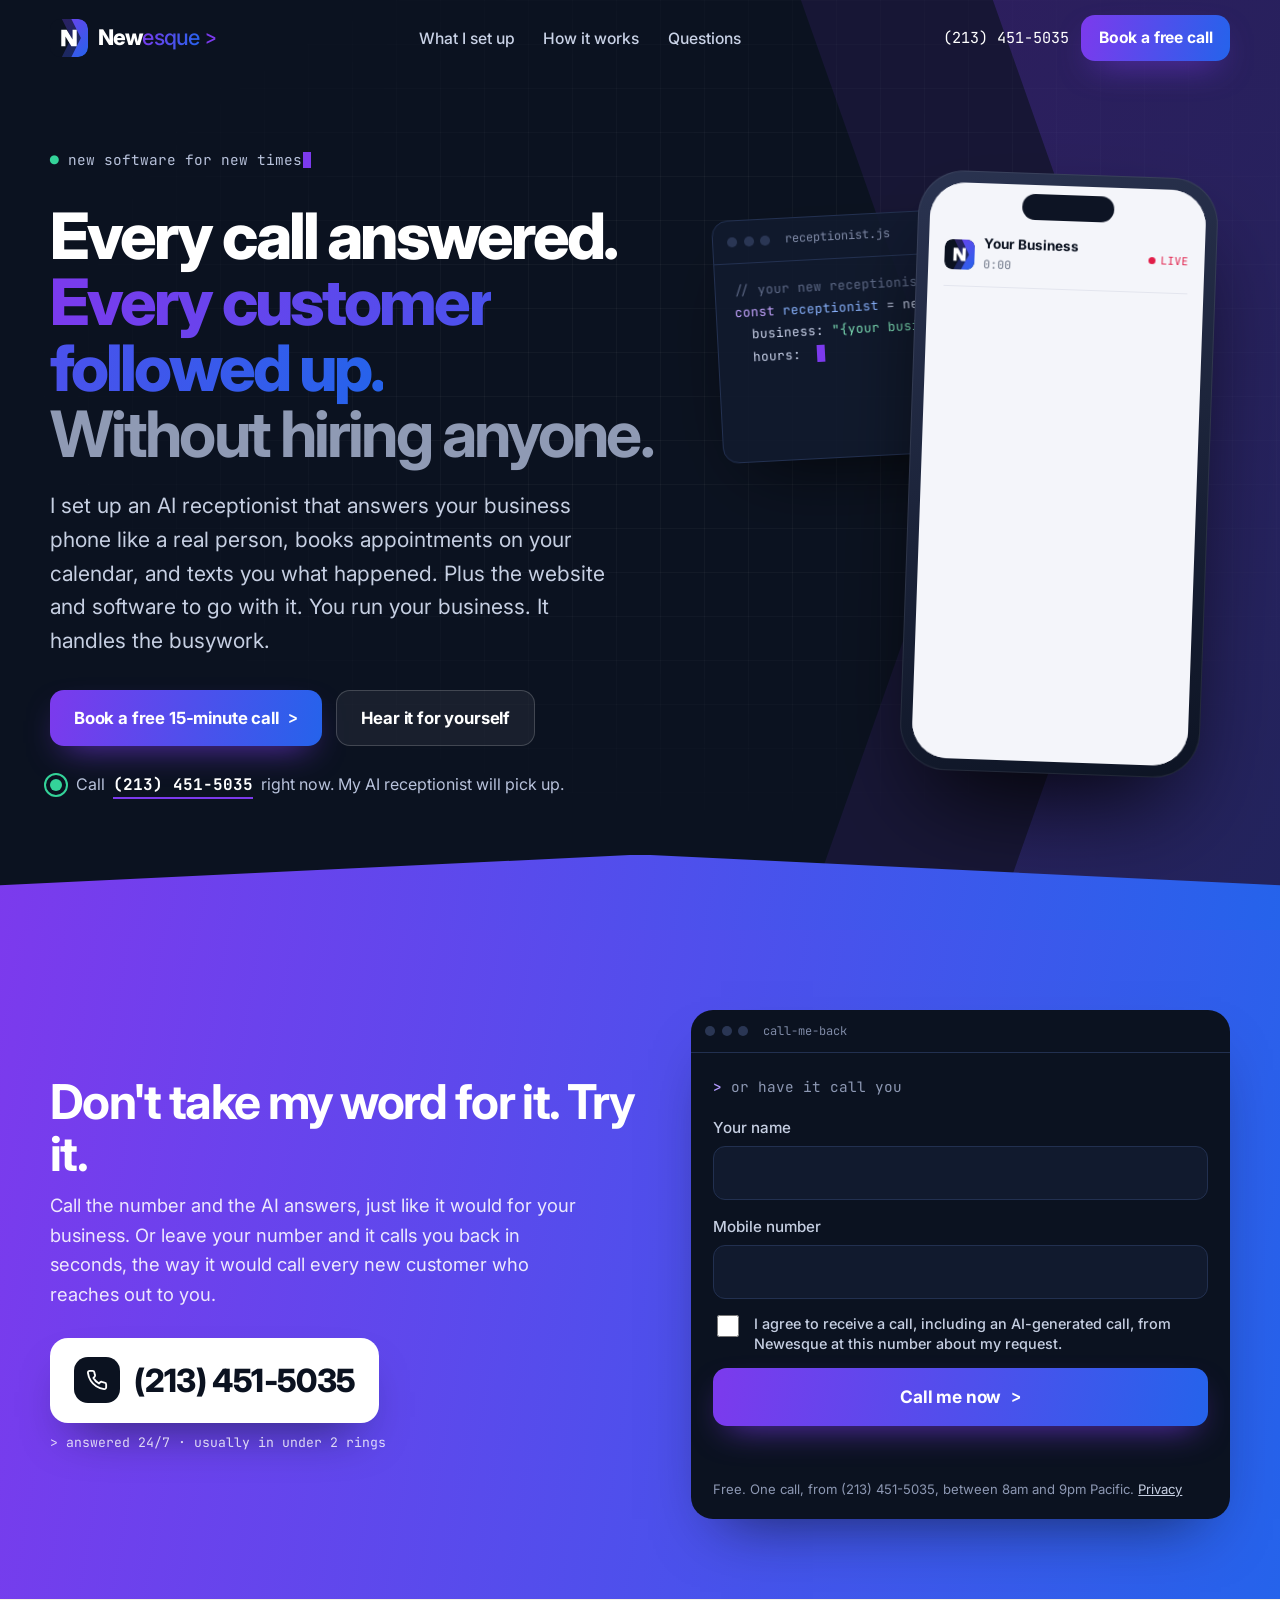
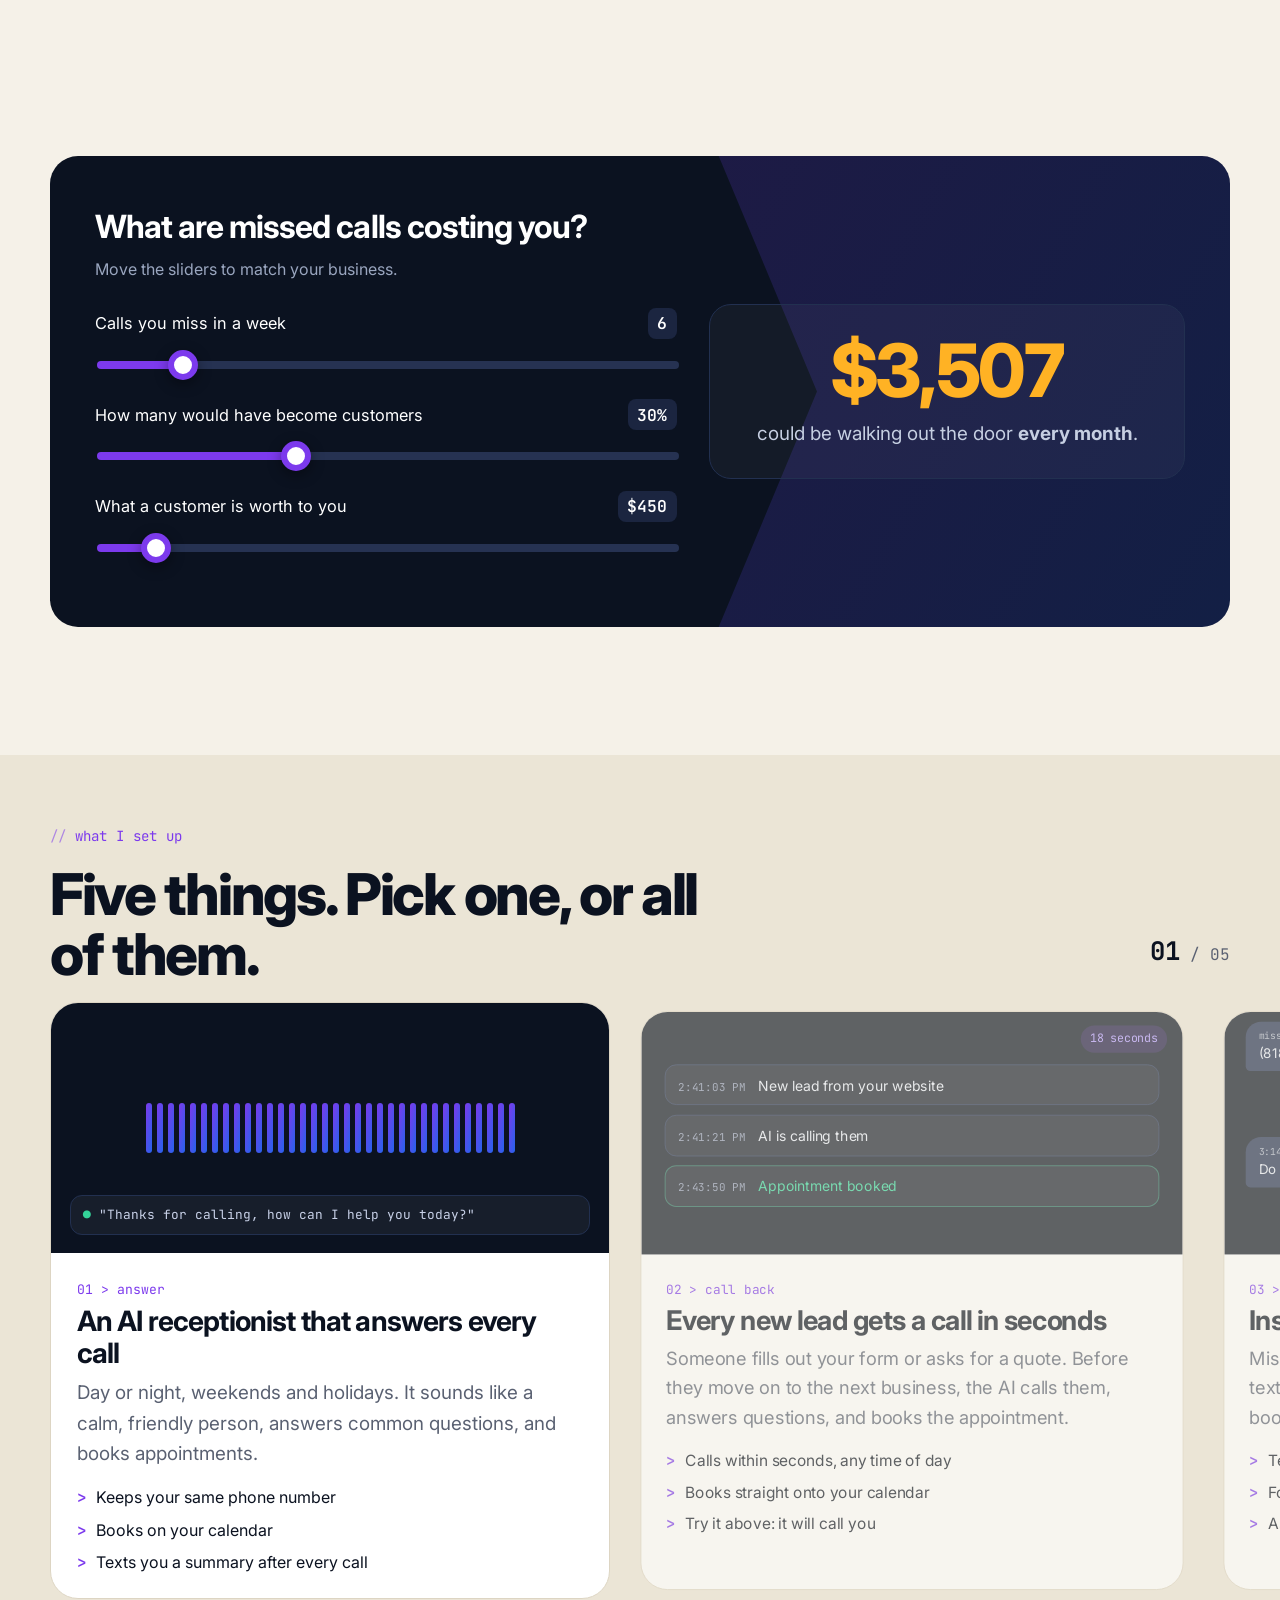
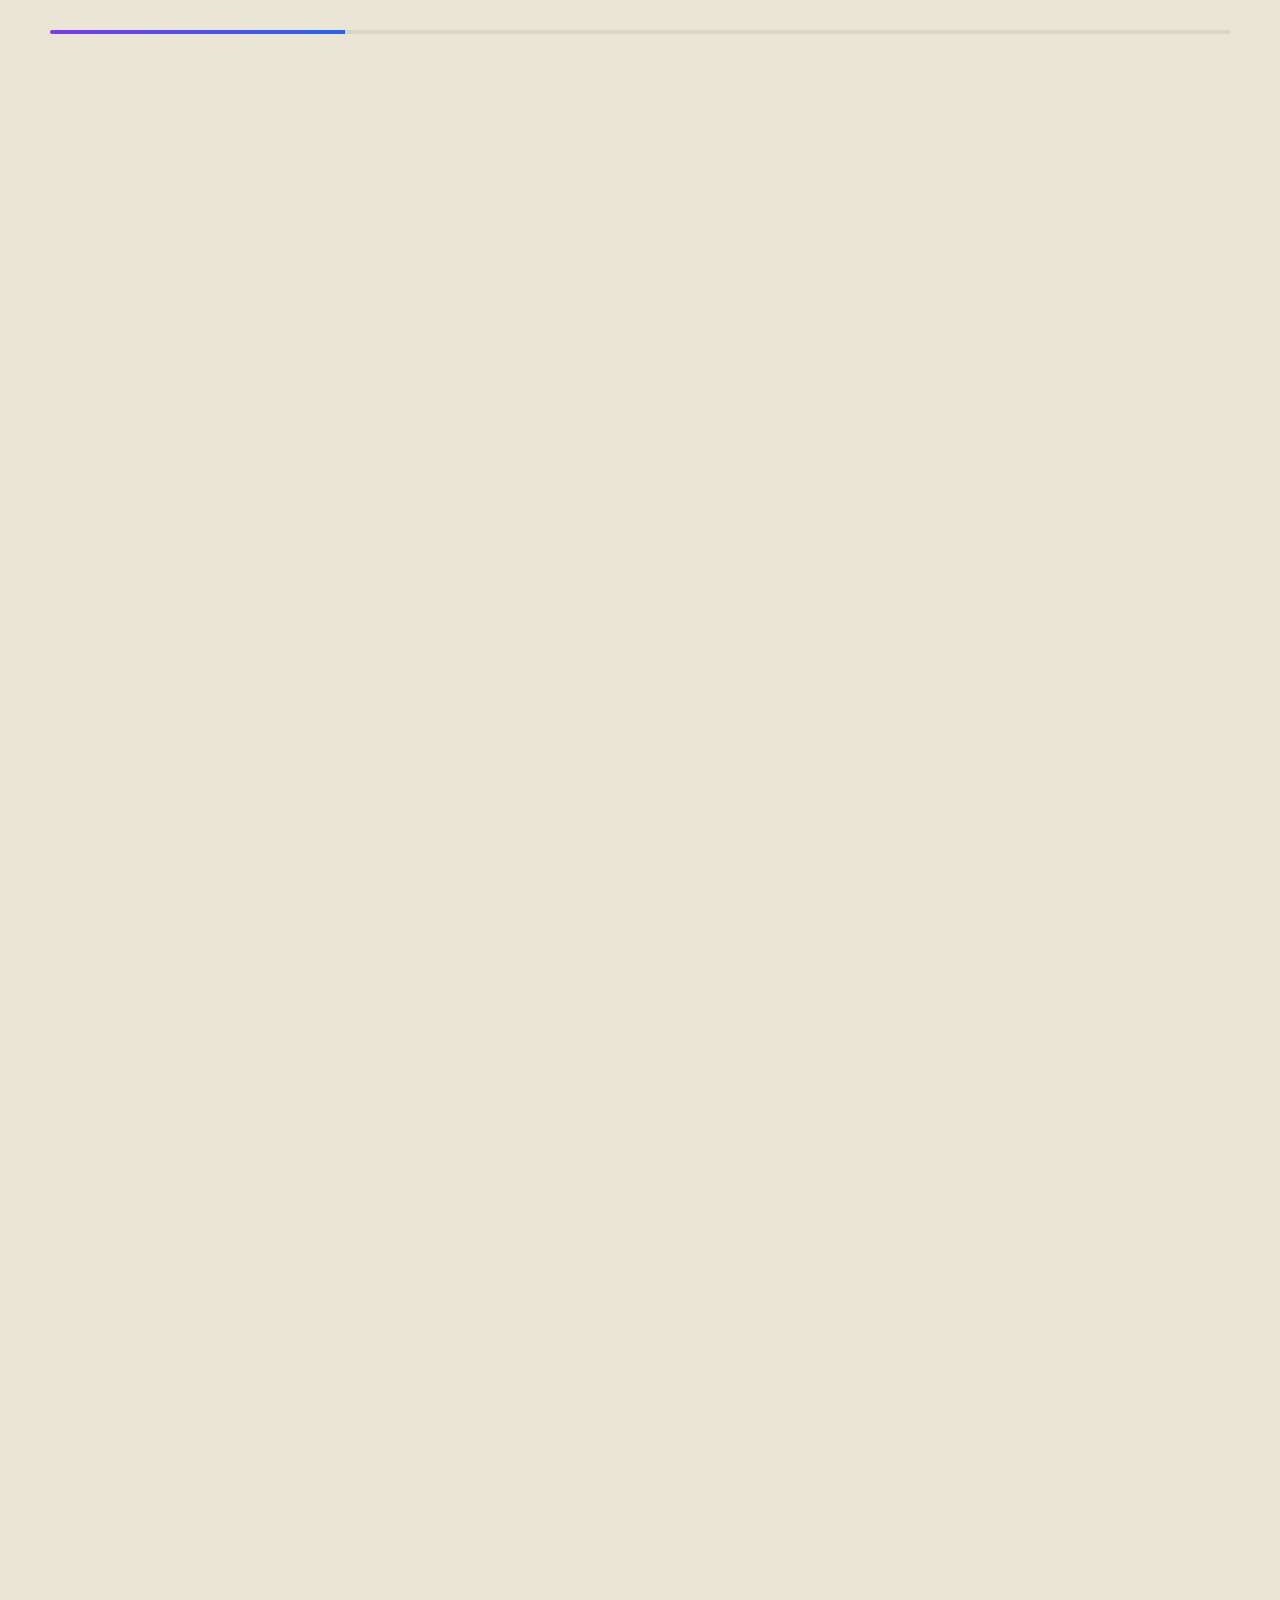
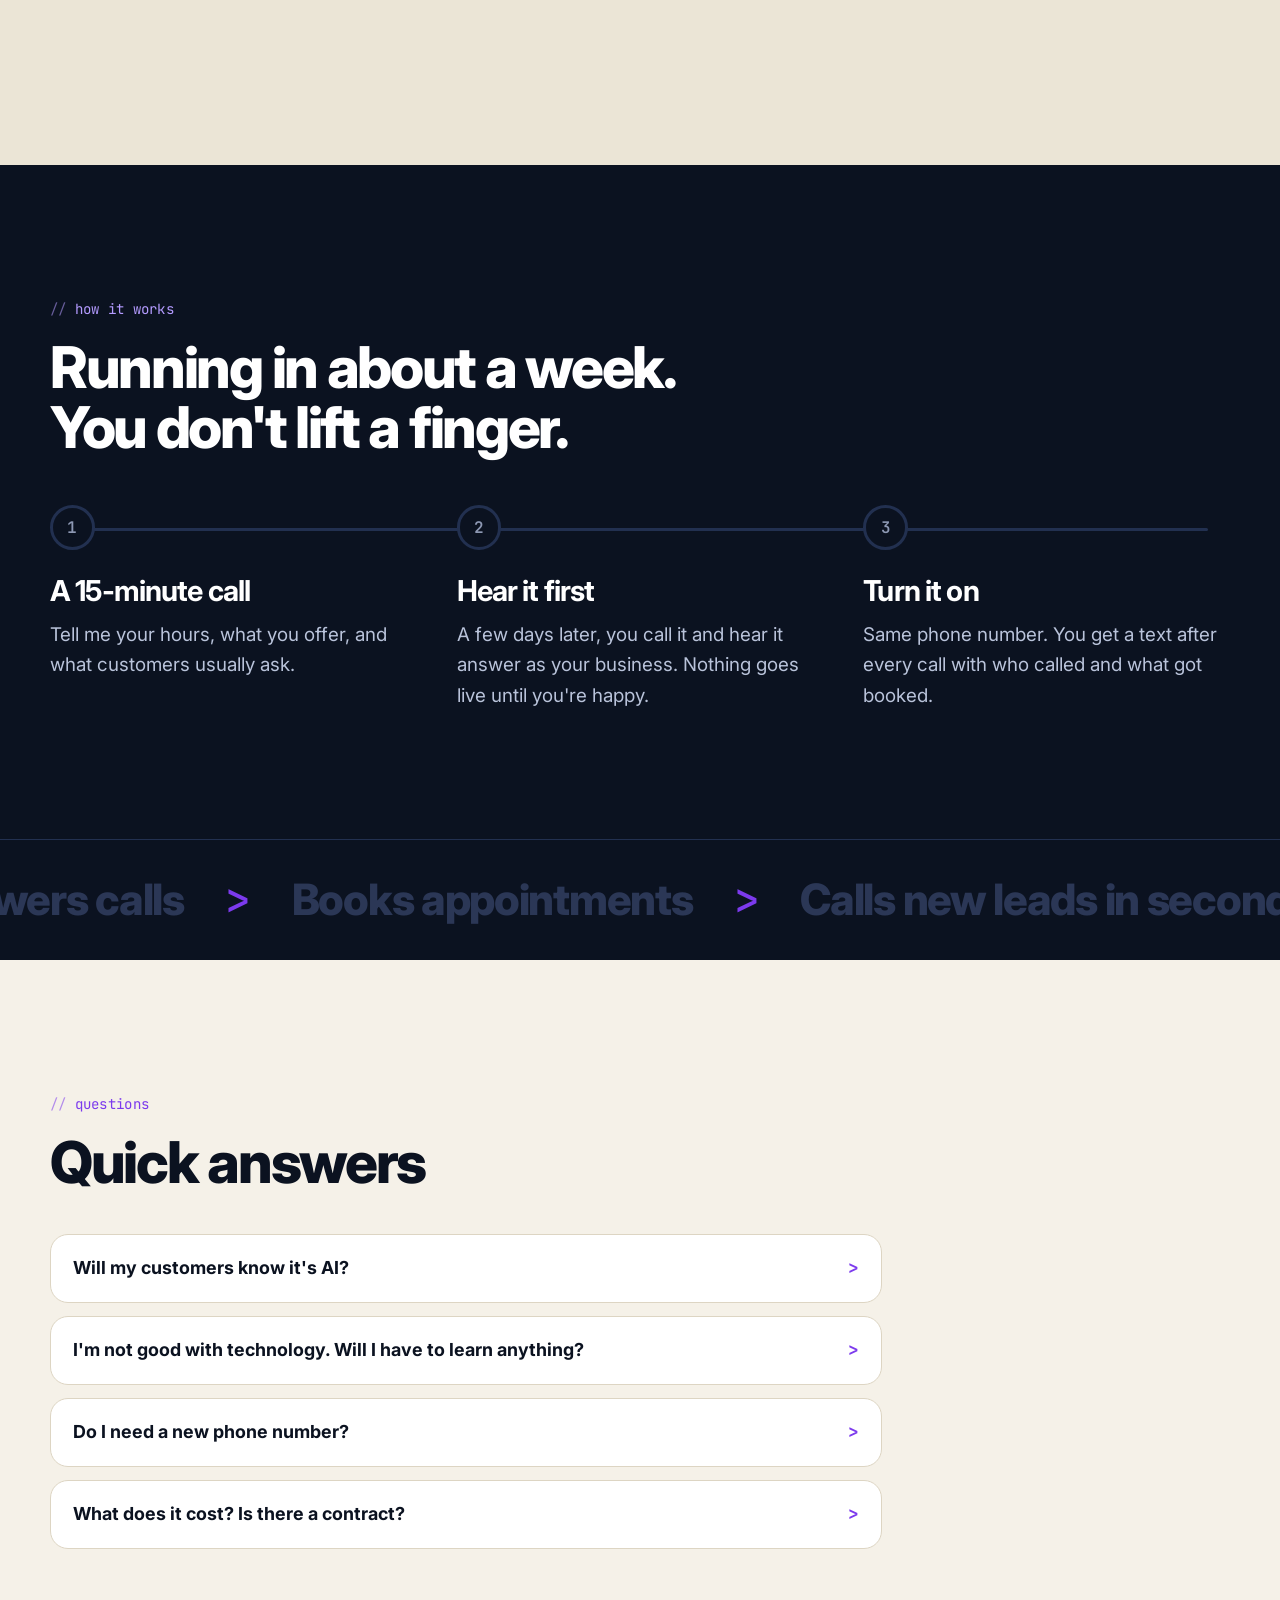
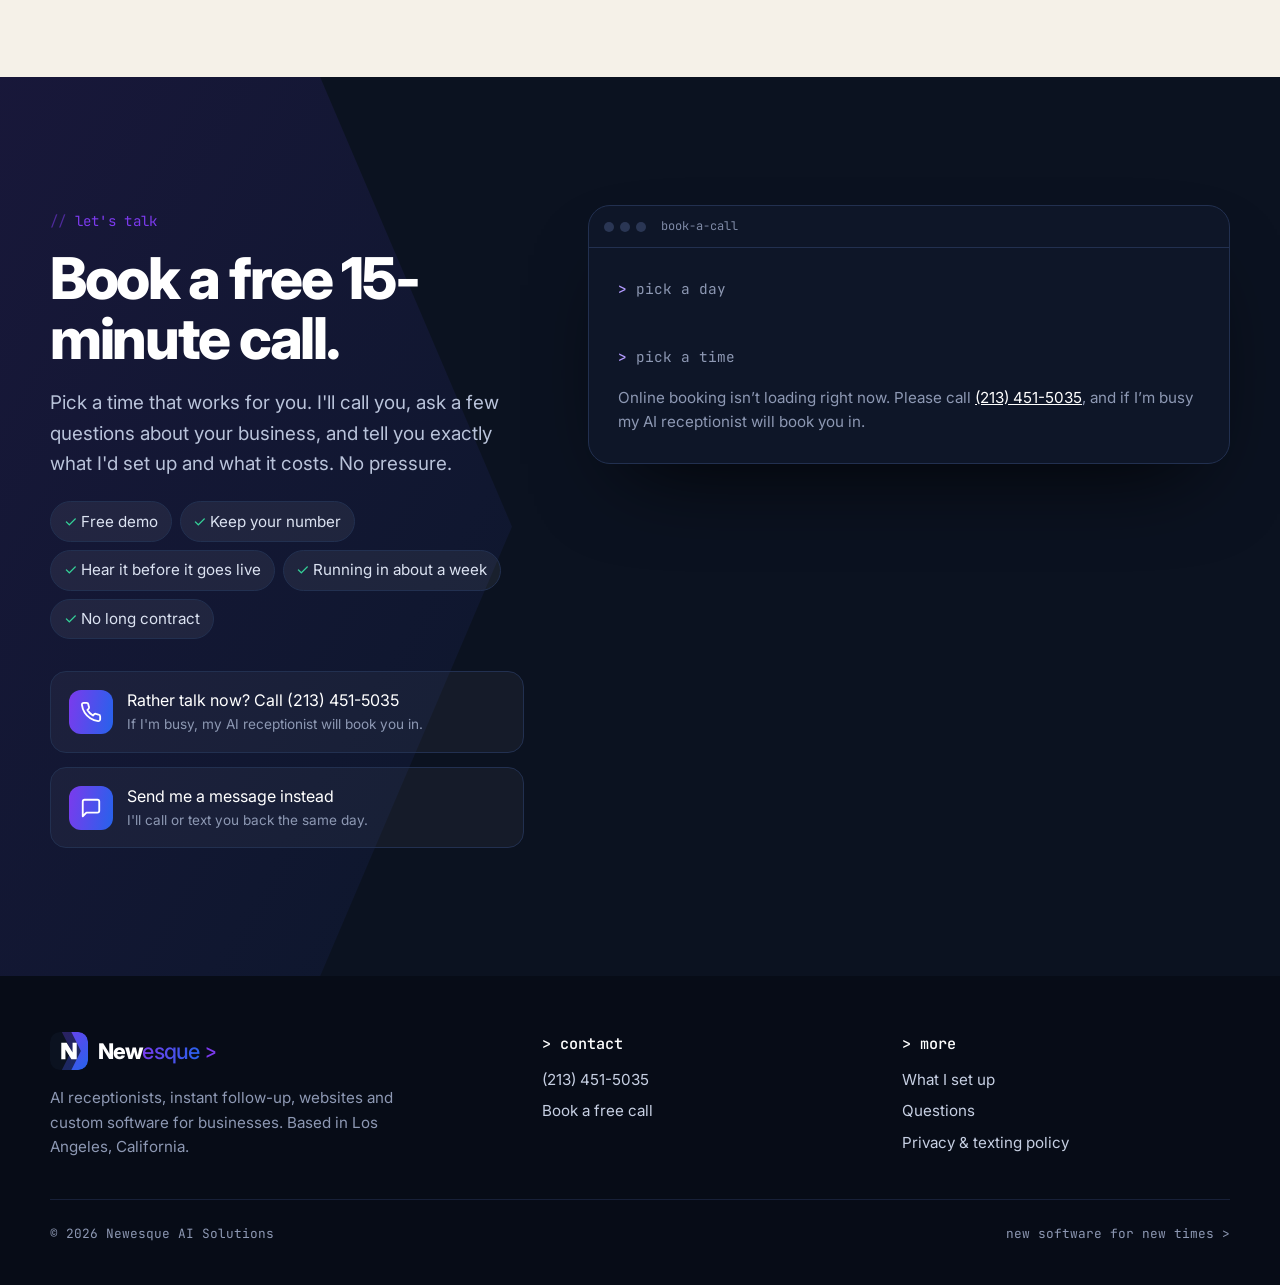
==== index.html @ f4b742c9 "Have it call you: AI calls visitors back in seconds; fifth service card Co-Authored-By: Claude Opus " ====
<!doctype html>
<html lang="en">
<head>
<meta charset="utf-8">
<meta name="viewport" content="width=device-width, initial-scale=1, viewport-fit=cover">
<title>Newesque — Every call answered, every customer followed up</title>
<meta name="description" content="Newesque sets up AI receptionists, instant follow-up texts, websites and custom software for businesses. Every call answered, every customer followed up. Call (213) 451-5035 to hear it.">
<meta name="theme-color" content="#0b1220">
<meta property="og:title" content="Newesque — Every call answered. Every customer followed up.">
<meta property="og:description" content="An AI receptionist that answers your business phone, books appointments on your calendar, and texts you a summary. Call (213) 451-5035 to hear it live.">
<meta property="og:image" content="https://shantk2006.github.io/newesque-site/assets/og.png">
<meta property="og:type" content="website">
<meta name="twitter:card" content="summary_large_image">
<link rel="icon" type="image/svg+xml" href="assets/logo/newesque-icon.svg">
<link rel="icon" type="image/png" sizes="32x32" href="assets/logo/favicon-32.png">
<link rel="apple-touch-icon" href="assets/logo/apple-touch-icon.png">
<link rel="preconnect" href="https://fonts.googleapis.com">
<link rel="preconnect" href="https://fonts.gstatic.com" crossorigin>
<link href="https://fonts.googleapis.com/css2?family=Inter:wght@400;500;600;700;800&family=JetBrains+Mono:wght@400;500;600&display=swap" rel="stylesheet">
<link rel="stylesheet" href="styles.css">
</head>
<body>
<div class="progress" aria-hidden="true"><i></i></div>

<header class="site-header" id="top">
  <nav class="nav wrap" aria-label="Main">
    <a class="brand" href="#top" aria-label="Newesque home">
      <img src="assets/logo/newesque-icon.svg" alt="" width="38" height="38">
      <span class="brand-name">New<span class="es grad-text">esque</span><span class="gt">&gt;</span></span>
    </a>
    <ul class="nav-links">
      <li><a href="#what">What I set up</a></li>
      <li><a href="#how">How it works</a></li>
      <li><a href="#faq">Questions</a></li>
    </ul>
    <div class="nav-cta">
      <a class="nav-phone" href="tel:+12134515035">(213) 451-5035</a>
      <a class="btn btn-primary" href="#book">Book a free call</a>
    </div>
  </nav>
</header>

<main>
<!-- ── Hero ──────────────────────────────────────────────────────────── -->
<section class="hero" aria-labelledby="hero-title">
  <div class="hero-bands" aria-hidden="true"><span></span><span></span></div>
  <div class="wrap hero-grid">
    <div>
      <p class="kicker"><b>●</b> <span class="typed" data-type="new software for new times"></span></p>
      <h1 id="hero-title">Every call answered.<br><span class="grad-text">Every customer followed up.</span><br><span class="soft">Without hiring anyone.</span></h1>
      <p class="lede">I set up an AI receptionist that answers your business phone like a real person, books appointments on your calendar, and texts you what happened. Plus the website and software to go with it. You run your business. It handles the busywork.</p>
      <div class="hero-ctas">
        <a class="btn btn-primary" href="#book">Book a free 15-minute call <span class="chev">&gt;</span></a>
        <a class="btn btn-ghost" href="#try">Hear it for yourself</a>
      </div>
      <p class="try-line"><span class="pulse-dot" aria-hidden="true"></span> Call <a href="tel:+12134515035">(213) 451-5035</a> right now. My AI receptionist will pick up.</p>
    </div>

    <div class="scene" aria-hidden="true">
      <div class="code-win">
        <div class="win-bar"><i></i><i></i><i></i><span>receptionist.js</span></div>
        <pre id="hero-code"></pre>
      </div>
      <div class="phone">
        <div class="screen">
          <div class="notch"></div>
          <div class="notif" id="notif"><img src="assets/logo/newesque-icon.svg" alt=""><div><b>New appointment</b><p>Daniel R. booked tomorrow at 10:30 AM. Confirmation sent.</p></div></div>
          <div class="st ring" data-st="ring">
            <div class="who">Incoming call</div>
            <div class="num">(626) 555-0148</div>
            <div class="avatar"><svg viewBox="0 0 24 24" width="40" height="40" fill="none" stroke="#c9d2e6" stroke-width="1.8" stroke-linecap="round"><circle cx="12" cy="8" r="4"/><path d="M4 21c1.5-4 4.5-6 8-6s6.5 2 8 6"/></svg></div>
            <div class="tag">&gt; answering for {your business}</div>
          </div>
          <div class="st talk off" data-st="talk">
            <div class="talk-head"><img src="assets/logo/newesque-icon.svg" alt=""><div><b>Your Business</b><small id="call-timer">0:00</small></div><span class="live">LIVE</span></div>
            <div class="bubbles" id="bubbles"></div>
          </div>
          <div class="st booked off" data-st="booked">
            <div class="ok-card">
              <div class="ok-badge"><svg viewBox="0 0 24 24" fill="none" stroke-width="3" stroke-linecap="round" stroke-linejoin="round"><path d="M5 12.5l4.5 4.5L19 7.5"/></svg></div>
              <h4>Appointment booked</h4>
              <p>Added to your calendar. Text confirmation sent to the customer.</p>
              <div class="ok-row"><span>Customer</span><span>Daniel R.</span></div>
              <div class="ok-row"><span>Reason</span><span>New customer</span></div>
              <div class="ok-row"><span>When</span><span>Tomorrow, 10:30 AM</span></div>
            </div>
          </div>
        </div>
      </div>
    </div>
  </div>
  <div class="edge paper-c" aria-hidden="true" style="background:linear-gradient(100deg,#7c3aed,#2563eb)"></div>
</section>

<!-- ── Try it: call it, or have it call you ──────────────────────────── -->
<section class="try" id="try" aria-labelledby="try-title">
  <div class="wrap">
    <div class="rv">
      <h2 id="try-title">Don't take my word for it. Try it.</h2>
      <p>Call the number and the AI answers, just like it would for your business. Or leave your number and it calls you back in seconds, the way it would call every new customer who reaches out to you.</p>
      <div class="call-big">
        <a class="call-num" href="tel:+12134515035"><span class="ph"><svg viewBox="0 0 24 24" fill="none" stroke="currentColor" stroke-width="2" stroke-linecap="round" stroke-linejoin="round"><path d="M22 16.9v3a2 2 0 0 1-2.2 2 19.8 19.8 0 0 1-8.6-3.1 19.5 19.5 0 0 1-6-6A19.8 19.8 0 0 1 2.1 4.2 2 2 0 0 1 4.1 2h3a2 2 0 0 1 2 1.7c.1.9.4 1.8.7 2.7a2 2 0 0 1-.5 2.1L8.1 9.8a16 16 0 0 0 6 6l1.3-1.3a2 2 0 0 1 2.1-.4c.9.3 1.8.6 2.7.7a2 2 0 0 1 1.8 2z"/></svg></span>(213) 451-5035</a>
        <small>&gt; answered 24/7 · usually in under 2 rings</small>
      </div>
    </div>

    <div class="callme rv right" style="--d:.15s">
      <div class="win-bar"><i></i><i></i><i></i><span>call-me-back</span></div>
      <form class="form callme-form" id="callme-form" novalidate>
        <p class="prompt"><b>&gt;</b> or have it call you</p>
        <label>Your name<input name="name" autocomplete="given-name" required></label>
        <label>Mobile number<input name="phone" type="tel" inputmode="tel" autocomplete="tel" required></label>
        <label class="check consent"><input type="checkbox" name="consent"> <span>I agree to receive a call, including an AI-generated call, from Newesque at this number about my request.</span></label>
        <div class="hp" aria-hidden="true"><label>Leave this empty<input name="company_website" tabindex="-1" autocomplete="off"></label></div>
        <button class="btn btn-primary" type="submit" id="callme-btn">Call me now <span class="chev">&gt;</span></button>
        <p class="form-msg" id="callme-msg" role="status"></p>
        <p class="fine">Free. One call, from (213) 451-5035, between 8am and 9pm Pacific. <a href="privacy.html">Privacy</a></p>
      </form>
      <div class="calling" id="calling" hidden aria-live="polite">
        <div class="ring-ico" aria-hidden="true"><svg viewBox="0 0 24 24" fill="none" stroke="currentColor" stroke-width="2" stroke-linecap="round" stroke-linejoin="round"><path d="M22 16.9v3a2 2 0 0 1-2.2 2 19.8 19.8 0 0 1-8.6-3.1 19.5 19.5 0 0 1-6-6A19.8 19.8 0 0 1 2.1 4.2 2 2 0 0 1 4.1 2h3a2 2 0 0 1 2 1.7c.1.9.4 1.8.7 2.7a2 2 0 0 1-.5 2.1L8.1 9.8a16 16 0 0 0 6 6l1.3-1.3a2 2 0 0 1 2.1-.4c.9.3 1.8.6 2.7.7a2 2 0 0 1 1.8 2z"/></svg></div>
        <h3 id="calling-title">Calling you now…</h3>
        <p id="calling-text">Pick up when (213) 451-5035 rings.</p>
        <div class="clock mono"><span id="calling-clock">0:00</span><small>since you pressed the button</small></div>
      </div>
    </div>
  </div>
</section>

<!-- ── Calculator ────────────────────────────────────────────────────── -->
<section class="sec paper" style="padding-top:clamp(3rem,6vw,5rem)" aria-labelledby="calc-title">
  <div class="wrap">
    <div class="calc rv zoom" id="calc">
      <div>
        <h3 id="calc-title">What are missed calls costing you?</h3>
        <p class="sub">Move the sliders to match your business.</p>
        <div class="field"><div class="field-top"><label for="c-calls">Calls you miss in a week</label><output id="o-calls">6</output></div><input id="c-calls" type="range" min="1" max="40" value="6"></div>
        <div class="field"><div class="field-top"><label for="c-rate">How many would have become customers</label><output id="o-rate">30%</output></div><input id="c-rate" type="range" min="5" max="80" step="5" value="30"></div>
        <div class="field"><div class="field-top"><label for="c-job">What a customer is worth to you</label><output id="o-job">$450</output></div><input id="c-job" type="range" min="50" max="5000" step="50" value="450"></div>
      </div>
      <div class="result" aria-live="polite">
        <div class="big" id="o-total">$3,510</div>
        <p>could be walking out the door <b>every month</b>.</p>
      </div>
    </div>
  </div>
</section>

<!-- ── What I set up: slides sideways as you scroll ─────────────────── -->
<section class="hs" id="what" aria-labelledby="what-title">
  <div class="hs-pin">
    <div class="wrap hs-head">
      <div>
        <span class="label">what I set up</span>
        <h2 class="h2" id="what-title">Five things. Pick one, or all of them.</h2>
      </div>
      <div class="hs-count mono" aria-hidden="true"><b id="hs-n">01</b> / 05</div>
    </div>
    <div class="hs-track" id="hs-track">
      <article class="svc">
        <div class="svc-vis"><div class="v-wave" id="wave"></div><div class="v-cap"><b>●</b> "Thanks for calling, how can I help you today?"</div></div>
        <div class="svc-body">
          <span class="svc-num">01 &gt; answer</span>
          <h3>An AI receptionist that answers every call</h3>
          <p>Day or night, weekends and holidays. It sounds like a calm, friendly person, answers common questions, and books appointments.</p>
          <ul><li>Keeps your same phone number</li><li>Books on your calendar</li><li>Texts you a summary after every call</li></ul>
        </div>
      </article>
      <article class="svc">
        <div class="svc-vis"><div class="v-lead">
          <div class="lr"><span class="t">2:41:03 PM</span><span class="d">New lead from your website</span></div>
          <div class="lr"><span class="t">2:41:21 PM</span><span class="d">AI is calling them</span></div>
          <div class="lr ok"><span class="t">2:43:50 PM</span><span class="d">Appointment booked</span></div>
          <div class="lead-clock mono">18 seconds</div>
        </div></div>
        <div class="svc-body">
          <span class="svc-num">02 &gt; call back</span>
          <h3>Every new lead gets a call in seconds</h3>
          <p>Someone fills out your form or asks for a quote. Before they move on to the next business, the AI calls them, answers questions, and books the appointment.</p>
          <ul><li>Calls within seconds, any time of day</li><li>Books straight onto your calendar</li><li>Try it above: it will call you</li></ul>
        </div>
      </article>
      <article class="svc">
        <div class="svc-vis"><div class="v-sms">
          <div class="sms in-msg"><span class="t">missed call · 3:12 PM</span>(818) 555-0172 called while you were busy</div>
          <div class="sms out"><span class="t">auto-text · 3:12 PM</span>Hi! Sorry we missed your call. How can we help?</div>
          <div class="sms in-msg"><span class="t">3:14 PM</span>Do you have anything open on Friday?</div>
          <div class="sms out"><span class="t">3:14 PM</span>Yes! 9:00 AM or 1:00 PM. Which works best?</div>
        </div></div>
        <div class="svc-body">
          <span class="svc-num">03 &gt; follow up</span>
          <h3>Instant texts so no customer goes cold</h3>
          <p>Missed a call or got a website inquiry? They get a friendly text within a minute, then gentle follow-ups until they book.</p>
          <ul><li>Texts back missed calls in seconds</li><li>Follows up on quotes and questions</li><li>Asks happy customers for reviews</li></ul>
        </div>
      </article>
      <article class="svc">
        <div class="svc-vis"><div class="v-build">
<pre>&lt;header&gt;
  &lt;nav /&gt;
<span class="hl">  &lt;h1&gt;Your Business&lt;/h1&gt;</span>
  &lt;p&gt;Open 7 days&lt;/p&gt;
  &lt;Button&gt;Book now&lt;/Button&gt;
&lt;/header&gt;
&lt;Reviews stars={5} /&gt;</pre>
          <div class="mini-site"><div class="ms nav"></div><div class="ms h"></div><div class="ms p"></div><div class="ms p2"></div><div class="ms btn-m"></div><div class="ms img"></div></div>
        </div></div>
        <div class="svc-body">
          <span class="svc-num">04 &gt; get found</span>
          <h3>A website that brings in customers</h3>
          <p>Fast and clean, built to get people calling and booking, with your services, your reviews, and a big "call now" button.</p>
          <ul><li>Looks great on phones</li><li>Shows up on Google in your area</li><li>Bookings go straight to your calendar</li></ul>
        </div>
      </article>
      <article class="svc">
        <div class="svc-vis"><div class="v-flow" id="flow">
          <svg viewBox="0 0 400 250" preserveAspectRatio="none" aria-hidden="true">
            <path class="wire" id="w1" d="M70 60 C 140 60, 150 125, 200 125"/>
            <path class="wire" id="w2" d="M70 190 C 140 190, 150 125, 200 125"/>
            <path class="wire" id="w3" d="M200 125 C 250 125, 260 60, 330 60"/>
            <path class="wire" id="w4" d="M200 125 C 250 125, 260 190, 330 190"/>
            <circle class="pkt" r="5"><animateMotion dur="2.6s" repeatCount="indefinite"><mpath href="#w1"/></animateMotion></circle>
            <circle class="pkt" r="5"><animateMotion dur="2.6s" begin="1.3s" repeatCount="indefinite"><mpath href="#w2"/></animateMotion></circle>
            <circle class="pkt" r="5"><animateMotion dur="2.6s" begin=".6s" repeatCount="indefinite"><mpath href="#w3"/></animateMotion></circle>
            <circle class="pkt" r="5"><animateMotion dur="2.6s" begin="1.9s" repeatCount="indefinite"><mpath href="#w4"/></animateMotion></circle>
          </svg>
          <span class="node" style="left:17.5%;top:24%">Quotes</span>
          <span class="node" style="left:17.5%;top:76%">Spreadsheet</span>
          <span class="node hub" style="left:50%;top:50%">your system</span>
          <span class="node" style="left:82.5%;top:24%">Invoices</span>
          <span class="node" style="left:82.5%;top:76%">Schedule</span>
        </div></div>
        <div class="svc-body">
          <span class="svc-num">05 &gt; automate</span>
          <h3>Custom software for the busywork</h3>
          <p>If you do the same thing by hand every day, I can probably make it happen on its own. Quotes, scheduling, invoices and spreadsheets, all talking to each other.</p>
          <ul><li>Built around how you already work</li><li>Connects the tools you already use</li><li>Saves hours every week</li></ul>
        </div>
      </article>
    </div>
    <div class="wrap"><div class="hs-bar" aria-hidden="true"><i id="hs-bar"></i></div></div>
  </div>
</section>

<!-- ── How it works: three steps, drawn in as you scroll ─────────────── -->
<section class="sec dark" id="how" aria-labelledby="how-title">
  <div class="wrap">
    <span class="label rv">how it works</span>
    <h2 class="h2 rv" id="how-title">Running in about a week. You don't lift a finger.</h2>
    <div class="steps3" id="steps3">
      <div class="steps3-line" aria-hidden="true"><i id="steps3-fill"></i></div>
      <div class="s3"><span class="s3-dot">1</span><h3>A 15-minute call</h3><p>Tell me your hours, what you offer, and what customers usually ask.</p></div>
      <div class="s3"><span class="s3-dot">2</span><h3>Hear it first</h3><p>A few days later, you call it and hear it answer as your business. Nothing goes live until you're happy.</p></div>
      <div class="s3"><span class="s3-dot">3</span><h3>Turn it on</h3><p>Same phone number. You get a text after every call with who called and what got booked.</p></div>
    </div>
  </div>
</section>

<!-- ── Scroll-speed marquee ──────────────────────────────────────────── -->
<div class="vmarquee" aria-hidden="true"><div class="vm-track" id="vm"><span>Answers calls</span><span>Books appointments</span><span>Calls new leads in seconds</span><span>Texts back missed calls</span><span>Follows up</span><span>Builds websites</span><span>Automates busywork</span><span>Answers calls</span><span>Books appointments</span><span>Calls new leads in seconds</span><span>Texts back missed calls</span><span>Follows up</span><span>Builds websites</span><span>Automates busywork</span></div></div>

<!-- ── FAQ ───────────────────────────────────────────────────────────── -->
<section class="sec paper" id="faq" aria-labelledby="faq-title">
  <div class="wrap">
    <span class="label rv">questions</span>
    <h2 class="h2 rv" id="faq-title">Quick answers</h2>
    <div class="faq">
      <details class="rv"><summary>Will my customers know it's AI?</summary><p>That's up to you. It can introduce itself as your AI assistant, or simply answer as your front desk. Either way it sounds calm and natural. Call (213) 451-5035 and judge for yourself.</p></details>
      <details class="rv"><summary>I'm not good with technology. Will I have to learn anything?</summary><p>No. I set everything up and look after it. You get a text after each call. If you can read a text message, you're all set.</p></details>
      <details class="rv"><summary>Do I need a new phone number?</summary><p>No. You keep your number. Calls you don't answer go to the receptionist instead of voicemail.</p></details>
      <details class="rv"><summary>What does it cost? Is there a contract?</summary><p>The demo is free. I'll set one up that answers as your business so you can hear it first. If you want to keep it, you'll get a clear price before you commit to anything. No long-term contract.</p></details>
    </div>
  </div>
</section>

<!-- ── Book ──────────────────────────────────────────────────────────── -->
<section class="sec book" id="book" aria-labelledby="book-title">
  <div class="wrap book-grid">
    <div class="book-side">
      <span class="label rv">let's talk</span>
      <h2 class="h2 rv" id="book-title">Book a free 15-minute call.</h2>
      <p class="rv">Pick a time that works for you. I'll call you, ask a few questions about your business, and tell you exactly what I'd set up and what it costs. No pressure.</p>
      <ul class="promise-chips rv"><li>Free demo</li><li>Keep your number</li><li>Hear it before it goes live</li><li>Running in about a week</li><li>No long contract</li></ul>
      <div class="alt">
        <a class="rv" href="tel:+12134515035"><span class="ai"><svg viewBox="0 0 24 24" fill="none" stroke-width="2" stroke-linecap="round" stroke-linejoin="round"><path d="M22 16.9v3a2 2 0 0 1-2.2 2 19.8 19.8 0 0 1-8.6-3.1 19.5 19.5 0 0 1-6-6A19.8 19.8 0 0 1 2.1 4.2 2 2 0 0 1 4.1 2h3a2 2 0 0 1 2 1.7c.1.9.4 1.8.7 2.7a2 2 0 0 1-.5 2.1L8.1 9.8a16 16 0 0 0 6 6l1.3-1.3a2 2 0 0 1 2.1-.4c.9.3 1.8.6 2.7.7a2 2 0 0 1 1.8 2z"/></svg></span><span>Rather talk now? Call (213) 451-5035<small>If I'm busy, my AI receptionist will book you in.</small></span></a>
        <button class="rv" type="button" id="show-msg"><span class="ai"><svg viewBox="0 0 24 24" fill="none" stroke-width="2" stroke-linecap="round" stroke-linejoin="round"><path d="M21 15a2 2 0 0 1-2 2H7l-4 4V5a2 2 0 0 1 2-2h14a2 2 0 0 1 2 2z"/></svg></span><span>Send me a message instead<small>I'll call or text you back the same day.</small></span></button>
      </div>
    </div>

    <div class="term rv right">
      <div class="win-bar"><i></i><i></i><i></i><span id="term-title">book-a-call</span></div>
      <div class="term-body" id="term-body">
        <div id="flow-book">
          <p class="prompt"><b>&gt;</b> pick a day</p>
          <div class="days" id="days" role="group" aria-label="Day"></div>
          <p class="prompt" style="margin-top:1.4rem"><b>&gt;</b> pick a time <span id="tz-note"></span></p>
          <div class="times" id="times" role="group" aria-label="Time"><p class="slots-msg">Loading open times…</p></div>
          <form class="form" id="book-form" novalidate hidden>
            <p class="prompt" style="margin:.4rem 0 0"><b>&gt;</b> about you</p>
            <div class="row2">
              <label>Your name<input name="name" autocomplete="name" required></label>
              <label>Business name<input name="business" autocomplete="organization"></label>
            </div>
            <div class="row2">
              <label>Phone number<input name="phone" type="tel" inputmode="tel" autocomplete="tel" required></label>
              <label>Email (optional)<input name="email" type="email" autocomplete="email"></label>
            </div>
            <div><span style="display:block;color:#c6cfe2;font-size:.95rem;margin-bottom:.45rem">What would help most? <span style="color:#8d98b3">(tap any)</span></span>
              <div class="chips" id="topics">
                <button type="button" class="chip" aria-pressed="false">Answering calls</button>
                <button type="button" class="chip" aria-pressed="false">Calling new leads</button>
                <button type="button" class="chip" aria-pressed="false">Following up</button>
                <button type="button" class="chip" aria-pressed="false">A website</button>
                <button type="button" class="chip" aria-pressed="false">Something custom</button>
              </div>
            </div>
            <label class="check"><input type="checkbox" name="okToText" checked> Text me a confirmation and a reminder</label>
            <div class="hp" aria-hidden="true"><label>Leave this empty<input name="company_website" tabindex="-1" autocomplete="off"></label></div>
            <button class="btn btn-primary" type="submit" id="book-btn">Book my call <span class="chev">&gt;</span></button>
            <p class="form-msg" id="book-msg" role="status"></p>
          </form>
        </div>
        <form class="form" id="msg-form" novalidate hidden>
          <p class="prompt" style="margin:0"><b>&gt;</b> send a message</p>
          <div class="row2">
            <label>Your name<input name="name" autocomplete="name" required></label>
            <label>Business name<input name="business" autocomplete="organization"></label>
          </div>
          <div class="row2">
            <label>Phone number<input name="phone" type="tel" inputmode="tel" autocomplete="tel" required></label>
            <label>Email (optional)<input name="email" type="email" autocomplete="email"></label>
          </div>
          <label>How can I help?<textarea name="message" placeholder="e.g. I miss a lot of calls when I'm busy"></textarea></label>
          <div class="hp" aria-hidden="true"><label>Leave this empty<input name="company_website" tabindex="-1" autocomplete="off"></label></div>
          <button class="btn btn-primary" type="submit">Send message <span class="chev">&gt;</span></button>
          <button class="btn btn-ghost" type="button" id="back-to-book">Back to booking</button>
          <p class="form-msg" id="msg-msg" role="status"></p>
        </form>
        <div class="done-screen" id="done" hidden>
          <div class="ok-badge" style="background:rgba(52,211,153,.14)"><svg viewBox="0 0 24 24" fill="none" stroke-width="3" stroke-linecap="round" stroke-linejoin="round"><path d="M5 12.5l4.5 4.5L19 7.5"/></svg></div>
          <h3 id="done-title">You're booked.</h3>
          <p id="done-text">I'll call you then.</p>
          <pre id="done-log"></pre>
        </div>
      </div>
    </div>
  </div>
</section>
</main>

<footer class="foot">
  <div class="wrap">
    <div class="foot-grid">
      <div>
        <a class="brand" href="#top" style="color:#fff"><img src="assets/logo/newesque-icon.svg" alt="" width="38" height="38"><span class="brand-name">New<span class="es grad-text">esque</span><span class="gt">&gt;</span></span></a>
        <p style="margin:1rem 0 0;max-width:24rem">AI receptionists, instant follow-up, websites and custom software for businesses. Based in Los Angeles, California.</p>
      </div>
      <div><h4>&gt; contact</h4><ul><li><a href="tel:+12134515035">(213) 451-5035</a></li><li><a href="#book">Book a free call</a></li></ul></div>
      <div><h4>&gt; more</h4><ul><li><a href="#what">What I set up</a></li><li><a href="#faq">Questions</a></li><li><a href="privacy.html">Privacy &amp; texting policy</a></li></ul></div>
    </div>
    <div class="foot-bottom"><span>© <span id="yr"></span> Newesque AI Solutions</span><span>new software for new times &gt;</span></div>
  </div>
</footer>

<div class="mobile-bar" id="mobile-bar">
  <a class="btn btn-dark" href="tel:+12134515035">Call now</a>
  <a class="btn btn-primary" href="#book">Book a call</a>
</div>

<script src="main.js" defer></script>
</body>
</html>
---- styles.css ----
/* ─────────────────────────────────────────────────────────────────────────
   Newesque — site styles
   Palette: ink (dark), paper (warm off-white), violet → blue (brand),
   amber (missed / waiting), mint (done / booked).
   ───────────────────────────────────────────────────────────────────────── */
:root {
  --ink: #0b1220;
  --ink-2: #111a2e;
  --ink-3: #1b2540;
  --line-dark: #223050;
  --paper: #f5f1e8;
  --paper-2: #ebe5d6;
  --line-paper: #ddd5c3;
  --text: #0b1220;
  --muted: #5a6172;
  --muted-dark: #9aa6bf;
  --violet: #7c3aed;
  --blue: #2563eb;
  --amber: #ffb224;
  --mint: #34d399;
  --grad: linear-gradient(100deg, var(--violet), var(--blue));
  --mono: "JetBrains Mono", ui-monospace, Menlo, monospace;
  --sans: Inter, -apple-system, "Segoe UI", Roboto, Arial, sans-serif;
  --r: 22px;
  --wrap: min(1180px, 100% - 2.5rem);
  --ease: cubic-bezier(.16, 1, .3, 1);
}

* { box-sizing: border-box; }
html { scroll-behavior: smooth; -webkit-text-size-adjust: 100%; }
body {
  margin: 0;
  font-family: var(--sans);
  font-size: clamp(1.06rem, .98rem + .3vw, 1.18rem);
  line-height: 1.6;
  color: var(--text);
  background: var(--paper);
  -webkit-font-smoothing: antialiased;
  text-rendering: optimizeLegibility;
  overflow-x: hidden;
}
img { max-width: 100%; display: block; }
a { color: inherit; }
button { font: inherit; }
:focus-visible { outline: 3px solid var(--violet); outline-offset: 3px; border-radius: 6px; }
.wrap { width: var(--wrap); margin-inline: auto; }
.sr-only { position: absolute; width: 1px; height: 1px; overflow: hidden; clip: rect(0 0 0 0); white-space: nowrap; }
.mono { font-family: var(--mono); }
.grad-text { background: var(--grad); -webkit-background-clip: text; background-clip: text; color: transparent; }

/* ── Scroll progress: a ">" that rides along the top ─────────────────── */
.progress { position: fixed; inset: 0 0 auto 0; height: 3px; z-index: 60; pointer-events: none; }
.progress i { display: block; height: 100%; width: 100%; background: var(--grad); transform-origin: 0 50%; transform: scaleX(0); }

/* ── Buttons ─────────────────────────────────────────────────────────── */
.btn {
  display: inline-flex; align-items: center; justify-content: center; gap: .6rem;
  min-height: 56px; padding: 0 1.5rem; border-radius: 14px; border: 0; cursor: pointer;
  font-weight: 700; font-size: 1.05rem; text-decoration: none; letter-spacing: -.01em;
  transition: transform .25s var(--ease), box-shadow .25s var(--ease), background .25s;
}
.btn:hover { transform: translateY(-2px); }
.btn:active { transform: translateY(0); }
.btn-primary { background: var(--grad); color: #fff; box-shadow: 0 14px 34px -14px rgba(124, 58, 237, .8); }
.btn-primary:hover { box-shadow: 0 18px 40px -14px rgba(124, 58, 237, .95); }
.btn-ghost { background: rgba(255, 255, 255, .06); color: #fff; border: 1px solid rgba(255, 255, 255, .18); }
.btn-ghost:hover { background: rgba(255, 255, 255, .12); }
.btn-dark { background: var(--ink); color: #fff; }
.btn .chev { font-family: var(--mono); transition: transform .25s var(--ease); }
.btn:hover .chev { transform: translateX(4px); }

/* ── Header ──────────────────────────────────────────────────────────── */
.site-header {
  position: fixed; inset: 0 0 auto 0; z-index: 50;
  transition: background .3s, backdrop-filter .3s, border-color .3s, transform .35s var(--ease);
  border-bottom: 1px solid transparent;
}
.site-header.scrolled { background: rgba(11, 18, 32, .82); backdrop-filter: blur(14px); -webkit-backdrop-filter: blur(14px); border-color: rgba(255,255,255,.07); }
.site-header.hide { transform: translateY(-100%); }
.nav { display: flex; align-items: center; justify-content: space-between; gap: 1rem; height: 76px; }
.brand { display: flex; align-items: center; gap: .65rem; text-decoration: none; color: #fff; }
.brand img { width: 38px; height: 38px; border-radius: 10px; }
.brand-name { font-size: 1.35rem; font-weight: 800; letter-spacing: -.045em; line-height: 1; }
.brand-name .es { font-weight: 500; letter-spacing: -.035em; }
.brand-name .gt { font-family: var(--mono); font-weight: 500; color: var(--violet); margin-left: .28em; font-size: .92em; }
.nav-links { display: none; gap: 1.8rem; list-style: none; margin: 0; padding: 0; }
.nav-links a { color: #c9d2e6; text-decoration: none; font-size: .98rem; font-weight: 500; }
.nav-links a:hover { color: #fff; }
.nav-cta { display: flex; align-items: center; gap: .75rem; }
.nav-phone { display: none; color: #fff; text-decoration: none; font-family: var(--mono); font-size: .95rem; }
.nav .btn { min-height: 46px; padding: 0 1.1rem; font-size: .98rem; }
@media (min-width: 980px) { .nav-links { display: flex; } .nav-phone { display: inline; } }

/* ── Hero ────────────────────────────────────────────────────────────── */
.hero {
  position: relative; background: var(--ink); color: #fff; overflow: hidden;
  padding: calc(76px + clamp(2rem, 4.5vw, 3.6rem)) 0 clamp(5rem, 9vw, 8rem);
}
.hero::before { /* faint grid like an editor background */
  content: ""; position: absolute; inset: 0;
  background-image: linear-gradient(rgba(255,255,255,.035) 1px, transparent 1px), linear-gradient(90deg, rgba(255,255,255,.035) 1px, transparent 1px);
  background-size: 44px 44px;
  mask-image: radial-gradient(ellipse 80% 70% at 60% 40%, #000 30%, transparent 75%);
}
.hero-bands { position: absolute; inset: 0; pointer-events: none; }
.hero-bands span {
  position: absolute; top: -10%; bottom: -10%; right: -30%; width: 70%;
  clip-path: polygon(0 0, 100% 0, 100% 100%, 0 100%, 22% 50%);
  transform: translateX(var(--x, 30%)); transition: transform 1.6s var(--ease);
}
.hero-bands span:nth-child(1) { background: rgba(124, 58, 237, .10); --x: 40%; }
.hero-bands span:nth-child(2) { background: linear-gradient(120deg, rgba(124, 58, 237, .22), rgba(37, 99, 235, .22)); right: -45%; --x: 50%; }
.hero.in .hero-bands span:nth-child(1) { --x: 0%; }
.hero.in .hero-bands span:nth-child(2) { --x: 0%; transition-delay: .15s; }
.hero-grid { position: relative; display: grid; gap: clamp(3rem, 6vw, 4rem); align-items: center; }
@media (min-width: 980px) { .hero-grid { grid-template-columns: 1.08fr .92fr; } }
.kicker { font-family: var(--mono); font-size: .9rem; color: #b8c2db; display: inline-flex; align-items: center; gap: .55rem; }
.kicker b { color: var(--mint); font-weight: 500; }
.typed::after { content: ""; display: inline-block; width: .55em; height: 1.05em; vertical-align: -.18em; margin-left: .1em; background: var(--violet); animation: blink 1.1s steps(1) infinite; }
.typed.done::after { opacity: 0; animation: none; }
@keyframes blink { 50% { opacity: 0; } }
.hero h1 {
  font-size: clamp(2.4rem, 1.5rem + 3.3vw, 4rem); line-height: 1.03; letter-spacing: -.045em;
  margin: 1.1rem 0 1.4rem; font-weight: 800;
}
.hero h1 .soft { color: #8f9ab4; font-weight: 700; }
.hero .lede { font-size: clamp(1.12rem, 1rem + .45vw, 1.32rem); color: #c6cfe2; max-width: 36rem; margin: 0 0 2rem; }
.hero-ctas { display: flex; flex-wrap: wrap; gap: .9rem; }
.try-line { margin-top: 1.6rem; display: flex; align-items: baseline; flex-wrap: wrap; gap: .25rem .5rem; color: #b8c2db; font-size: 1rem; }
.try-line .pulse-dot { align-self: center; margin-right: .35rem; }
.pulse-dot { width: 12px; height: 12px; border-radius: 50%; background: var(--mint); position: relative; flex: none; }
.pulse-dot::after { content: ""; position: absolute; inset: -6px; border-radius: 50%; border: 2px solid var(--mint); animation: ping 1.8s var(--ease) infinite; }
@keyframes ping { from { transform: scale(.5); opacity: 1; } to { transform: scale(1.6); opacity: 0; } }
.try-line a { white-space: nowrap; color: #fff; font-weight: 700; font-family: var(--mono); text-decoration: none; border-bottom: 2px solid var(--violet); }

/* Hero scene: code window behind a phone */
.scene { position: relative; min-height: 600px; display: grid; place-items: center; }
.code-win {
  position: absolute; left: 0; top: 6%; width: min(92%, 430px);
  background: rgba(17, 26, 46, .88); border: 1px solid var(--line-dark); border-radius: 16px;
  box-shadow: 0 30px 80px -30px rgba(0,0,0,.8); overflow: hidden; transform: rotate(-3deg);
}
.win-bar { display: flex; align-items: center; gap: .4rem; padding: .7rem .9rem; border-bottom: 1px solid var(--line-dark); font-family: var(--mono); font-size: .75rem; color: #7f8aa6; }
.win-bar i { width: 10px; height: 10px; border-radius: 50%; background: #2a3654; display: inline-block; }
.win-bar span { margin-left: .5rem; }
.code-win pre { margin: 0; padding: 1rem 1.1rem 1.2rem; font-family: var(--mono); font-size: .8rem; line-height: 1.75; color: #c8d1e8; white-space: pre-wrap; min-height: 15.5em; }
.tk-k { color: #c4a5ff; } .tk-s { color: #7ee2b8; } .tk-c { color: #5f6b88; } .tk-f { color: #8ab4ff; } .tk-n { color: #ffcf7a; }
.phone {
  position: relative; width: 300px; height: 600px; border-radius: 46px; padding: 12px;
  background: linear-gradient(160deg, #2a3350, #0d1424); box-shadow: 0 50px 100px -30px rgba(0,0,0,.9), inset 0 0 0 1px rgba(255,255,255,.08);
  margin-left: auto; margin-right: 4%; transform: rotate(2deg);
}
@media (max-width: 979px) { .scene { min-height: 0; } .phone { width: 270px; height: 540px; margin: 6rem auto 0; transform: none; } .code-win { top: 0; left: 50%; transform: translateX(-50%) rotate(-2deg); } }
.screen { position: relative; height: 100%; border-radius: 36px; background: #f7f7fb; overflow: hidden; color: var(--ink); font-size: .9rem; }
.notch { position: absolute; top: 9px; left: 50%; transform: translateX(-50%); width: 92px; height: 26px; background: #0d1424; border-radius: 20px; z-index: 5; }
.st { position: absolute; inset: 0; padding: 52px 16px 16px; display: flex; flex-direction: column; transition: opacity .5s var(--ease), transform .5s var(--ease); }
.st.off { opacity: 0; transform: translateY(12px); pointer-events: none; }
.ring { align-items: center; text-align: center; background: linear-gradient(180deg, #1c2340, #0b1220); color: #fff; }
.ring .who { margin-top: 3.2rem; font-size: .8rem; color: #9aa6bf; }
.ring .num { font-size: 1.55rem; font-weight: 700; letter-spacing: -.02em; margin-top: .3rem; }
.ring .avatar { width: 92px; height: 92px; border-radius: 50%; background: #2c3757; display: grid; place-items: center; margin: 2.2rem auto 0; position: relative; font-size: 2.2rem; }
.ring .avatar::before, .ring .avatar::after { content: ""; position: absolute; inset: 0; border-radius: 50%; border: 2px solid rgba(124, 58, 237, .7); animation: ping 1.6s var(--ease) infinite; }
.ring .avatar::after { animation-delay: .5s; }
.ring .tag { margin-top: auto; margin-bottom: 1.4rem; font-family: var(--mono); font-size: .74rem; background: rgba(52, 211, 153, .14); color: var(--mint); padding: .45rem .7rem; border-radius: 99px; }
.talk { background: #f4f5fa; }
.talk-head { display: flex; align-items: center; gap: .55rem; padding-bottom: .7rem; border-bottom: 1px solid #e3e5ee; }
.talk-head img { width: 30px; height: 30px; border-radius: 8px; }
.talk-head b { display: block; font-size: .85rem; line-height: 1.2; }
.talk-head small { color: #6b7385; font-size: .72rem; font-family: var(--mono); }
.live { margin-left: auto; font-family: var(--mono); font-size: .68rem; color: #e11d48; display: flex; align-items: center; gap: .3rem; }
.live::before { content: ""; width: 7px; height: 7px; border-radius: 50%; background: #e11d48; animation: blink 1s steps(1) infinite; }
.bubbles { display: flex; flex-direction: column; gap: .5rem; padding-top: .8rem; overflow: hidden; }
.bub { max-width: 86%; padding: .55rem .75rem; border-radius: 16px; font-size: .82rem; line-height: 1.38; opacity: 0; transform: translateY(8px); transition: all .45s var(--ease); }
.bub.show { opacity: 1; transform: none; }
.bub.c { align-self: flex-end; background: #e4e7f1; border-bottom-right-radius: 5px; }
.bub.a { align-self: flex-start; background: var(--ink); color: #fff; border-bottom-left-radius: 5px; }
.bub.a::before { content: "AI receptionist"; display: block; font-family: var(--mono); font-size: .6rem; color: #b49bff; margin-bottom: .15rem; }
.booked { background: #f4f5fa; justify-content: center; }
.ok-card { background: #fff; border-radius: 22px; padding: 1.3rem; box-shadow: 0 18px 40px -20px rgba(11,18,32,.35); text-align: left; }
.ok-badge { width: 52px; height: 52px; border-radius: 16px; background: rgba(52, 211, 153, .16); display: grid; place-items: center; margin-bottom: .9rem; }
.ok-badge svg { width: 28px; height: 28px; stroke: #059669; stroke-dasharray: 40; stroke-dashoffset: 40; transition: stroke-dashoffset .7s .2s var(--ease); }
.booked:not(.off) .ok-badge svg { stroke-dashoffset: 0; }
.ok-card h4 { margin: 0 0 .2rem; font-size: 1.15rem; letter-spacing: -.02em; }
.ok-card p { margin: 0; color: #5a6172; font-size: .85rem; }
.ok-row { display: flex; justify-content: space-between; border-top: 1px dashed #e3e5ee; margin-top: .8rem; padding-top: .7rem; font-size: .8rem; }
.ok-row span:first-child { color: #6b7385; }
.ok-row span:last-child { font-weight: 600; }
.notif {
  position: absolute; left: 12px; right: 12px; top: 46px; z-index: 6; background: rgba(255,255,255,.92); backdrop-filter: blur(10px);
  border-radius: 18px; padding: .7rem .8rem; display: flex; gap: .6rem; align-items: flex-start; box-shadow: 0 12px 30px -12px rgba(11,18,32,.45);
  transform: translateY(calc(-100% - 70px)); opacity: 0; transition: transform .6s var(--ease), opacity .3s;
}
.notif.show { transform: none; opacity: 1; }
.notif img { width: 30px; height: 30px; border-radius: 8px; flex: none; }
.notif b { font-size: .78rem; display: block; }
.notif p { margin: .1rem 0 0; font-size: .76rem; color: #374151; line-height: 1.35; }

/* ── Section scaffolding ─────────────────────────────────────────────── */
section { position: relative; }
.sec { padding: clamp(5rem, 10vw, 8.5rem) 0; }
.dark { background: var(--ink); color: #fff; }
.paper { background: var(--paper); }
.paper-2 { background: var(--paper-2); }
.label { font-family: var(--mono); font-size: .88rem; color: var(--violet); letter-spacing: .02em; display: inline-flex; gap: .5rem; align-items: center; }
.dark .label { color: #b49bff; }
.label::before { content: "//"; opacity: .55; }
.h2 { font-size: clamp(2.1rem, 1.4rem + 3vw, 3.6rem); line-height: 1.04; letter-spacing: -.04em; font-weight: 800; margin: .9rem 0 1.2rem; max-width: 18ch; }
.lead { font-size: clamp(1.12rem, 1rem + .4vw, 1.3rem); color: var(--muted); max-width: 40rem; margin: 0; }
.dark .lead { color: #b9c3da; }
/* Chevron edge between sections, echoing the logo */
.edge { position: absolute; left: 0; right: 0; height: clamp(40px, 6vw, 80px); bottom: -1px; z-index: 2; pointer-events: none; }
.edge.paper-c { background: var(--paper); clip-path: polygon(0 100%, 0 40%, 50% 0, 100% 40%, 100% 100%); }
.edge.ink-c { background: var(--ink); clip-path: polygon(0 100%, 0 40%, 50% 0, 100% 40%, 100% 100%); }
.edge.paper2-c { background: var(--paper-2); clip-path: polygon(0 100%, 0 40%, 50% 0, 100% 40%, 100% 100%); }

/* ── Reveal on scroll ────────────────────────────────────────────────── */
.rv { opacity: 0; transform: translateY(28px); transition: opacity .9s var(--ease), transform .9s var(--ease); transition-delay: var(--d, 0s); }
.rv.left { transform: translateX(-36px); }
.rv.right { transform: translateX(36px); }
.rv.zoom { transform: scale(.94); }
.rv.in { opacity: 1; transform: none; }

/* ── Try-it band ─────────────────────────────────────────────────────── */
.try { background: var(--grad); color: #fff; padding: clamp(3.2rem, 7vw, 5rem) 0; overflow: hidden; }
.try .wrap { display: grid; gap: 2rem; align-items: center; }
@media (min-width: 900px) { .try .wrap { grid-template-columns: 1.1fr 1fr; gap: 3rem; } }
.try h2 { font-size: clamp(1.9rem, 1.3rem + 2.6vw, 3rem); line-height: 1.08; letter-spacing: -.035em; margin: 0 0 .7rem; }
.try p { margin: 0; color: rgba(255,255,255,.88); font-size: 1.15rem; max-width: 34rem; }
.call-big { display: flex; flex-direction: column; gap: .6rem; align-items: flex-start; margin-top: 1.8rem; }

.call-num {
  display: inline-flex; align-items: center; gap: .9rem; background: #fff; color: var(--ink); text-decoration: none;
  padding: 1.05rem 1.5rem; border-radius: 18px; font-weight: 800; font-size: clamp(1.4rem, 1.1rem + 1.4vw, 2rem); letter-spacing: -.02em;
  box-shadow: 0 24px 50px -24px rgba(11,18,32,.75); transition: transform .25s var(--ease);
}
.call-num:hover { transform: translateY(-3px) rotate(-.5deg); }
.call-num .ph { width: 46px; height: 46px; border-radius: 14px; background: var(--ink); color: #fff; display: grid; place-items: center; }
.call-num .ph svg { width: 22px; height: 22px; animation: wiggle 2.4s ease-in-out infinite; }
@keyframes wiggle { 0%, 70%, 100% { transform: rotate(0); } 75% { transform: rotate(-14deg); } 80% { transform: rotate(12deg); } 85% { transform: rotate(-10deg); } 90% { transform: rotate(8deg); } }
.call-big small { font-family: var(--mono); font-size: .82rem; color: rgba(255,255,255,.8); }

/* ── Problem + calculator ────────────────────────────────────────────── */
.split { display: grid; gap: clamp(2.5rem, 5vw, 4.5rem); align-items: center; }
@media (min-width: 980px) { .split { grid-template-columns: 1fr 1fr; } }
.miss {
  background: #fff; color: var(--ink); border-radius: 14px; padding: .6rem .85rem; font-size: .86rem; display: flex; gap: .55rem; align-items: center;
  box-shadow: 0 14px 30px -16px rgba(11,18,32,.6); opacity: 0; transform: translateX(30px); transition: all .6s var(--ease);
}
.miss .x { width: 26px; height: 26px; border-radius: 8px; background: rgba(255,178,36,.2); color: #b45309; display: grid; place-items: center; font-weight: 800; font-family: var(--mono); font-size: .8rem; }
.miss small { color: #6b7385; font-family: var(--mono); font-size: .72rem; display: block; }
.in .miss { opacity: 1; transform: none; }
.in .miss:nth-child(1) { transition-delay: .3s; } .in .miss:nth-child(2) { transition-delay: .9s; } .in .miss:nth-child(3) { transition-delay: 1.5s; }
.problem-points { list-style: none; padding: 0; margin: 1.8rem 0 0; display: grid; gap: 1rem; }
.problem-points li { display: grid; grid-template-columns: auto 1fr; gap: .9rem; align-items: start; }
.problem-points .n { font-family: var(--mono); font-size: .85rem; color: var(--violet); padding-top: .2rem; }
.calc { margin-top: clamp(3.5rem, 7vw, 5rem); background: var(--ink); color: #fff; border-radius: 28px; padding: clamp(1.6rem, 4vw, 2.8rem); display: grid; gap: 2rem; position: relative; overflow: hidden; }
@media (min-width: 900px) { .calc { grid-template-columns: 1.1fr .9fr; align-items: center; } }
.calc::before { content: ""; position: absolute; right: -10%; top: -40%; width: 60%; height: 180%; background: linear-gradient(120deg, rgba(124,58,237,.18), rgba(37,99,235,.18)); clip-path: polygon(0 0, 100% 0, 100% 100%, 0 100%, 25% 50%); }
.calc h3 { margin: 0 0 .3rem; font-size: clamp(1.45rem, 1.1rem + 1.3vw, 2rem); letter-spacing: -.03em; }
.calc .sub { color: #9aa6bf; margin: 0 0 1.6rem; font-size: 1rem; }
.field { margin-bottom: 1.35rem; position: relative; z-index: 1; }
.field-top { display: flex; justify-content: space-between; align-items: baseline; gap: 1rem; margin-bottom: .55rem; font-size: 1.02rem; }
.field-top output { font-family: var(--mono); font-weight: 600; color: #fff; background: var(--ink-3); padding: .15rem .6rem; border-radius: 8px; }
input[type=range] { -webkit-appearance: none; appearance: none; width: 100%; height: 8px; border-radius: 99px; background: linear-gradient(90deg, var(--violet) var(--p, 50%), #263252 var(--p, 50%)); outline: none; }
input[type=range]::-webkit-slider-thumb { -webkit-appearance: none; width: 30px; height: 30px; border-radius: 50%; background: #fff; border: 6px solid var(--violet); cursor: pointer; box-shadow: 0 4px 14px rgba(0,0,0,.4); }
input[type=range]::-moz-range-thumb { width: 22px; height: 22px; border-radius: 50%; background: #fff; border: 6px solid var(--violet); cursor: pointer; }
.result { position: relative; z-index: 1; text-align: center; background: rgba(255,255,255,.04); border: 1px solid var(--line-dark); border-radius: 22px; padding: 1.8rem 1.2rem; }
.result .big { font-size: clamp(2.8rem, 2rem + 4vw, 4.6rem); font-weight: 800; letter-spacing: -.05em; line-height: 1; color: var(--amber); font-variant-numeric: tabular-nums; }
.result p { margin: .7rem 0 0; color: #c6cfe2; }
.result small { display: block; margin-top: 1rem; color: #7f8aa6; font-size: .82rem; }

/* ── Services ────────────────────────────────────────────────────────── */
.services { display: grid; gap: 1.4rem; margin-top: 3rem; }
@media (min-width: 900px) { .services { grid-template-columns: 1fr 1fr; } }
.svc { background: #fff; border: 1px solid var(--line-paper); border-radius: 28px; overflow: hidden; display: flex; flex-direction: column; transition: transform .35s var(--ease), box-shadow .35s var(--ease); }
.svc:hover { transform: translateY(-4px); box-shadow: 0 30px 60px -36px rgba(11,18,32,.45); }
.svc-vis { position: relative; height: 250px; background: var(--ink); overflow: hidden; }
.svc-body { padding: 1.6rem 1.6rem 1.4rem; display: flex; flex-direction: column; flex: 1; }
.svc-num { font-family: var(--mono); color: var(--violet); font-size: .82rem; }
.svc h3 { margin: .35rem 0 .55rem; font-size: clamp(1.4rem, 1.15rem + .9vw, 1.75rem); letter-spacing: -.03em; line-height: 1.15; }
.svc p { margin: 0; color: var(--muted); }
.svc ul { margin: 1rem 0 0; padding: 0; list-style: none; display: grid; gap: .45rem; }
.svc li { display: flex; gap: .6rem; align-items: baseline; font-size: 1rem; }
.svc li::before { content: ">"; font-family: var(--mono); color: var(--violet); font-weight: 600; }
/* Service visual 1: waveform + caption */
.v-wave { display: flex; align-items: center; justify-content: center; gap: 5px; height: 100%; }
.v-wave i { width: 6px; border-radius: 6px; background: var(--grad); height: 20%; animation: wave 1.2s ease-in-out infinite; animation-delay: calc(var(--i) * -.09s); }
@keyframes wave { 0%, 100% { height: 14%; } 50% { height: var(--h, 60%); } }
.v-cap { position: absolute; left: 1.2rem; right: 1.2rem; bottom: 1.1rem; font-family: var(--mono); font-size: .8rem; color: #c8d1e8; background: rgba(255,255,255,.05); border: 1px solid var(--line-dark); border-radius: 12px; padding: .55rem .75rem; }
.v-cap b { color: var(--mint); font-weight: 500; }
/* Service visual 2: texts appearing */
.v-sms { padding: 1.4rem; display: flex; flex-direction: column; gap: .55rem; height: 100%; justify-content: center; }
.sms { max-width: 78%; padding: .55rem .8rem; border-radius: 16px; font-size: .86rem; line-height: 1.35; opacity: 0; transform: translateY(10px) scale(.98); transition: all .5s var(--ease); }
.sms.out { align-self: flex-end; background: var(--blue); color: #fff; border-bottom-right-radius: 5px; }
.sms.in-msg { align-self: flex-start; background: #233050; color: #e7ecf7; border-bottom-left-radius: 5px; }
.sms .t { display: block; font-family: var(--mono); font-size: .62rem; opacity: .7; margin-bottom: .1rem; }
.svc.in .sms { opacity: 1; transform: none; }
.svc.in .sms:nth-child(2) { transition-delay: .6s; } .svc.in .sms:nth-child(3) { transition-delay: 1.2s; } .svc.in .sms:nth-child(4) { transition-delay: 1.8s; }
/* Service visual 3: code becomes a website */
.v-build { display: grid; grid-template-columns: 1fr 1fr; height: 100%; }
.v-build pre { margin: 0; padding: 1.1rem; font-family: var(--mono); font-size: .68rem; line-height: 1.7; color: #8ea0c6; border-right: 1px solid var(--line-dark); overflow: hidden; }
.v-build pre .hl { color: #fff; background: rgba(124,58,237,.35); border-radius: 3px; }
.mini-site { padding: 1rem; display: flex; flex-direction: column; gap: .5rem; }
.ms { border-radius: 6px; background: #233050; transform-origin: left; transform: scaleX(0); transition: transform .7s var(--ease); }
.svc.in .ms { transform: scaleX(1); }
.ms.nav { height: 10px; width: 100%; } .ms.h { height: 22px; width: 80%; background: #e7ecf7; } .ms.p { height: 8px; width: 92%; } .ms.p2 { height: 8px; width: 70%; }
.ms.btn-m { height: 22px; width: 46%; background: var(--grad); } .ms.img { height: 54px; width: 100%; background: linear-gradient(120deg, #2a3a63, #1b2540); }
.svc.in .ms:nth-child(2) { transition-delay: .25s; } .svc.in .ms:nth-child(3) { transition-delay: .45s; } .svc.in .ms:nth-child(4) { transition-delay: .6s; } .svc.in .ms:nth-child(5) { transition-delay: .8s; } .svc.in .ms:nth-child(6) { transition-delay: 1s; }
/* Service visual 4: connected tools */
.v-flow { position: relative; height: 100%; }
.v-flow svg { position: absolute; inset: 0; width: 100%; height: 100%; }
.v-flow .wire { stroke: #2b3a62; stroke-width: 2; fill: none; }
.v-flow .pkt { fill: var(--mint); filter: drop-shadow(0 0 6px var(--mint)); }
.node { position: absolute; transform: translate(-50%, -50%); background: #18233d; border: 1px solid #2b3a62; color: #e7ecf7; font-size: .76rem; padding: .45rem .7rem; border-radius: 10px; font-family: var(--mono); white-space: nowrap; }
.node.hub { background: var(--grad); border: 0; color: #fff; font-weight: 600; }

/* ── FAQ ─────────────────────────────────────────────────────────────── */
.faq { margin-top: 2.6rem; display: grid; gap: .8rem; max-width: 52rem; }
.faq details { background: #fff; border: 1px solid var(--line-paper); border-radius: 18px; transition: border-color .3s; }
.faq details[open] { border-color: var(--violet); }
.faq summary { cursor: pointer; list-style: none; padding: 1.2rem 1.4rem; font-weight: 700; font-size: 1.12rem; display: flex; justify-content: space-between; gap: 1rem; align-items: center; min-height: 56px; }
.faq summary::-webkit-details-marker { display: none; }
.faq summary::after { content: ">"; font-family: var(--mono); color: var(--violet); transition: transform .3s var(--ease); flex: none; }
.faq details[open] summary::after { transform: rotate(90deg); }
.faq details p { margin: 0; padding: 0 1.4rem 1.3rem; color: var(--muted); }

/* ── Book ────────────────────────────────────────────────────────────── */
.book { background: var(--ink); color: #fff; overflow: hidden; }
.book::before { content: ""; position: absolute; left: -20%; top: 0; bottom: 0; width: 60%; background: linear-gradient(120deg, rgba(124,58,237,.14), rgba(37,99,235,.06)); clip-path: polygon(0 0, 75% 0, 100% 50%, 75% 100%, 0 100%); }
.book-grid { position: relative; display: grid; gap: 2.5rem; align-items: start; }
@media (min-width: 1000px) { .book-grid { grid-template-columns: .85fr 1.15fr; gap: 4rem; } }
.book-side p { color: #b9c3da; }
.book-side .alt { margin-top: 2rem; display: grid; gap: .9rem; }
.alt a, .alt button { display: flex; gap: .9rem; align-items: center; text-decoration: none; color: #fff; background: rgba(255,255,255,.04); border: 1px solid var(--line-dark); padding: 1rem 1.1rem; border-radius: 16px; text-align: left; cursor: pointer; width: 100%; font-size: 1rem; }
.alt a:hover, .alt button:hover { border-color: #3b4a73; background: rgba(255,255,255,.07); }
.alt .ai { width: 44px; height: 44px; border-radius: 12px; background: var(--grad); display: grid; place-items: center; flex: none; }
.alt .ai svg { width: 22px; height: 22px; stroke: #fff; }
.alt small { display: block; color: #8d98b3; font-size: .85rem; }
.term {
  background: #0e1628; border: 1px solid var(--line-dark); border-radius: 22px; overflow: hidden;
  box-shadow: 0 40px 90px -40px rgba(0,0,0,.9);
}
.term-body { padding: clamp(1.2rem, 3vw, 1.8rem); }
.term .prompt, .callme .prompt { font-family: var(--mono); color: #8d98b3; font-size: .9rem; margin: 0 0 1rem; }
.term .prompt b, .callme .prompt b { color: #b49bff; font-weight: 500; }
.days { display: flex; gap: .55rem; overflow-x: auto; padding-bottom: .4rem; scrollbar-width: thin; }
.day { flex: none; min-width: 84px; min-height: 76px; border-radius: 14px; border: 1px solid var(--line-dark); background: var(--ink-2); color: #fff; cursor: pointer; display: flex; flex-direction: column; align-items: center; justify-content: center; gap: .1rem; transition: all .2s; }
.day small { font-family: var(--mono); color: #8d98b3; font-size: .72rem; text-transform: uppercase; }
.day b { font-size: 1.35rem; letter-spacing: -.02em; }
.day[aria-pressed=true] { border-color: var(--violet); background: rgba(124,58,237,.18); }
.day:disabled { opacity: .35; cursor: not-allowed; }
.times { display: grid; grid-template-columns: repeat(auto-fill, minmax(104px, 1fr)); gap: .55rem; margin-top: 1.1rem; min-height: 3rem; }
.time { min-height: 52px; border-radius: 12px; border: 1px solid var(--line-dark); background: transparent; color: #fff; font-family: var(--mono); font-size: .95rem; cursor: pointer; transition: all .2s; }
.time:hover { border-color: #4b5b88; }
.time[aria-pressed=true] { background: var(--grad); border-color: transparent; }
.slots-msg { color: #8d98b3; font-size: .95rem; margin-top: 1rem; }
.form { margin-top: 1.5rem; display: grid; gap: .9rem; }
.row2 { display: grid; gap: .9rem; }
@media (min-width: 620px) { .row2 { grid-template-columns: 1fr 1fr; } }
.form label { display: grid; gap: .35rem; font-size: .95rem; color: #c6cfe2; font-weight: 500; }
.form input, .form textarea { width: 100%; min-height: 54px; border-radius: 12px; border: 1px solid var(--line-dark); background: var(--ink-2); color: #fff; padding: .8rem 1rem; font: inherit; font-size: 1.05rem; }
.form textarea { min-height: 110px; resize: vertical; }
.form input:focus, .form textarea:focus { outline: none; border-color: var(--violet); box-shadow: 0 0 0 3px rgba(124,58,237,.25); }
.chips { display: flex; flex-wrap: wrap; gap: .5rem; }
.chip { min-height: 46px; padding: 0 1rem; border-radius: 99px; border: 1px solid var(--line-dark); background: transparent; color: #dbe2f1; cursor: pointer; font-size: .95rem; }
.chip[aria-pressed=true] { background: rgba(124,58,237,.22); border-color: var(--violet); color: #fff; }
.check { display: flex !important; grid-auto-flow: column; align-items: center; gap: .7rem !important; font-size: .95rem; }
.check input { width: 22px; height: 22px; min-height: 0; accent-color: var(--violet); flex: none; }
.hp { position: absolute; left: -9999px; width: 1px; height: 1px; overflow: hidden; }
.form-msg { min-height: 1.5rem; font-size: .95rem; }
.form-msg.err { color: #fda4af; }
.done-screen { text-align: center; padding: 2rem 1rem; }
.done-screen .ok-badge { margin: 0 auto 1.2rem; width: 72px; height: 72px; border-radius: 22px; }
.done-screen .ok-badge svg { width: 38px; height: 38px; stroke: var(--mint); stroke-dashoffset: 0; }
.done-screen h3 { font-size: 1.7rem; margin: 0 0 .5rem; letter-spacing: -.03em; }
.done-screen p { color: #b9c3da; margin: 0; }
.done-screen pre { display: inline-block; text-align: left; margin-top: 1.4rem; font-family: var(--mono); font-size: .85rem; color: #c8d1e8; background: var(--ink-2); border: 1px solid var(--line-dark); border-radius: 12px; padding: .8rem 1rem; }

/* ── Footer ──────────────────────────────────────────────────────────── */
.foot { background: #070c17; color: #8d98b3; padding: 3.5rem 0 2.5rem; font-size: .95rem; }
.foot-grid { display: grid; gap: 2rem; }
@media (min-width: 820px) { .foot-grid { grid-template-columns: 1.4fr 1fr 1fr; } }
.foot a { color: #c6cfe2; text-decoration: none; }
.foot a:hover { color: #fff; }
.foot h4 { color: #fff; margin: 0 0 .7rem; font-size: .95rem; font-family: var(--mono); font-weight: 500; }
.foot ul { list-style: none; margin: 0; padding: 0; display: grid; gap: .45rem; }
.foot-bottom { margin-top: 2.5rem; padding-top: 1.5rem; border-top: 1px solid #172038; display: flex; flex-wrap: wrap; gap: 1rem; justify-content: space-between; font-family: var(--mono); font-size: .8rem; }

/* Sticky mobile call/book bar */
.mobile-bar { position: fixed; left: .75rem; right: .75rem; bottom: .75rem; z-index: 40; display: grid; grid-template-columns: 1fr 1fr; gap: .6rem; transform: translateY(140%); transition: transform .4s var(--ease); }
.mobile-bar.show { transform: none; }
.mobile-bar .btn { min-height: 54px; font-size: 1rem; box-shadow: 0 14px 30px -12px rgba(0,0,0,.6); }
@media (min-width: 980px) { .mobile-bar { display: none; } }

/* Reduced motion: keep it calm */
@media (prefers-reduced-motion: reduce) {
  *, *::before, *::after { animation-duration: .001ms !important; animation-iteration-count: 1 !important; transition-duration: .001ms !important; }
  .rv { opacity: 1; transform: none; }
  .marquee-track { animation: none; }
}

[hidden] { display: none !important; }
.times .slots-msg { grid-column: 1 / -1; margin: 0; }

/* ── Services: horizontal track pinned on desktop, swipe on phones ─── */
.hs { position: relative; background: var(--paper-2); }
.hs-pin { padding: clamp(4rem, 8vw, 6rem) 0 3rem; }
.hs-head { display: flex; justify-content: space-between; align-items: flex-end; gap: 1rem; }
.hs-count { white-space: nowrap; font-size: 1rem; color: var(--muted); padding-bottom: 1.4rem; }
.hs-count b { color: var(--ink); font-size: 1.6rem; }
.hs-track { display: flex; gap: 1.4rem; padding: 1rem max(1.25rem, (100vw - 1180px) / 2) 1.5rem; overflow-x: auto; scroll-snap-type: x mandatory; scrollbar-width: none; }
.hs-track::-webkit-scrollbar { display: none; }
.hs-track .svc { flex: none; width: min(84vw, 480px); scroll-snap-align: center; }
.hs-bar { height: 4px; border-radius: 4px; background: var(--line-paper); overflow: hidden; margin-top: .4rem; }
.hs-bar i { display: block; height: 100%; width: 100%; background: var(--grad); transform-origin: left; transform: scaleX(.25); }
@media (min-width: 980px) {
  .hs { height: 290vh; }
  .hs-pin { position: sticky; top: 0; height: 100vh; display: flex; flex-direction: column; justify-content: center; overflow: hidden; padding: 76px 0 2rem; }
  .hs-track { overflow: visible; scroll-snap-type: none; will-change: transform; padding-top: .5rem; }
  .hs-track .svc { width: min(46vw, 560px); }
  .hs-track .svc.dim { opacity: .62; transform: scale(.97); }
  .hs-track .svc { transition: opacity .5s var(--ease), transform .5s var(--ease), box-shadow .35s; }
  .hs-head .h2 { margin-bottom: .6rem; }
}

/* ── How it works: three steps, line draws across ─────────────────── */
.steps3 { position: relative; display: grid; gap: 2rem; margin-top: 3rem; }
@media (min-width: 900px) { .steps3 { grid-template-columns: repeat(3, 1fr); gap: 2.5rem; } }
.steps3-line { display: none; }
@media (min-width: 900px) { .steps3-line { display: block; position: absolute; left: 1.4rem; right: 1.4rem; top: 1.4rem; height: 3px; background: var(--line-dark); border-radius: 3px; overflow: hidden; } }
.steps3-line i { position: absolute; inset: 0; background: var(--grad); transform-origin: left; transform: scaleX(var(--fill, 0)); }
.s3 { position: relative; opacity: .35; transform: translateY(16px); transition: opacity .6s var(--ease), transform .6s var(--ease); }
.s3.lit { opacity: 1; transform: none; }
.s3-dot { position: relative; z-index: 1; width: 2.8rem; height: 2.8rem; border-radius: 50%; display: grid; place-items: center; font: 600 1rem var(--mono); background: var(--ink); border: 3px solid var(--line-dark); color: #8d98b3; transition: all .5s var(--ease); }
.s3.lit .s3-dot { background: var(--violet); border-color: var(--violet); color: #fff; box-shadow: 0 0 0 7px rgba(124,58,237,.2); }
.s3 h3 { margin: 1.1rem 0 .4rem; font-size: clamp(1.4rem, 1.15rem + .9vw, 1.8rem); letter-spacing: -.03em; }
.s3 p { margin: 0; color: #b9c3da; }

/* ── Marquee whose speed follows your scrolling ────────────────────── */
.vmarquee { background: var(--ink); overflow: hidden; padding: 1.6rem 0; border-top: 1px solid var(--line-dark); }
.vm-track { display: flex; gap: 2.6rem; width: max-content; font-size: clamp(1.6rem, 1.1rem + 2vw, 2.8rem); font-weight: 800; letter-spacing: -.03em; color: #2b3756; will-change: transform; }
.vm-track span { display: inline-flex; gap: 2.6rem; align-items: center; transition: color .3s; }
.vm-track span:hover { color: #fff; }
.vm-track span::after { content: ">"; font-family: var(--mono); font-weight: 500; color: var(--violet); }

/* ── Promise chips beside the booking form ─────────────────────────── */
.promise-chips { list-style: none; padding: 0; margin: 1.4rem 0 0; display: flex; flex-wrap: wrap; gap: .5rem; }
.promise-chips li { font-size: .95rem; padding: .45rem .8rem; border-radius: 99px; background: rgba(255,255,255,.06); border: 1px solid var(--line-dark); color: #dbe2f1; }
.promise-chips li::before { content: "✓ "; color: var(--mint); }

/* Hero parallax hooks */
.code-win, .phone { will-change: transform; }

@media (prefers-reduced-motion: reduce) {
  .hs { height: auto; }
  .hs-pin { position: static; height: auto; padding: 4rem 0; }
  .s3 { opacity: 1; transform: none; }
}

/* ── Have it call you (speed-to-lead demo) ─────────────────────────── */
.callme { background: var(--ink); color: #fff; border-radius: 22px; overflow: hidden; box-shadow: 0 30px 60px -30px rgba(11,18,32,.7); position: relative; }
.callme .form { margin: 0; padding: 1.4rem 1.4rem 1.2rem; }
.callme .prompt { margin: 0 0 .2rem; }
.callme .consent { align-items: flex-start !important; color: #c6cfe2; font-size: .9rem; line-height: 1.4; }
.callme .consent input { margin-top: .1rem; }
.callme .btn { width: 100%; min-height: 58px; font-size: 1.08rem; }
.callme .fine { margin: 0; color: #8d98b3; font-size: .82rem; max-width: none; }
.callme .fine a { color: #c6cfe2; }
.calling { padding: 2.2rem 1.4rem 2rem; text-align: center; display: grid; justify-items: center; gap: .5rem; }
.calling h3 { margin: .6rem 0 0; font-size: 1.5rem; letter-spacing: -.02em; }
.calling p { margin: 0; color: #c6cfe2; font-size: 1.05rem; }
.ring-ico { width: 84px; height: 84px; border-radius: 50%; background: var(--grad); display: grid; place-items: center; position: relative; }
.ring-ico svg { width: 36px; height: 36px; color: #fff; animation: wiggle 1.2s ease-in-out infinite; }
.ring-ico::before, .ring-ico::after { content: ""; position: absolute; inset: 0; border-radius: 50%; border: 2px solid rgba(124,58,237,.7); animation: ping 1.8s var(--ease) infinite; }
.ring-ico::after { animation-delay: .9s; }
.calling.done .ring-ico { background: rgba(52,211,153,.18); }
.calling.done .ring-ico svg, .calling.done .ring-ico::before, .calling.done .ring-ico::after { animation: none; opacity: 1; }
.calling.done .ring-ico::before, .calling.done .ring-ico::after { display: none; }
.calling.done .ring-ico svg { color: var(--mint); }
.calling .clock { margin-top: 1rem; display: grid; gap: .1rem; }
.calling .clock span { font-size: 2.6rem; font-weight: 600; letter-spacing: -.02em; background: var(--grad); -webkit-background-clip: text; background-clip: text; color: transparent; }
.calling .clock small { color: #7f8aa6; font-size: .78rem; }

/* Service card: instant callback timeline */
.v-lead { height: 100%; padding: 1.5rem 1.5rem 1.2rem; display: flex; flex-direction: column; justify-content: center; gap: .6rem; position: relative; }
.v-lead .lr { display: flex; gap: .8rem; align-items: baseline; background: rgba(255,255,255,.05); border: 1px solid var(--line-dark); border-radius: 12px; padding: .55rem .8rem; color: #e7ecf7; font-size: .9rem; opacity: 0; transform: translateX(-14px); transition: all .5s var(--ease); }
.v-lead .lr .t { font-family: var(--mono); font-size: .7rem; color: #8d98b3; flex: none; }
.v-lead .lr.ok { border-color: rgba(52,211,153,.4); }
.v-lead .lr.ok .d { color: var(--mint); }
.v-lead .lead-clock { position: absolute; top: .9rem; right: 1rem; font-size: .75rem; color: #b49bff; background: rgba(124,58,237,.16); padding: .25rem .6rem; border-radius: 99px; opacity: 0; transition: opacity .5s .9s; }
.svc.in .v-lead .lr { opacity: 1; transform: none; }
.svc.in .v-lead .lr:nth-child(2) { transition-delay: .6s; } .svc.in .v-lead .lr:nth-child(3) { transition-delay: 1.3s; }
.svc.in .v-lead .lead-clock { opacity: 1; }
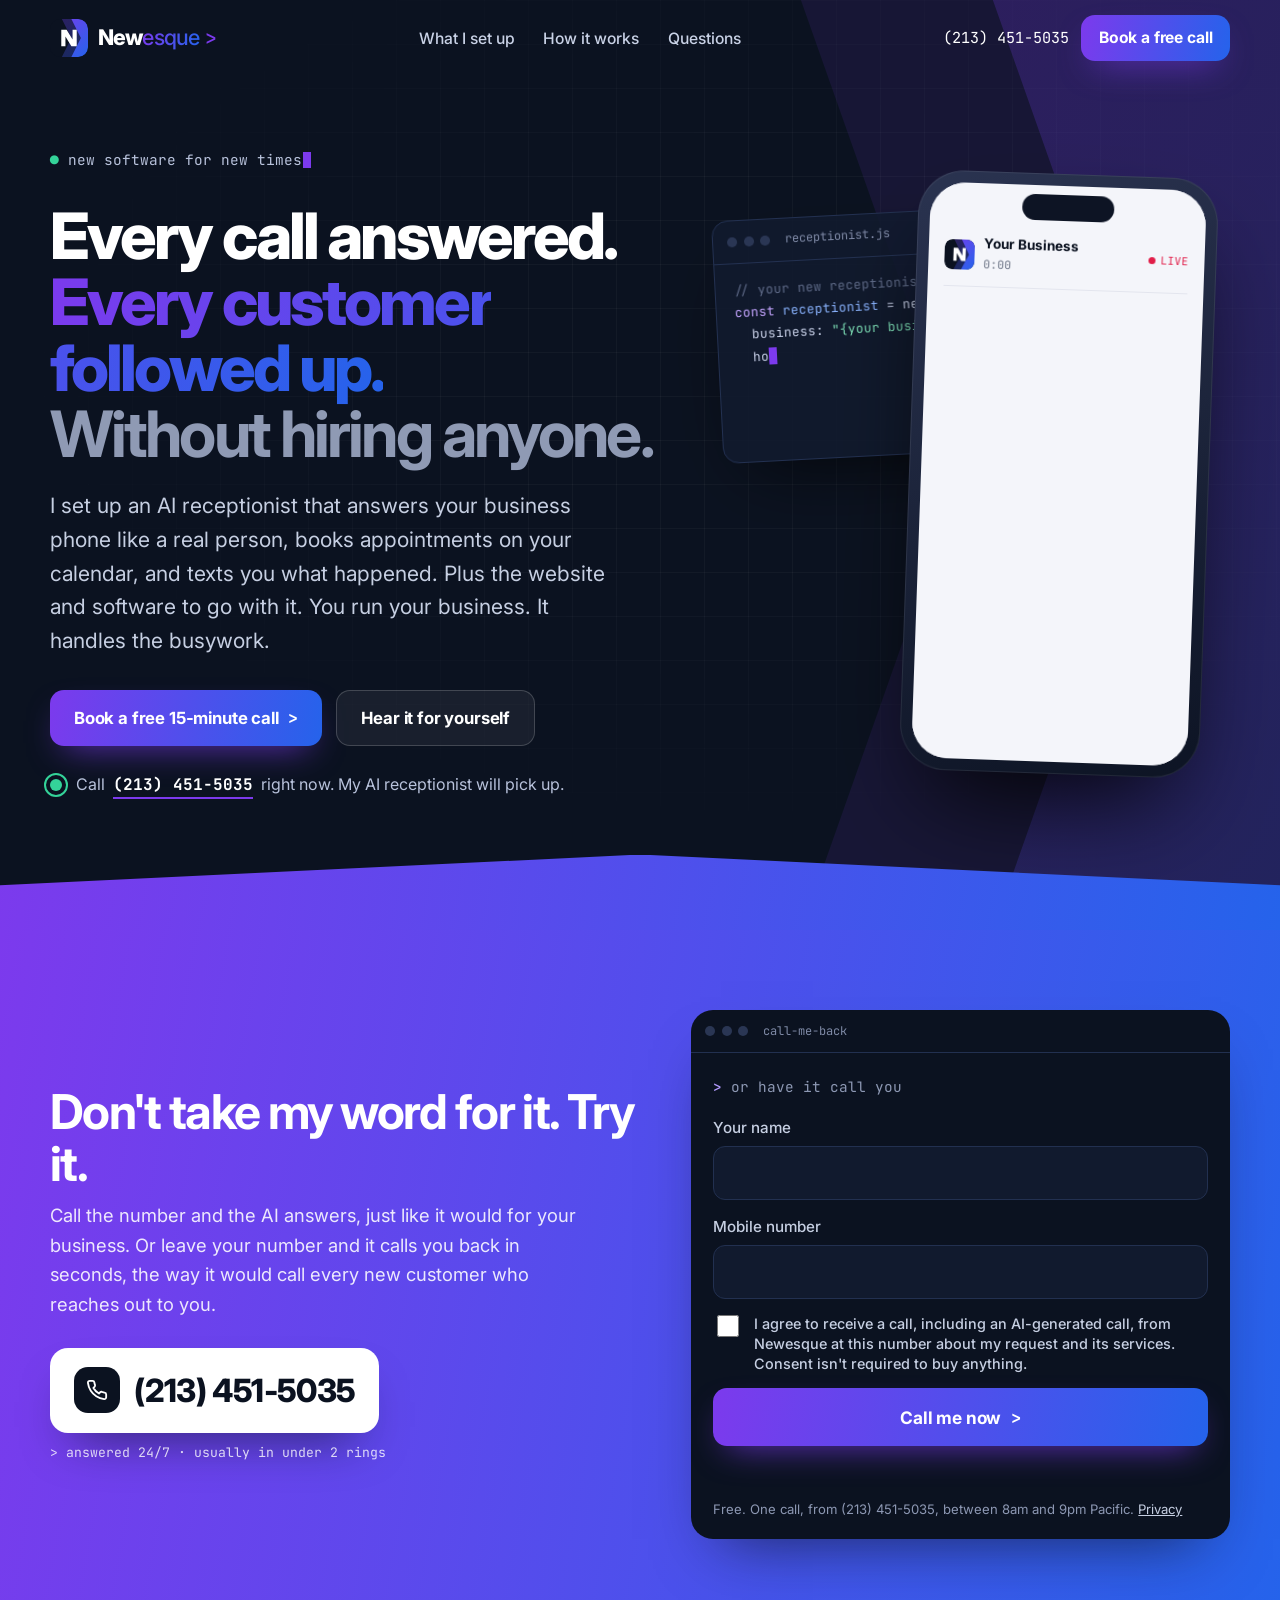
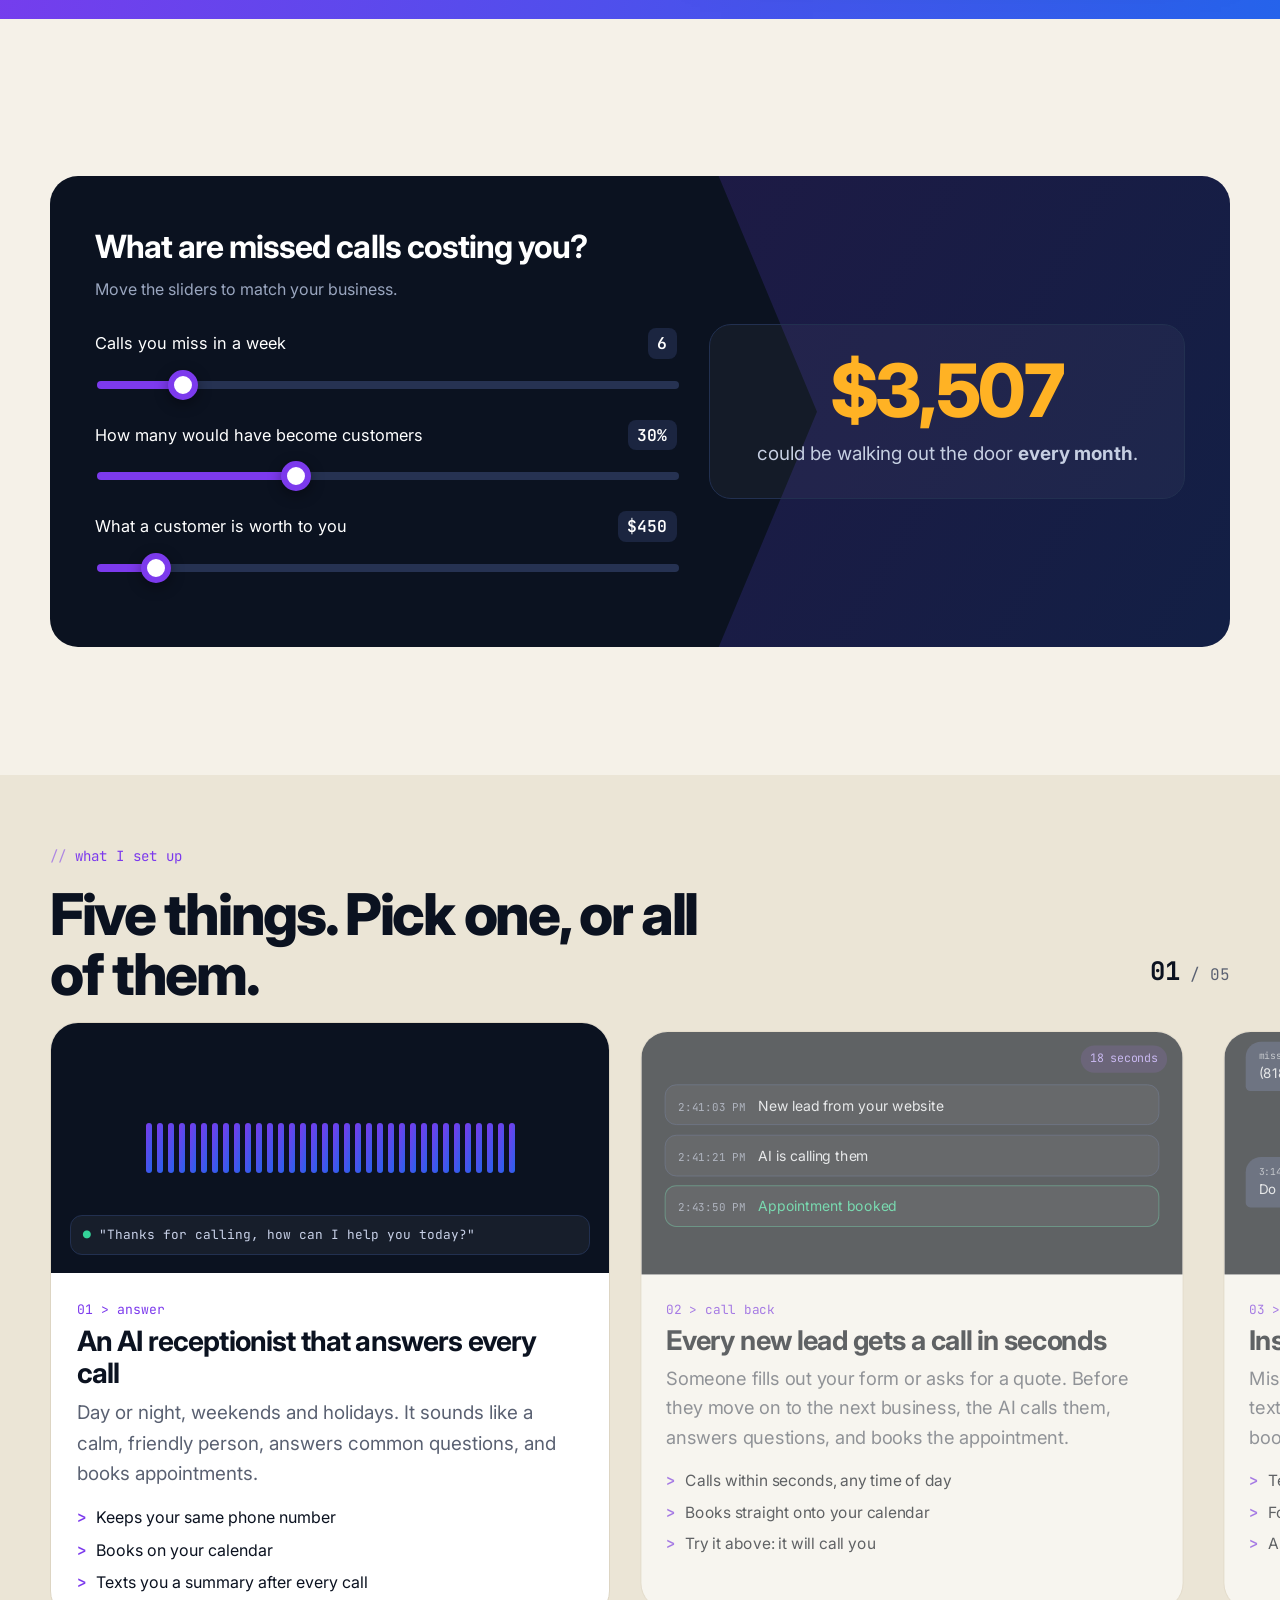
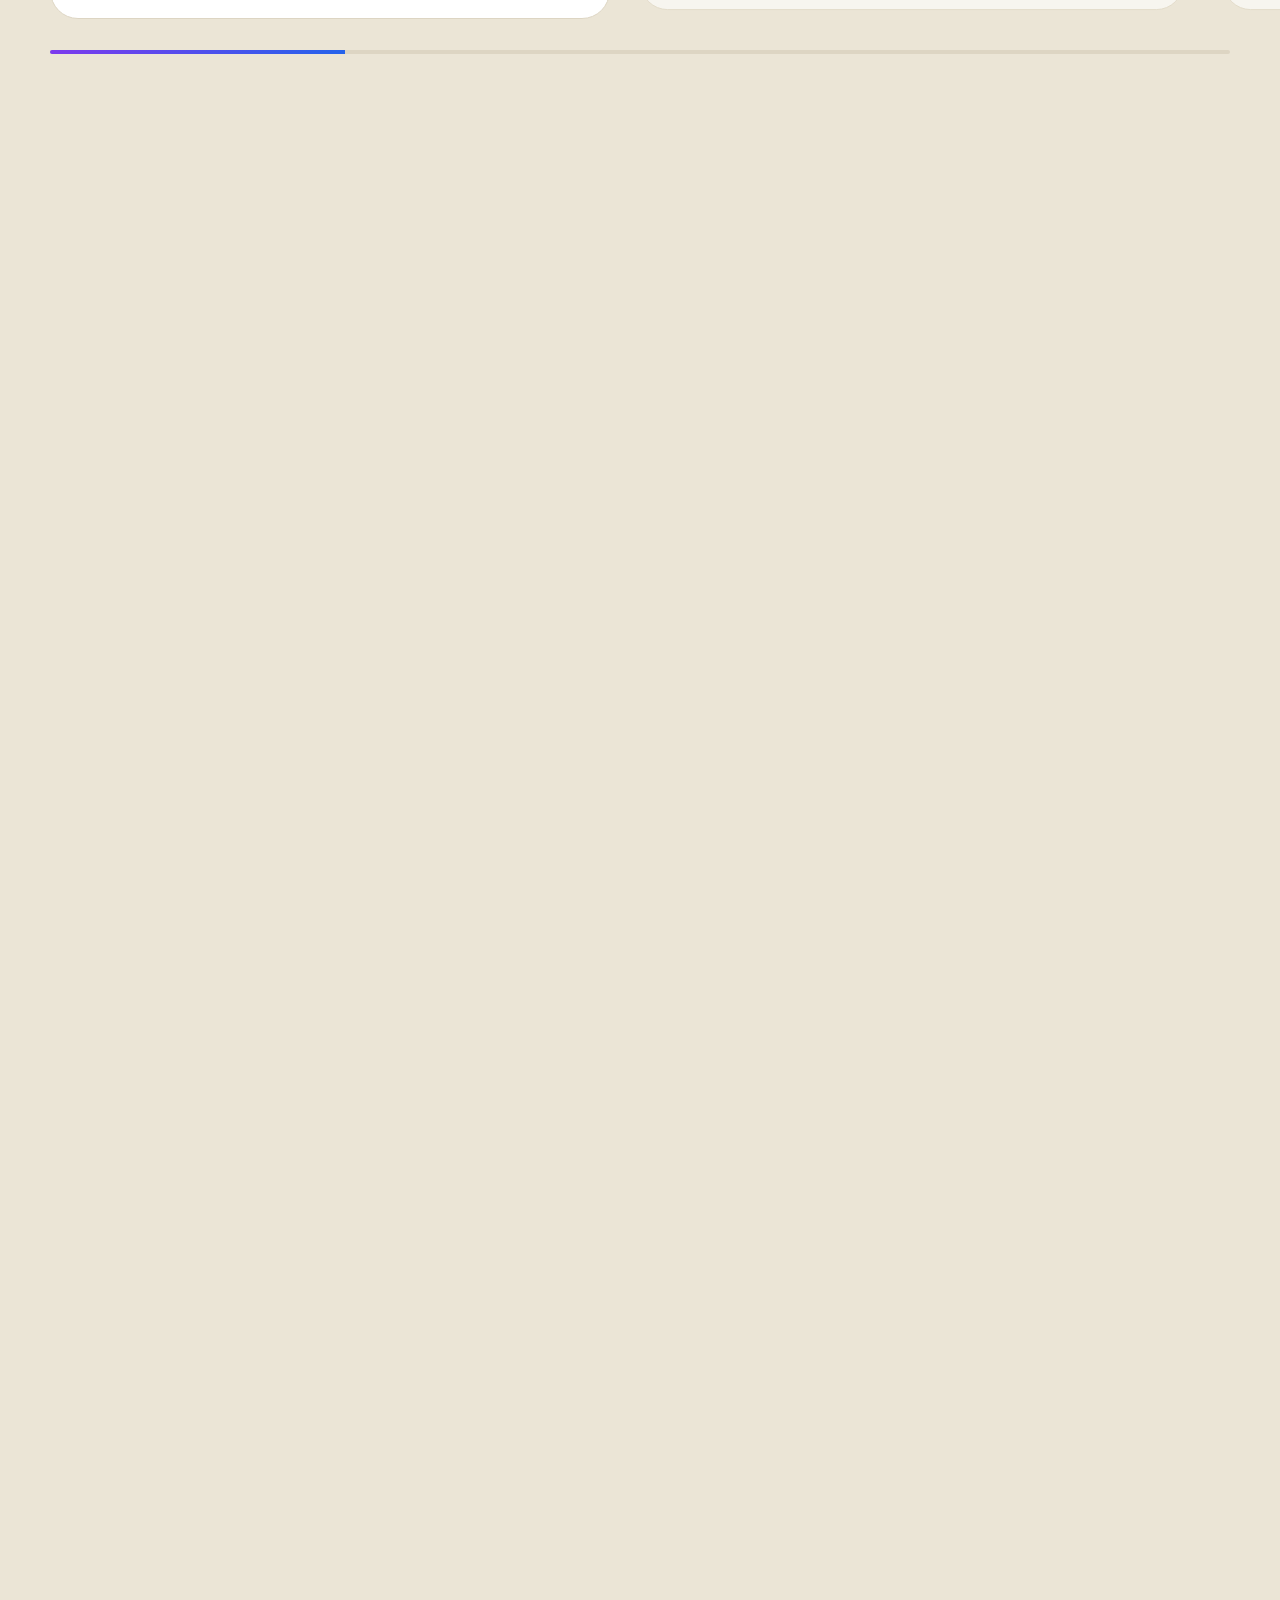
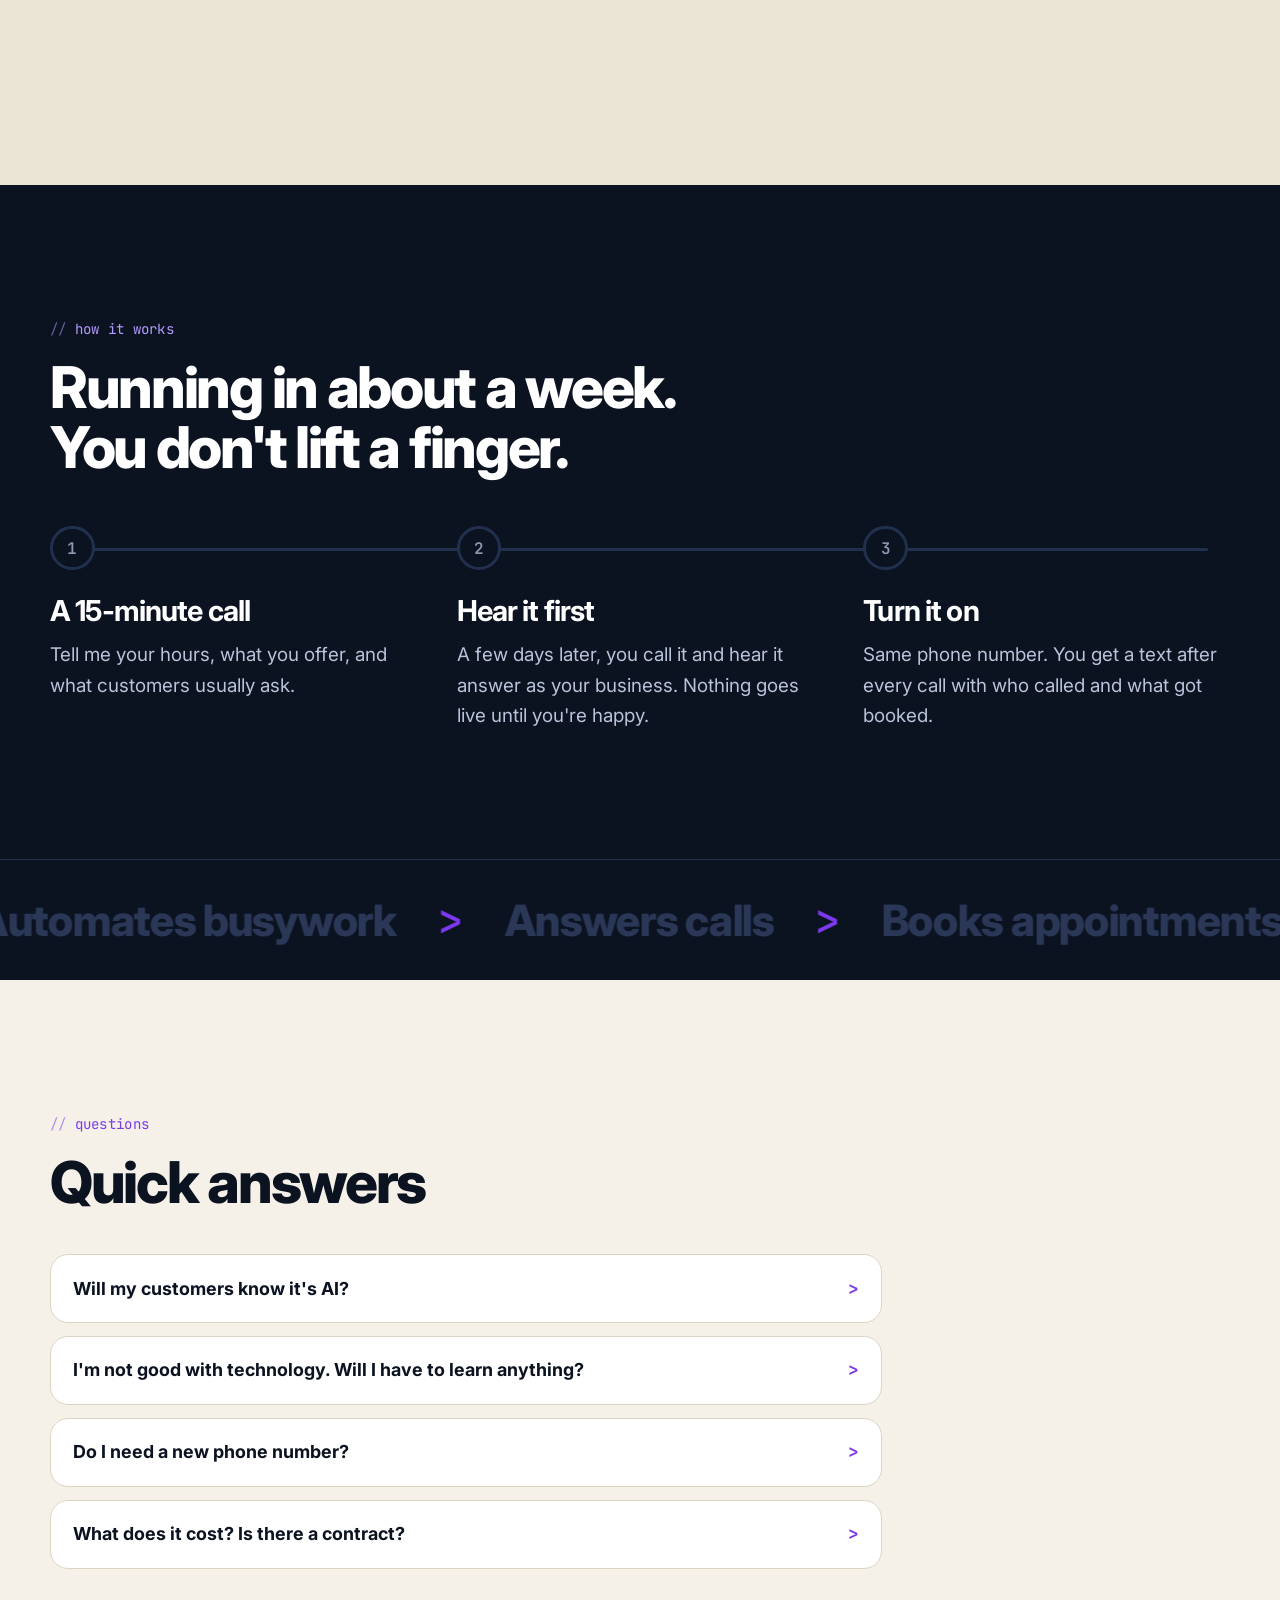
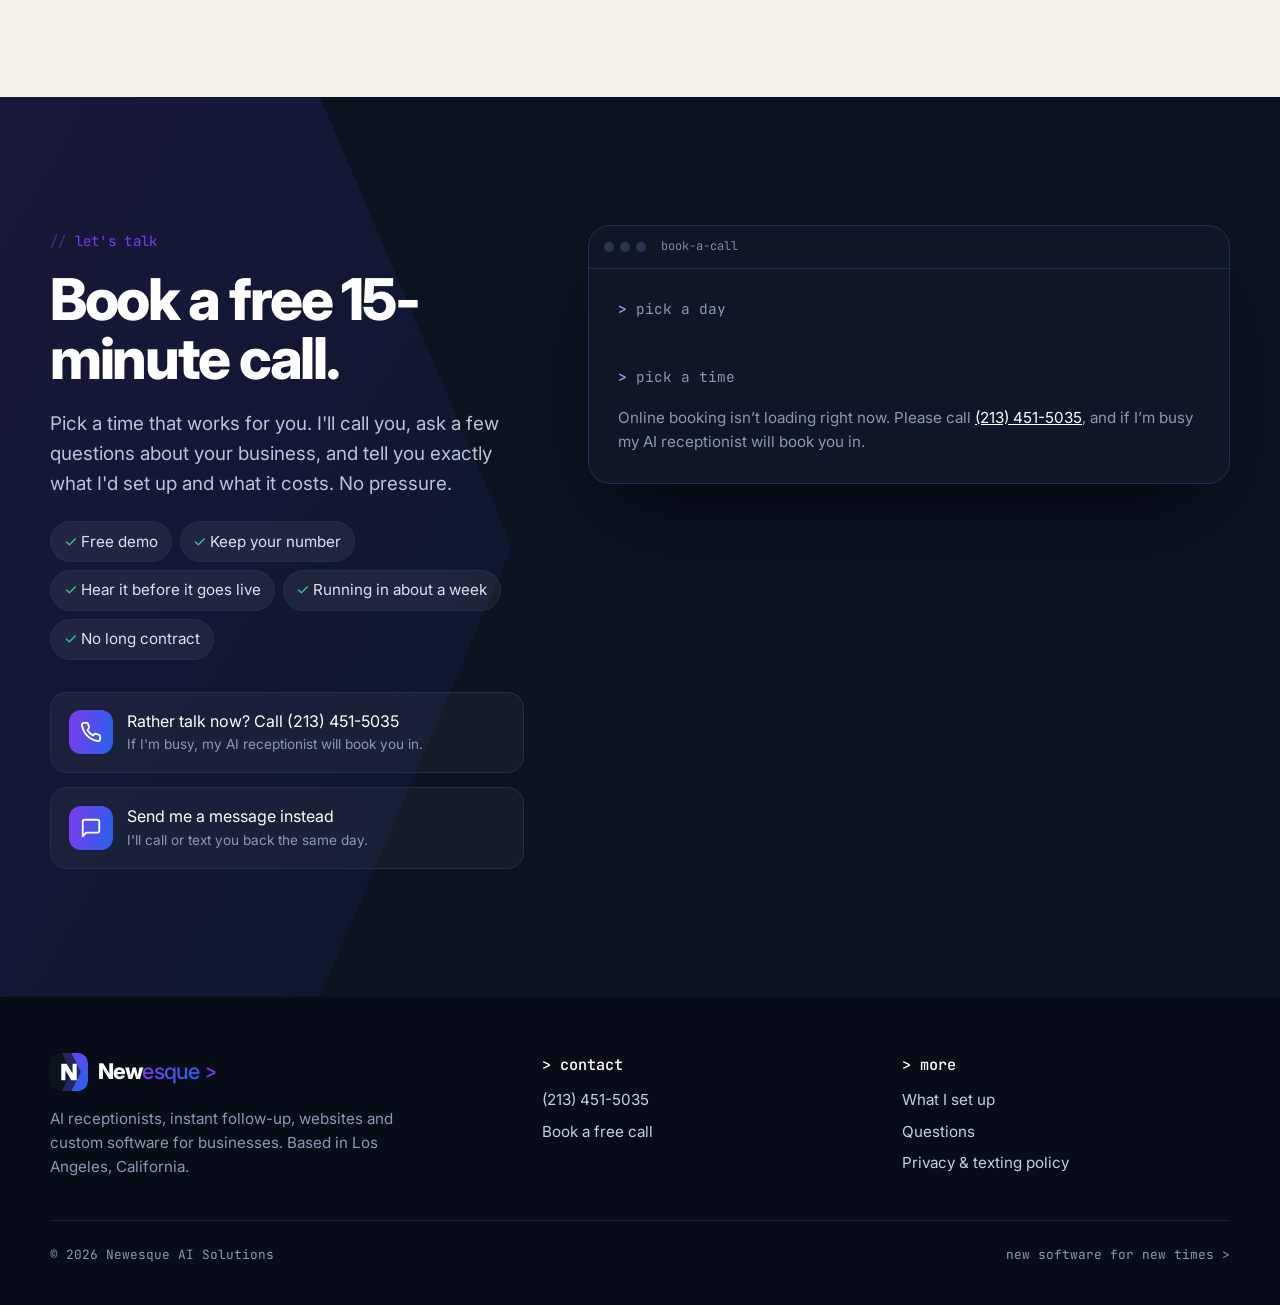
==== commit bf561c92: "Consent text: mention services; not a condition of purchase Co-Authored-By: Claude Opus 5.5 <noreply" ====
--- a/index.html
+++ b/index.html
@@ -110,7 +110,7 @@
         <p class="prompt"><b>&gt;</b> or have it call you</p>
         <label>Your name<input name="name" autocomplete="given-name" required></label>
         <label>Mobile number<input name="phone" type="tel" inputmode="tel" autocomplete="tel" required></label>
-        <label class="check consent"><input type="checkbox" name="consent"> <span>I agree to receive a call, including an AI-generated call, from Newesque at this number about my request.</span></label>
+        <label class="check consent"><input type="checkbox" name="consent"> <span>I agree to receive a call, including an AI-generated call, from Newesque at this number about my request and its services. Consent isn't required to buy anything.</span></label>
         <div class="hp" aria-hidden="true"><label>Leave this empty<input name="company_website" tabindex="-1" autocomplete="off"></label></div>
         <button class="btn btn-primary" type="submit" id="callme-btn">Call me now <span class="chev">&gt;</span></button>
         <p class="form-msg" id="callme-msg" role="status"></p>
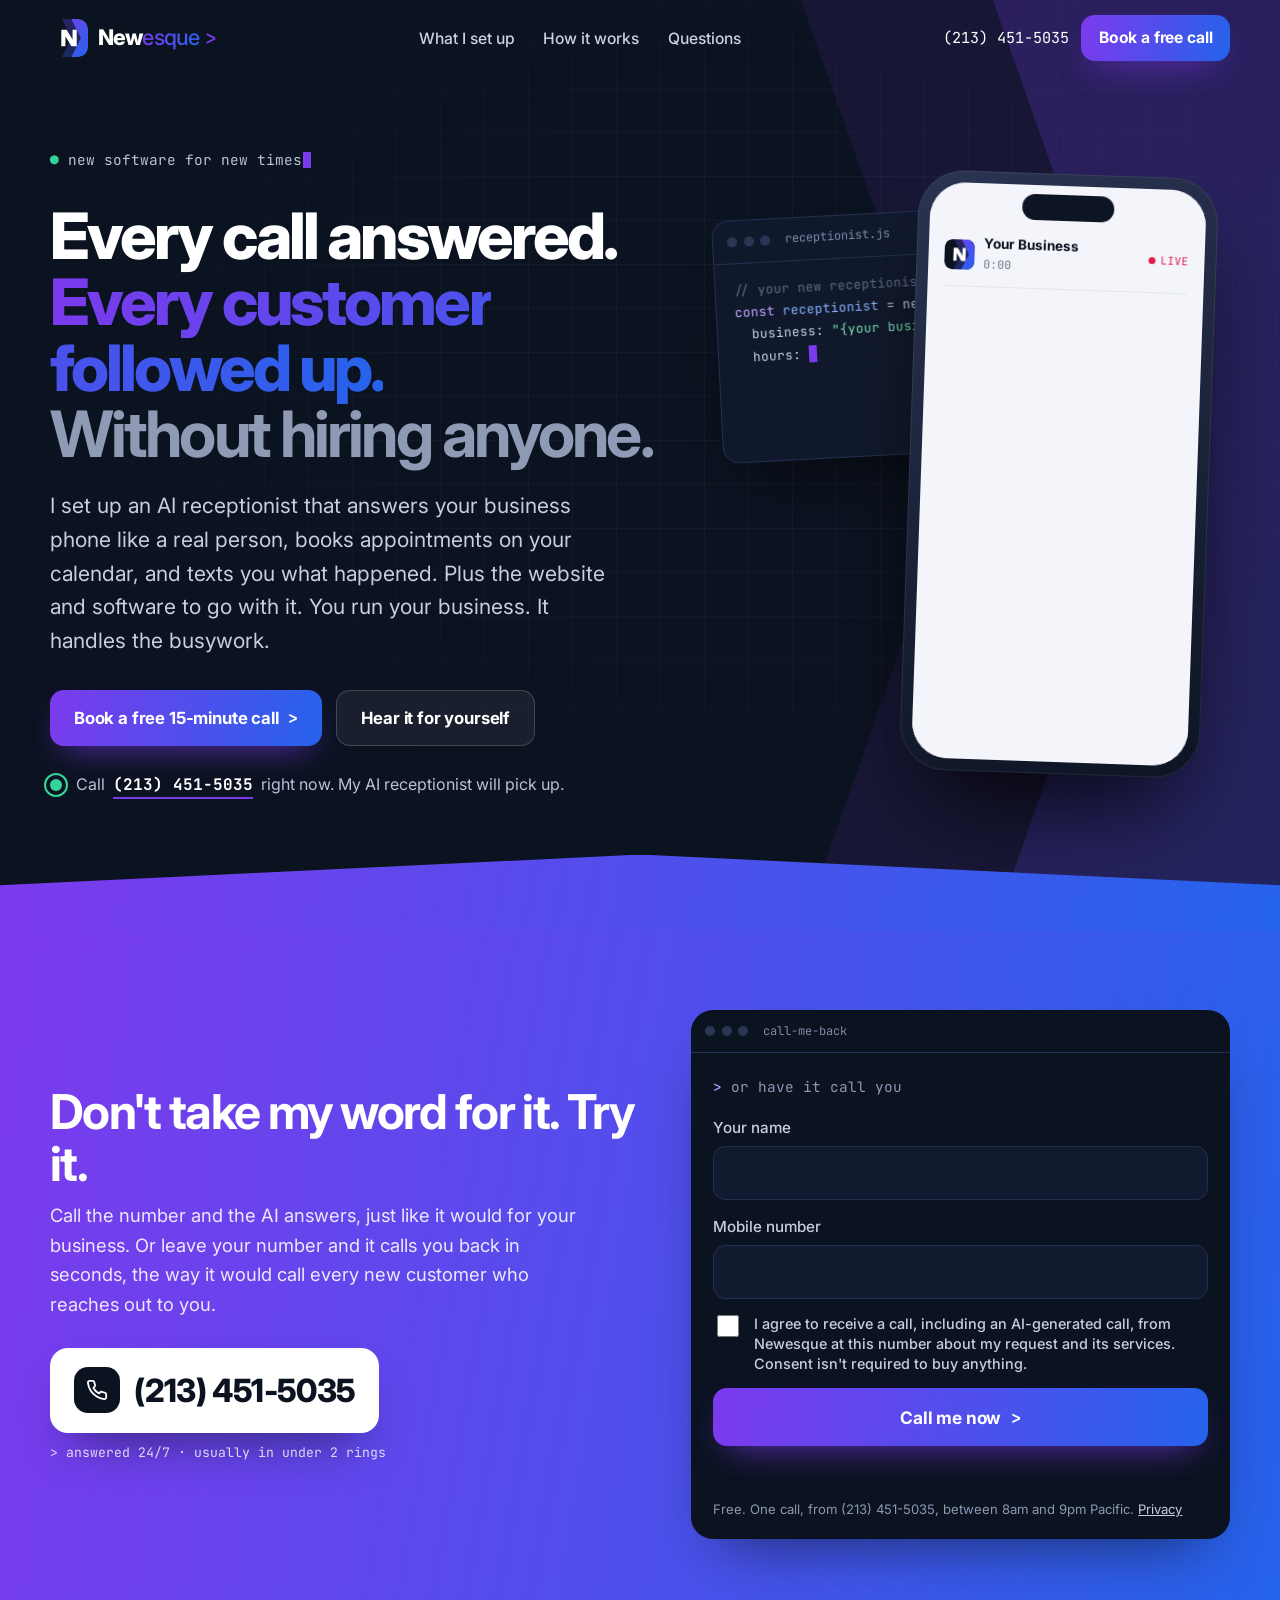
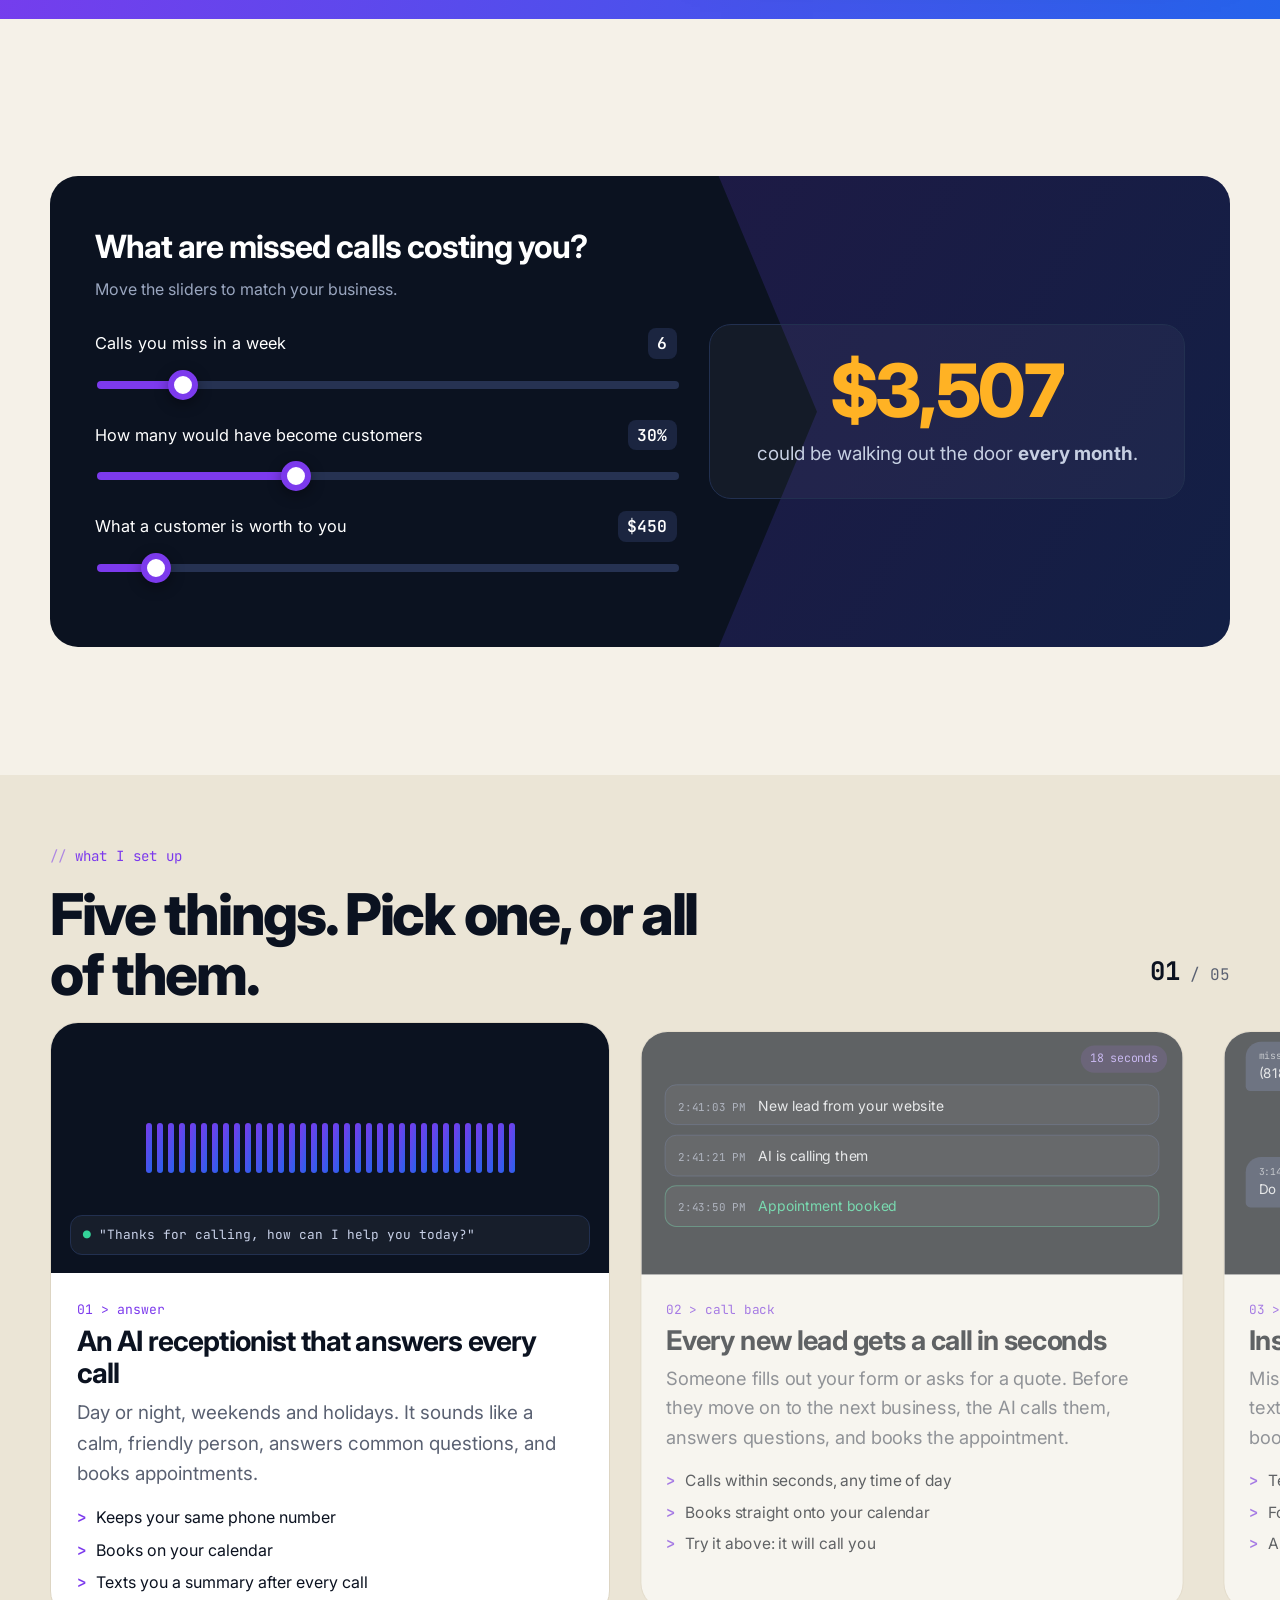
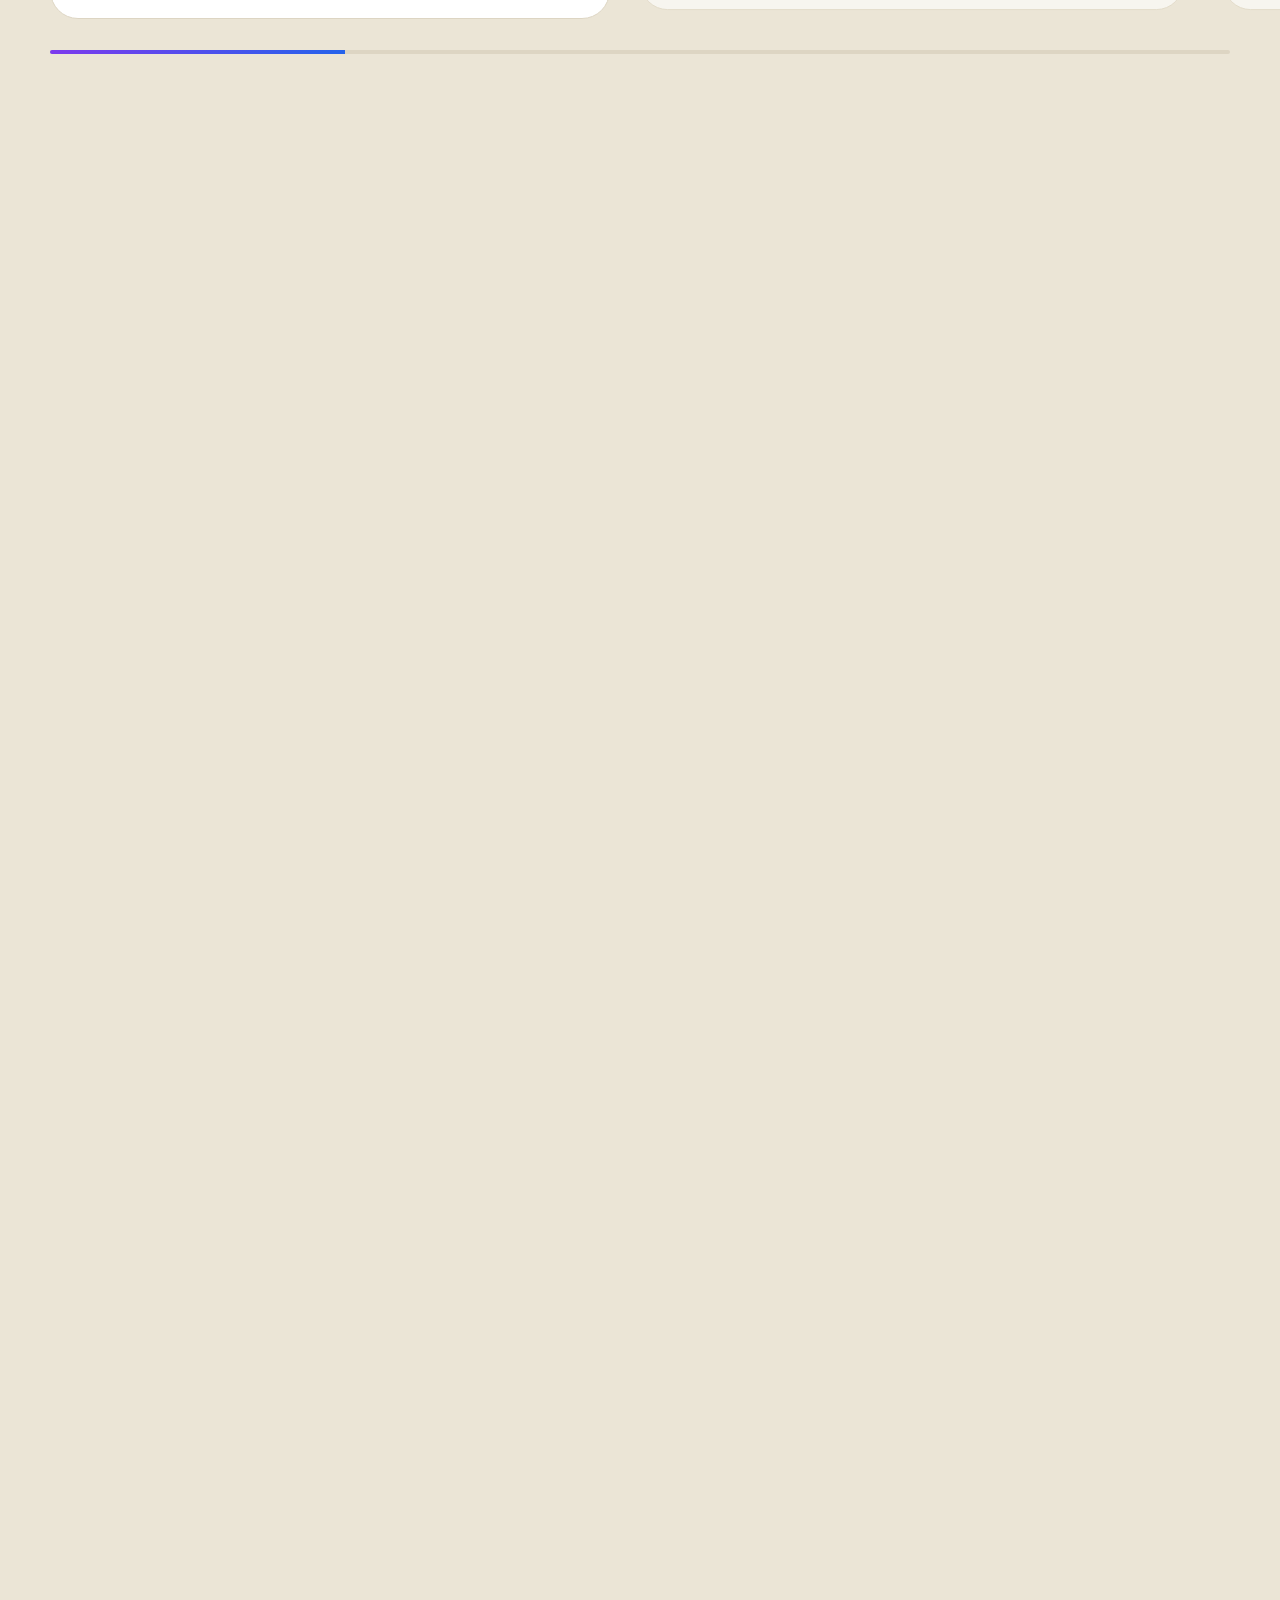
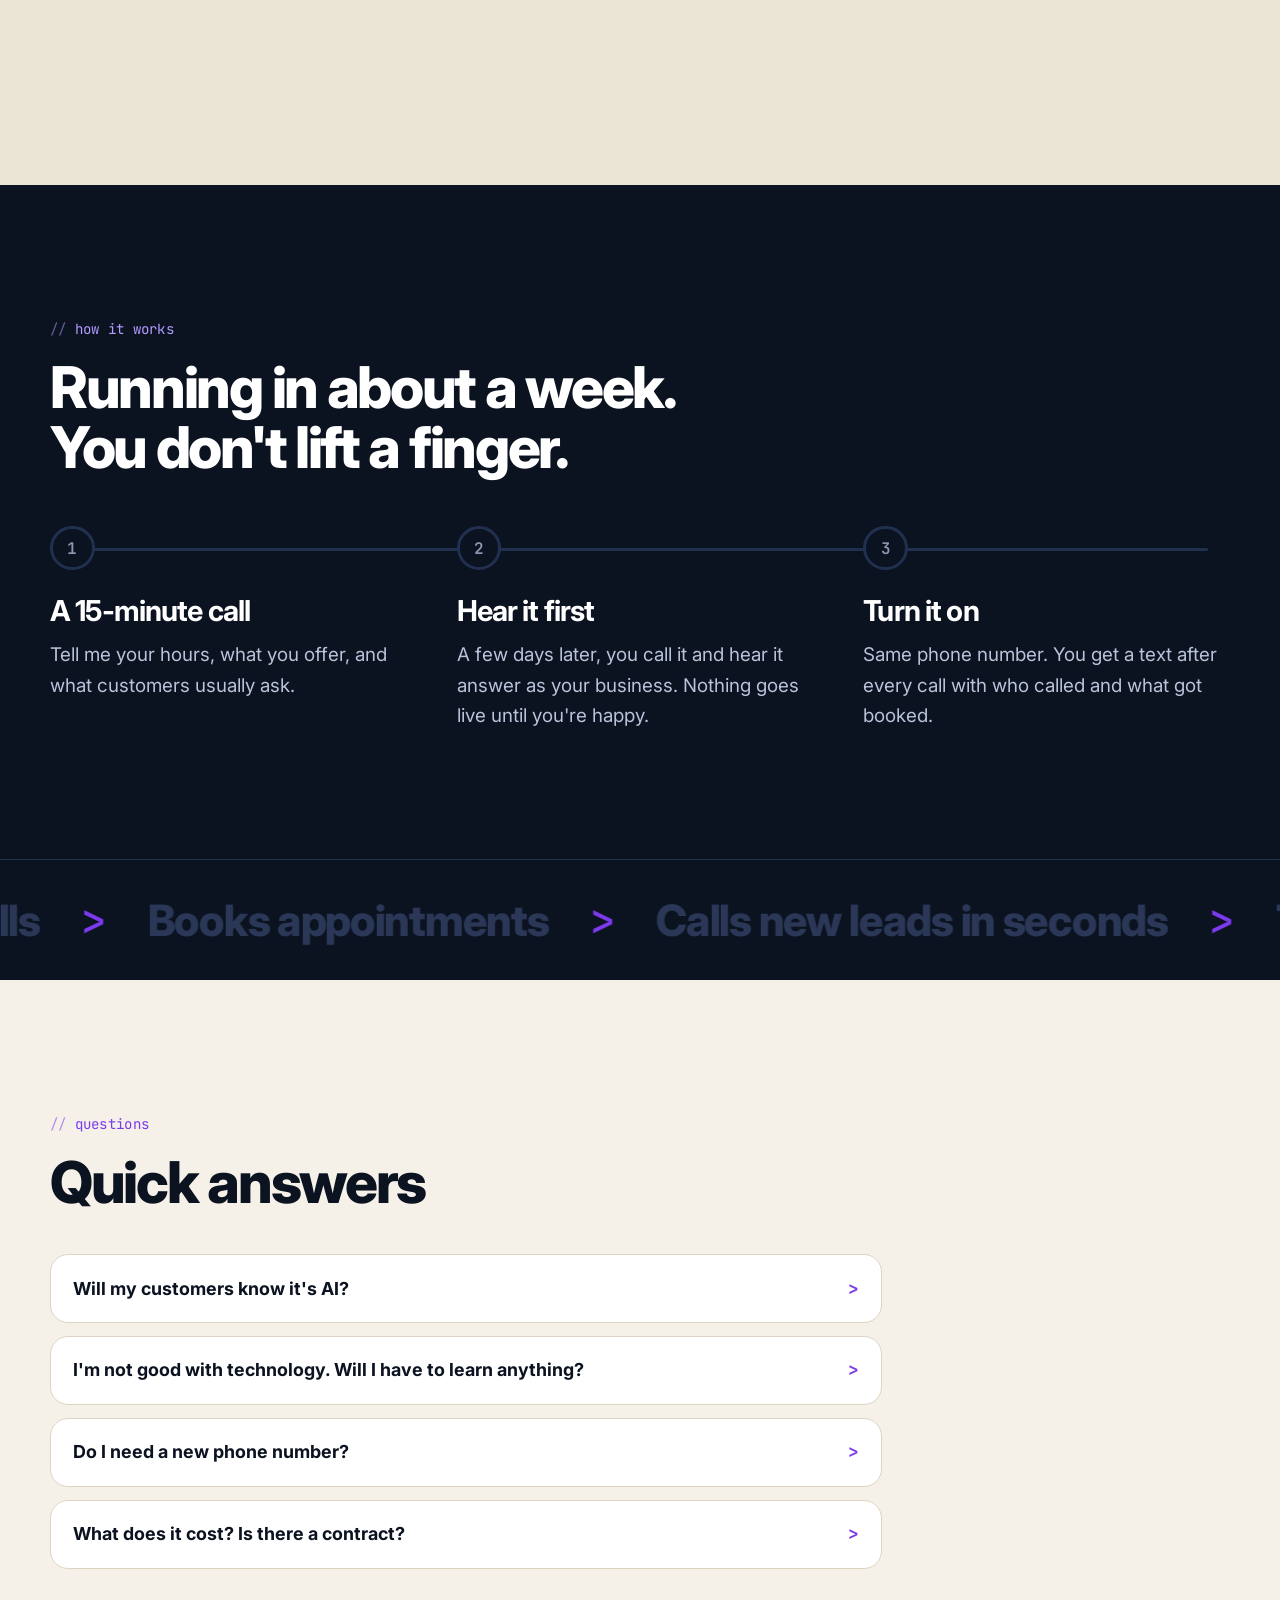
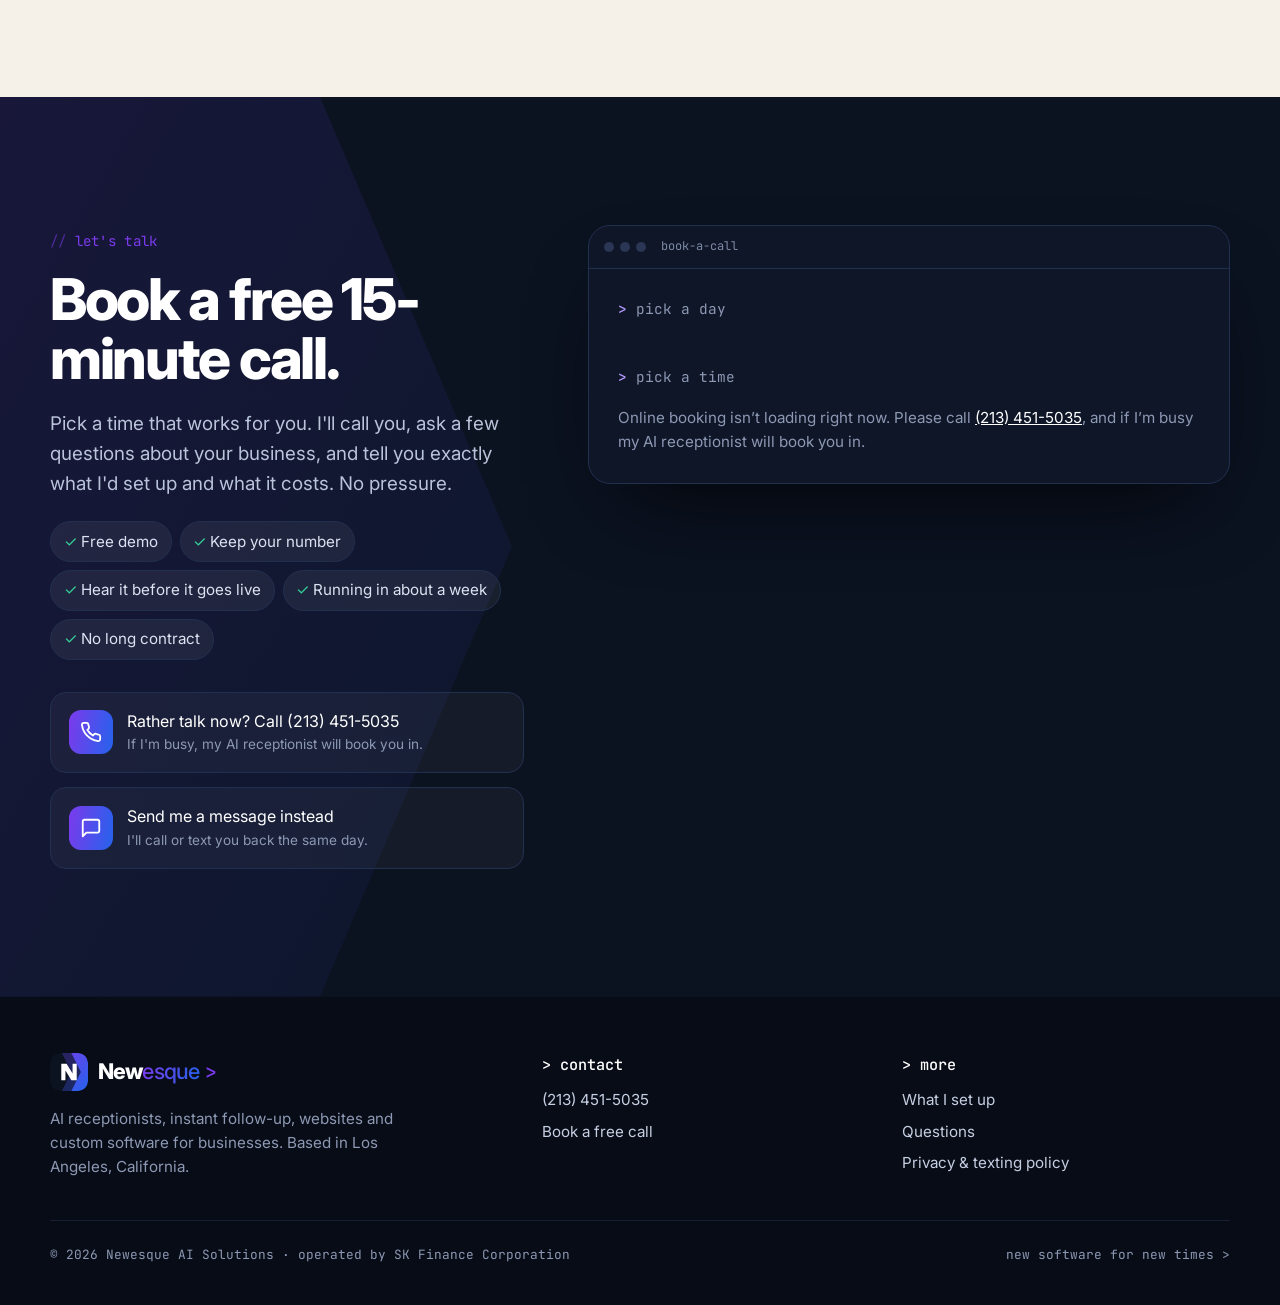
==== commit bc78c5c7: "Footer and privacy: operated by SK Finance Corporation Co-Authored-By: Claude Opus 5.5 <noreply@anth" ====
--- a/index.html
+++ b/index.html
@@ -357,7 +357,7 @@
       <div><h4>&gt; contact</h4><ul><li><a href="tel:+12134515035">(213) 451-5035</a></li><li><a href="#book">Book a free call</a></li></ul></div>
       <div><h4>&gt; more</h4><ul><li><a href="#what">What I set up</a></li><li><a href="#faq">Questions</a></li><li><a href="privacy.html">Privacy &amp; texting policy</a></li></ul></div>
     </div>
-    <div class="foot-bottom"><span>© <span id="yr"></span> Newesque AI Solutions</span><span>new software for new times &gt;</span></div>
+    <div class="foot-bottom"><span>© <span id="yr"></span> Newesque AI Solutions · operated by SK Finance Corporation</span><span>new software for new times &gt;</span></div>
   </div>
 </footer>
 
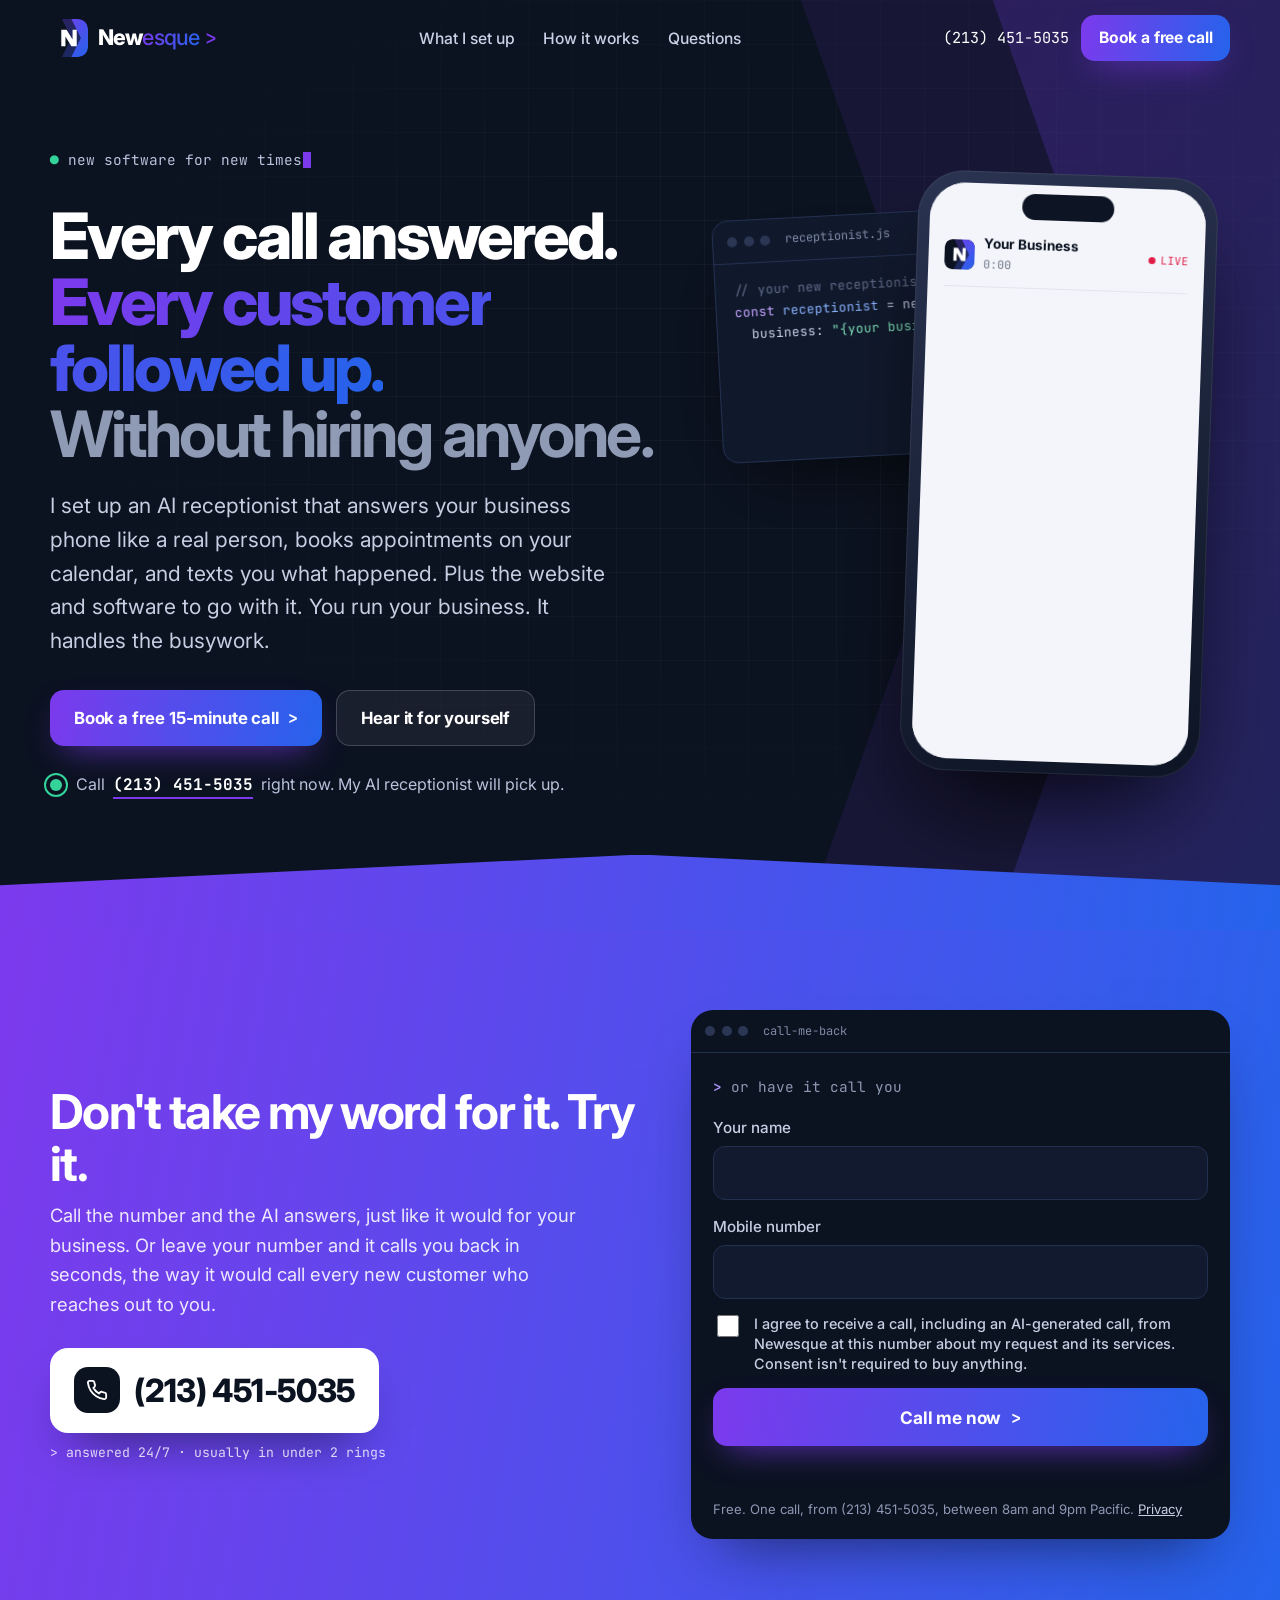
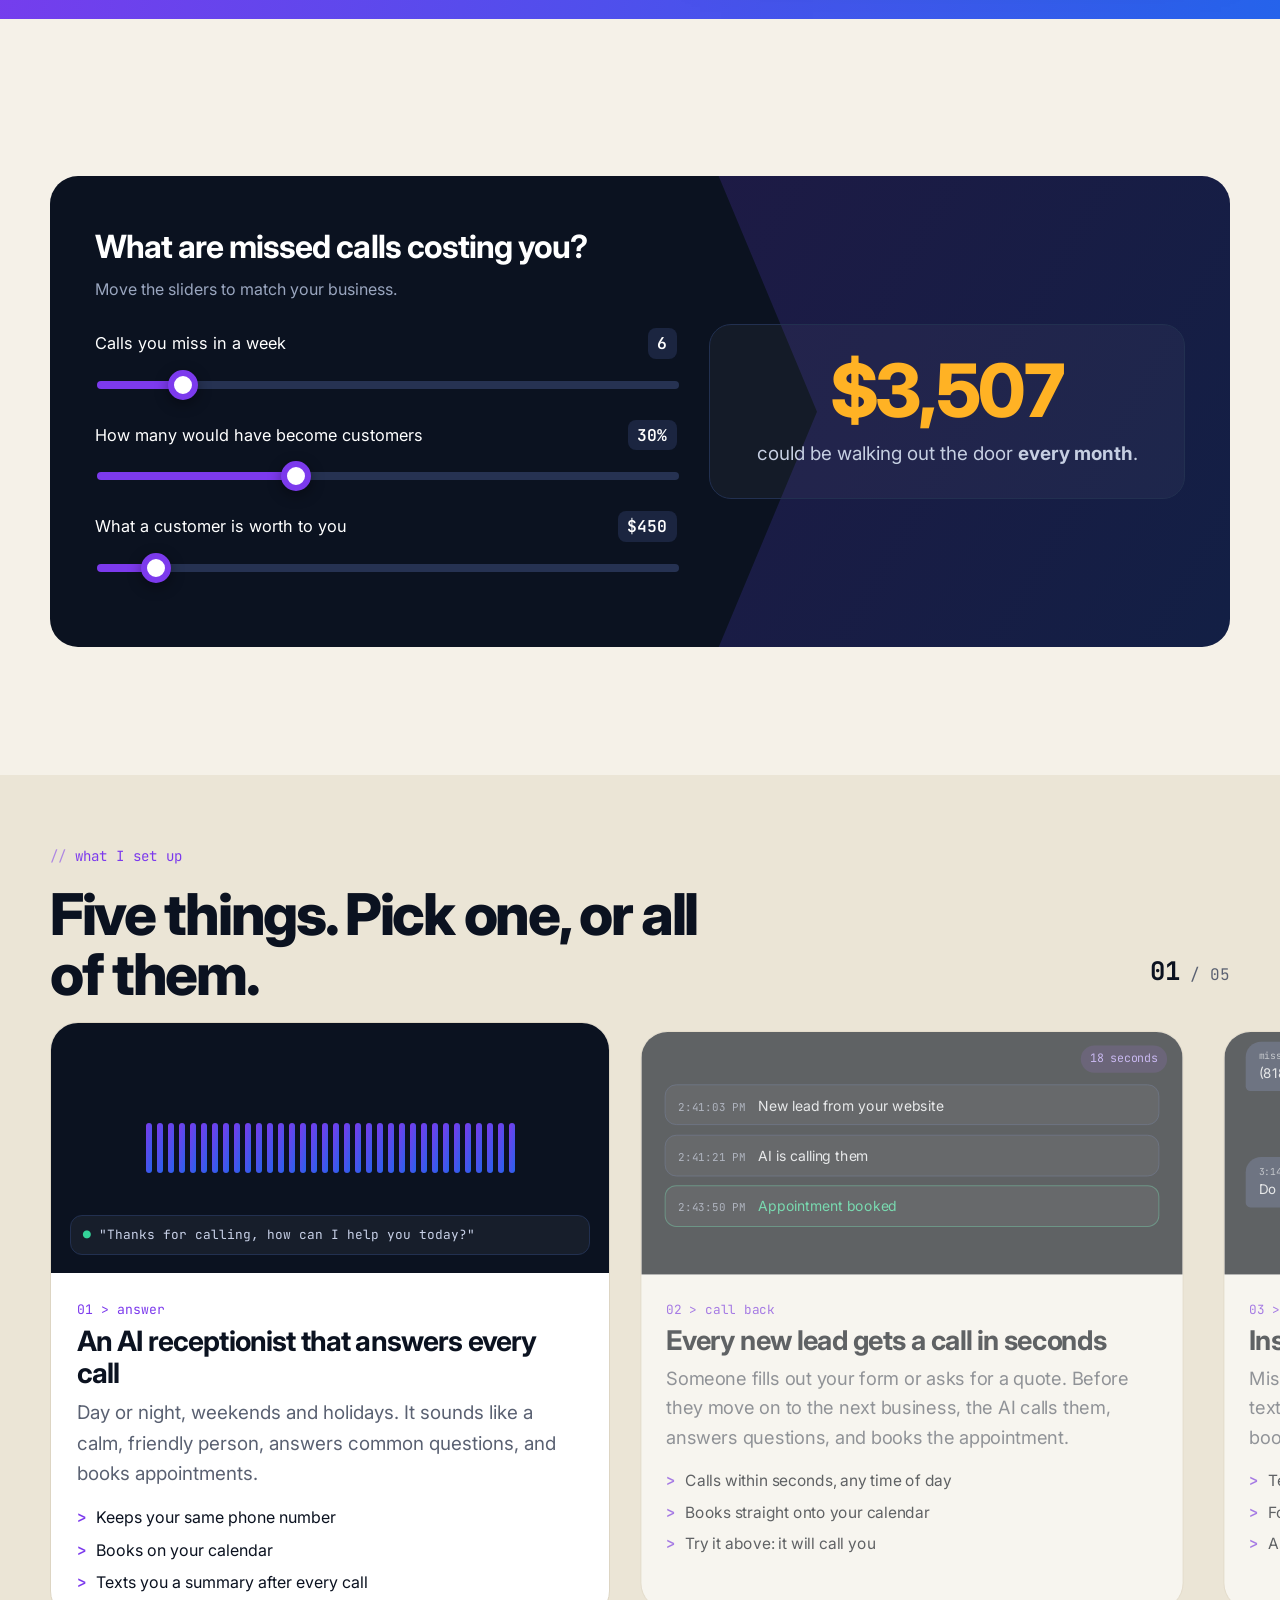
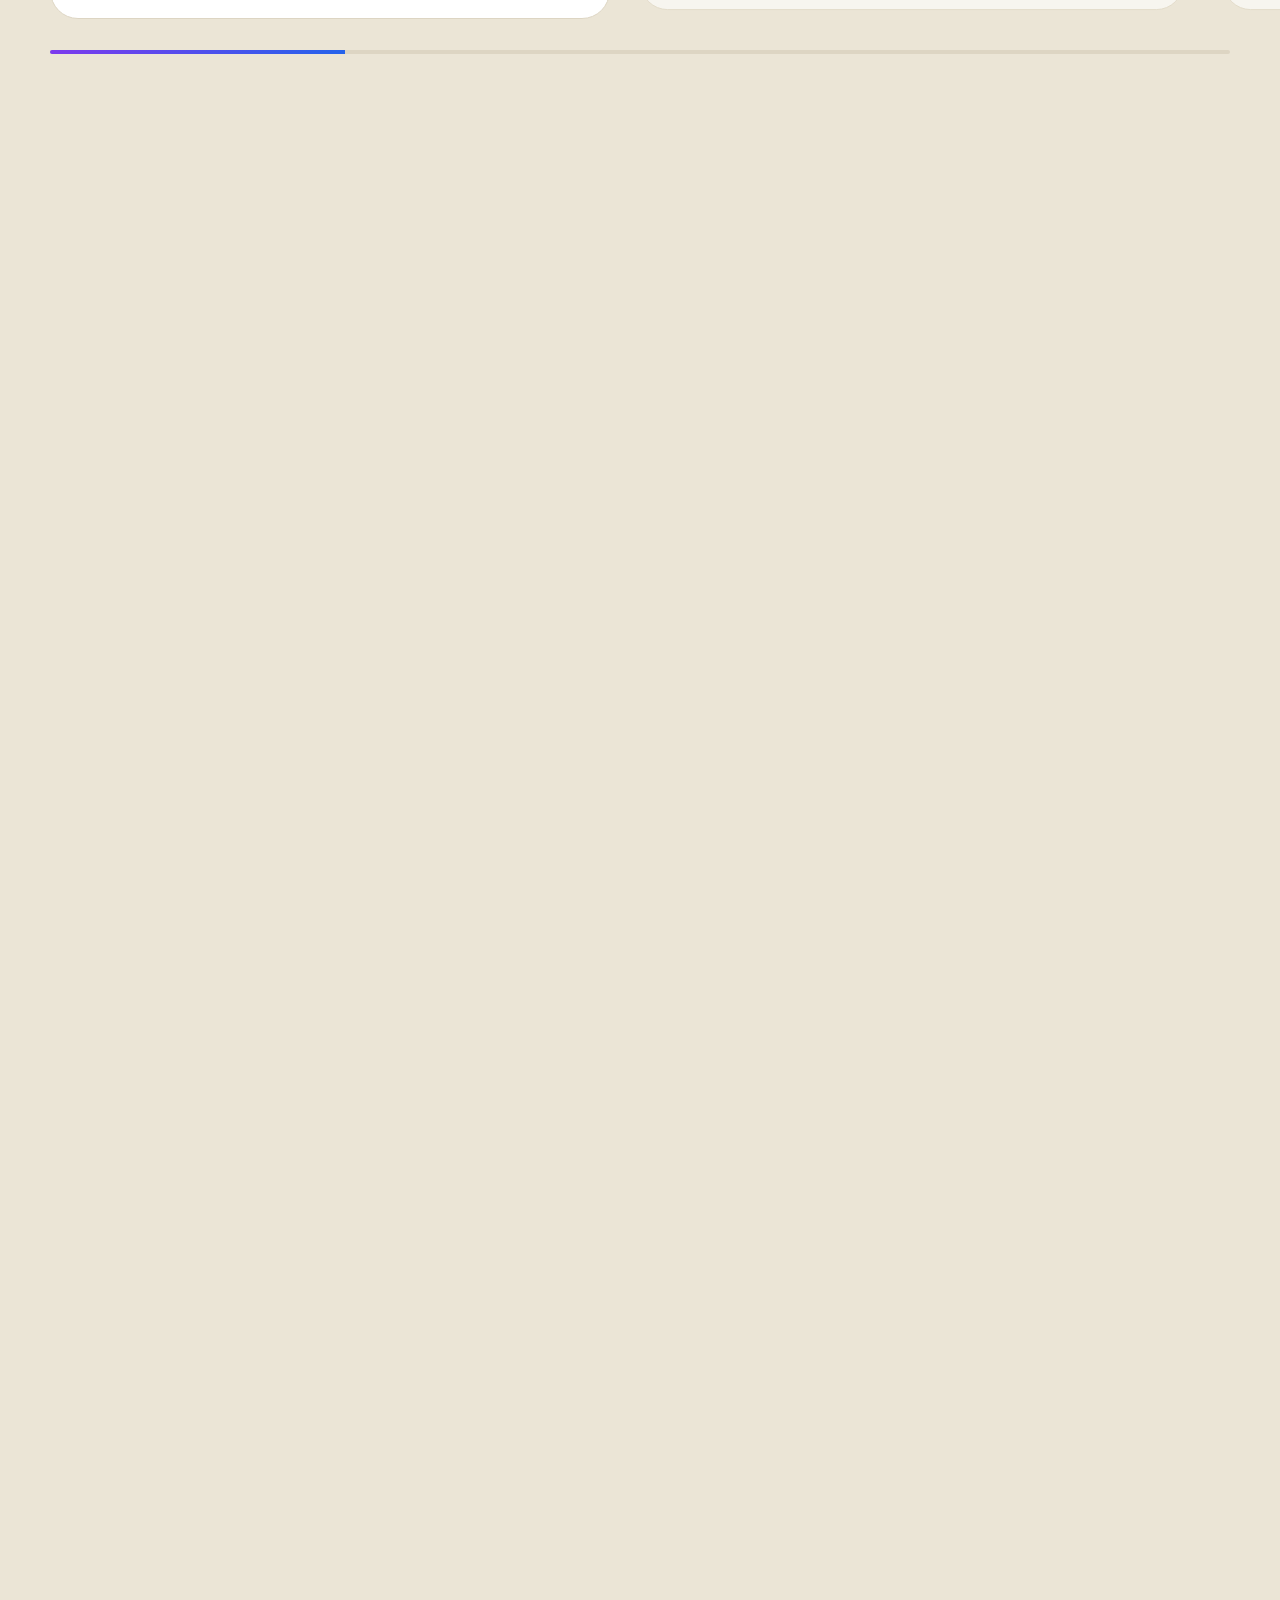
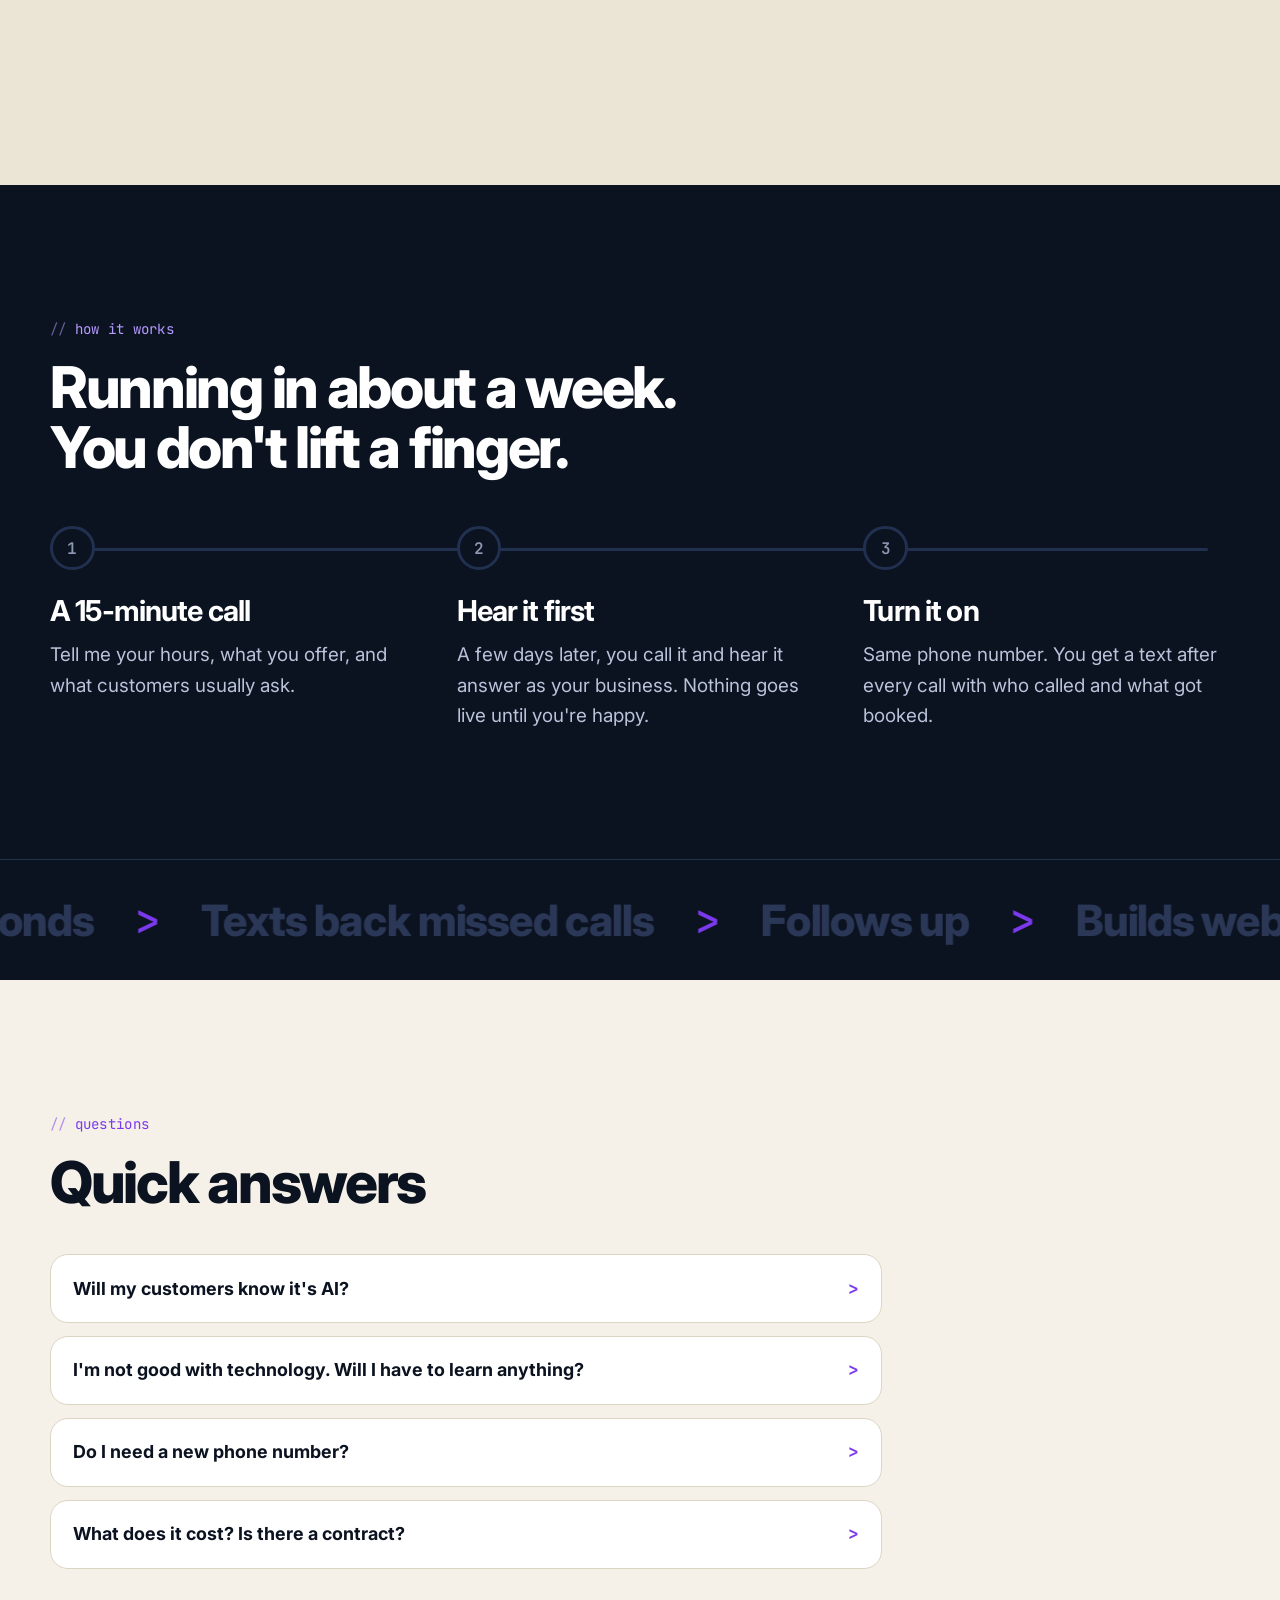
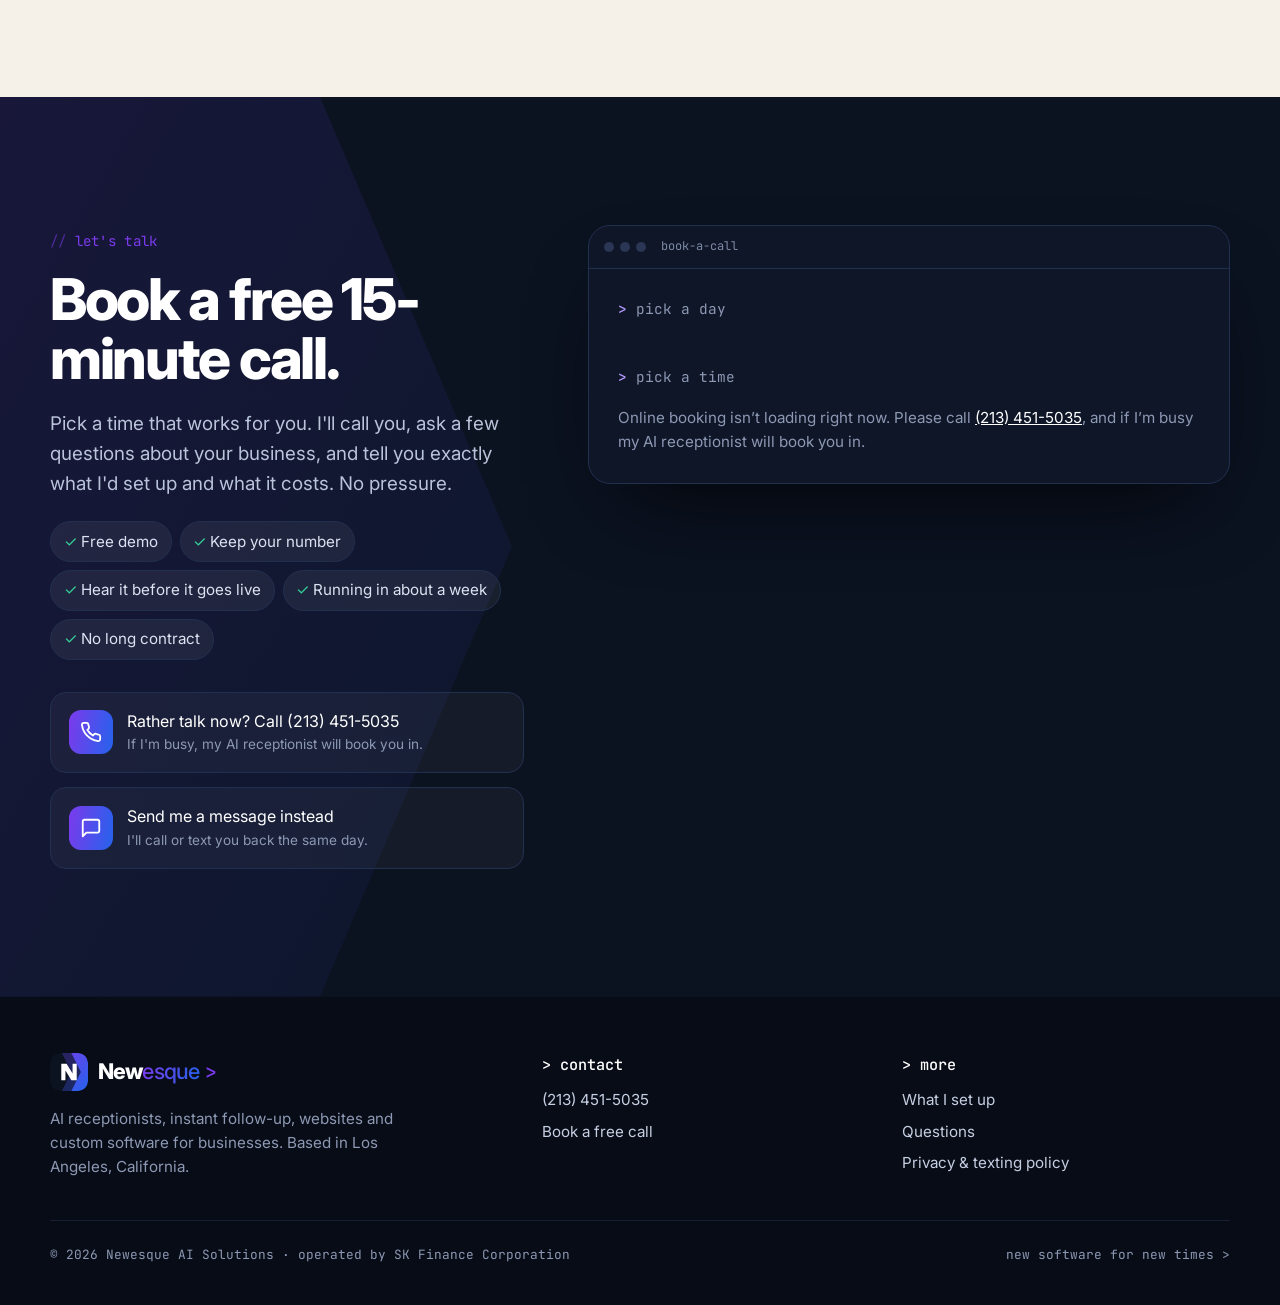
==== commit 694f2c99: "Booking form: text opt-in unticked by default, with rates/STOP/HELP disclosure Co-Authored-By: Claud" ====
--- a/index.html
+++ b/index.html
@@ -313,7 +313,7 @@
                 <button type="button" class="chip" aria-pressed="false">Something custom</button>
               </div>
             </div>
-            <label class="check"><input type="checkbox" name="okToText" checked> Text me a confirmation and a reminder</label>
+            <label class="check"><input type="checkbox" name="okToText"> <span>Text me a confirmation and a reminder about this call. <small style="color:#8d98b3">Msg &amp; data rates may apply. Msg frequency varies (usually 1–4). Reply STOP to opt out, HELP for help. Not required to book. <a href="privacy.html" style="color:#c6cfe2">Privacy</a></small></span></label>
             <div class="hp" aria-hidden="true"><label>Leave this empty<input name="company_website" tabindex="-1" autocomplete="off"></label></div>
             <button class="btn btn-primary" type="submit" id="book-btn">Book my call <span class="chev">&gt;</span></button>
             <p class="form-msg" id="book-msg" role="status"></p>
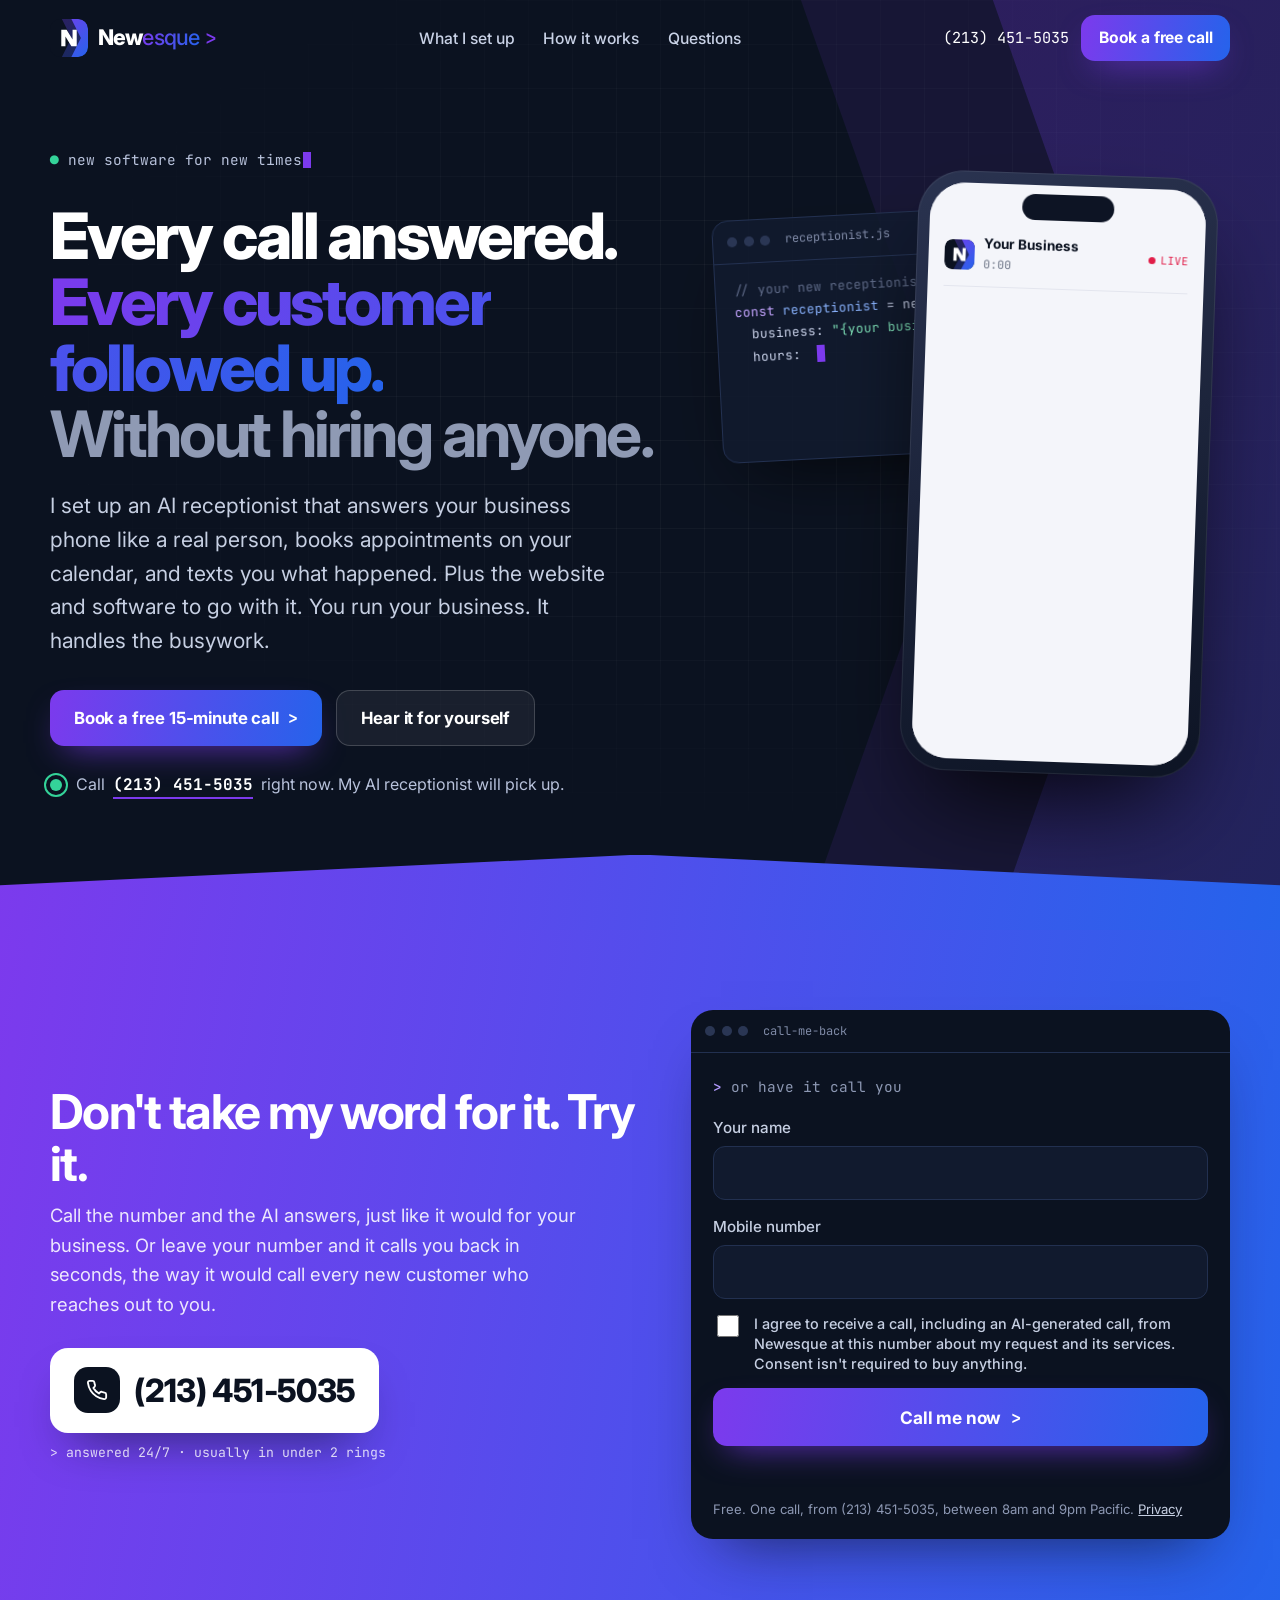
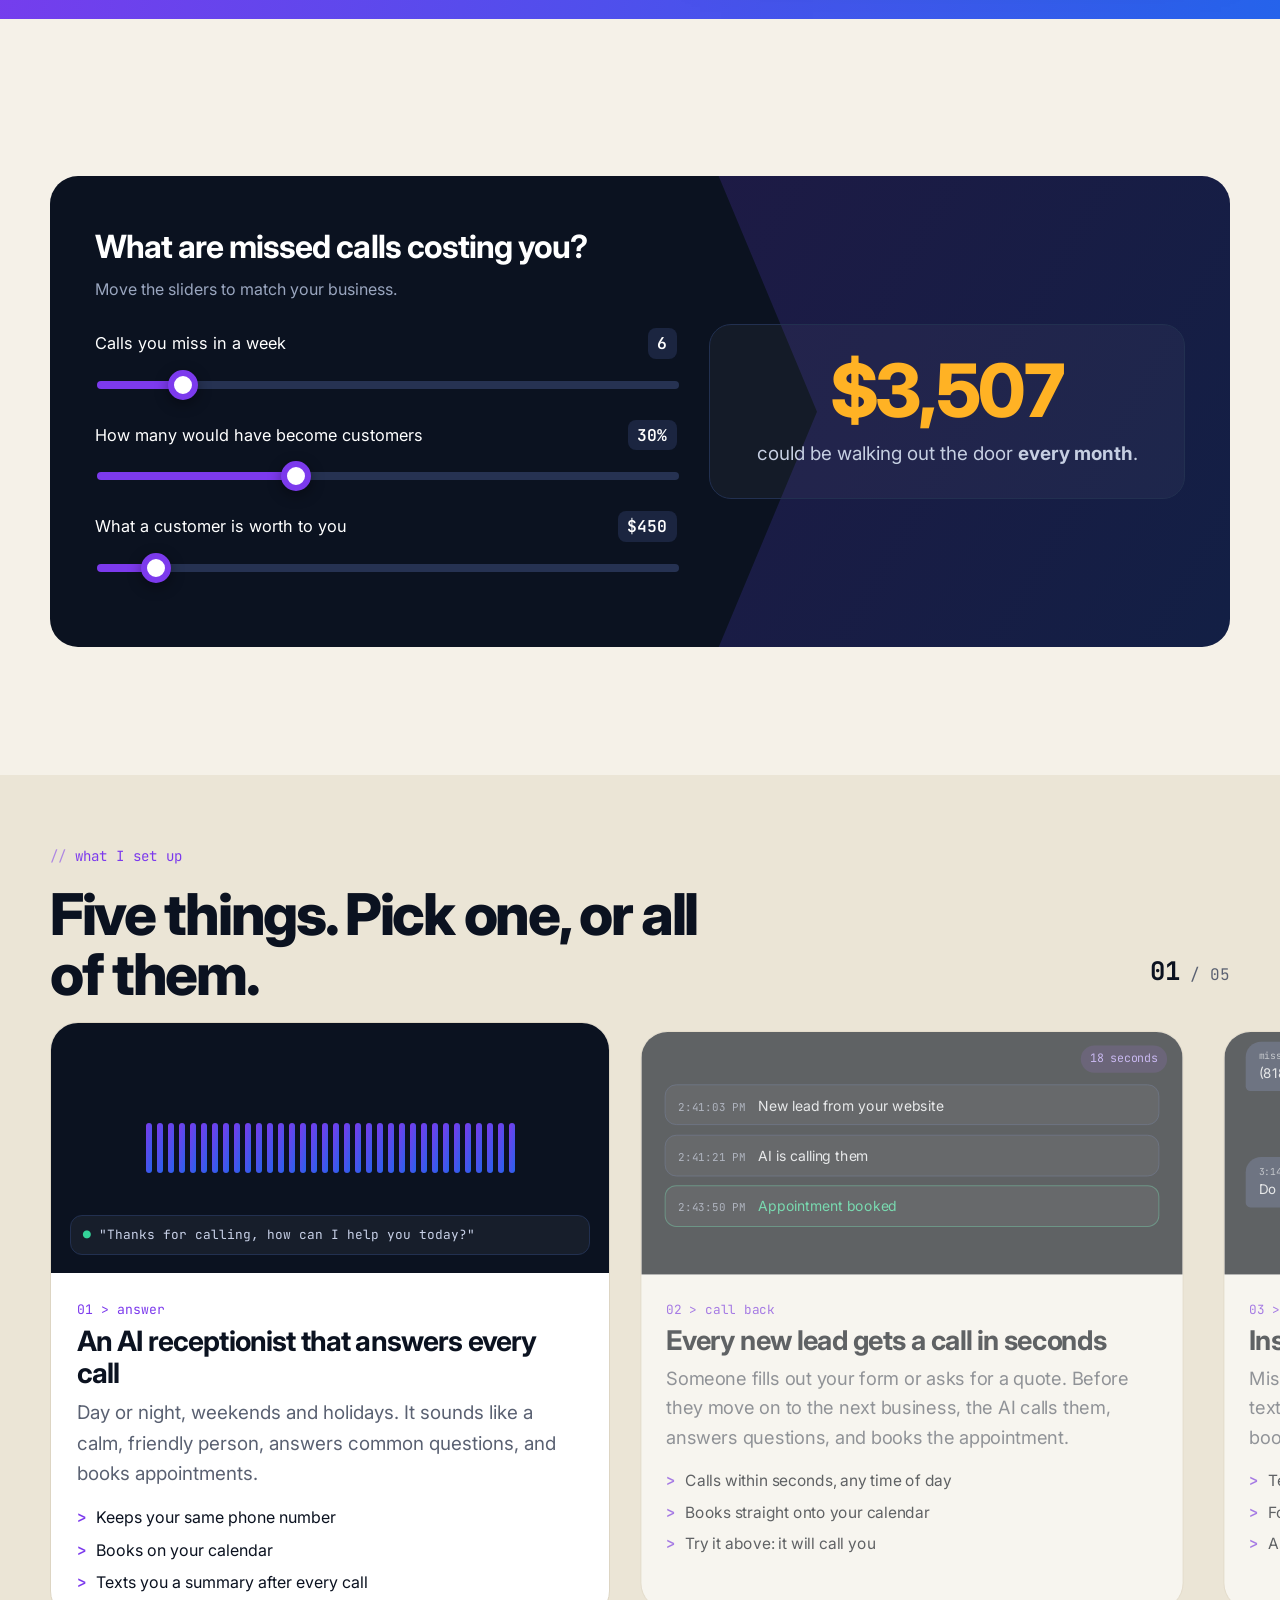
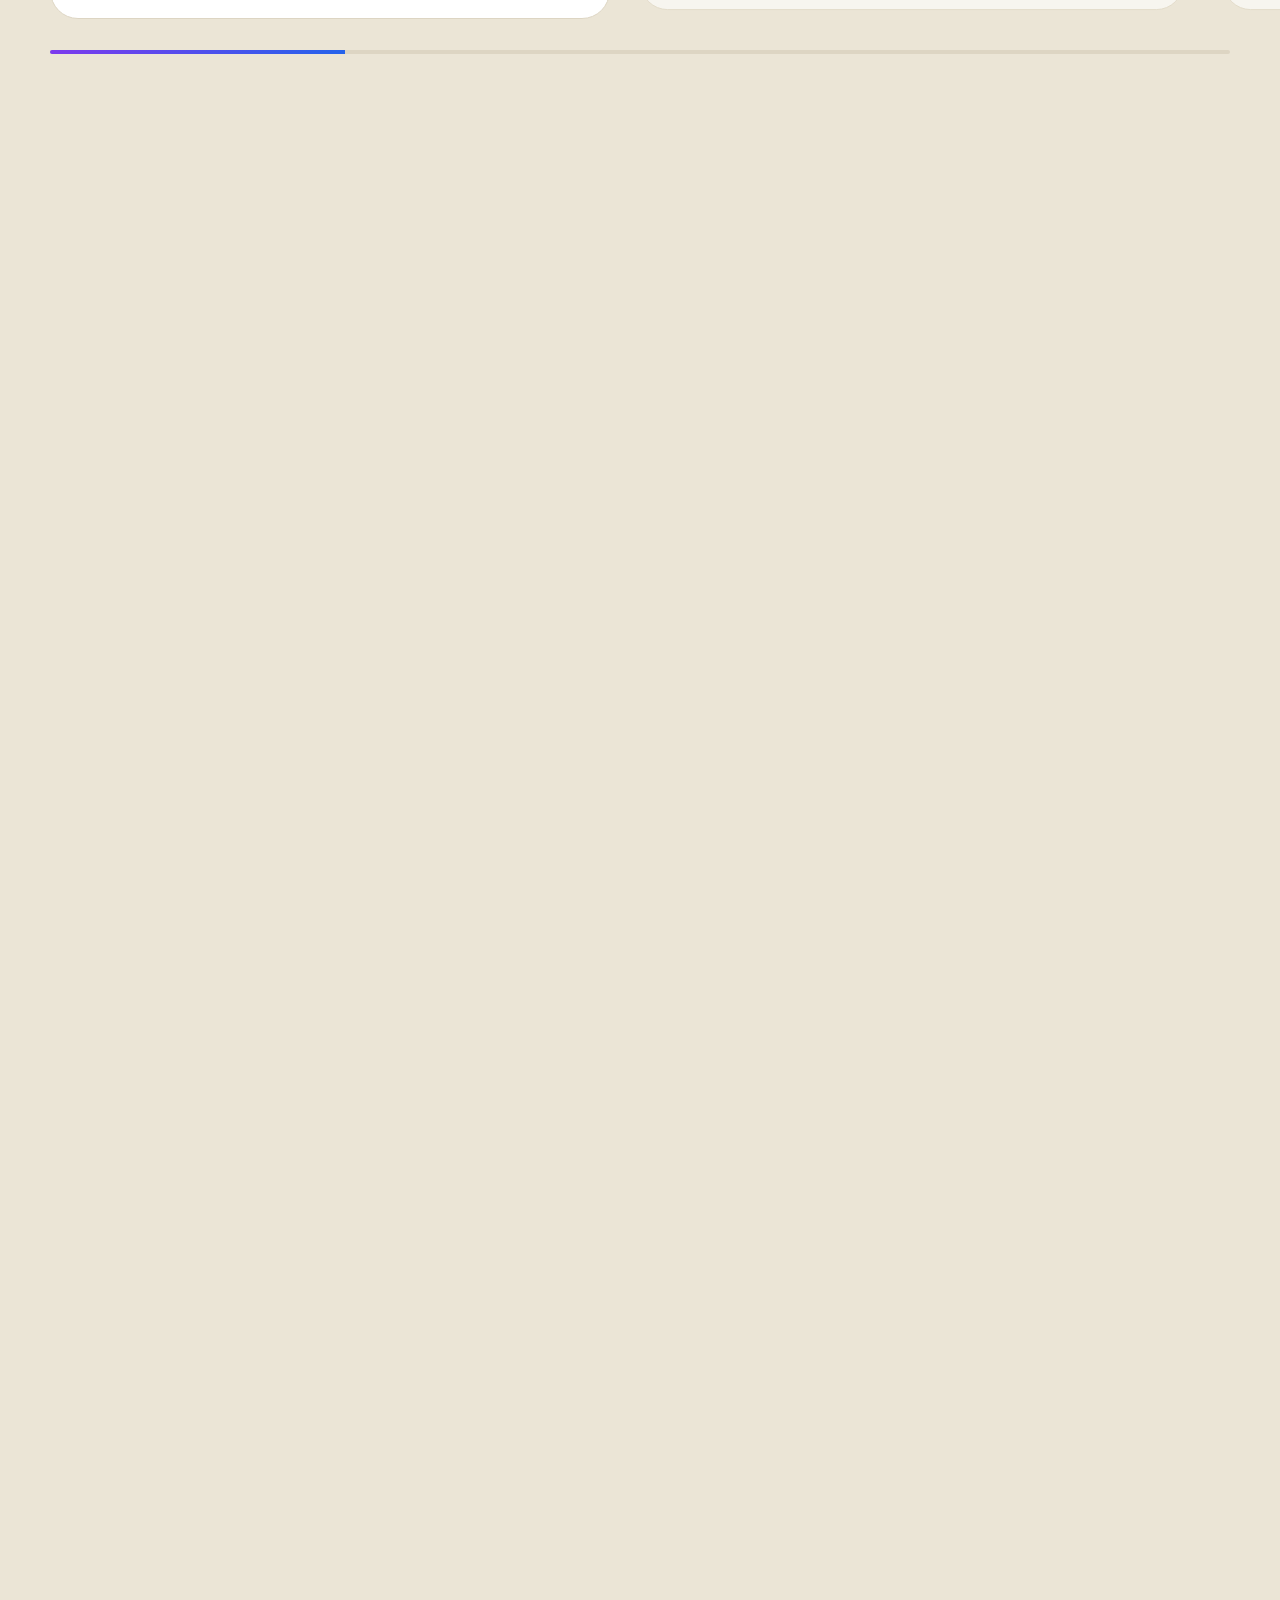
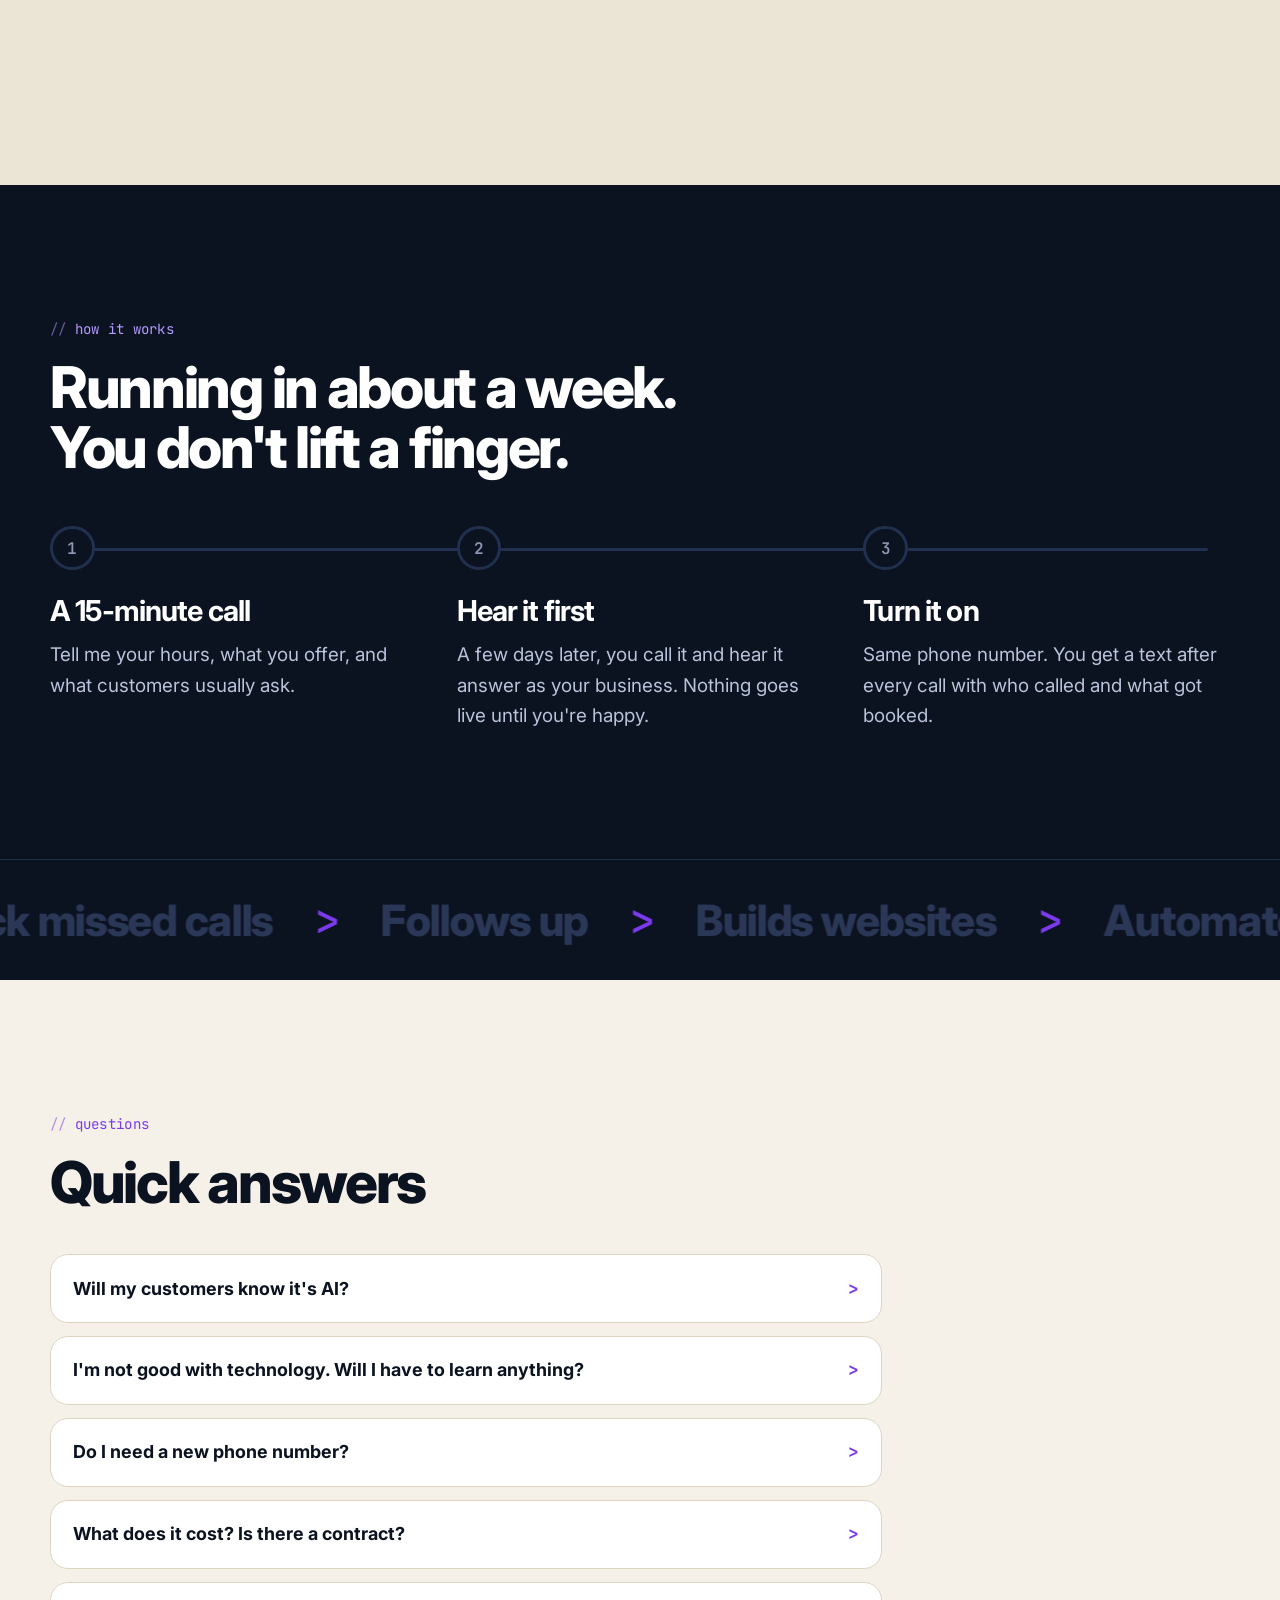
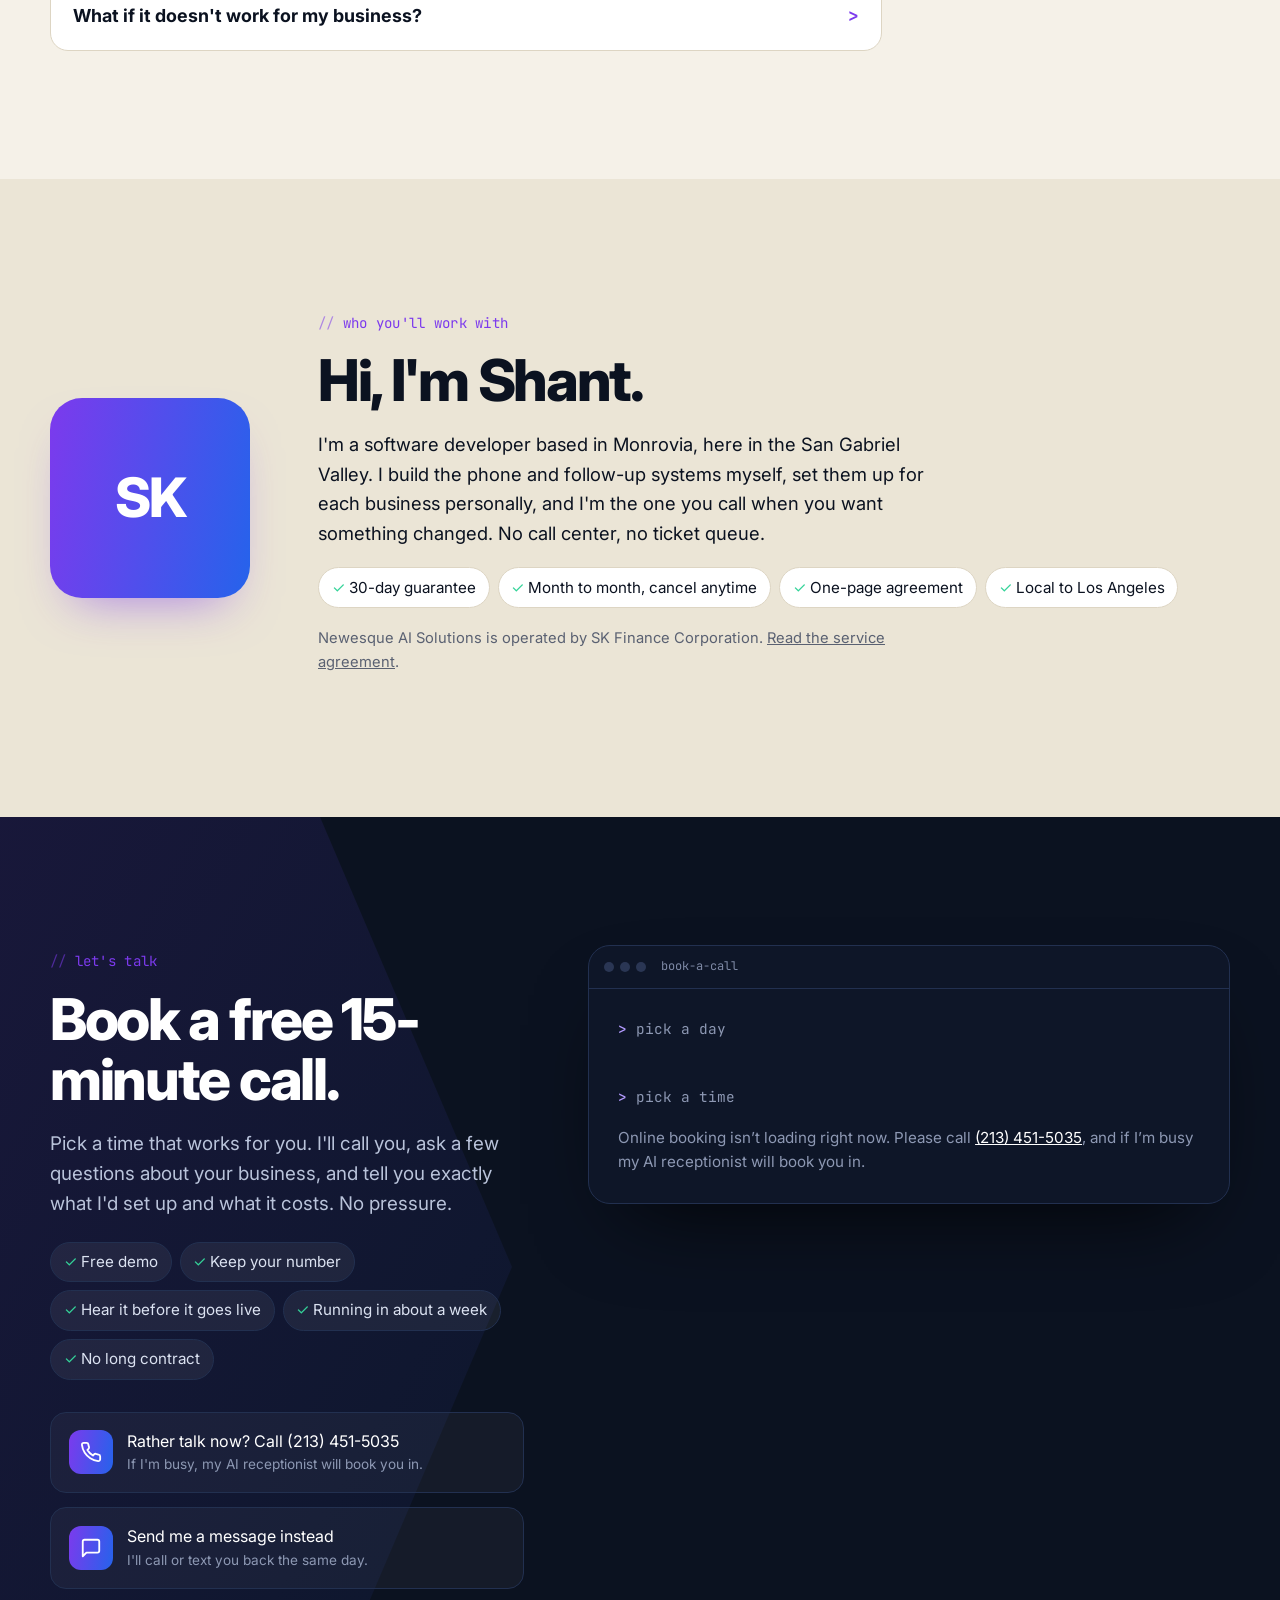
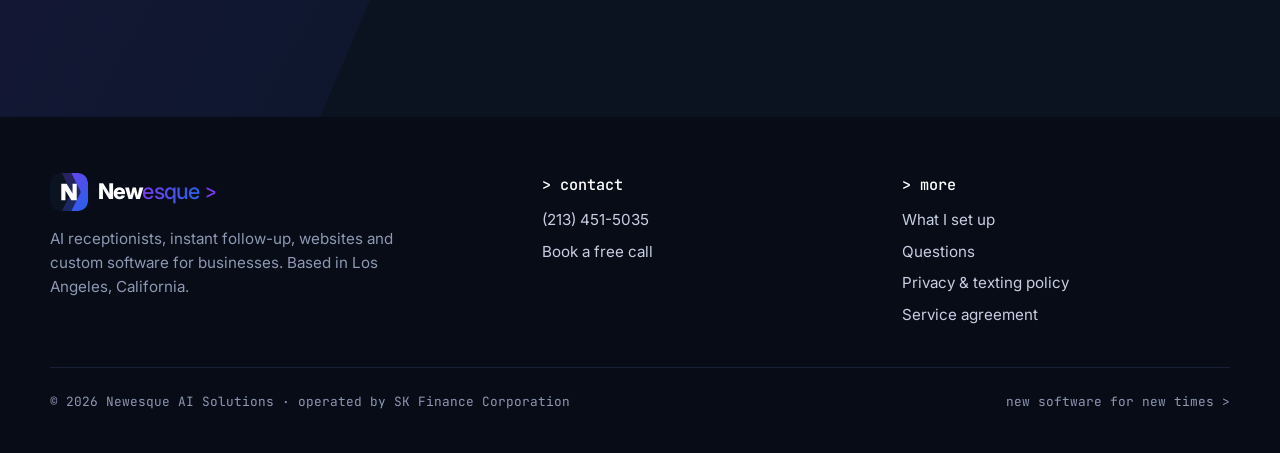
==== commit 80cfbcbc: "Service agreement page, About section, 30-day guarantee FAQ Co-Authored-By: Claude Opus 5.5 <noreply" ====
--- a/index.html
+++ b/index.html
@@ -267,7 +267,22 @@
       <details class="rv"><summary>Will my customers know it's AI?</summary><p>That's up to you. It can introduce itself as your AI assistant, or simply answer as your front desk. Either way it sounds calm and natural. Call (213) 451-5035 and judge for yourself.</p></details>
       <details class="rv"><summary>I'm not good with technology. Will I have to learn anything?</summary><p>No. I set everything up and look after it. You get a text after each call. If you can read a text message, you're all set.</p></details>
       <details class="rv"><summary>Do I need a new phone number?</summary><p>No. You keep your number. Calls you don't answer go to the receptionist instead of voicemail.</p></details>
-      <details class="rv"><summary>What does it cost? Is there a contract?</summary><p>The demo is free. I'll set one up that answers as your business so you can hear it first. If you want to keep it, you'll get a clear price before you commit to anything. No long-term contract.</p></details>
+      <details class="rv"><summary>What does it cost? Is there a contract?</summary><p>The demo is free. I'll set one up that answers as your business so you can hear it first. If you want to keep it, you'll get a clear price before you commit to anything. It's month to month: no long-term contract, cancel anytime.</p></details>
+      <details class="rv"><summary>What if it doesn't work for my business?</summary><p>Every setup comes with a 30-day guarantee. If it isn't answering and booking the way you approved in the first 30 days after it goes live, I fix it within a week. If it still isn't right, I cancel it and refund your full setup fee. The details are in the one-page <a href="agreement.html">service agreement</a>.</p></details>
+    </div>
+  </div>
+</section>
+
+<!-- ── About ─────────────────────────────────────────────────────────── -->
+<section class="sec about" id="about" aria-labelledby="about-title">
+  <div class="wrap about-grid">
+    <div class="about-photo rv left" aria-hidden="true"><span>SK</span></div>
+    <div class="rv">
+      <span class="label">who you'll work with</span>
+      <h2 class="h2" id="about-title">Hi, I'm Shant.</h2>
+      <p>I'm a software developer based in Monrovia, here in the San Gabriel Valley. I build the phone and follow-up systems myself, set them up for each business personally, and I'm the one you call when you want something changed. No call center, no ticket queue.</p>
+      <ul class="promise-chips"><li>30-day guarantee</li><li>Month to month, cancel anytime</li><li>One-page agreement</li><li>Local to Los Angeles</li></ul>
+      <p class="fine-print">Newesque AI Solutions is operated by SK Finance Corporation. <a href="agreement.html">Read the service agreement</a>.</p>
     </div>
   </div>
 </section>
@@ -355,7 +370,7 @@
         <p style="margin:1rem 0 0;max-width:24rem">AI receptionists, instant follow-up, websites and custom software for businesses. Based in Los Angeles, California.</p>
       </div>
       <div><h4>&gt; contact</h4><ul><li><a href="tel:+12134515035">(213) 451-5035</a></li><li><a href="#book">Book a free call</a></li></ul></div>
-      <div><h4>&gt; more</h4><ul><li><a href="#what">What I set up</a></li><li><a href="#faq">Questions</a></li><li><a href="privacy.html">Privacy &amp; texting policy</a></li></ul></div>
+      <div><h4>&gt; more</h4><ul><li><a href="#what">What I set up</a></li><li><a href="#faq">Questions</a></li><li><a href="privacy.html">Privacy &amp; texting policy</a></li><li><a href="agreement.html">Service agreement</a></li></ul></div>
     </div>
     <div class="foot-bottom"><span>© <span id="yr"></span> Newesque AI Solutions · operated by SK Finance Corporation</span><span>new software for new times &gt;</span></div>
   </div>
--- a/styles.css
+++ b/styles.css
@@ -491,3 +491,16 @@
 .svc.in .v-lead .lr { opacity: 1; transform: none; }
 .svc.in .v-lead .lr:nth-child(2) { transition-delay: .6s; } .svc.in .v-lead .lr:nth-child(3) { transition-delay: 1.3s; }
 .svc.in .v-lead .lead-clock { opacity: 1; }
+
+/* ── About ─────────────────────────────────────────────────────────── */
+.about { background: var(--paper-2); }
+.about-grid { display: grid; gap: 2rem; align-items: center; }
+@media (min-width: 860px) { .about-grid { grid-template-columns: 220px 1fr; gap: 3rem; } }
+.about-photo { width: 200px; height: 200px; border-radius: 32px; background: var(--grad); display: grid; place-items: center; box-shadow: 0 24px 50px -24px rgba(124,58,237,.6); overflow: hidden; }
+.about-photo span { color: #fff; font-weight: 800; font-size: 3.4rem; letter-spacing: -.04em; }
+.about-photo img { width: 100%; height: 100%; object-fit: cover; }
+.about p { font-size: 1.15rem; max-width: 40rem; }
+.about .promise-chips { margin: 1.2rem 0; }
+.about .fine-print { font-size: .92rem; color: var(--muted); }
+.about .fine-print a { color: inherit; }
+.about .promise-chips li { background: #fff; border: 1px solid var(--line-paper); color: var(--ink); }
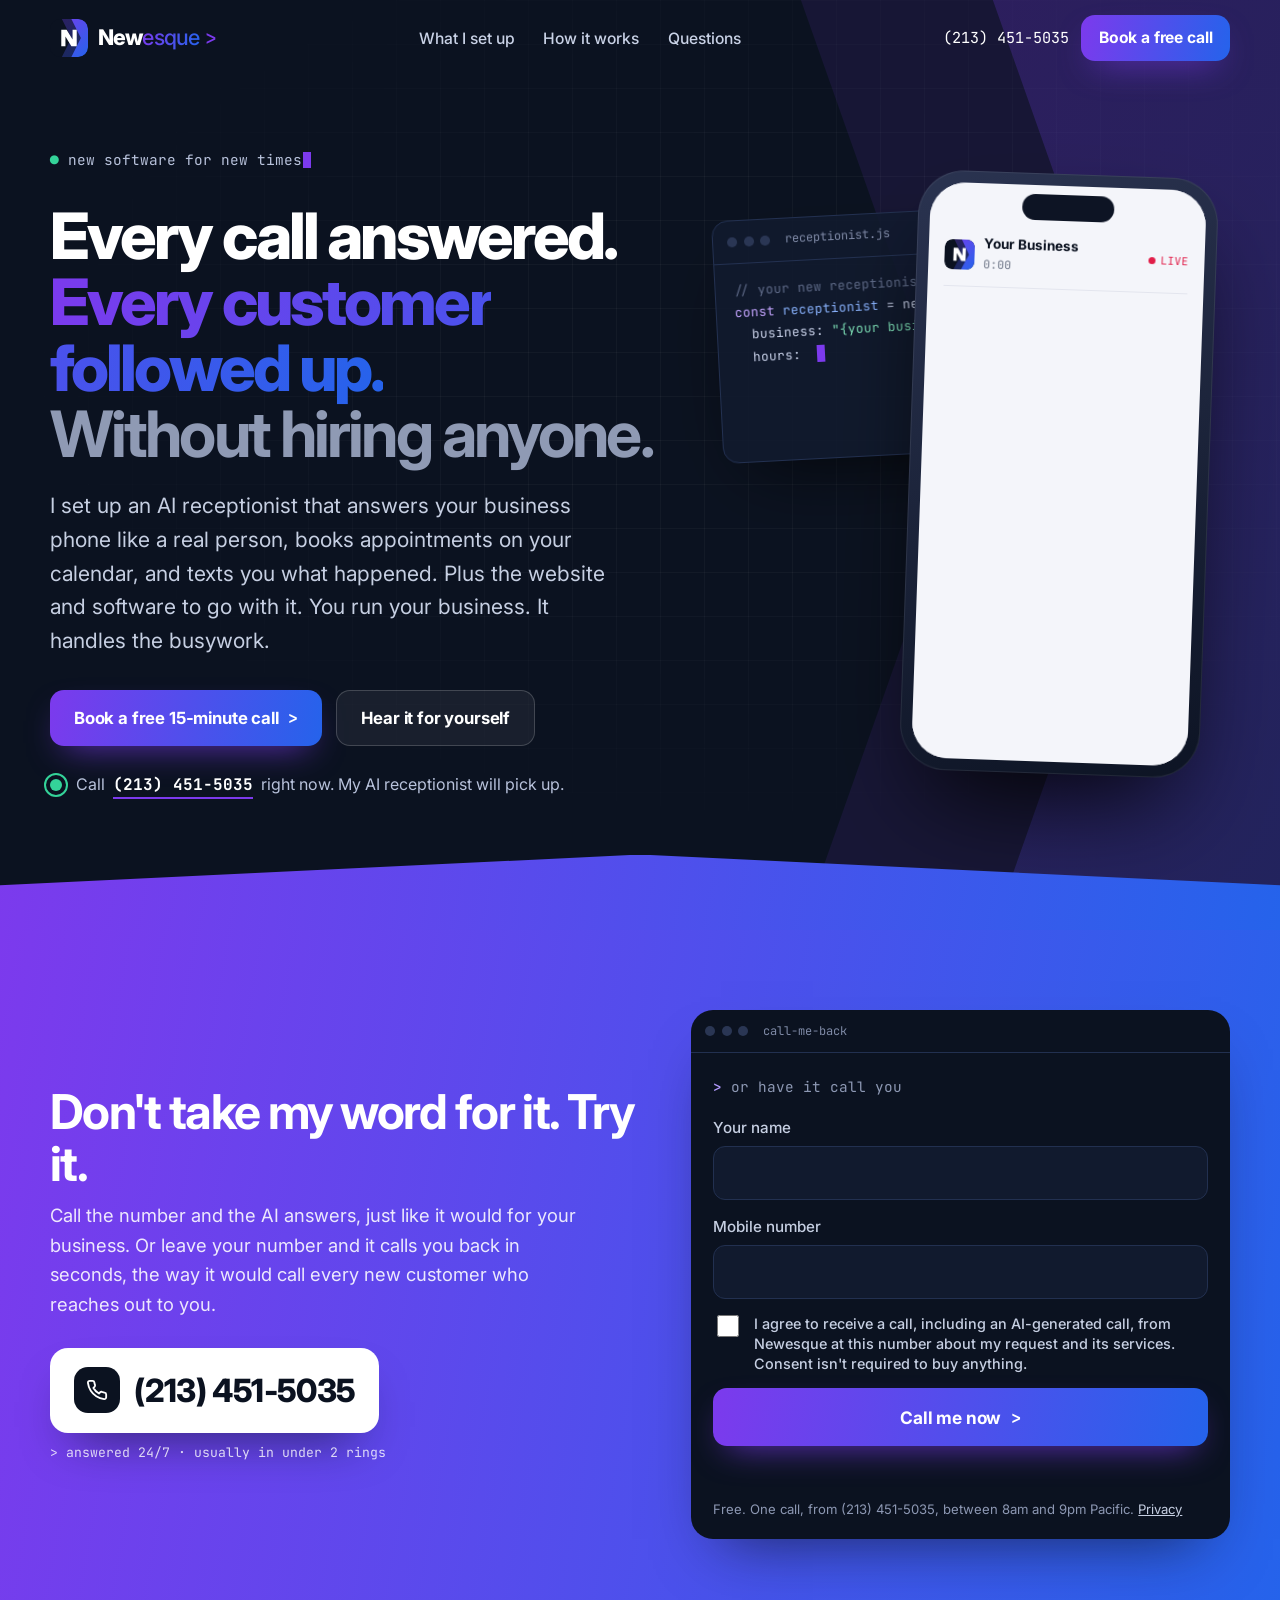
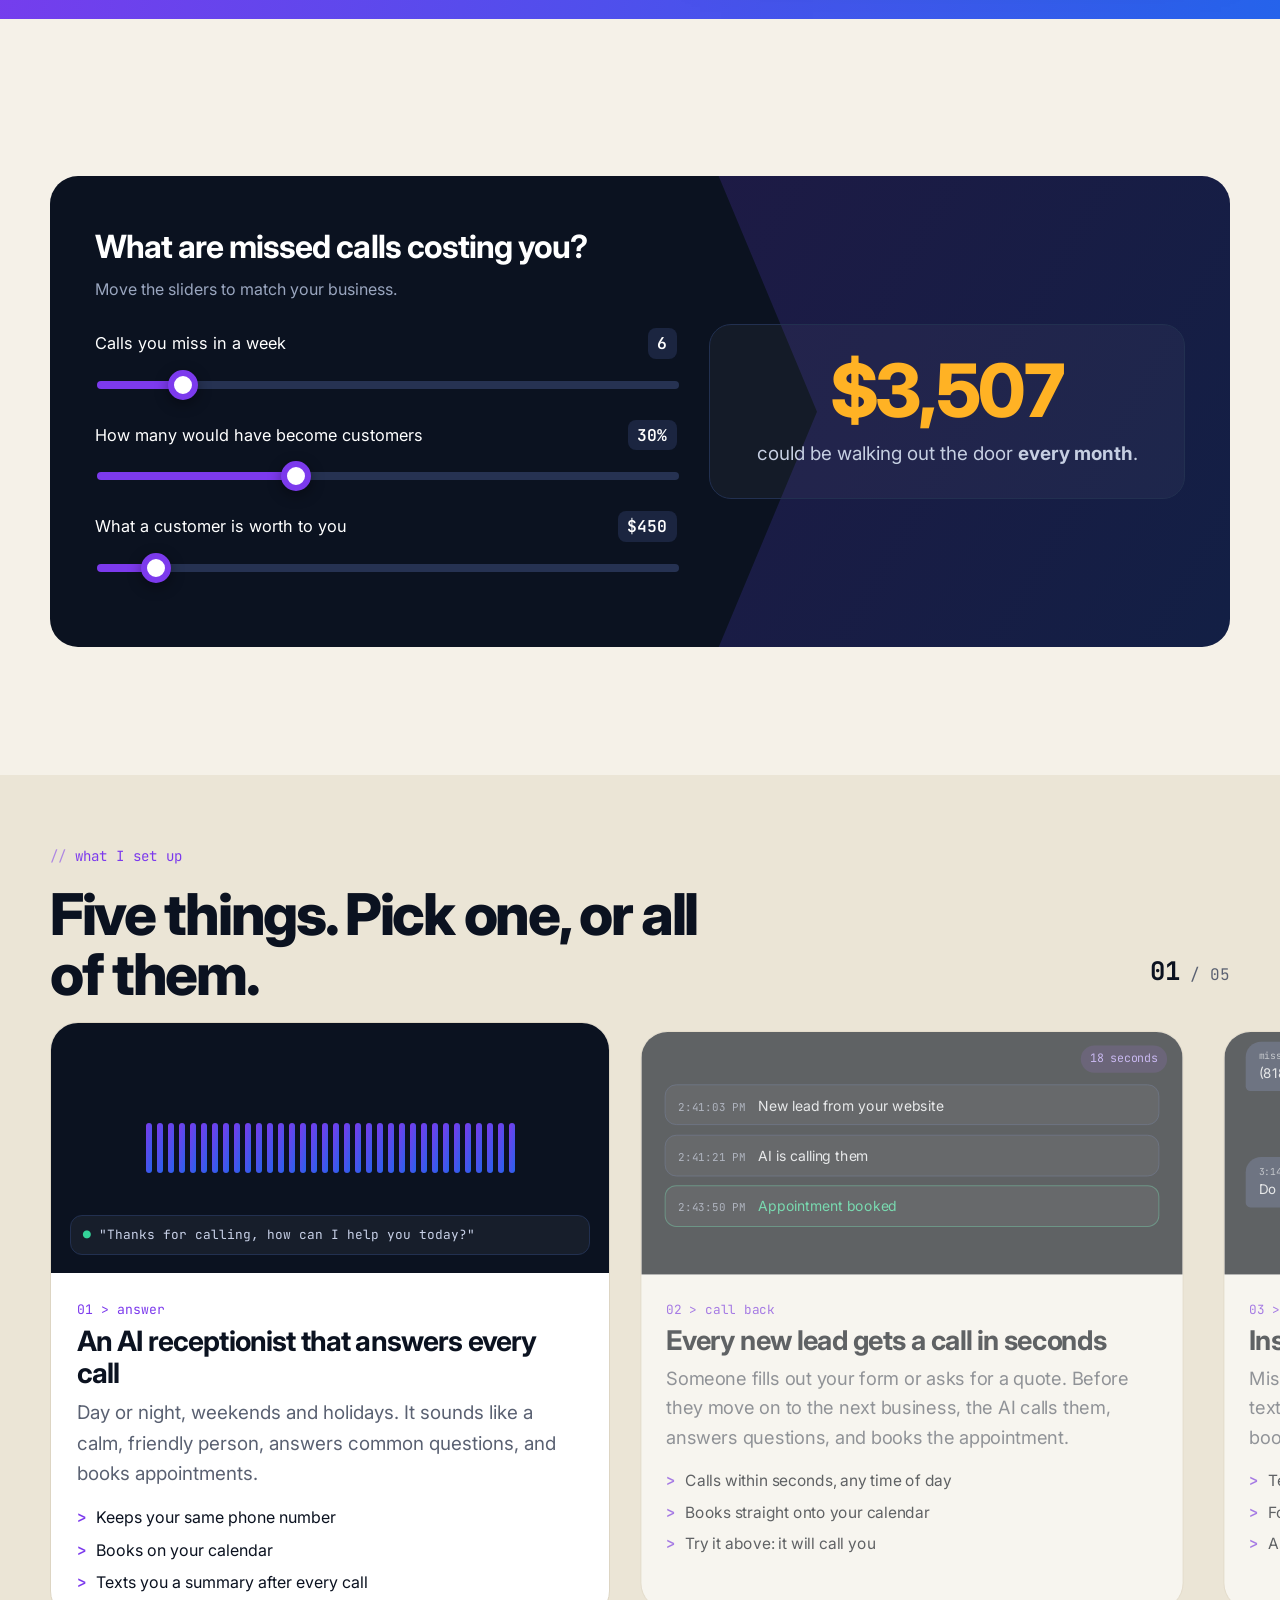
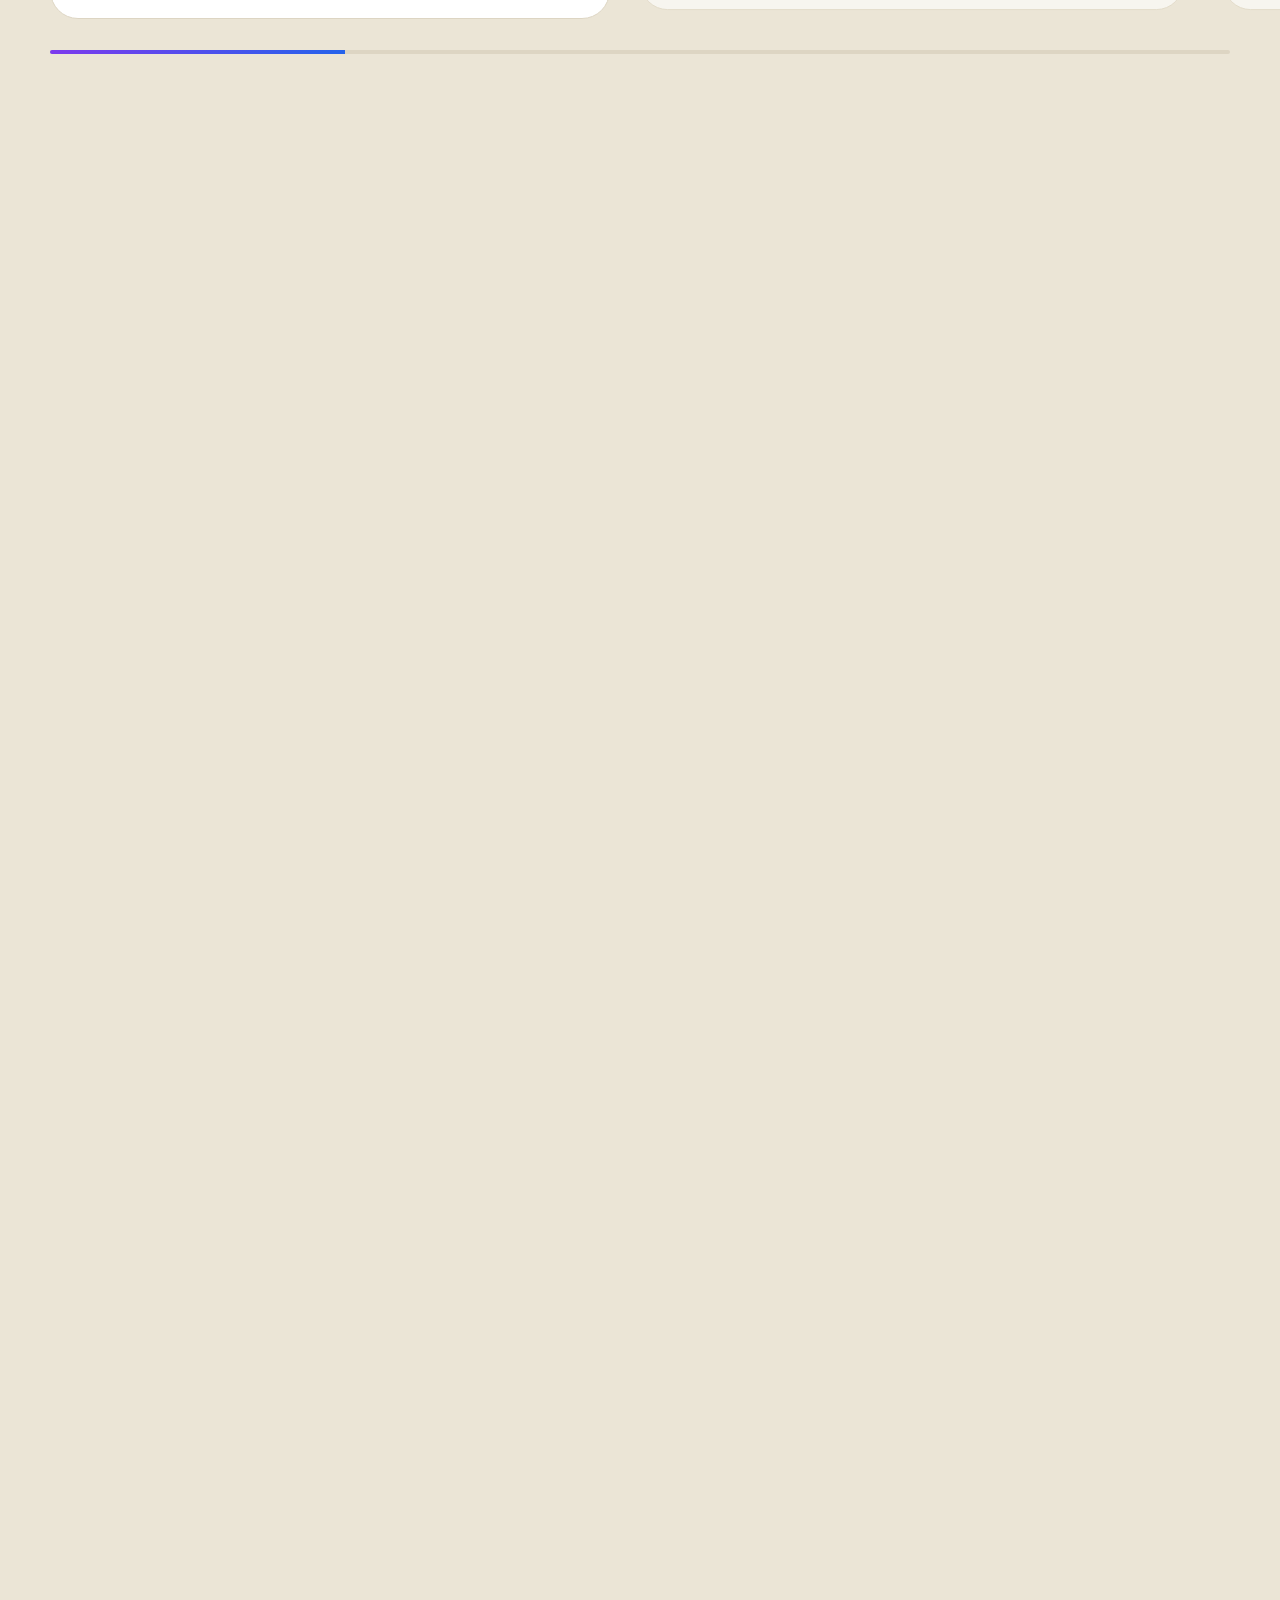
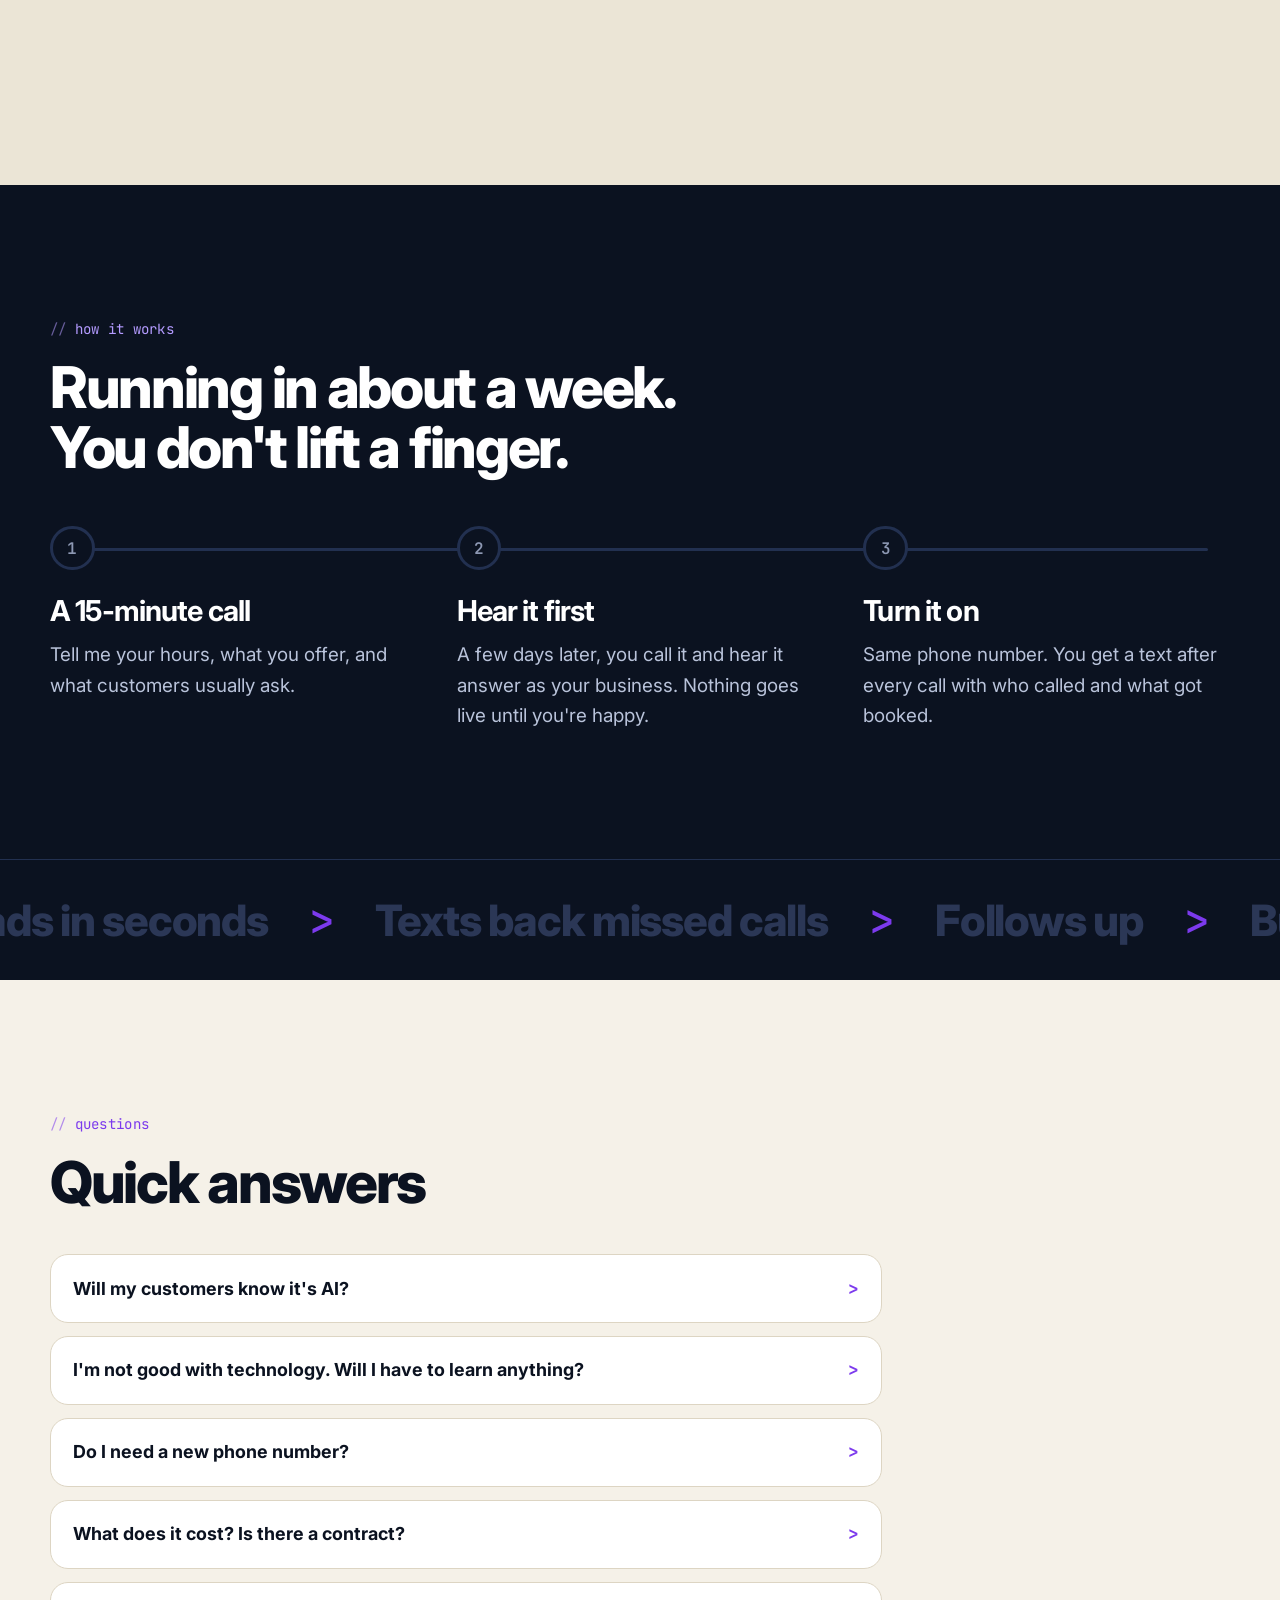
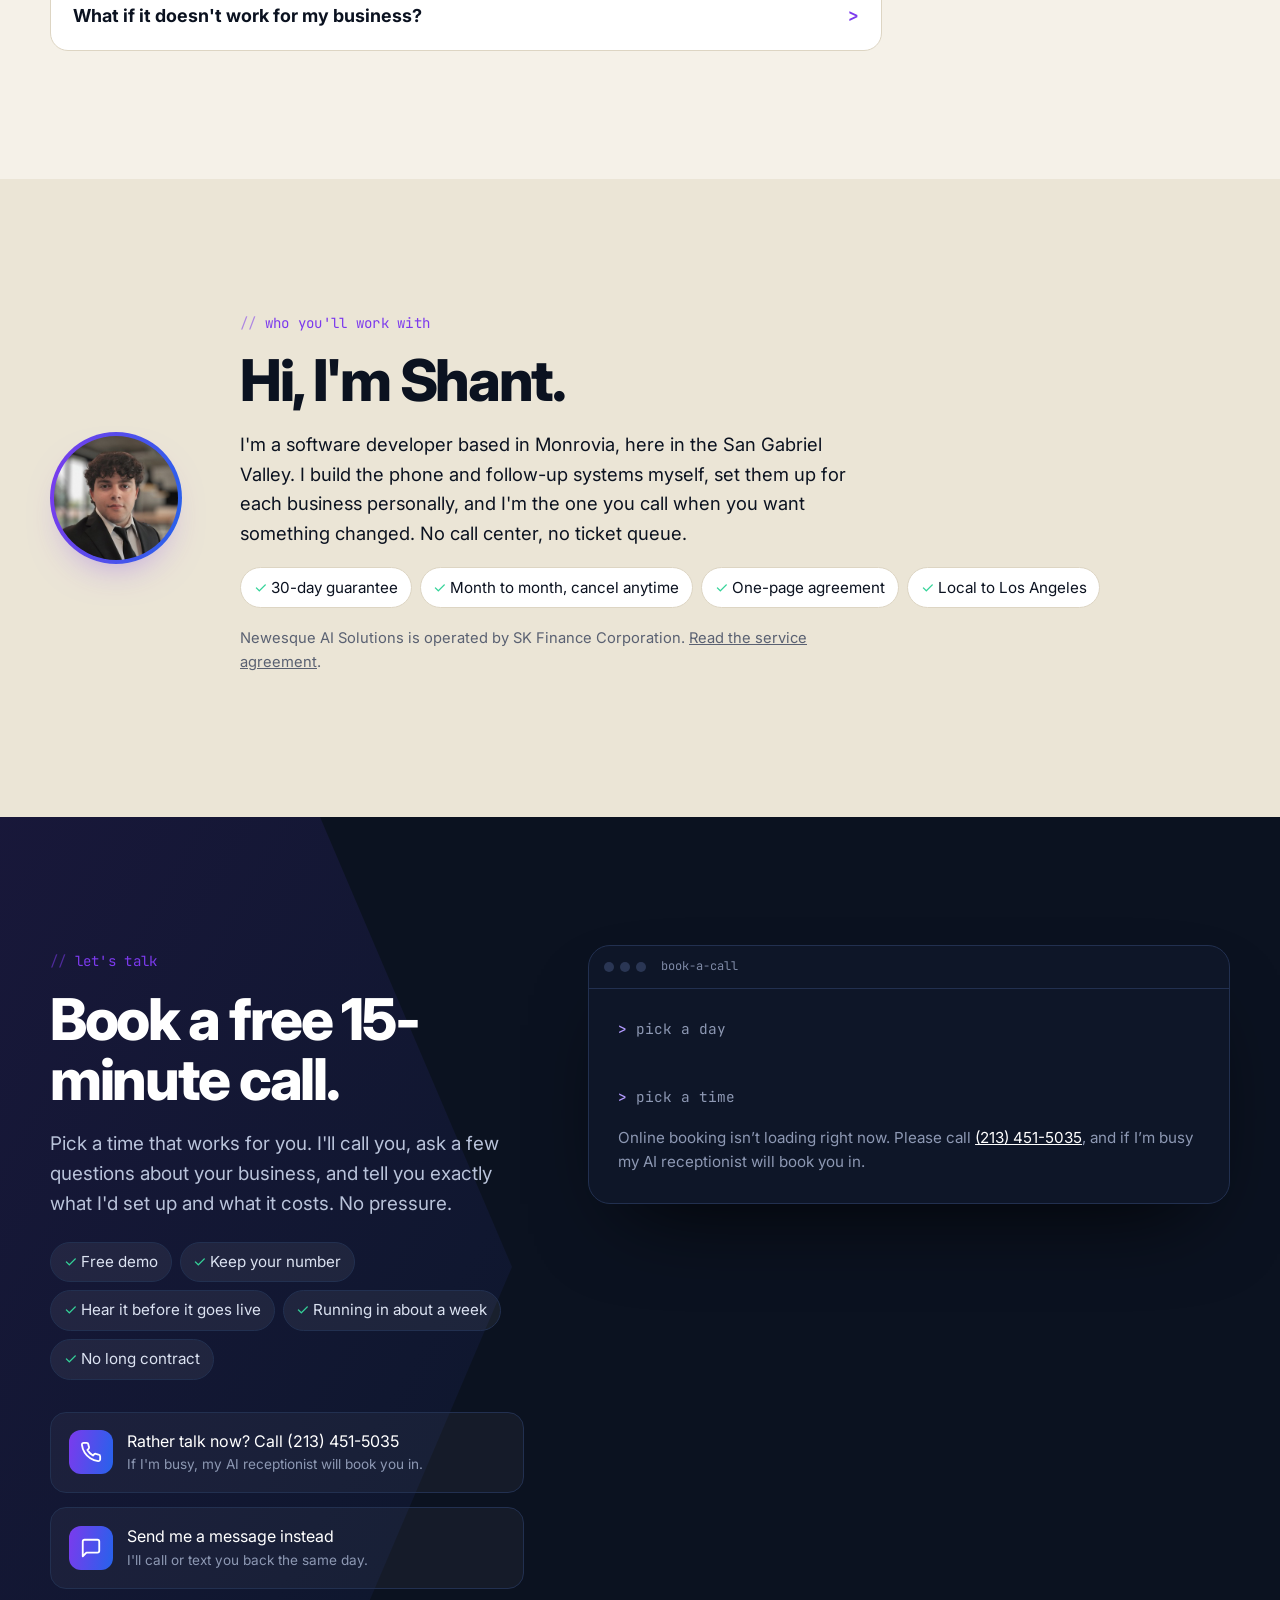
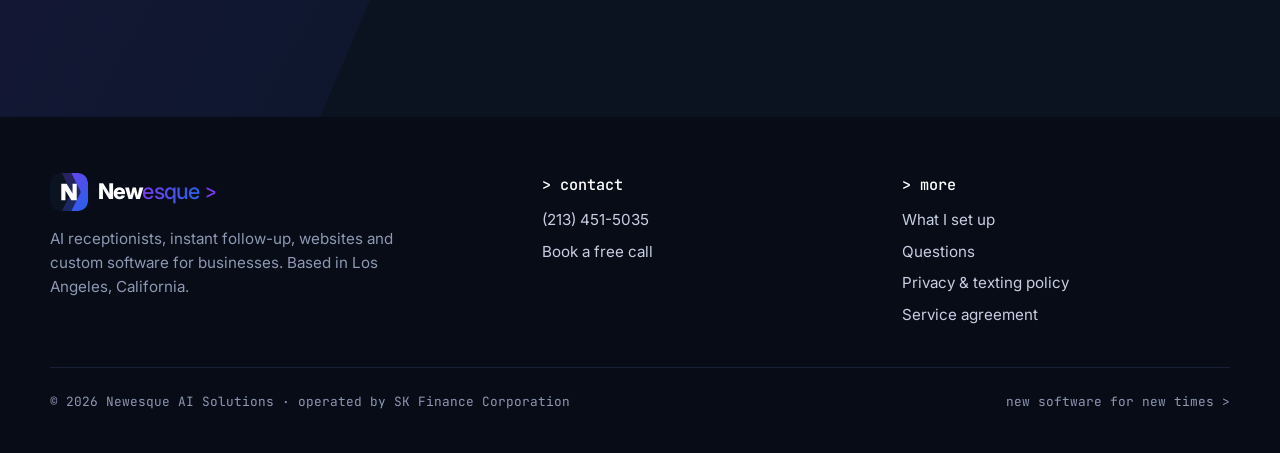
==== commit 00b3b5ea: "About: small round photo of Shant Co-Authored-By: Claude Opus 5.5 <noreply@anthropic.com>" ====
--- a/index.html
+++ b/index.html
@@ -276,7 +276,7 @@
 <!-- ── About ─────────────────────────────────────────────────────────── -->
 <section class="sec about" id="about" aria-labelledby="about-title">
   <div class="wrap about-grid">
-    <div class="about-photo rv left" aria-hidden="true"><span>SK</span></div>
+    <div class="about-photo rv left"><img src="assets/img/shant.jpg" alt="Shant Keshishian" width="132" height="132" loading="lazy"></div>
     <div class="rv">
       <span class="label">who you'll work with</span>
       <h2 class="h2" id="about-title">Hi, I'm Shant.</h2>
--- a/styles.css
+++ b/styles.css
@@ -495,8 +495,9 @@
 /* ── About ─────────────────────────────────────────────────────────── */
 .about { background: var(--paper-2); }
 .about-grid { display: grid; gap: 2rem; align-items: center; }
-@media (min-width: 860px) { .about-grid { grid-template-columns: 220px 1fr; gap: 3rem; } }
-.about-photo { width: 200px; height: 200px; border-radius: 32px; background: var(--grad); display: grid; place-items: center; box-shadow: 0 24px 50px -24px rgba(124,58,237,.6); overflow: hidden; }
+@media (min-width: 860px) { .about-grid { grid-template-columns: 150px 1fr; gap: 2.5rem; } }
+.about-photo { width: 132px; height: 132px; border-radius: 50%; background: var(--grad); padding: 4px; display: grid; place-items: center; box-shadow: 0 18px 40px -22px rgba(124,58,237,.6); overflow: hidden; }
+.about-photo img { border-radius: 50%; }
 .about-photo span { color: #fff; font-weight: 800; font-size: 3.4rem; letter-spacing: -.04em; }
 .about-photo img { width: 100%; height: 100%; object-fit: cover; }
 .about p { font-size: 1.15rem; max-width: 40rem; }
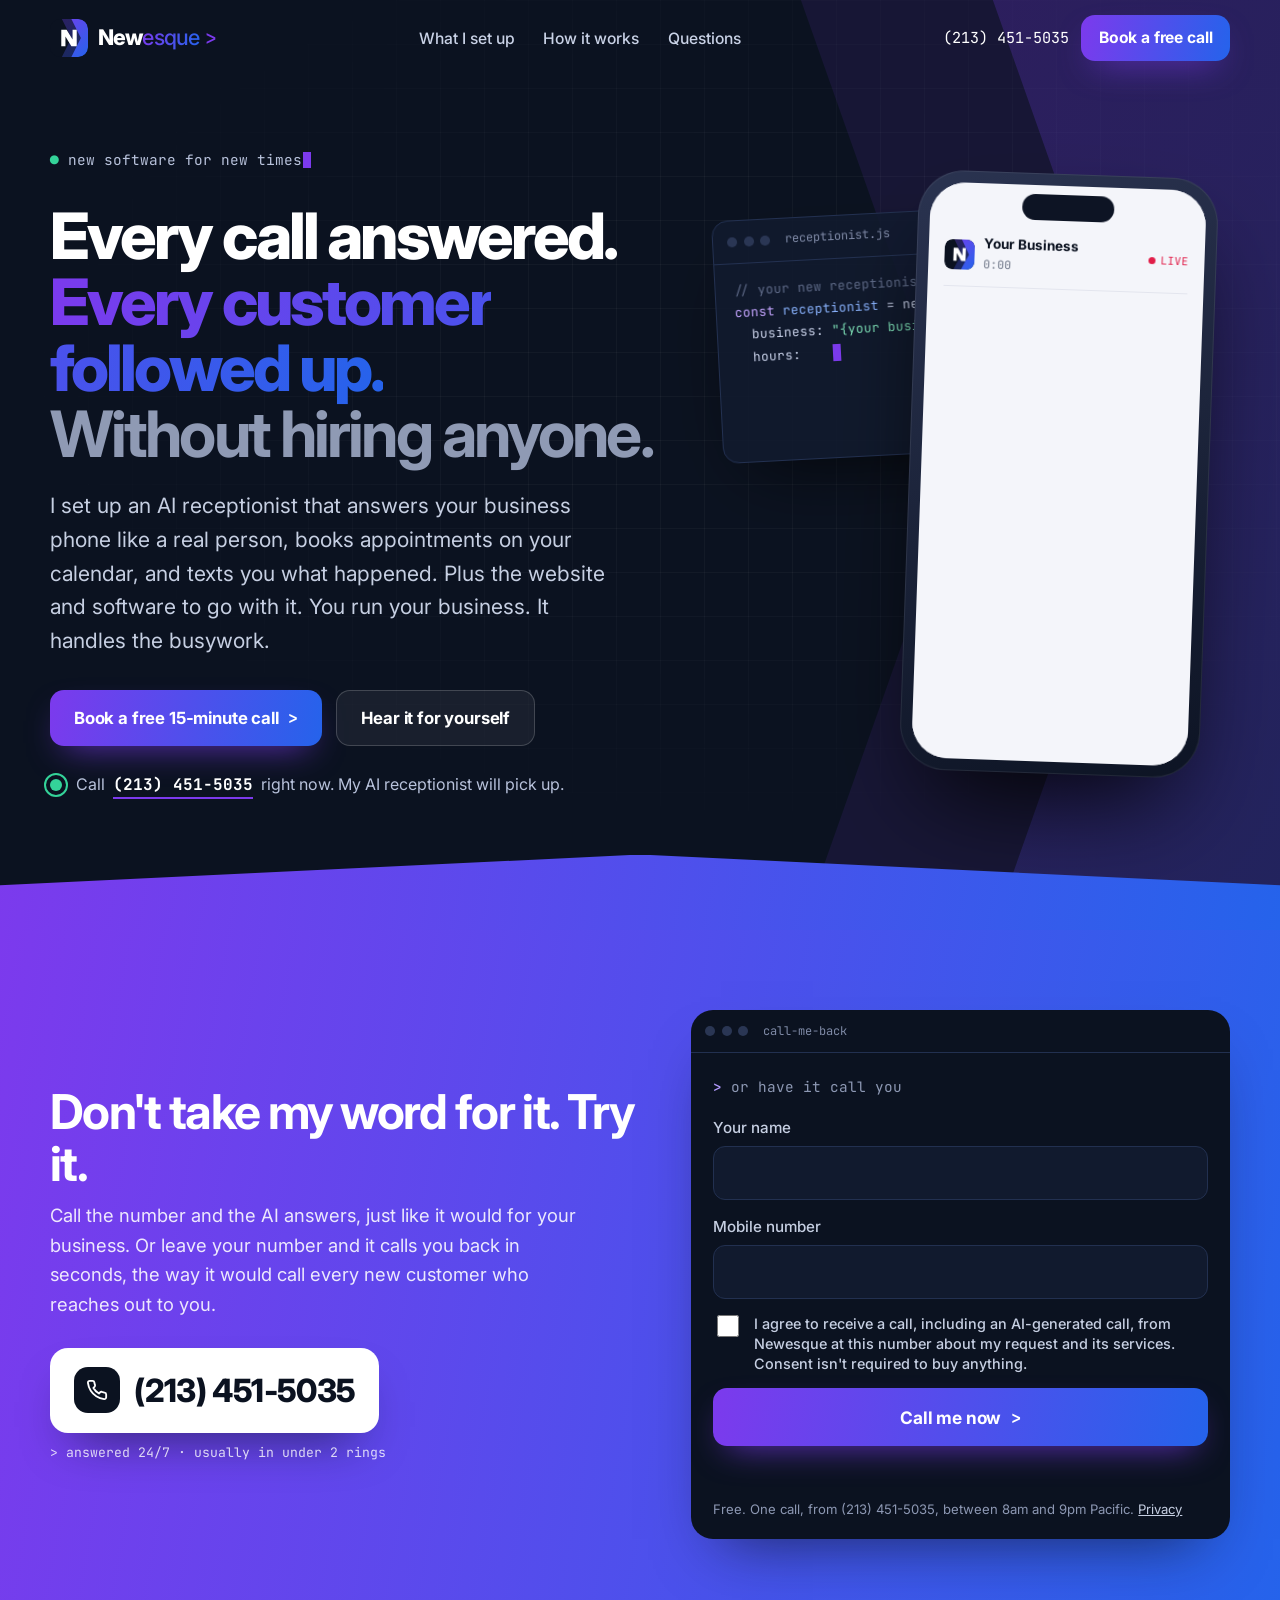
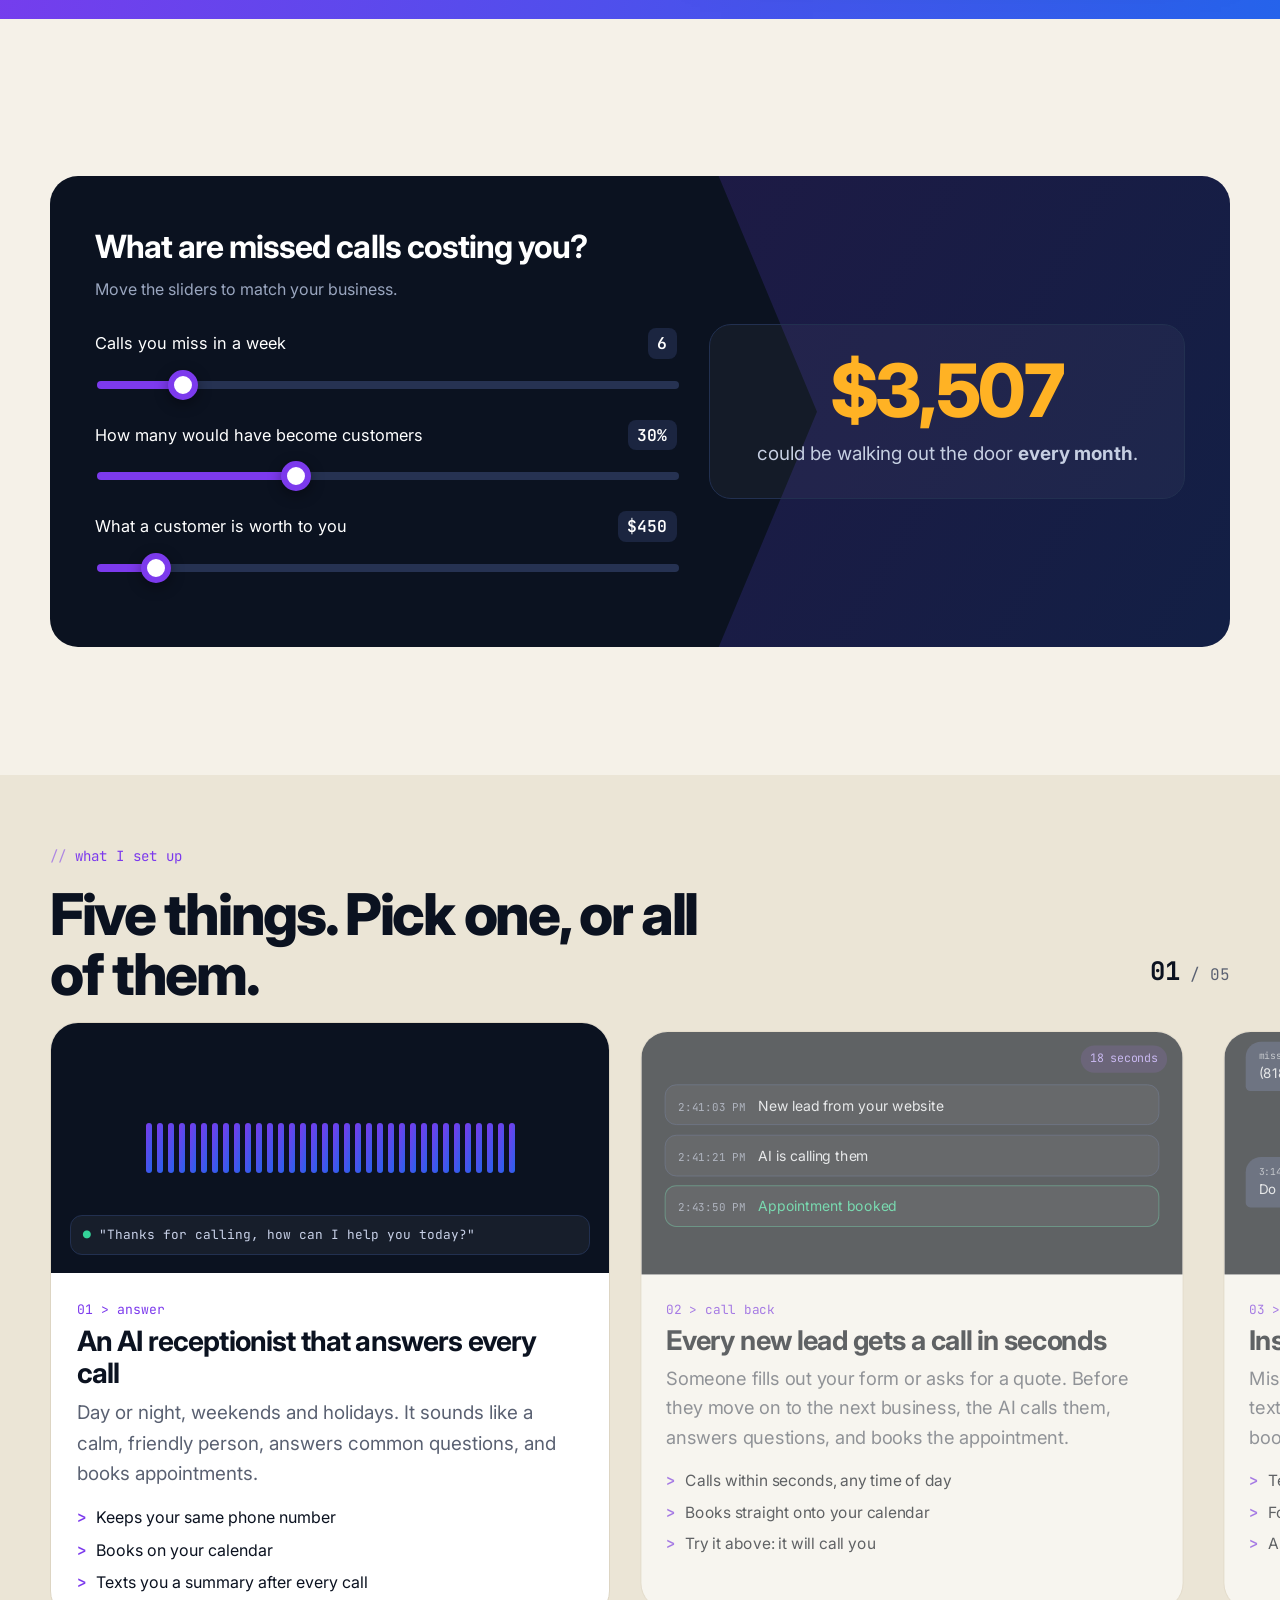
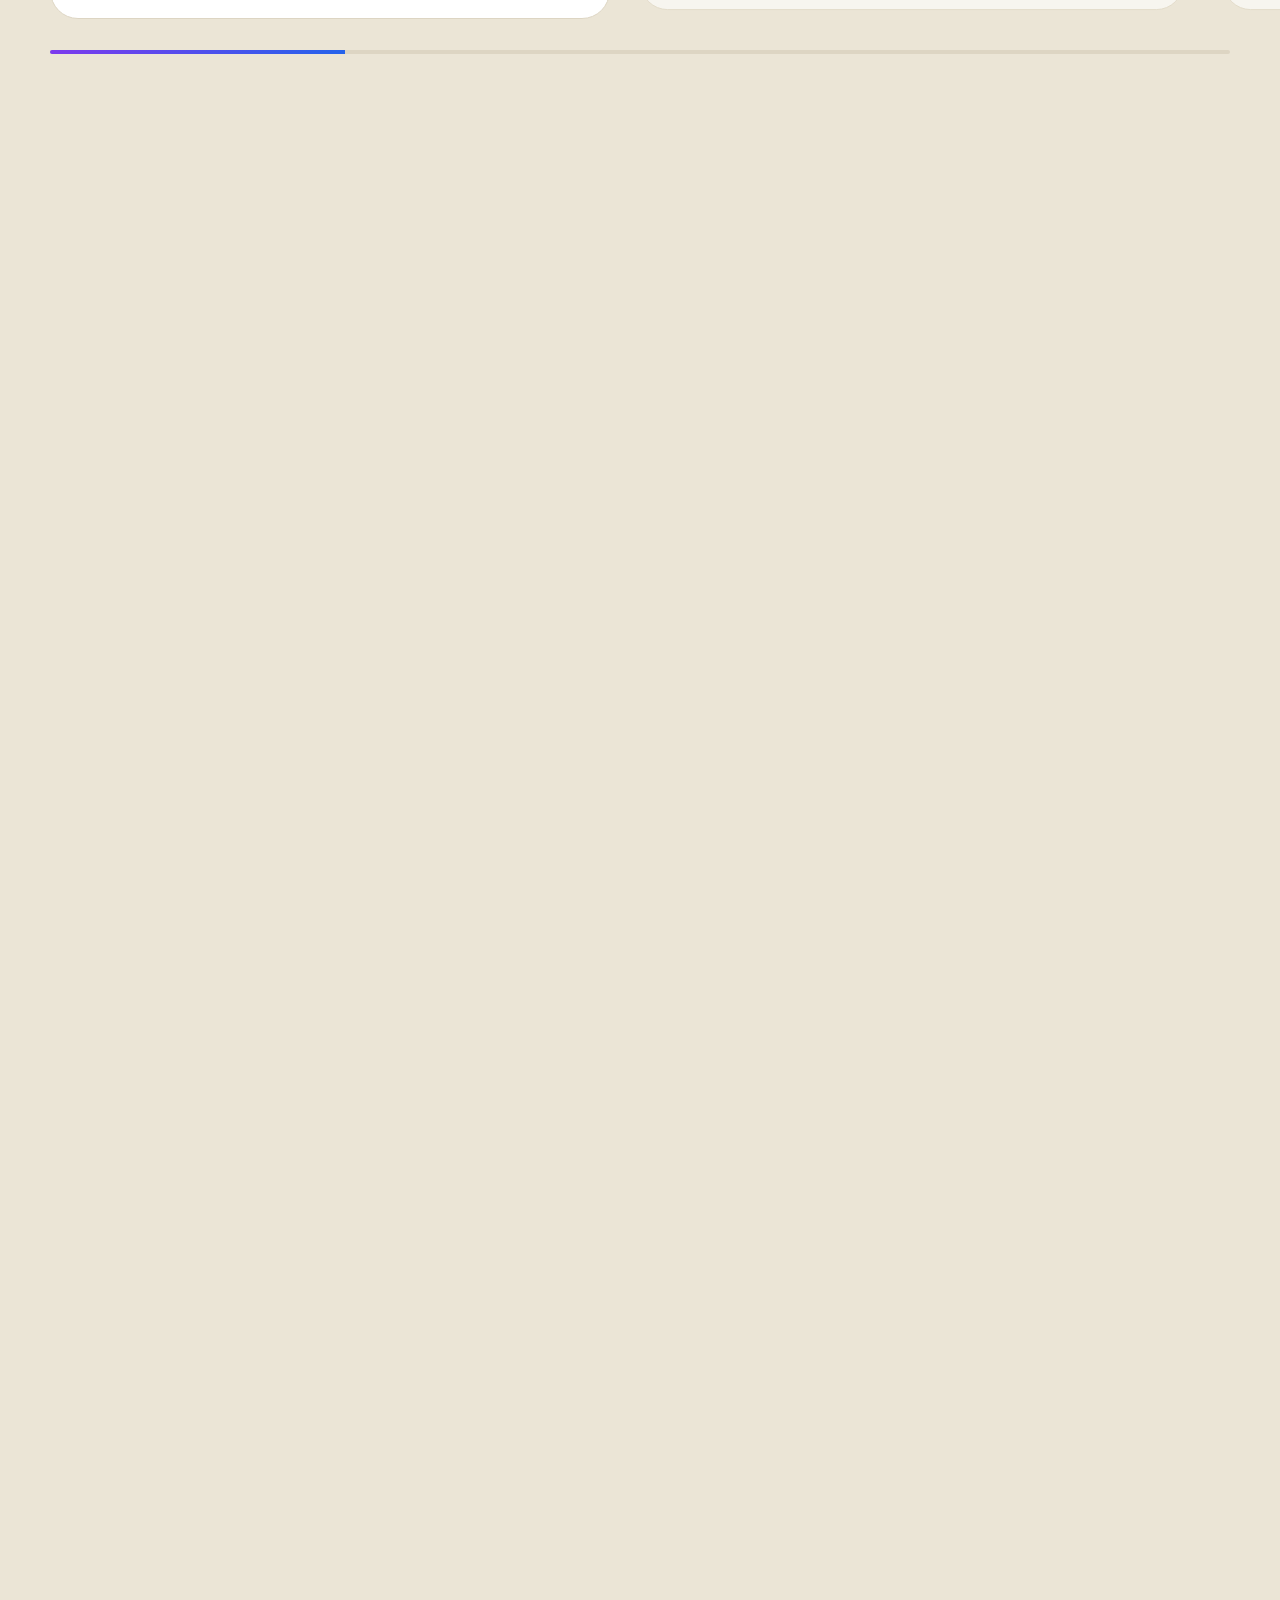
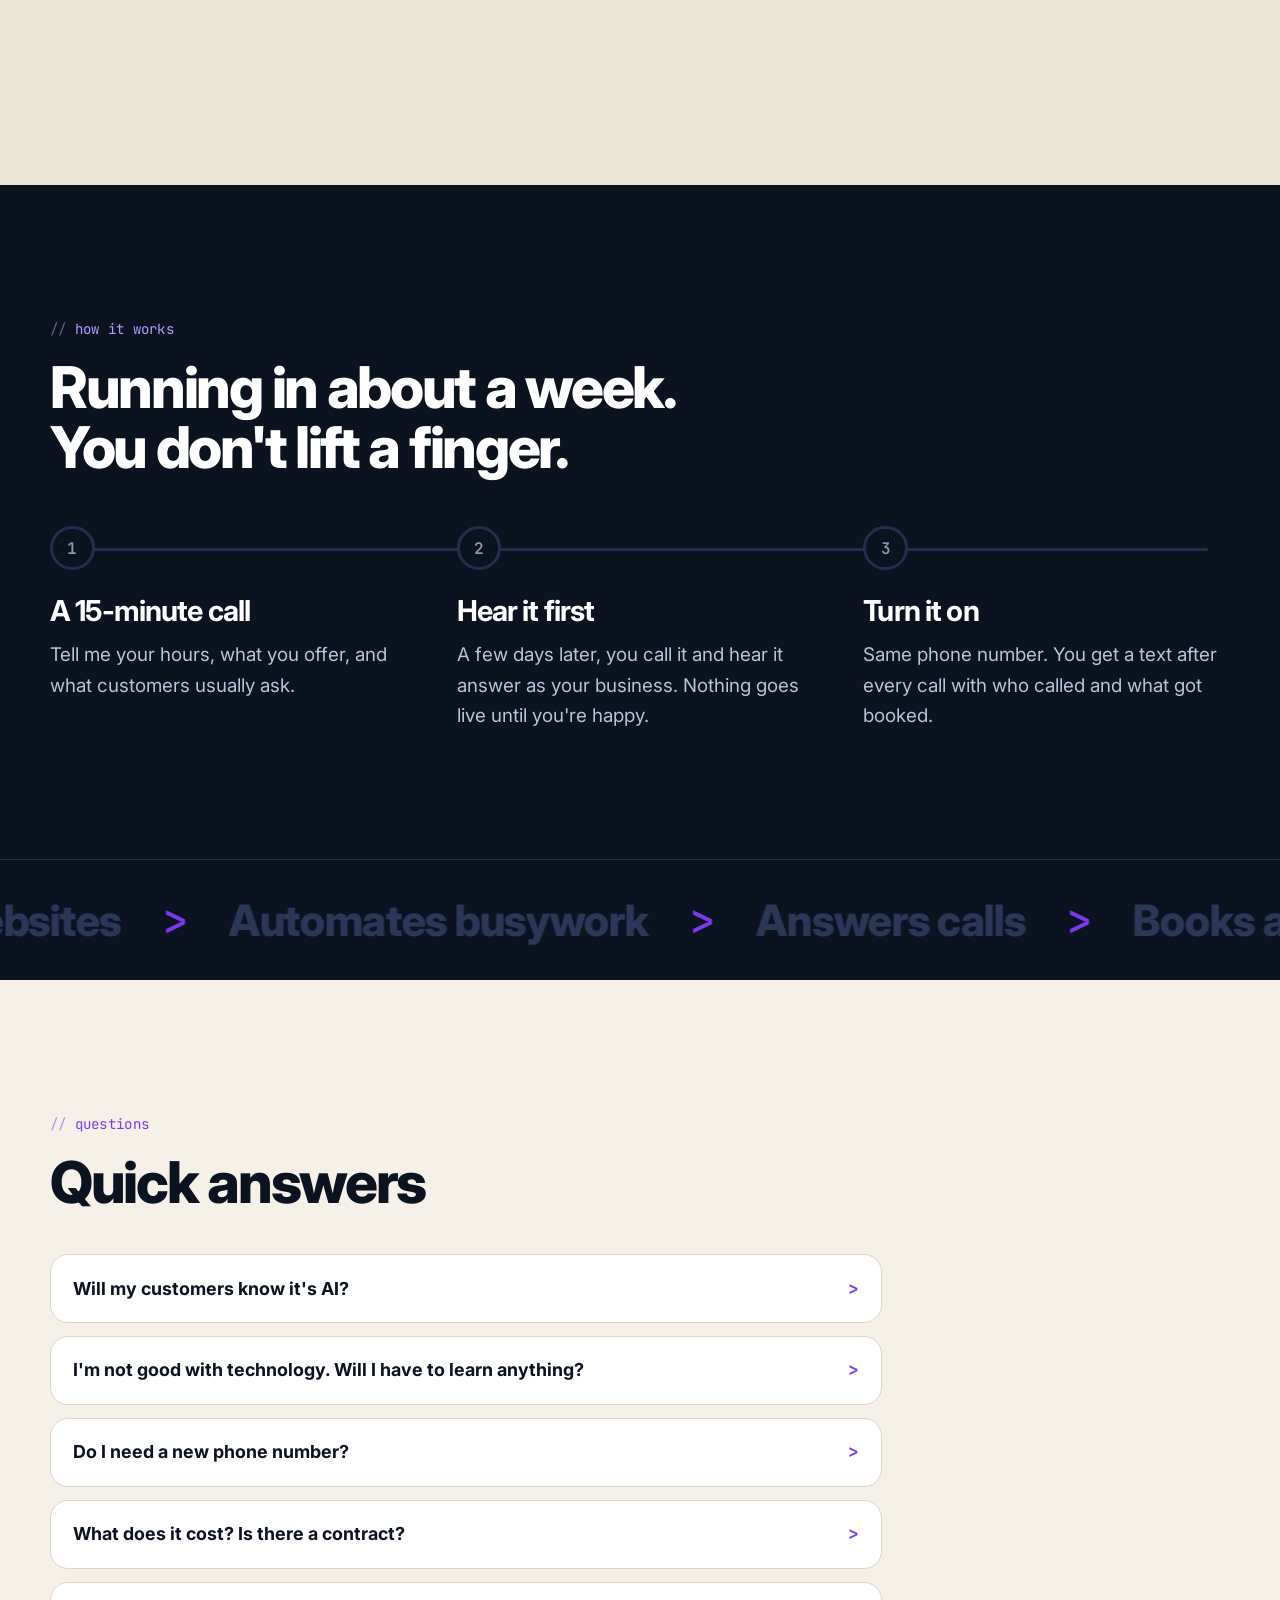
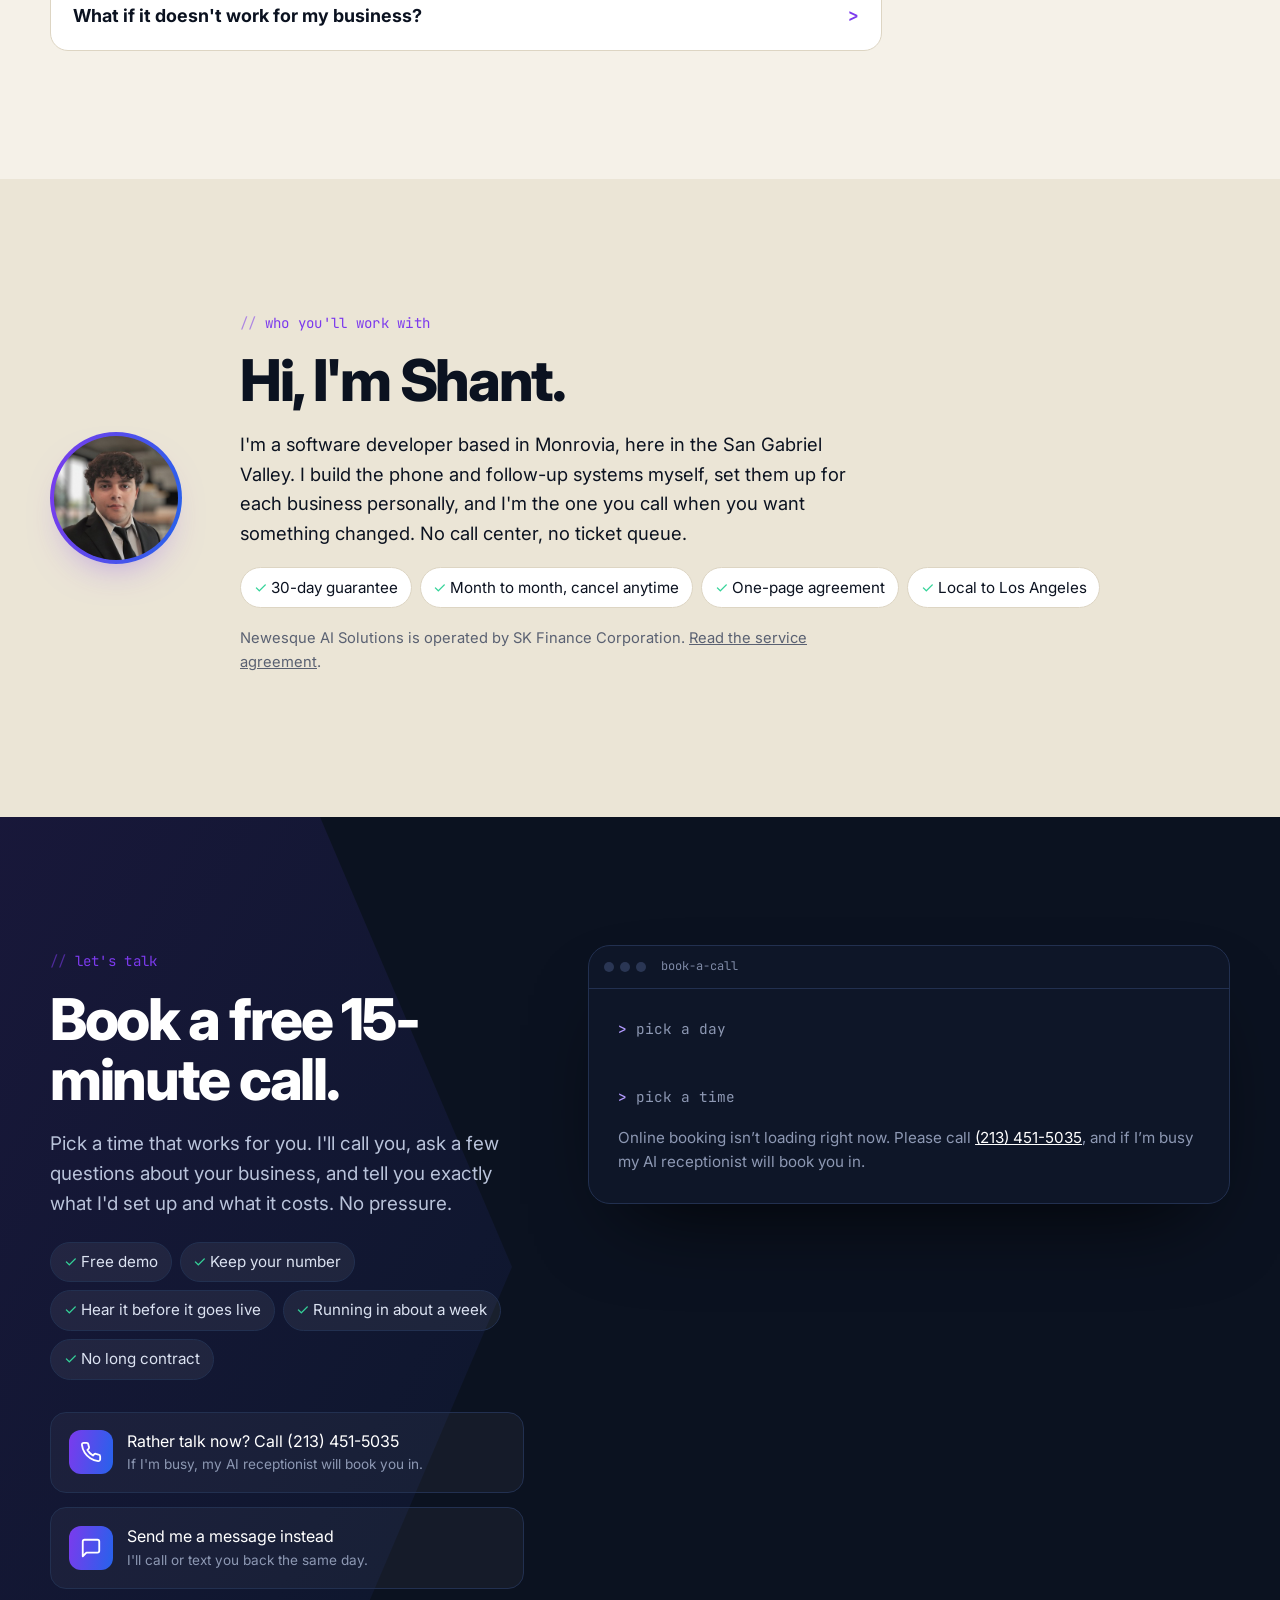
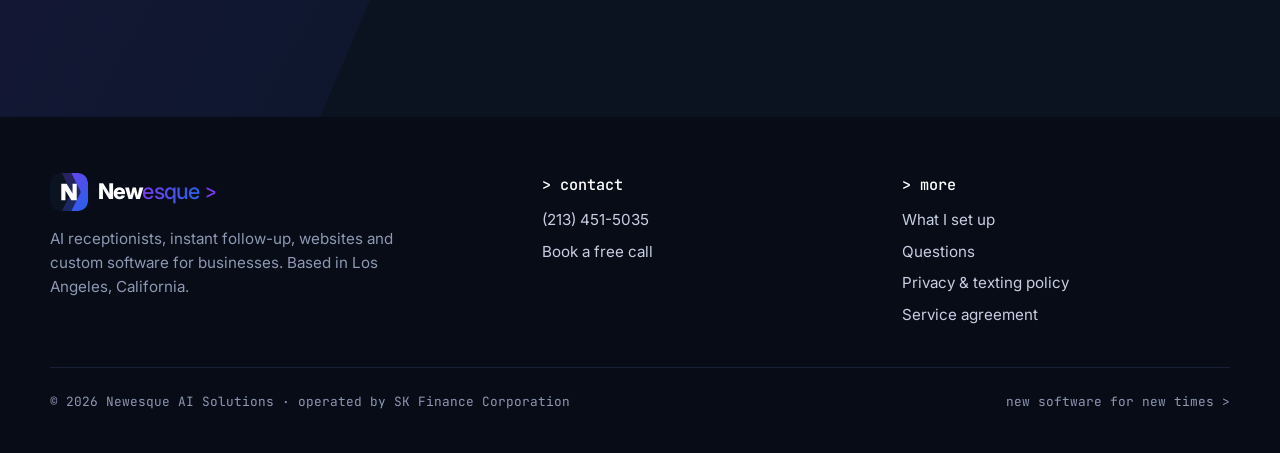
==== commit 8782f255: "Share image URL on newesque.com Co-Authored-By: Claude Opus 5.5 <noreply@anthropic.com>" ====
--- a/index.html
+++ b/index.html
@@ -8,7 +8,7 @@
 <meta name="theme-color" content="#0b1220">
 <meta property="og:title" content="Newesque — Every call answered. Every customer followed up.">
 <meta property="og:description" content="An AI receptionist that answers your business phone, books appointments on your calendar, and texts you a summary. Call (213) 451-5035 to hear it live.">
-<meta property="og:image" content="https://shantk2006.github.io/newesque-site/assets/og.png">
+<meta property="og:image" content="https://newesque.com/assets/og.png">
 <meta property="og:type" content="website">
 <meta name="twitter:card" content="summary_large_image">
 <link rel="icon" type="image/svg+xml" href="assets/logo/newesque-icon.svg">
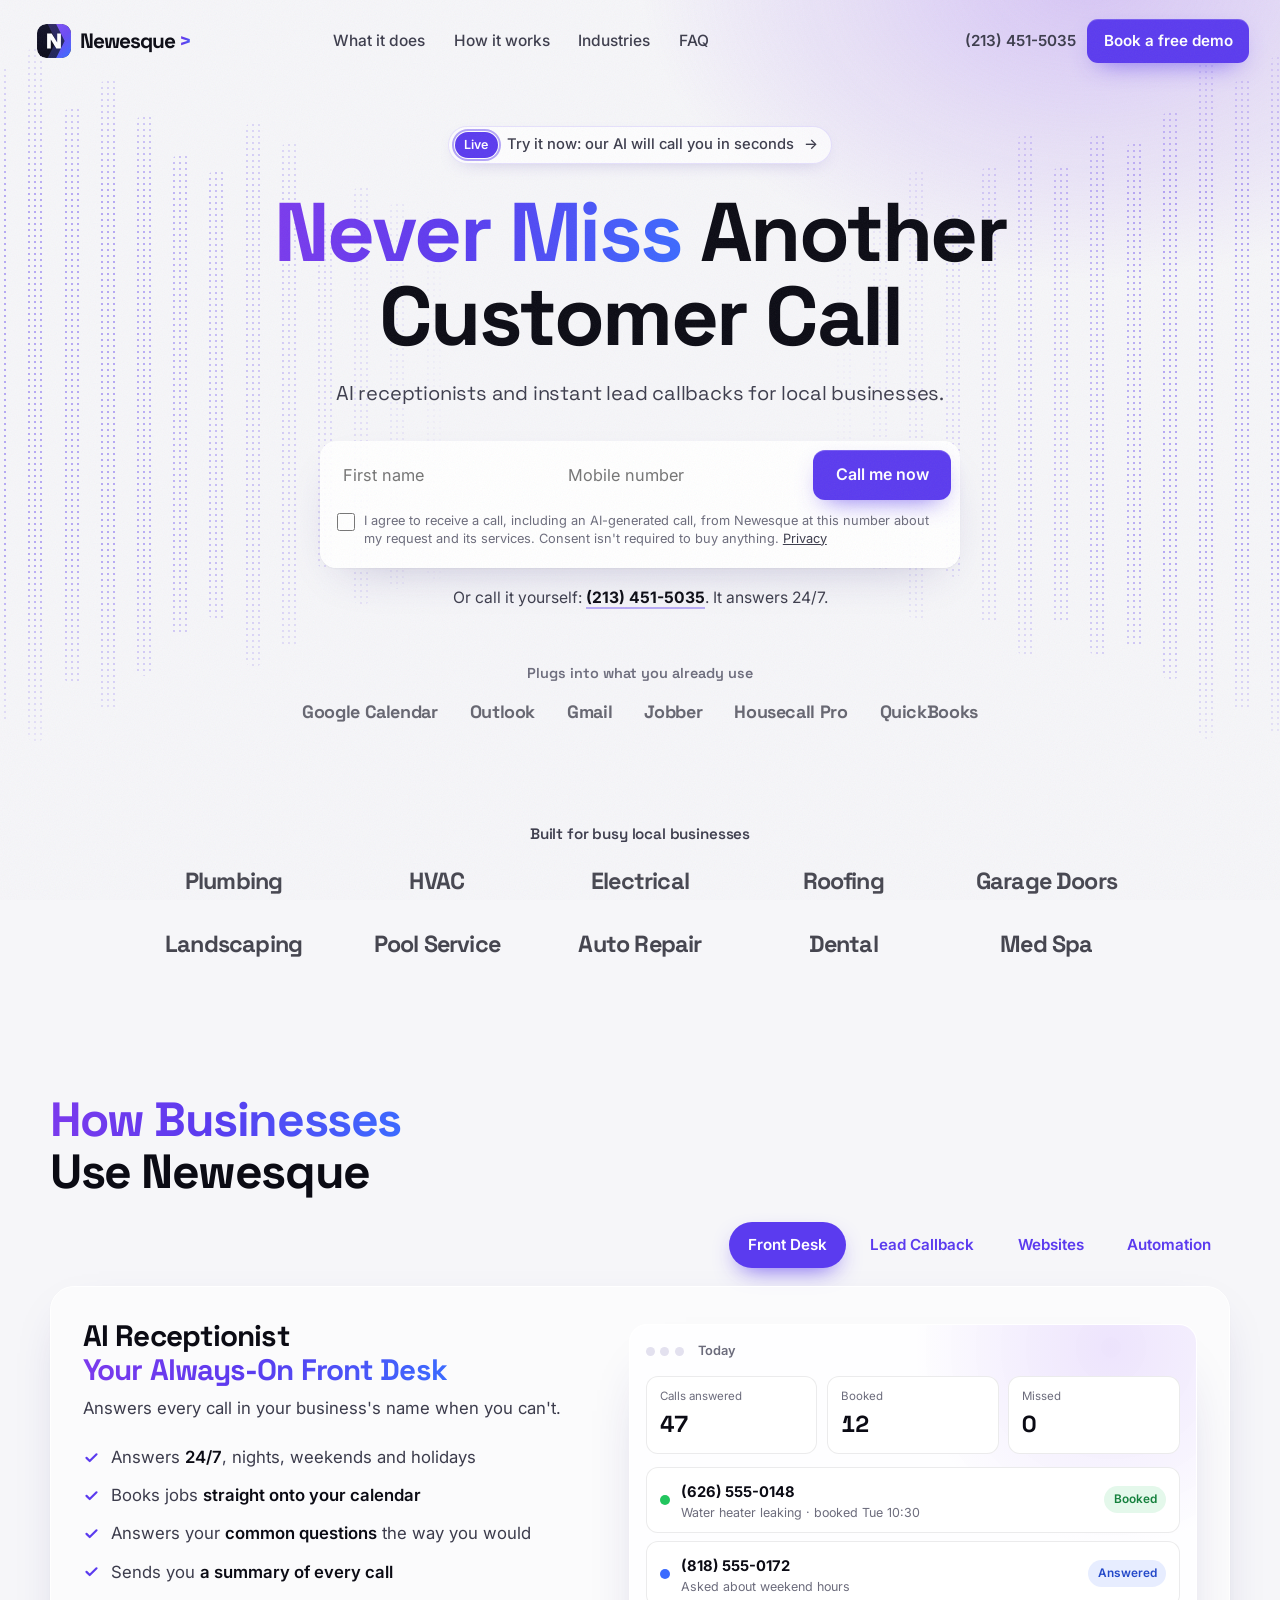
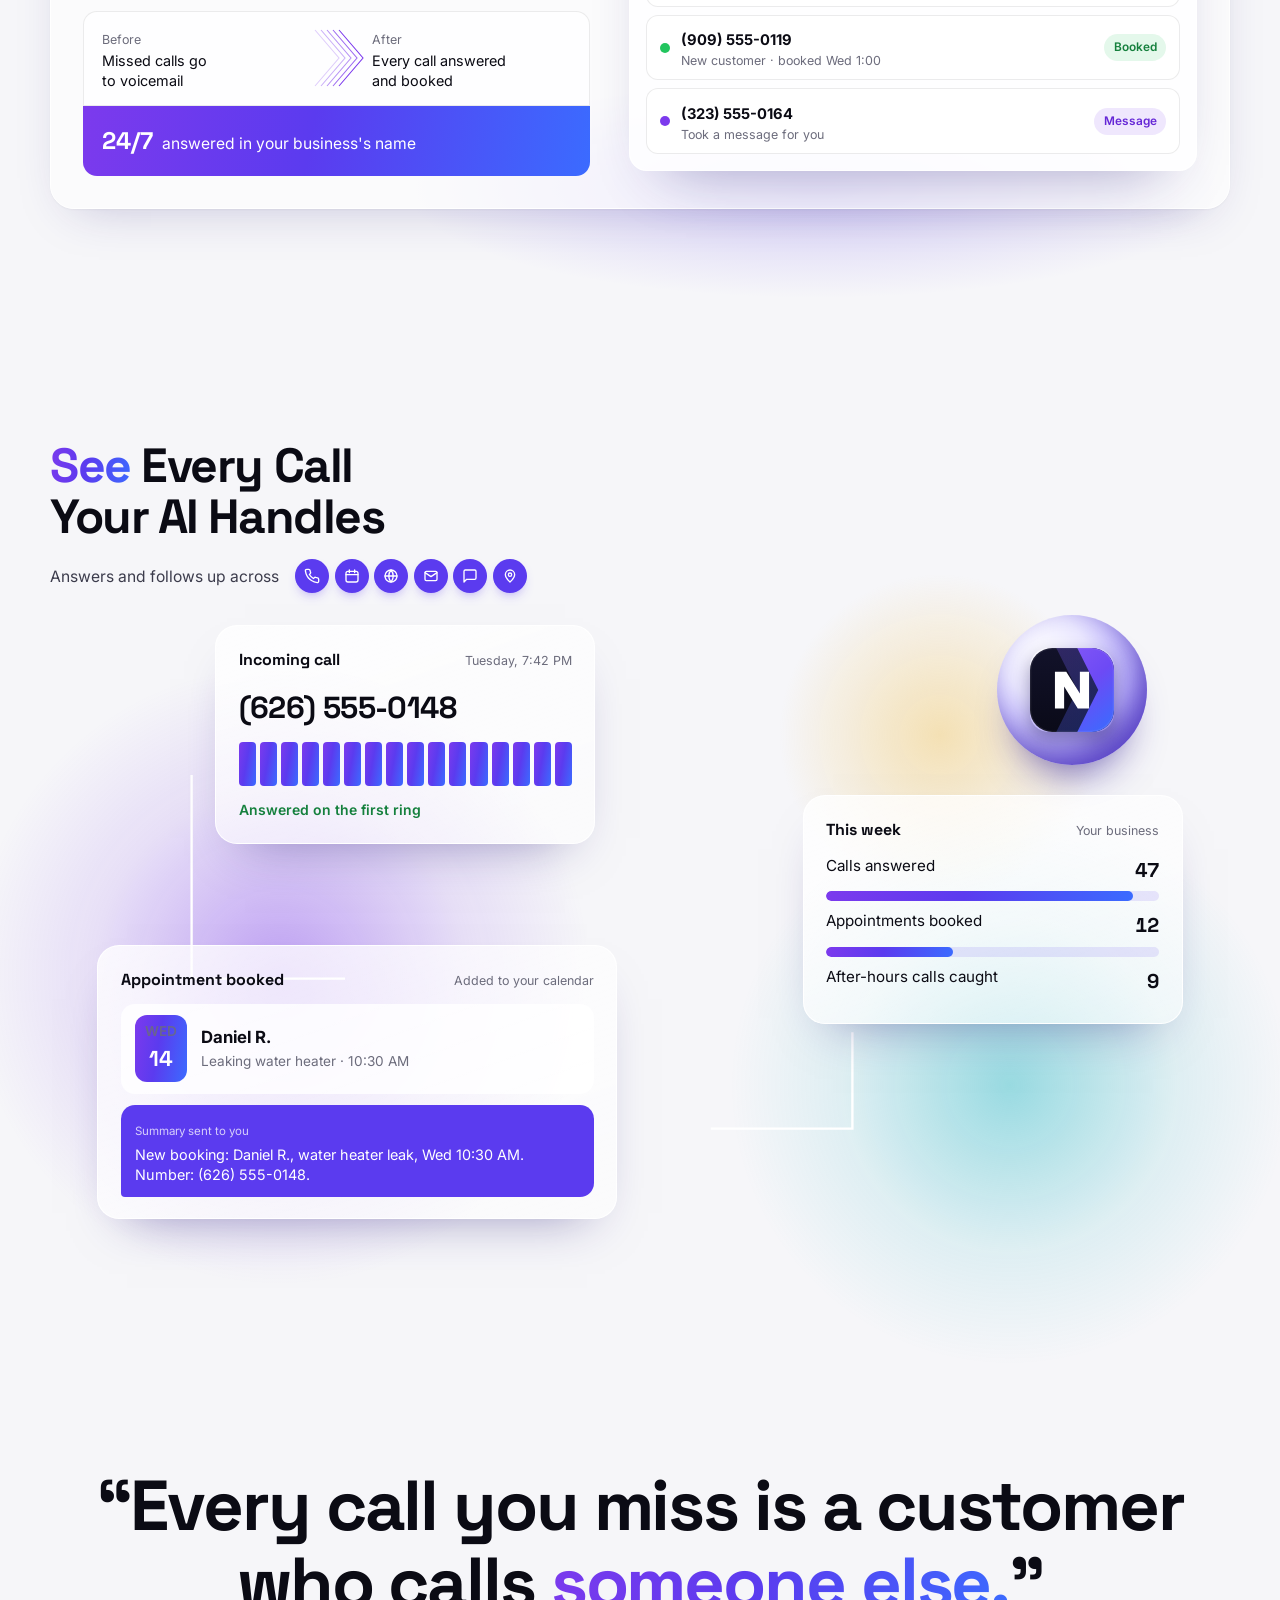
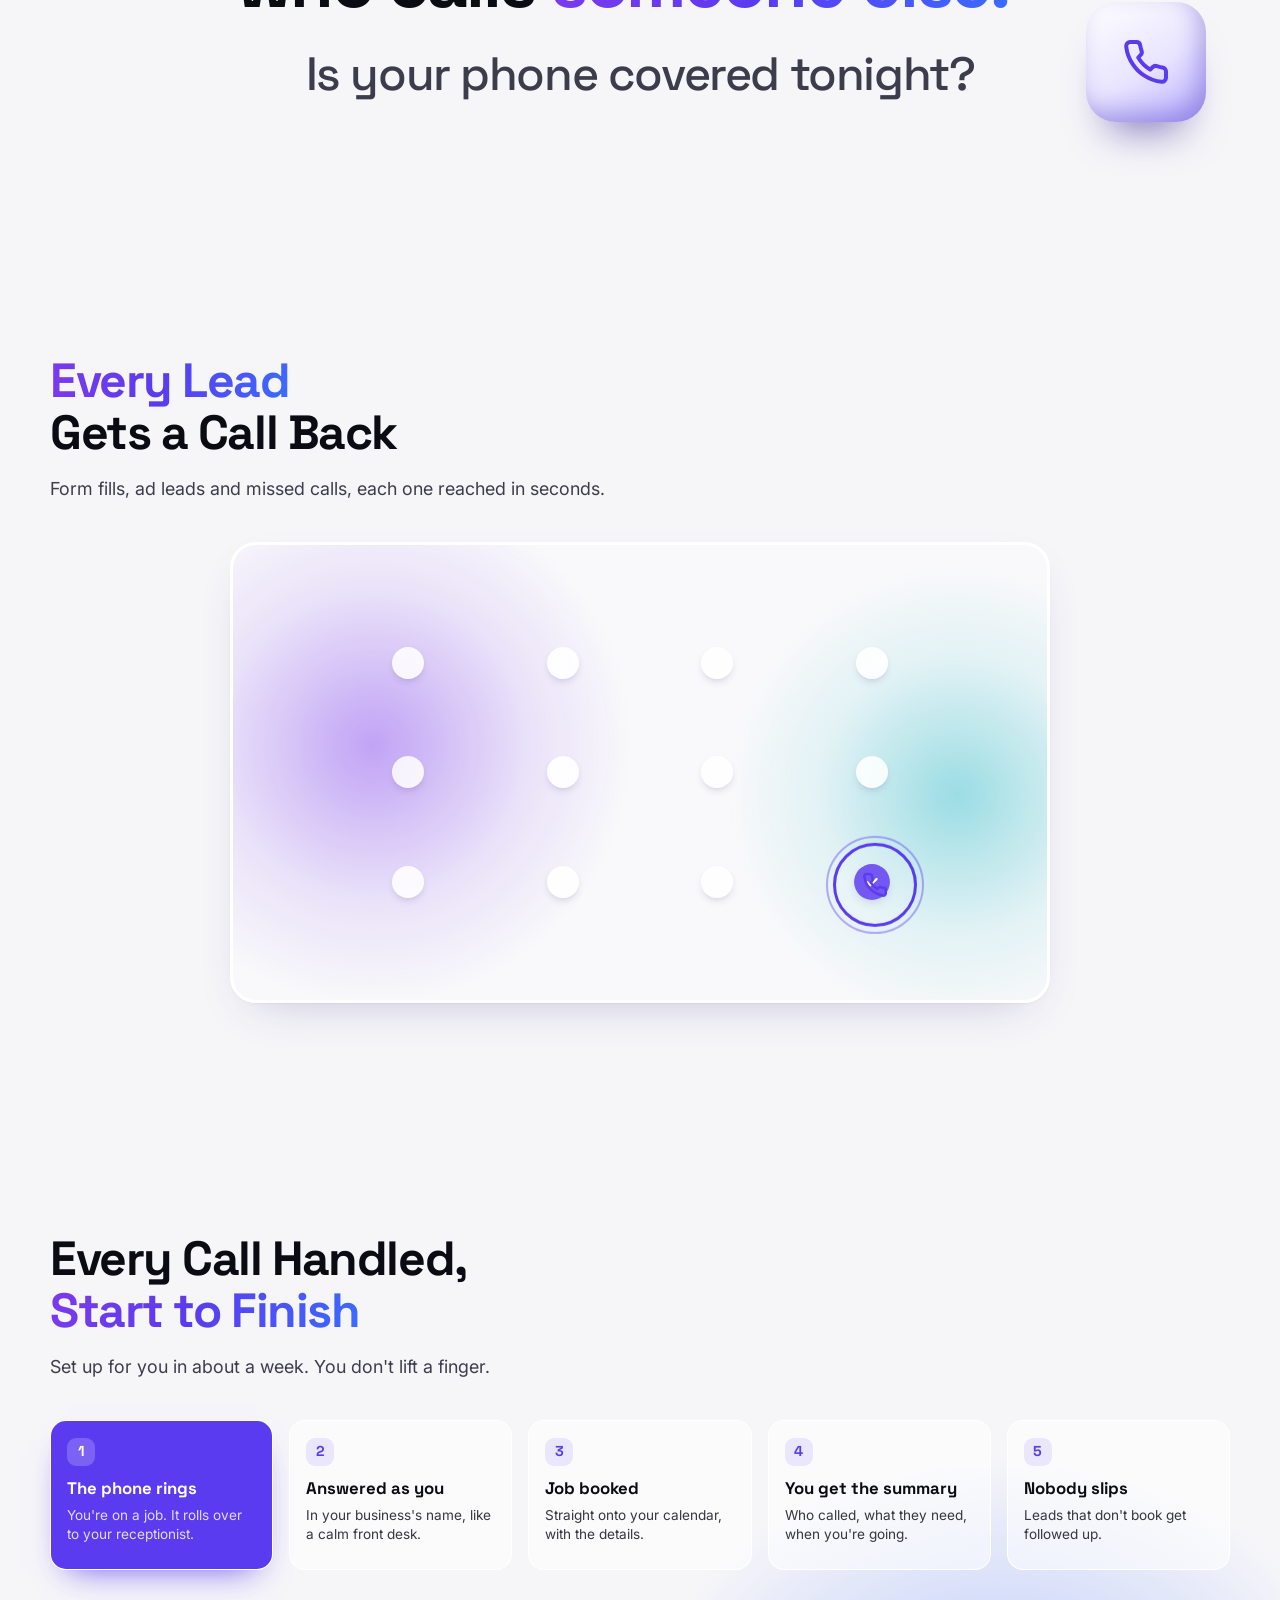
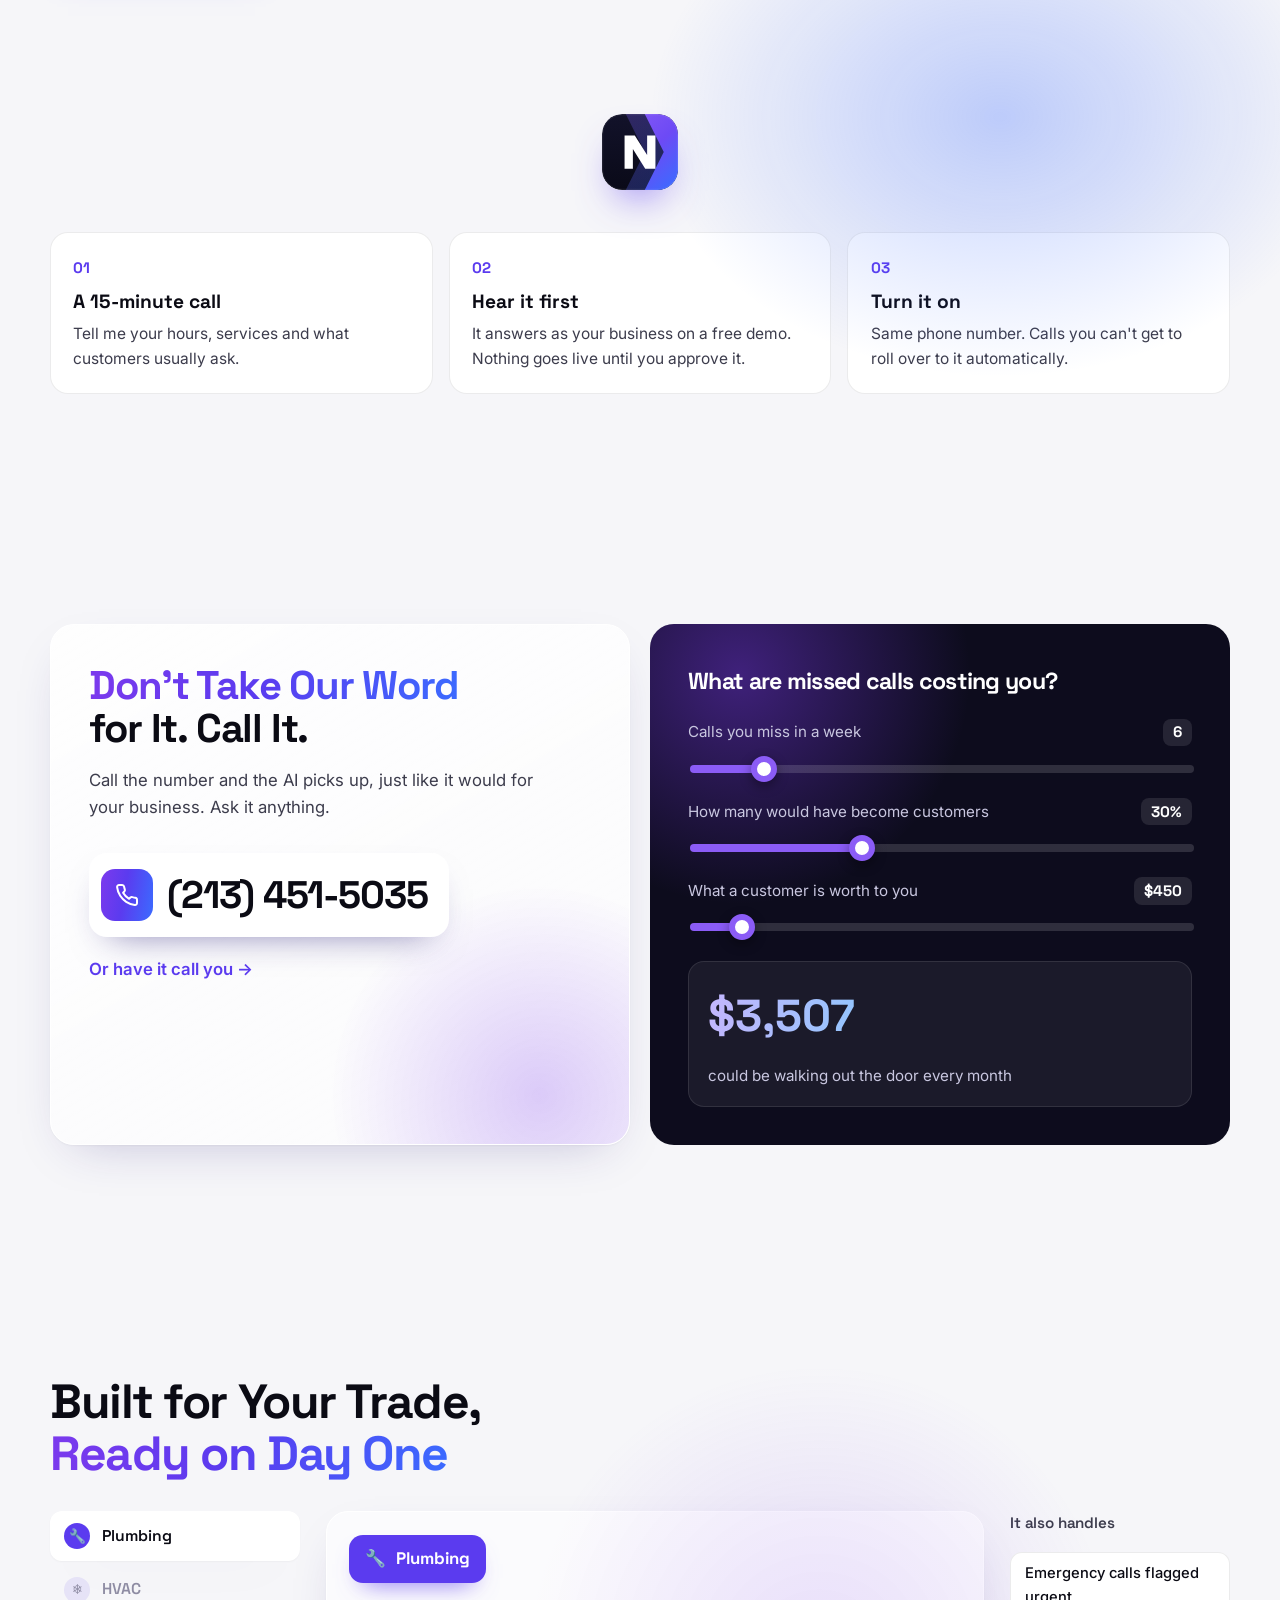
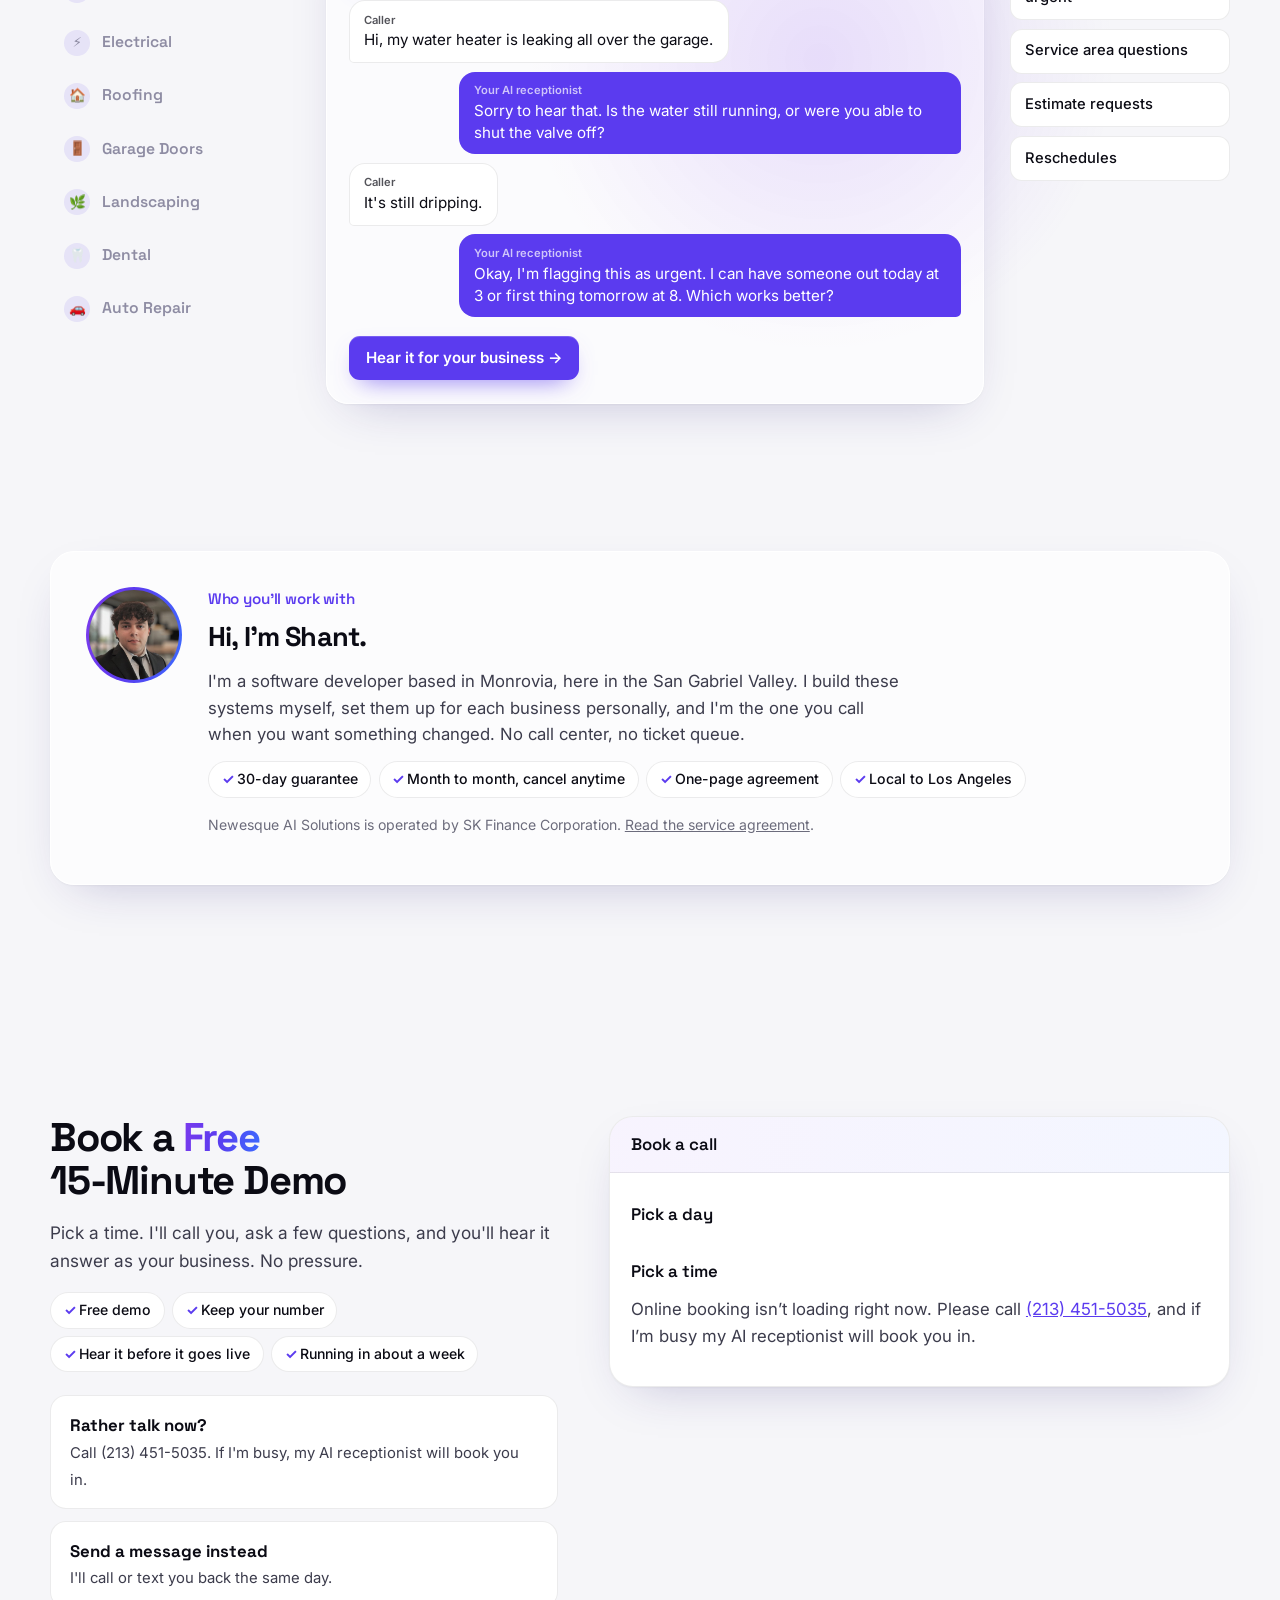
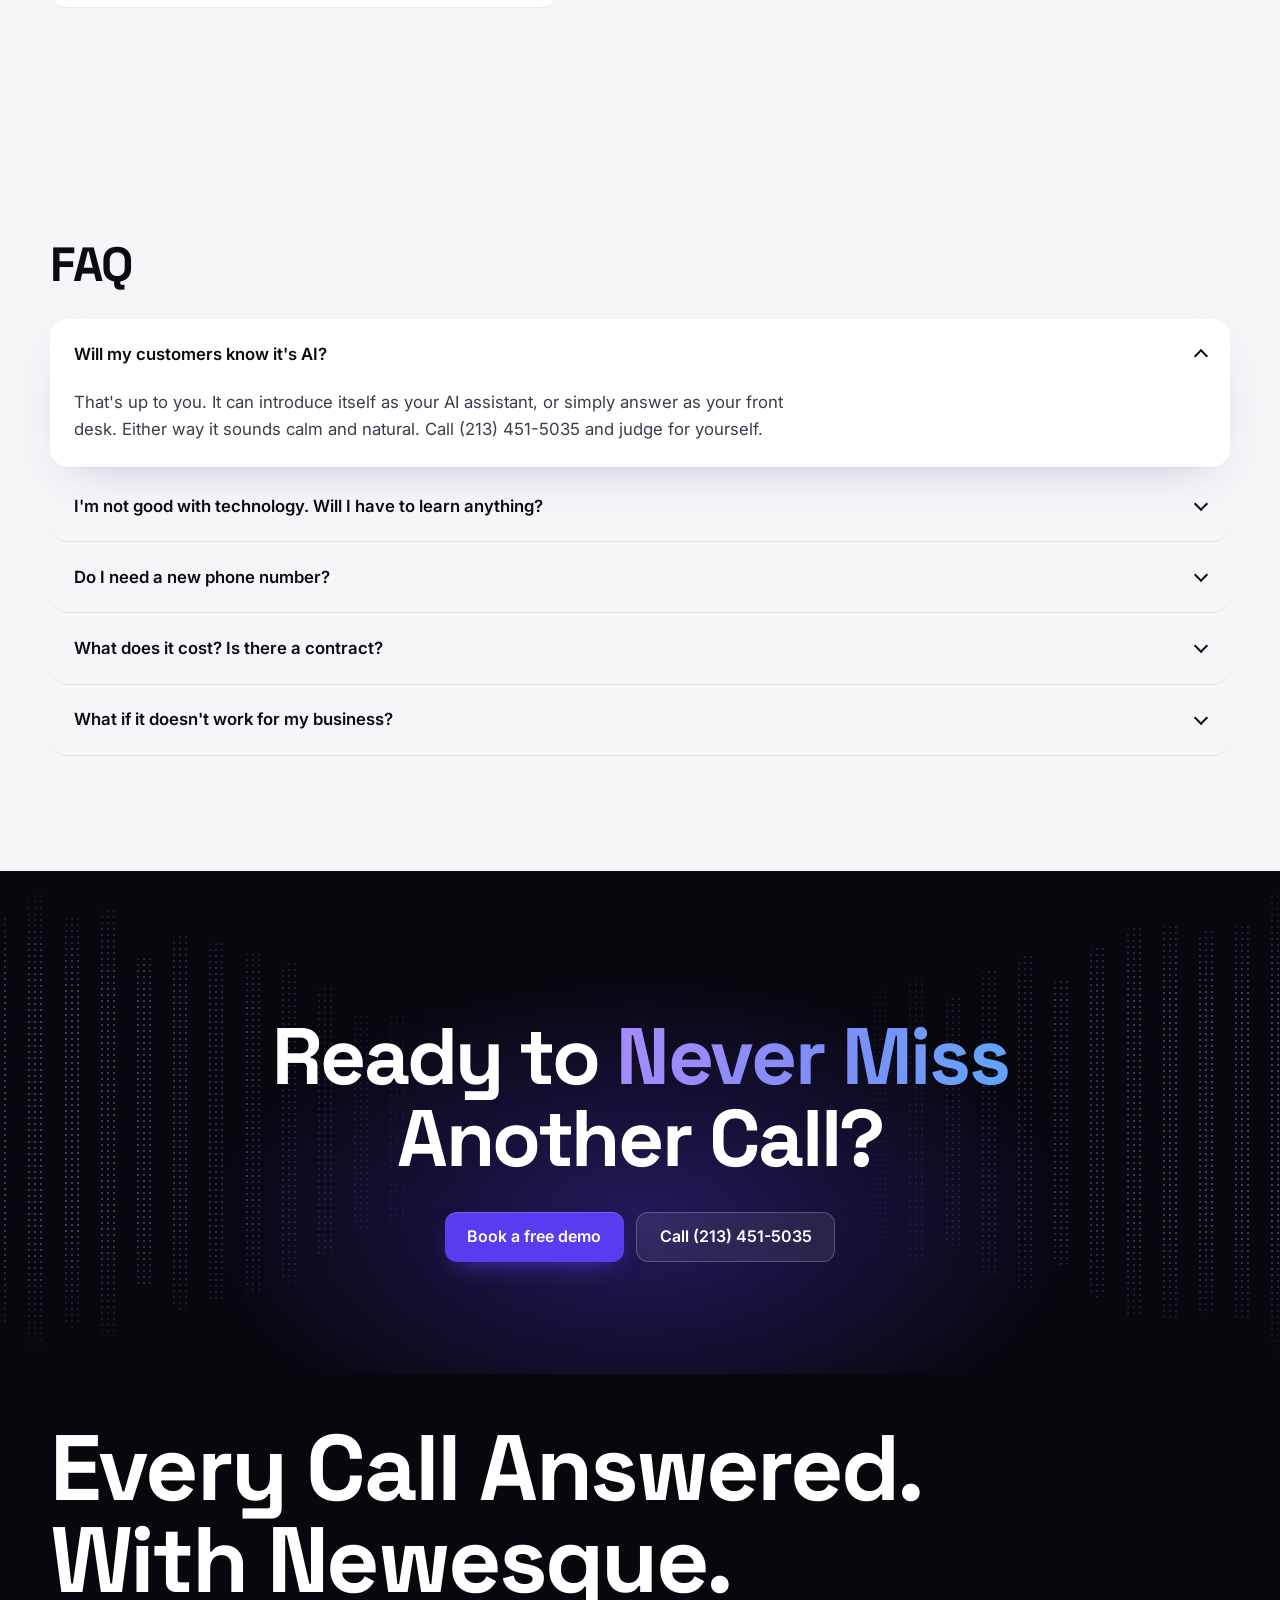
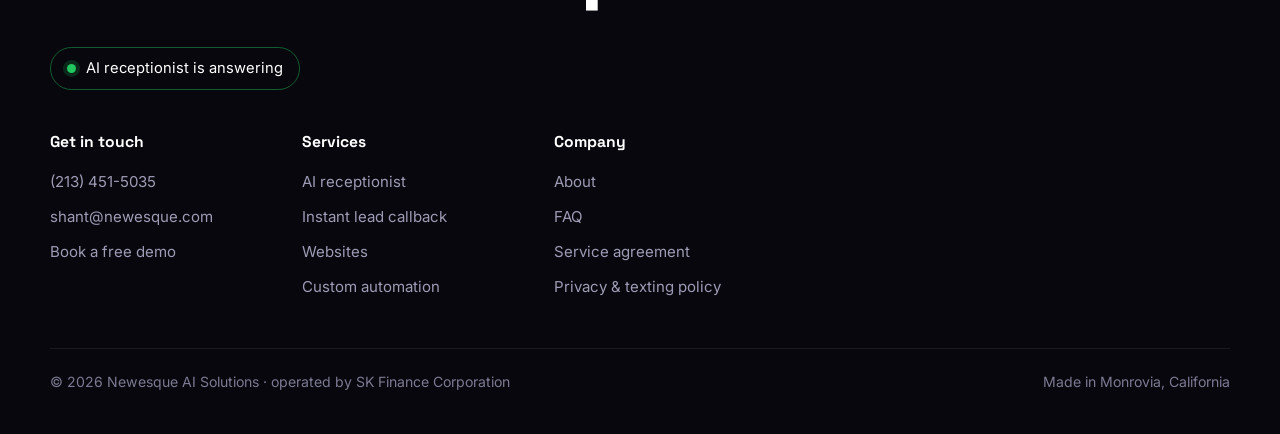
==== commit 76a1382e: "Redesign the site: new layout, motion and refreshed logo New light, glassy design with animated wave" ====
--- a/index.html
+++ b/index.html
@@ -3,314 +3,356 @@
 <head>
 <meta charset="utf-8">
 <meta name="viewport" content="width=device-width, initial-scale=1, viewport-fit=cover">
-<title>Newesque — Every call answered, every customer followed up</title>
-<meta name="description" content="Newesque sets up AI receptionists, instant follow-up texts, websites and custom software for businesses. Every call answered, every customer followed up. Call (213) 451-5035 to hear it.">
-<meta name="theme-color" content="#0b1220">
-<meta property="og:title" content="Newesque — Every call answered. Every customer followed up.">
-<meta property="og:description" content="An AI receptionist that answers your business phone, books appointments on your calendar, and texts you a summary. Call (213) 451-5035 to hear it live.">
+<title>Newesque · Never miss another customer call</title>
+<meta name="description" content="Newesque sets up AI receptionists and instant lead callbacks for local businesses. Every call answered, every lead called back in seconds. Call (213) 451-5035 to hear it.">
+<meta name="theme-color" content="#f7f7fa">
+<meta property="og:title" content="Newesque · Never miss another customer call">
+<meta property="og:description" content="An AI receptionist that answers your business phone, books appointments on your calendar, and calls new leads back in seconds. Call (213) 451-5035 to hear it live.">
 <meta property="og:image" content="https://newesque.com/assets/og.png">
+<meta property="og:url" content="https://newesque.com/">
 <meta property="og:type" content="website">
 <meta name="twitter:card" content="summary_large_image">
+<link rel="canonical" href="https://newesque.com/">
 <link rel="icon" type="image/svg+xml" href="assets/logo/newesque-icon.svg">
 <link rel="icon" type="image/png" sizes="32x32" href="assets/logo/favicon-32.png">
 <link rel="apple-touch-icon" href="assets/logo/apple-touch-icon.png">
 <link rel="preconnect" href="https://fonts.googleapis.com">
 <link rel="preconnect" href="https://fonts.gstatic.com" crossorigin>
-<link href="https://fonts.googleapis.com/css2?family=Inter:wght@400;500;600;700;800&family=JetBrains+Mono:wght@400;500;600&display=swap" rel="stylesheet">
+<link href="https://fonts.googleapis.com/css2?family=Space+Grotesk:wght@500;600;700&family=Inter:wght@400;500;600;700&display=swap" rel="stylesheet">
 <link rel="stylesheet" href="styles.css">
 </head>
 <body>
-<div class="progress" aria-hidden="true"><i></i></div>
-
-<header class="site-header" id="top">
-  <nav class="nav wrap" aria-label="Main">
+<a class="skip" href="#main">Skip to content</a>
+<div class="grain" aria-hidden="true"></div>
+
+<header class="nav-wrap" id="nav">
+  <nav class="nav" aria-label="Main">
     <a class="brand" href="#top" aria-label="Newesque home">
-      <img src="assets/logo/newesque-icon.svg" alt="" width="38" height="38">
-      <span class="brand-name">New<span class="es grad-text">esque</span><span class="gt">&gt;</span></span>
+      <img src="assets/logo/newesque-icon.svg" alt="" width="34" height="34">
+      <span class="wordmark">Newesque<span class="chev" aria-hidden="true">&gt;</span></span>
     </a>
     <ul class="nav-links">
-      <li><a href="#what">What I set up</a></li>
+      <li><a href="#use">What it does</a></li>
       <li><a href="#how">How it works</a></li>
-      <li><a href="#faq">Questions</a></li>
+      <li><a href="#trades">Industries</a></li>
+      <li><a href="#faq">FAQ</a></li>
     </ul>
     <div class="nav-cta">
       <a class="nav-phone" href="tel:+12134515035">(213) 451-5035</a>
-      <a class="btn btn-primary" href="#book">Book a free call</a>
+      <a class="btn btn-primary btn-sm" href="#book">Book a free demo</a>
+      <button class="menu-btn" type="button" aria-expanded="false" aria-controls="mobile-menu" aria-label="Menu"><span></span><span></span></button>
     </div>
   </nav>
+  <div class="mobile-menu" id="mobile-menu" hidden>
+    <a href="#use">What it does</a><a href="#how">How it works</a><a href="#trades">Industries</a><a href="#faq">FAQ</a><a href="tel:+12134515035">Call (213) 451-5035</a>
+  </div>
 </header>
 
-<main>
-<!-- ── Hero ──────────────────────────────────────────────────────────── -->
-<section class="hero" aria-labelledby="hero-title">
-  <div class="hero-bands" aria-hidden="true"><span></span><span></span></div>
-  <div class="wrap hero-grid">
-    <div>
-      <p class="kicker"><b>●</b> <span class="typed" data-type="new software for new times"></span></p>
-      <h1 id="hero-title">Every call answered.<br><span class="grad-text">Every customer followed up.</span><br><span class="soft">Without hiring anyone.</span></h1>
-      <p class="lede">I set up an AI receptionist that answers your business phone like a real person, books appointments on your calendar, and texts you what happened. Plus the website and software to go with it. You run your business. It handles the busywork.</p>
-      <div class="hero-ctas">
-        <a class="btn btn-primary" href="#book">Book a free 15-minute call <span class="chev">&gt;</span></a>
-        <a class="btn btn-ghost" href="#try">Hear it for yourself</a>
-      </div>
-      <p class="try-line"><span class="pulse-dot" aria-hidden="true"></span> Call <a href="tel:+12134515035">(213) 451-5035</a> right now. My AI receptionist will pick up.</p>
-    </div>
-
-    <div class="scene" aria-hidden="true">
-      <div class="code-win">
-        <div class="win-bar"><i></i><i></i><i></i><span>receptionist.js</span></div>
-        <pre id="hero-code"></pre>
-      </div>
-      <div class="phone">
-        <div class="screen">
-          <div class="notch"></div>
-          <div class="notif" id="notif"><img src="assets/logo/newesque-icon.svg" alt=""><div><b>New appointment</b><p>Daniel R. booked tomorrow at 10:30 AM. Confirmation sent.</p></div></div>
-          <div class="st ring" data-st="ring">
-            <div class="who">Incoming call</div>
-            <div class="num">(626) 555-0148</div>
-            <div class="avatar"><svg viewBox="0 0 24 24" width="40" height="40" fill="none" stroke="#c9d2e6" stroke-width="1.8" stroke-linecap="round"><circle cx="12" cy="8" r="4"/><path d="M4 21c1.5-4 4.5-6 8-6s6.5 2 8 6"/></svg></div>
-            <div class="tag">&gt; answering for {your business}</div>
-          </div>
-          <div class="st talk off" data-st="talk">
-            <div class="talk-head"><img src="assets/logo/newesque-icon.svg" alt=""><div><b>Your Business</b><small id="call-timer">0:00</small></div><span class="live">LIVE</span></div>
-            <div class="bubbles" id="bubbles"></div>
-          </div>
-          <div class="st booked off" data-st="booked">
-            <div class="ok-card">
-              <div class="ok-badge"><svg viewBox="0 0 24 24" fill="none" stroke-width="3" stroke-linecap="round" stroke-linejoin="round"><path d="M5 12.5l4.5 4.5L19 7.5"/></svg></div>
-              <h4>Appointment booked</h4>
-              <p>Added to your calendar. Text confirmation sent to the customer.</p>
-              <div class="ok-row"><span>Customer</span><span>Daniel R.</span></div>
-              <div class="ok-row"><span>Reason</span><span>New customer</span></div>
-              <div class="ok-row"><span>When</span><span>Tomorrow, 10:30 AM</span></div>
-            </div>
-          </div>
-        </div>
-      </div>
-    </div>
-  </div>
-  <div class="edge paper-c" aria-hidden="true" style="background:linear-gradient(100deg,#7c3aed,#2563eb)"></div>
-</section>
-
-<!-- ── Try it: call it, or have it call you ──────────────────────────── -->
-<section class="try" id="try" aria-labelledby="try-title">
-  <div class="wrap">
-    <div class="rv">
-      <h2 id="try-title">Don't take my word for it. Try it.</h2>
-      <p>Call the number and the AI answers, just like it would for your business. Or leave your number and it calls you back in seconds, the way it would call every new customer who reaches out to you.</p>
-      <div class="call-big">
-        <a class="call-num" href="tel:+12134515035"><span class="ph"><svg viewBox="0 0 24 24" fill="none" stroke="currentColor" stroke-width="2" stroke-linecap="round" stroke-linejoin="round"><path d="M22 16.9v3a2 2 0 0 1-2.2 2 19.8 19.8 0 0 1-8.6-3.1 19.5 19.5 0 0 1-6-6A19.8 19.8 0 0 1 2.1 4.2 2 2 0 0 1 4.1 2h3a2 2 0 0 1 2 1.7c.1.9.4 1.8.7 2.7a2 2 0 0 1-.5 2.1L8.1 9.8a16 16 0 0 0 6 6l1.3-1.3a2 2 0 0 1 2.1-.4c.9.3 1.8.6 2.7.7a2 2 0 0 1 1.8 2z"/></svg></span>(213) 451-5035</a>
-        <small>&gt; answered 24/7 · usually in under 2 rings</small>
-      </div>
-    </div>
-
-    <div class="callme rv right" style="--d:.15s">
-      <div class="win-bar"><i></i><i></i><i></i><span>call-me-back</span></div>
-      <form class="form callme-form" id="callme-form" novalidate>
-        <p class="prompt"><b>&gt;</b> or have it call you</p>
-        <label>Your name<input name="name" autocomplete="given-name" required></label>
-        <label>Mobile number<input name="phone" type="tel" inputmode="tel" autocomplete="tel" required></label>
-        <label class="check consent"><input type="checkbox" name="consent"> <span>I agree to receive a call, including an AI-generated call, from Newesque at this number about my request and its services. Consent isn't required to buy anything.</span></label>
+<main id="main">
+<section class="hero" id="top" aria-labelledby="hero-title">
+  <div class="hero-bg" aria-hidden="true">
+    <div class="wave wave-l"></div>
+    <div class="wave wave-r"></div>
+    <div class="glow glow-hero"></div>
+  </div>
+  <div class="container hero-inner">
+    <a class="announce" href="#callme"><span class="pill-new">Live</span><span>Try it now<span class="hide-sm">: our AI will call you in seconds</span><span class="show-sm">: get a call in seconds</span></span><span class="arrow" aria-hidden="true">→</span></a>
+    <h1 id="hero-title"><span class="hl" data-scramble>Never Miss</span> Another<br>Customer Call</h1>
+    <p class="hero-sub">AI receptionists and instant lead callbacks for local businesses.</p>
+
+    <div class="callme" id="callme">
+      <form class="callme-form" id="callme-form" novalidate>
+        <label class="sr" for="cm-name">First name</label>
+        <input id="cm-name" name="name" autocomplete="given-name" placeholder="First name" required>
+        <label class="sr" for="cm-phone">Mobile number</label>
+        <input id="cm-phone" name="phone" type="tel" inputmode="tel" autocomplete="tel" placeholder="Mobile number" required>
         <div class="hp" aria-hidden="true"><label>Leave this empty<input name="company_website" tabindex="-1" autocomplete="off"></label></div>
-        <button class="btn btn-primary" type="submit" id="callme-btn">Call me now <span class="chev">&gt;</span></button>
+        <button class="btn btn-primary" type="submit" id="callme-btn">Call me now</button>
+        <label class="consent"><input type="checkbox" name="consent"> <span>I agree to receive a call, including an AI-generated call, from Newesque at this number about my request and its services. Consent isn't required to buy anything. <a href="privacy.html">Privacy</a></span></label>
         <p class="form-msg" id="callme-msg" role="status"></p>
-        <p class="fine">Free. One call, from (213) 451-5035, between 8am and 9pm Pacific. <a href="privacy.html">Privacy</a></p>
       </form>
       <div class="calling" id="calling" hidden aria-live="polite">
-        <div class="ring-ico" aria-hidden="true"><svg viewBox="0 0 24 24" fill="none" stroke="currentColor" stroke-width="2" stroke-linecap="round" stroke-linejoin="round"><path d="M22 16.9v3a2 2 0 0 1-2.2 2 19.8 19.8 0 0 1-8.6-3.1 19.5 19.5 0 0 1-6-6A19.8 19.8 0 0 1 2.1 4.2 2 2 0 0 1 4.1 2h3a2 2 0 0 1 2 1.7c.1.9.4 1.8.7 2.7a2 2 0 0 1-.5 2.1L8.1 9.8a16 16 0 0 0 6 6l1.3-1.3a2 2 0 0 1 2.1-.4c.9.3 1.8.6 2.7.7a2 2 0 0 1 1.8 2z"/></svg></div>
-        <h3 id="calling-title">Calling you now…</h3>
-        <p id="calling-text">Pick up when (213) 451-5035 rings.</p>
-        <div class="clock mono"><span id="calling-clock">0:00</span><small>since you pressed the button</small></div>
-      </div>
-    </div>
-  </div>
-</section>
-
-<!-- ── Calculator ────────────────────────────────────────────────────── -->
-<section class="sec paper" style="padding-top:clamp(3rem,6vw,5rem)" aria-labelledby="calc-title">
-  <div class="wrap">
-    <div class="calc rv zoom" id="calc">
-      <div>
-        <h3 id="calc-title">What are missed calls costing you?</h3>
-        <p class="sub">Move the sliders to match your business.</p>
-        <div class="field"><div class="field-top"><label for="c-calls">Calls you miss in a week</label><output id="o-calls">6</output></div><input id="c-calls" type="range" min="1" max="40" value="6"></div>
-        <div class="field"><div class="field-top"><label for="c-rate">How many would have become customers</label><output id="o-rate">30%</output></div><input id="c-rate" type="range" min="5" max="80" step="5" value="30"></div>
-        <div class="field"><div class="field-top"><label for="c-job">What a customer is worth to you</label><output id="o-job">$450</output></div><input id="c-job" type="range" min="50" max="5000" step="50" value="450"></div>
-      </div>
-      <div class="result" aria-live="polite">
-        <div class="big" id="o-total">$3,510</div>
-        <p>could be walking out the door <b>every month</b>.</p>
-      </div>
-    </div>
-  </div>
-</section>
-
-<!-- ── What I set up: slides sideways as you scroll ─────────────────── -->
-<section class="hs" id="what" aria-labelledby="what-title">
-  <div class="hs-pin">
-    <div class="wrap hs-head">
-      <div>
-        <span class="label">what I set up</span>
-        <h2 class="h2" id="what-title">Five things. Pick one, or all of them.</h2>
-      </div>
-      <div class="hs-count mono" aria-hidden="true"><b id="hs-n">01</b> / 05</div>
-    </div>
-    <div class="hs-track" id="hs-track">
-      <article class="svc">
-        <div class="svc-vis"><div class="v-wave" id="wave"></div><div class="v-cap"><b>●</b> "Thanks for calling, how can I help you today?"</div></div>
-        <div class="svc-body">
-          <span class="svc-num">01 &gt; answer</span>
-          <h3>An AI receptionist that answers every call</h3>
-          <p>Day or night, weekends and holidays. It sounds like a calm, friendly person, answers common questions, and books appointments.</p>
-          <ul><li>Keeps your same phone number</li><li>Books on your calendar</li><li>Texts you a summary after every call</li></ul>
-        </div>
-      </article>
-      <article class="svc">
-        <div class="svc-vis"><div class="v-lead">
-          <div class="lr"><span class="t">2:41:03 PM</span><span class="d">New lead from your website</span></div>
-          <div class="lr"><span class="t">2:41:21 PM</span><span class="d">AI is calling them</span></div>
-          <div class="lr ok"><span class="t">2:43:50 PM</span><span class="d">Appointment booked</span></div>
-          <div class="lead-clock mono">18 seconds</div>
-        </div></div>
-        <div class="svc-body">
-          <span class="svc-num">02 &gt; call back</span>
-          <h3>Every new lead gets a call in seconds</h3>
-          <p>Someone fills out your form or asks for a quote. Before they move on to the next business, the AI calls them, answers questions, and books the appointment.</p>
-          <ul><li>Calls within seconds, any time of day</li><li>Books straight onto your calendar</li><li>Try it above: it will call you</li></ul>
-        </div>
-      </article>
-      <article class="svc">
-        <div class="svc-vis"><div class="v-sms">
-          <div class="sms in-msg"><span class="t">missed call · 3:12 PM</span>(818) 555-0172 called while you were busy</div>
-          <div class="sms out"><span class="t">auto-text · 3:12 PM</span>Hi! Sorry we missed your call. How can we help?</div>
-          <div class="sms in-msg"><span class="t">3:14 PM</span>Do you have anything open on Friday?</div>
-          <div class="sms out"><span class="t">3:14 PM</span>Yes! 9:00 AM or 1:00 PM. Which works best?</div>
-        </div></div>
-        <div class="svc-body">
-          <span class="svc-num">03 &gt; follow up</span>
-          <h3>Instant texts so no customer goes cold</h3>
-          <p>Missed a call or got a website inquiry? They get a friendly text within a minute, then gentle follow-ups until they book.</p>
-          <ul><li>Texts back missed calls in seconds</li><li>Follows up on quotes and questions</li><li>Asks happy customers for reviews</li></ul>
-        </div>
-      </article>
-      <article class="svc">
-        <div class="svc-vis"><div class="v-build">
-<pre>&lt;header&gt;
-  &lt;nav /&gt;
-<span class="hl">  &lt;h1&gt;Your Business&lt;/h1&gt;</span>
-  &lt;p&gt;Open 7 days&lt;/p&gt;
-  &lt;Button&gt;Book now&lt;/Button&gt;
-&lt;/header&gt;
-&lt;Reviews stars={5} /&gt;</pre>
-          <div class="mini-site"><div class="ms nav"></div><div class="ms h"></div><div class="ms p"></div><div class="ms p2"></div><div class="ms btn-m"></div><div class="ms img"></div></div>
-        </div></div>
-        <div class="svc-body">
-          <span class="svc-num">04 &gt; get found</span>
-          <h3>A website that brings in customers</h3>
-          <p>Fast and clean, built to get people calling and booking, with your services, your reviews, and a big "call now" button.</p>
-          <ul><li>Looks great on phones</li><li>Shows up on Google in your area</li><li>Bookings go straight to your calendar</li></ul>
-        </div>
-      </article>
-      <article class="svc">
-        <div class="svc-vis"><div class="v-flow" id="flow">
-          <svg viewBox="0 0 400 250" preserveAspectRatio="none" aria-hidden="true">
-            <path class="wire" id="w1" d="M70 60 C 140 60, 150 125, 200 125"/>
-            <path class="wire" id="w2" d="M70 190 C 140 190, 150 125, 200 125"/>
-            <path class="wire" id="w3" d="M200 125 C 250 125, 260 60, 330 60"/>
-            <path class="wire" id="w4" d="M200 125 C 250 125, 260 190, 330 190"/>
-            <circle class="pkt" r="5"><animateMotion dur="2.6s" repeatCount="indefinite"><mpath href="#w1"/></animateMotion></circle>
-            <circle class="pkt" r="5"><animateMotion dur="2.6s" begin="1.3s" repeatCount="indefinite"><mpath href="#w2"/></animateMotion></circle>
-            <circle class="pkt" r="5"><animateMotion dur="2.6s" begin=".6s" repeatCount="indefinite"><mpath href="#w3"/></animateMotion></circle>
-            <circle class="pkt" r="5"><animateMotion dur="2.6s" begin="1.9s" repeatCount="indefinite"><mpath href="#w4"/></animateMotion></circle>
-          </svg>
-          <span class="node" style="left:17.5%;top:24%">Quotes</span>
-          <span class="node" style="left:17.5%;top:76%">Spreadsheet</span>
-          <span class="node hub" style="left:50%;top:50%">your system</span>
-          <span class="node" style="left:82.5%;top:24%">Invoices</span>
-          <span class="node" style="left:82.5%;top:76%">Schedule</span>
-        </div></div>
-        <div class="svc-body">
-          <span class="svc-num">05 &gt; automate</span>
-          <h3>Custom software for the busywork</h3>
-          <p>If you do the same thing by hand every day, I can probably make it happen on its own. Quotes, scheduling, invoices and spreadsheets, all talking to each other.</p>
-          <ul><li>Built around how you already work</li><li>Connects the tools you already use</li><li>Saves hours every week</li></ul>
-        </div>
-      </article>
-    </div>
-    <div class="wrap"><div class="hs-bar" aria-hidden="true"><i id="hs-bar"></i></div></div>
-  </div>
-</section>
-
-<!-- ── How it works: three steps, drawn in as you scroll ─────────────── -->
-<section class="sec dark" id="how" aria-labelledby="how-title">
-  <div class="wrap">
-    <span class="label rv">how it works</span>
-    <h2 class="h2 rv" id="how-title">Running in about a week. You don't lift a finger.</h2>
-    <div class="steps3" id="steps3">
-      <div class="steps3-line" aria-hidden="true"><i id="steps3-fill"></i></div>
-      <div class="s3"><span class="s3-dot">1</span><h3>A 15-minute call</h3><p>Tell me your hours, what you offer, and what customers usually ask.</p></div>
-      <div class="s3"><span class="s3-dot">2</span><h3>Hear it first</h3><p>A few days later, you call it and hear it answer as your business. Nothing goes live until you're happy.</p></div>
-      <div class="s3"><span class="s3-dot">3</span><h3>Turn it on</h3><p>Same phone number. You get a text after every call with who called and what got booked.</p></div>
-    </div>
-  </div>
-</section>
-
-<!-- ── Scroll-speed marquee ──────────────────────────────────────────── -->
-<div class="vmarquee" aria-hidden="true"><div class="vm-track" id="vm"><span>Answers calls</span><span>Books appointments</span><span>Calls new leads in seconds</span><span>Texts back missed calls</span><span>Follows up</span><span>Builds websites</span><span>Automates busywork</span><span>Answers calls</span><span>Books appointments</span><span>Calls new leads in seconds</span><span>Texts back missed calls</span><span>Follows up</span><span>Builds websites</span><span>Automates busywork</span></div></div>
-
-<!-- ── FAQ ───────────────────────────────────────────────────────────── -->
-<section class="sec paper" id="faq" aria-labelledby="faq-title">
-  <div class="wrap">
-    <span class="label rv">questions</span>
-    <h2 class="h2 rv" id="faq-title">Quick answers</h2>
-    <div class="faq">
-      <details class="rv"><summary>Will my customers know it's AI?</summary><p>That's up to you. It can introduce itself as your AI assistant, or simply answer as your front desk. Either way it sounds calm and natural. Call (213) 451-5035 and judge for yourself.</p></details>
-      <details class="rv"><summary>I'm not good with technology. Will I have to learn anything?</summary><p>No. I set everything up and look after it. You get a text after each call. If you can read a text message, you're all set.</p></details>
-      <details class="rv"><summary>Do I need a new phone number?</summary><p>No. You keep your number. Calls you don't answer go to the receptionist instead of voicemail.</p></details>
-      <details class="rv"><summary>What does it cost? Is there a contract?</summary><p>The demo is free. I'll set one up that answers as your business so you can hear it first. If you want to keep it, you'll get a clear price before you commit to anything. It's month to month: no long-term contract, cancel anytime.</p></details>
-      <details class="rv"><summary>What if it doesn't work for my business?</summary><p>Every setup comes with a 30-day guarantee. If it isn't answering and booking the way you approved in the first 30 days after it goes live, I fix it within a week. If it still isn't right, I cancel it and refund your full setup fee. The details are in the one-page <a href="agreement.html">service agreement</a>.</p></details>
-    </div>
-  </div>
-</section>
-
-<!-- ── About ─────────────────────────────────────────────────────────── -->
+        <div class="ring" aria-hidden="true"><svg viewBox="0 0 24 24"><path d="M22 16.9v3a2 2 0 0 1-2.2 2 19.8 19.8 0 0 1-8.6-3.1 19.5 19.5 0 0 1-6-6A19.8 19.8 0 0 1 2.1 4.2 2 2 0 0 1 4.1 2h3a2 2 0 0 1 2 1.7c.1.9.4 1.8.7 2.7a2 2 0 0 1-.5 2.1L8.1 9.8a16 16 0 0 0 6 6l1.3-1.3a2 2 0 0 1 2.1-.4c.9.3 1.8.6 2.7.7a2 2 0 0 1 1.8 2z"/></svg></div>
+        <div><b id="calling-title">Calling you now…</b><p id="calling-text">Pick up when (213) 451-5035 rings.</p></div>
+        <div class="clock"><span id="calling-clock">0:00</span><small>since you pressed it</small></div>
+      </div>
+    </div>
+    <p class="hero-alt">Or call it yourself: <a href="tel:+12134515035">(213) 451-5035</a>. It answers 24/7.</p>
+
+    <div class="works-with">
+      <p>Plugs into what you already use</p>
+      <ul><li>Google Calendar</li><li>Outlook</li><li>Gmail</li><li>Jobber</li><li>Housecall Pro</li><li>QuickBooks</li></ul>
+    </div>
+  </div>
+</section>
+
+<section class="trades-wall" aria-label="Who it's for">
+  <div class="container">
+    <p class="eyebrow center rv">Built for busy local businesses</p>
+    <ul class="wall rv">
+      <li>Plumbing</li><li>HVAC</li><li>Electrical</li><li>Roofing</li><li>Garage Doors</li>
+      <li>Landscaping</li><li>Pool Service</li><li>Auto Repair</li><li>Dental</li><li>Med Spa</li>
+    </ul>
+  </div>
+</section>
+
+<section class="sec" id="use" aria-labelledby="use-title">
+  <div class="container">
+    <h2 class="h2 rv" id="use-title"><span class="hl" data-scramble>How Businesses</span><br>Use Newesque</h2>
+    <div class="tabs rv" role="tablist" aria-label="Services">
+      <button role="tab" aria-selected="true" aria-controls="p-desk" id="t-desk" class="tab">Front Desk</button>
+      <button role="tab" aria-selected="false" aria-controls="p-lead" id="t-lead" class="tab" tabindex="-1">Lead Callback</button>
+      <button role="tab" aria-selected="false" aria-controls="p-web" id="t-web" class="tab" tabindex="-1">Websites</button>
+      <button role="tab" aria-selected="false" aria-controls="p-auto" id="t-auto" class="tab" tabindex="-1">Automation</button>
+    </div>
+
+    <div class="panel-card rv">
+      <div class="panel" role="tabpanel" id="p-desk" aria-labelledby="t-desk">
+        <div class="panel-copy">
+          <h3>AI Receptionist<br><span class="hl">Your Always-On Front Desk</span></h3>
+          <p class="lead">Answers every call in your business's name when you can't.</p>
+          <ul class="checks">
+            <li>Answers <b>24/7</b>, nights, weekends and holidays</li>
+            <li>Books jobs <b>straight onto your calendar</b></li>
+            <li>Answers your <b>common questions</b> the way you would</li>
+            <li>Sends you <b>a summary of every call</b></li>
+          </ul>
+          <div class="ba"><div><small>Before</small><p>Missed calls go<br>to voicemail</p></div><div class="ba-arrow" aria-hidden="true"></div><div><small>After</small><p>Every call answered<br>and booked</p></div></div>
+          <div class="stat-bar"><b>24/7</b> answered in your business's name</div>
+        </div>
+        <div class="mock mock-desk" aria-hidden="true">
+          <div class="mock-top"><i></i><i></i><i></i><span>Today</span></div>
+          <div class="kpis"><div><small>Calls answered</small><b data-count="47">0</b></div><div><small>Booked</small><b data-count="12">0</b></div><div><small>Missed</small><b>0</b></div></div>
+          <div class="call-list">
+            <div class="call"><span class="dot g"></span><div><b>(626) 555-0148</b><small>Water heater leaking · booked Tue 10:30</small></div><em>Booked</em></div>
+            <div class="call"><span class="dot b"></span><div><b>(818) 555-0172</b><small>Asked about weekend hours</small></div><em class="q">Answered</em></div>
+            <div class="call"><span class="dot g"></span><div><b>(909) 555-0119</b><small>New customer · booked Wed 1:00</small></div><em>Booked</em></div>
+            <div class="call"><span class="dot v"></span><div><b>(323) 555-0164</b><small>Took a message for you</small></div><em class="m">Message</em></div>
+          </div>
+        </div>
+      </div>
+
+      <div class="panel" role="tabpanel" id="p-lead" aria-labelledby="t-lead" hidden>
+        <div class="panel-copy">
+          <h3>Instant Lead Callback<br><span class="hl">First to Call Wins the Job</span></h3>
+          <p class="lead">New leads from your website, forms and ads get a call within seconds.</p>
+          <ul class="checks">
+            <li>Calls new leads <b>within seconds</b>, any hour</li>
+            <li>Answers questions and <b>books the appointment</b></li>
+            <li>Leaves a short voicemail <b>if they don't pick up</b></li>
+            <li>Works with your <b>website form and ads</b></li>
+          </ul>
+          <div class="ba"><div><small>Before</small><p>Leads wait hours<br>for a callback</p></div><div class="ba-arrow" aria-hidden="true"></div><div><small>After</small><p>Every lead called<br>in seconds</p></div></div>
+          <div class="stat-bar"><b>Seconds,</b> not hours, to reach a new lead</div>
+        </div>
+        <div class="mock mock-lead" aria-hidden="true">
+          <div class="mock-top"><i></i><i></i><i></i><span>New leads</span></div>
+          <div class="lead-row"><div><b>Mia R.</b><small>Website form · quote request</small></div><span class="timer">Called in 18s</span></div>
+          <div class="lead-row"><div><b>Jordan P.</b><small>Facebook ad · AC not cooling</small></div><span class="timer">Called in 12s</span></div>
+          <div class="lead-row"><div><b>Dana K.</b><small>Google · roof inspection</small></div><span class="timer">Called in 21s</span></div>
+          <div class="lead-flow"><span>Form filled</span><i></i><span>AI calls</span><i></i><span>Booked</span></div>
+        </div>
+      </div>
+
+      <div class="panel" role="tabpanel" id="p-web" aria-labelledby="t-web" hidden>
+        <div class="panel-copy">
+          <h3>Websites<br><span class="hl">That Turn Visitors Into Calls</span></h3>
+          <p class="lead">Fast, clean sites with a big call button and online booking.</p>
+          <ul class="checks">
+            <li>Looks great <b>on phones</b></li>
+            <li><b>Online booking</b> built in</li>
+            <li>Set up to <b>show up on Google</b> in your area</li>
+            <li>Every form <b>connected to instant callback</b></li>
+          </ul>
+          <div class="ba"><div><small>Before</small><p>Old site, no way<br>to book</p></div><div class="ba-arrow" aria-hidden="true"></div><div><small>After</small><p>Visitors call or<br>book in one tap</p></div></div>
+          <div class="stat-bar"><b>1 tap</b> from finding you to booking you</div>
+        </div>
+        <div class="mock mock-web" aria-hidden="true">
+          <div class="mock-top"><i></i><i></i><i></i><span>yourbusiness.com</span></div>
+          <div class="site"><div class="s-nav"></div><div class="s-h1"></div><div class="s-p"></div><div class="s-p short"></div><div class="s-btns"><span>Call now</span><span class="ghost">Book online</span></div><div class="s-cards"><i></i><i></i><i></i></div></div>
+        </div>
+      </div>
+
+      <div class="panel" role="tabpanel" id="p-auto" aria-labelledby="t-auto" hidden>
+        <div class="panel-copy">
+          <h3>Custom Automation<br><span class="hl">Less Busywork Every Week</span></h3>
+          <p class="lead">If you do it by hand every day, it can probably run on its own.</p>
+          <ul class="checks">
+            <li>Quotes, invoices and scheduling <b>talking to each other</b></li>
+            <li>Built around <b>how you already work</b></li>
+            <li>Connects the <b>tools you already use</b></li>
+            <li>Reminders and follow-ups <b>sent automatically</b></li>
+          </ul>
+          <div class="ba"><div><small>Before</small><p>Copying info between<br>apps by hand</p></div><div class="ba-arrow" aria-hidden="true"></div><div><small>After</small><p>It just happens<br>on its own</p></div></div>
+          <div class="stat-bar"><b>Hours</b> back every week</div>
+        </div>
+        <div class="mock mock-auto" aria-hidden="true">
+          <div class="mock-top"><i></i><i></i><i></i><span>Your system</span></div>
+          <svg class="flow" viewBox="0 0 400 230" preserveAspectRatio="none"><path id="f1" d="M70 55 C140 55 150 115 200 115"/><path id="f2" d="M70 175 C140 175 150 115 200 115"/><path id="f3" d="M200 115 C250 115 260 55 330 55"/><path id="f4" d="M200 115 C250 115 260 175 330 175"/>
+            <circle r="4"><animateMotion dur="2.6s" repeatCount="indefinite"><mpath href="#f1"/></animateMotion></circle><circle r="4"><animateMotion dur="2.6s" begin="1.3s" repeatCount="indefinite"><mpath href="#f2"/></animateMotion></circle><circle r="4"><animateMotion dur="2.6s" begin=".6s" repeatCount="indefinite"><mpath href="#f3"/></animateMotion></circle><circle r="4"><animateMotion dur="2.6s" begin="1.9s" repeatCount="indefinite"><mpath href="#f4"/></animateMotion></circle></svg>
+          <span class="node" style="left:17.5%;top:28%">Quotes</span><span class="node" style="left:17.5%;top:80%">Spreadsheet</span><span class="node hub" style="left:50%;top:54%">Your system</span><span class="node" style="left:82.5%;top:28%">Invoices</span><span class="node" style="left:82.5%;top:80%">Schedule</span>
+        </div>
+      </div>
+    </div>
+  </div>
+</section>
+
+<section class="sec live" aria-labelledby="live-title">
+  <div class="container">
+    <h2 class="h2 rv" id="live-title"><span class="hl" data-scramble>See</span> Every Call<br>Your AI Handles</h2>
+    <div class="answers-on rv"><p>Answers and follows up across</p><ul>
+      <li title="Phone calls"><svg viewBox="0 0 24 24"><path d="M22 16.9v3a2 2 0 0 1-2.2 2 19.8 19.8 0 0 1-8.6-3.1 19.5 19.5 0 0 1-6-6A19.8 19.8 0 0 1 2.1 4.2 2 2 0 0 1 4.1 2h3a2 2 0 0 1 2 1.7c.1.9.4 1.8.7 2.7a2 2 0 0 1-.5 2.1L8.1 9.8a16 16 0 0 0 6 6l1.3-1.3a2 2 0 0 1 2.1-.4c.9.3 1.8.6 2.7.7a2 2 0 0 1 1.8 2z"/></svg></li>
+      <li title="Calendar"><svg viewBox="0 0 24 24"><rect x="3" y="5" width="18" height="16" rx="3"/><path d="M3 10h18M8 3v4M16 3v4"/></svg></li>
+      <li title="Website forms"><svg viewBox="0 0 24 24"><circle cx="12" cy="12" r="9"/><path d="M3 12h18M12 3a14 14 0 0 1 0 18M12 3a14 14 0 0 0 0 18"/></svg></li>
+      <li title="Email"><svg viewBox="0 0 24 24"><rect x="3" y="5" width="18" height="14" rx="2"/><path d="m3 7 9 6 9-6"/></svg></li>
+      <li title="Messages"><svg viewBox="0 0 24 24"><path d="M21 15a2 2 0 0 1-2 2H7l-4 4V5a2 2 0 0 1 2-2h14a2 2 0 0 1 2 2z"/></svg></li>
+      <li title="Google"><svg viewBox="0 0 24 24"><path d="M12 21s-7-6.2-7-11a7 7 0 0 1 14 0c0 4.8-7 11-7 11z"/><circle cx="12" cy="10" r="2.5"/></svg></li>
+    </ul></div>
+
+    <div class="stage" id="stage">
+      <div class="blob b-violet" aria-hidden="true"></div>
+      <div class="blob b-teal" aria-hidden="true"></div>
+      <div class="blob b-amber" aria-hidden="true"></div>
+      <div class="coin" aria-hidden="true"><div class="coin-face"><img src="assets/logo/newesque-icon.svg" alt=""></div></div>
+      <svg class="wires" viewBox="0 0 1000 560" preserveAspectRatio="none" aria-hidden="true"><path class="wire" d="M120 140 V 330 H 250"/><path class="wire" d="M560 470 H 680 V 380"/></svg>
+      <div class="glass g1 rv">
+        <div class="g-head"><b>Incoming call</b><small>Tuesday, 7:42 PM</small></div>
+        <div class="g-num">(626) 555-0148</div>
+        <div class="g-wave" aria-hidden="true"><i></i><i></i><i></i><i></i><i></i><i></i><i></i><i></i><i></i><i></i><i></i><i></i><i></i><i></i><i></i><i></i></div>
+        <small class="g-foot">Answered on the first ring</small>
+      </div>
+      <div class="glass g2 rv" style="--d:.15s">
+        <div class="g-head"><b>This week</b><small>Your business</small></div>
+        <div class="g-row"><span>Calls answered</span><b><span data-count="47">0</span></b></div>
+        <div class="g-bar"><i style="--w:92%"></i></div>
+        <div class="g-row"><span>Appointments booked</span><b><span data-count="12">0</span></b></div>
+        <div class="g-bar"><i style="--w:38%"></i></div>
+        <div class="g-row"><span>After-hours calls caught</span><b><span data-count="9">0</span></b></div>
+      </div>
+      <div class="glass g3 rv" style="--d:.3s">
+        <div class="g-head"><b>Appointment booked</b><small>Added to your calendar</small></div>
+        <div class="g-cal"><div class="cal-day"><small>WED</small><b>14</b></div><div><b>Daniel R.</b><small>Leaking water heater · 10:30 AM</small></div></div>
+        <div class="g-sms"><small>Summary sent to you</small><p>New booking: Daniel R., water heater leak, Wed 10:30 AM. Number: (626) 555-0148.</p></div>
+      </div>
+    </div>
+  </div>
+</section>
+
+<section class="statement" aria-label="Why it matters">
+  <div class="container">
+    <p class="quote rv">“Every call you miss is a customer who calls <span class="hl">someone else.</span>”</p>
+    <p class="quote-sub rv">Is your phone covered tonight?</p>
+    <div class="float-tile" aria-hidden="true"><svg viewBox="0 0 24 24"><path d="M22 16.9v3a2 2 0 0 1-2.2 2 19.8 19.8 0 0 1-8.6-3.1 19.5 19.5 0 0 1-6-6A19.8 19.8 0 0 1 2.1 4.2 2 2 0 0 1 4.1 2h3a2 2 0 0 1 2 1.7c.1.9.4 1.8.7 2.7a2 2 0 0 1-.5 2.1L8.1 9.8a16 16 0 0 0 6 6l1.3-1.3a2 2 0 0 1 2.1-.4c.9.3 1.8.6 2.7.7a2 2 0 0 1 1.8 2z"/></svg></div>
+  </div>
+</section>
+
+<section class="sec scan-sec" aria-labelledby="scan-title">
+  <div class="container">
+    <h2 class="h2 rv" id="scan-title"><span class="hl" data-scramble>Every Lead</span><br>Gets a Call Back</h2>
+    <p class="sub rv">Form fills, ad leads and missed calls, each one reached in seconds.</p>
+    <div class="scan rv" aria-hidden="true">
+      <div class="blob b-violet small"></div><div class="blob b-teal small"></div>
+      <div class="dots"></div>
+      <div class="scanner"><svg viewBox="0 0 24 24"><path d="M22 16.9v3a2 2 0 0 1-2.2 2 19.8 19.8 0 0 1-8.6-3.1 19.5 19.5 0 0 1-6-6A19.8 19.8 0 0 1 2.1 4.2 2 2 0 0 1 4.1 2h3a2 2 0 0 1 2 1.7c.1.9.4 1.8.7 2.7a2 2 0 0 1-.5 2.1L8.1 9.8a16 16 0 0 0 6 6l1.3-1.3a2 2 0 0 1 2.1-.4c.9.3 1.8.6 2.7.7a2 2 0 0 1 1.8 2z"/></svg></div>
+    </div>
+  </div>
+</section>
+
+<section class="sec" id="how" aria-labelledby="how-title">
+  <div class="container">
+    <h2 class="h2 rv" id="how-title">Every Call Handled,<br><span class="hl" data-scramble>Start to Finish</span></h2>
+    <p class="sub rv">Set up for you in about a week. You don't lift a finger.</p>
+    <div class="steps" id="steps">
+      <div class="blob b-blue" aria-hidden="true"></div>
+      <ol>
+        <li><span>1</span><b>The phone rings</b><small>You're on a job. It rolls over to your receptionist.</small></li>
+        <li><span>2</span><b>Answered as you</b><small>In your business's name, like a calm front desk.</small></li>
+        <li><span>3</span><b>Job booked</b><small>Straight onto your calendar, with the details.</small></li>
+        <li><span>4</span><b>You get the summary</b><small>Who called, what they need, when you're going.</small></li>
+        <li><span>5</span><b>Nobody slips</b><small>Leads that don't book get followed up.</small></li>
+      </ol>
+      <div class="beam" aria-hidden="true"></div>
+      <div class="beam-logo" aria-hidden="true"><img src="assets/logo/newesque-icon.svg" alt=""></div>
+    </div>
+    <div class="setup rv">
+      <div><span class="n">01</span><b>A 15-minute call</b><p>Tell me your hours, services and what customers usually ask.</p></div>
+      <div><span class="n">02</span><b>Hear it first</b><p>It answers as your business on a free demo. Nothing goes live until you approve it.</p></div>
+      <div><span class="n">03</span><b>Turn it on</b><p>Same phone number. Calls you can't get to roll over to it automatically.</p></div>
+    </div>
+  </div>
+</section>
+
+<section class="sec" id="try" aria-labelledby="try-title">
+  <div class="container try-grid">
+    <div class="try-card rv">
+      <h2 class="h2 small" id="try-title"><span class="hl">Don't Take Our Word</span><br>for It. Call It.</h2>
+      <p>Call the number and the AI picks up, just like it would for your business. Ask it anything.</p>
+      <a class="big-num" href="tel:+12134515035"><span class="ph" aria-hidden="true"><svg viewBox="0 0 24 24"><path d="M22 16.9v3a2 2 0 0 1-2.2 2 19.8 19.8 0 0 1-8.6-3.1 19.5 19.5 0 0 1-6-6A19.8 19.8 0 0 1 2.1 4.2 2 2 0 0 1 4.1 2h3a2 2 0 0 1 2 1.7c.1.9.4 1.8.7 2.7a2 2 0 0 1-.5 2.1L8.1 9.8a16 16 0 0 0 6 6l1.3-1.3a2 2 0 0 1 2.1-.4c.9.3 1.8.6 2.7.7a2 2 0 0 1 1.8 2z"/></svg></span>(213) 451-5035</a>
+      <a class="text-link" href="#callme">Or have it call you →</a>
+    </div>
+    <div class="calc rv" id="calc" style="--d:.12s">
+      <h3>What are missed calls costing you?</h3>
+      <div class="field"><div class="field-top"><label for="c-calls">Calls you miss in a week</label><output id="o-calls">6</output></div><input id="c-calls" type="range" min="1" max="40" value="6"></div>
+      <div class="field"><div class="field-top"><label for="c-rate">How many would have become customers</label><output id="o-rate">30%</output></div><input id="c-rate" type="range" min="5" max="80" step="5" value="30"></div>
+      <div class="field"><div class="field-top"><label for="c-job">What a customer is worth to you</label><output id="o-job">$450</output></div><input id="c-job" type="range" min="50" max="5000" step="50" value="450"></div>
+      <div class="result" aria-live="polite"><b id="o-total">$3,510</b><span>could be walking out the door every month</span></div>
+    </div>
+  </div>
+</section>
+
+<section class="sec" id="trades" aria-labelledby="trades-title">
+  <div class="container">
+    <h2 class="h2 rv" id="trades-title">Built for Your Trade,<br><span class="hl" data-scramble>Ready on Day One</span></h2>
+    <div class="ind rv">
+      <div class="ind-list" role="tablist" aria-label="Industries" aria-orientation="vertical"></div>
+      <div class="ind-card" id="ind-card" role="tabpanel">
+        <div class="ind-badge"><span id="ind-icon"></span><b id="ind-title"></b></div>
+        <div class="chat" id="ind-chat"></div>
+        <a class="btn btn-primary btn-sm" href="#book">Hear it for your business →</a>
+      </div>
+      <div class="ind-side">
+        <p class="eyebrow">It also handles</p>
+        <ul id="ind-handles"></ul>
+      </div>
+    </div>
+  </div>
+</section>
+
 <section class="sec about" id="about" aria-labelledby="about-title">
-  <div class="wrap about-grid">
-    <div class="about-photo rv left"><img src="assets/img/shant.jpg" alt="Shant Keshishian" width="132" height="132" loading="lazy"></div>
-    <div class="rv">
-      <span class="label">who you'll work with</span>
-      <h2 class="h2" id="about-title">Hi, I'm Shant.</h2>
-      <p>I'm a software developer based in Monrovia, here in the San Gabriel Valley. I build the phone and follow-up systems myself, set them up for each business personally, and I'm the one you call when you want something changed. No call center, no ticket queue.</p>
-      <ul class="promise-chips"><li>30-day guarantee</li><li>Month to month, cancel anytime</li><li>One-page agreement</li><li>Local to Los Angeles</li></ul>
-      <p class="fine-print">Newesque AI Solutions is operated by SK Finance Corporation. <a href="agreement.html">Read the service agreement</a>.</p>
-    </div>
-  </div>
-</section>
-
-<!-- ── Book ──────────────────────────────────────────────────────────── -->
-<section class="sec book" id="book" aria-labelledby="book-title">
-  <div class="wrap book-grid">
+  <div class="container about-card rv">
+    <img class="about-photo" src="assets/img/shant.jpg" alt="Shant Keshishian" width="96" height="96" loading="lazy">
+    <div>
+      <p class="eyebrow">Who you'll work with</p>
+      <h2 class="h3" id="about-title">Hi, I'm Shant.</h2>
+      <p>I'm a software developer based in Monrovia, here in the San Gabriel Valley. I build these systems myself, set them up for each business personally, and I'm the one you call when you want something changed. No call center, no ticket queue.</p>
+      <ul class="chips"><li>30-day guarantee</li><li>Month to month, cancel anytime</li><li>One-page agreement</li><li>Local to Los Angeles</li></ul>
+      <p class="fine">Newesque AI Solutions is operated by SK Finance Corporation. <a href="agreement.html">Read the service agreement</a>.</p>
+    </div>
+  </div>
+</section>
+
+<section class="sec" id="book" aria-labelledby="book-title">
+  <div class="container book-grid">
     <div class="book-side">
-      <span class="label rv">let's talk</span>
-      <h2 class="h2 rv" id="book-title">Book a free 15-minute call.</h2>
-      <p class="rv">Pick a time that works for you. I'll call you, ask a few questions about your business, and tell you exactly what I'd set up and what it costs. No pressure.</p>
-      <ul class="promise-chips rv"><li>Free demo</li><li>Keep your number</li><li>Hear it before it goes live</li><li>Running in about a week</li><li>No long contract</li></ul>
-      <div class="alt">
-        <a class="rv" href="tel:+12134515035"><span class="ai"><svg viewBox="0 0 24 24" fill="none" stroke-width="2" stroke-linecap="round" stroke-linejoin="round"><path d="M22 16.9v3a2 2 0 0 1-2.2 2 19.8 19.8 0 0 1-8.6-3.1 19.5 19.5 0 0 1-6-6A19.8 19.8 0 0 1 2.1 4.2 2 2 0 0 1 4.1 2h3a2 2 0 0 1 2 1.7c.1.9.4 1.8.7 2.7a2 2 0 0 1-.5 2.1L8.1 9.8a16 16 0 0 0 6 6l1.3-1.3a2 2 0 0 1 2.1-.4c.9.3 1.8.6 2.7.7a2 2 0 0 1 1.8 2z"/></svg></span><span>Rather talk now? Call (213) 451-5035<small>If I'm busy, my AI receptionist will book you in.</small></span></a>
-        <button class="rv" type="button" id="show-msg"><span class="ai"><svg viewBox="0 0 24 24" fill="none" stroke-width="2" stroke-linecap="round" stroke-linejoin="round"><path d="M21 15a2 2 0 0 1-2 2H7l-4 4V5a2 2 0 0 1 2-2h14a2 2 0 0 1 2 2z"/></svg></span><span>Send me a message instead<small>I'll call or text you back the same day.</small></span></button>
-      </div>
-    </div>
-
-    <div class="term rv right">
-      <div class="win-bar"><i></i><i></i><i></i><span id="term-title">book-a-call</span></div>
-      <div class="term-body" id="term-body">
+      <h2 class="h2 small rv" id="book-title">Book a <span class="hl">Free</span><br>15-Minute Demo</h2>
+      <p class="rv">Pick a time. I'll call you, ask a few questions, and you'll hear it answer as your business. No pressure.</p>
+      <ul class="chips rv"><li>Free demo</li><li>Keep your number</li><li>Hear it before it goes live</li><li>Running in about a week</li></ul>
+      <div class="alt rv">
+        <a href="tel:+12134515035"><b>Rather talk now?</b><span>Call (213) 451-5035. If I'm busy, my AI receptionist will book you in.</span></a>
+        <button type="button" id="show-msg"><b>Send a message instead</b><span>I'll call or text you back the same day.</span></button>
+      </div>
+    </div>
+
+    <div class="book-card rv" style="--d:.1s">
+      <div class="book-head"><span id="term-title">Book a call</span></div>
+      <div class="book-body">
         <div id="flow-book">
-          <p class="prompt"><b>&gt;</b> pick a day</p>
+          <p class="step-label">Pick a day</p>
           <div class="days" id="days" role="group" aria-label="Day"></div>
-          <p class="prompt" style="margin-top:1.4rem"><b>&gt;</b> pick a time <span id="tz-note"></span></p>
+          <p class="step-label">Pick a time <span id="tz-note"></span></p>
           <div class="times" id="times" role="group" aria-label="Time"><p class="slots-msg">Loading open times…</p></div>
           <form class="form" id="book-form" novalidate hidden>
-            <p class="prompt" style="margin:.4rem 0 0"><b>&gt;</b> about you</p>
+            <p class="step-label">About you</p>
             <div class="row2">
               <label>Your name<input name="name" autocomplete="name" required></label>
               <label>Business name<input name="business" autocomplete="organization"></label>
@@ -319,23 +361,22 @@
               <label>Phone number<input name="phone" type="tel" inputmode="tel" autocomplete="tel" required></label>
               <label>Email (optional)<input name="email" type="email" autocomplete="email"></label>
             </div>
-            <div><span style="display:block;color:#c6cfe2;font-size:.95rem;margin-bottom:.45rem">What would help most? <span style="color:#8d98b3">(tap any)</span></span>
-              <div class="chips" id="topics">
+            <div><span class="mini-label">What would help most? (tap any)</span>
+              <div class="chip-row" id="topics">
                 <button type="button" class="chip" aria-pressed="false">Answering calls</button>
                 <button type="button" class="chip" aria-pressed="false">Calling new leads</button>
-                <button type="button" class="chip" aria-pressed="false">Following up</button>
                 <button type="button" class="chip" aria-pressed="false">A website</button>
                 <button type="button" class="chip" aria-pressed="false">Something custom</button>
               </div>
             </div>
-            <label class="check"><input type="checkbox" name="okToText"> <span>Text me a confirmation and a reminder about this call. <small style="color:#8d98b3">Msg &amp; data rates may apply. Msg frequency varies (usually 1–4). Reply STOP to opt out, HELP for help. Not required to book. <a href="privacy.html" style="color:#c6cfe2">Privacy</a></small></span></label>
+            <label class="check"><input type="checkbox" name="okToText"> <span>Text me a confirmation and a reminder about this call. <small>Msg &amp; data rates may apply. Msg frequency varies (usually 1–4). Reply STOP to opt out, HELP for help. Not required to book. <a href="privacy.html">Privacy</a></small></span></label>
             <div class="hp" aria-hidden="true"><label>Leave this empty<input name="company_website" tabindex="-1" autocomplete="off"></label></div>
-            <button class="btn btn-primary" type="submit" id="book-btn">Book my call <span class="chev">&gt;</span></button>
+            <button class="btn btn-primary" type="submit" id="book-btn">Book my call</button>
             <p class="form-msg" id="book-msg" role="status"></p>
           </form>
         </div>
         <form class="form" id="msg-form" novalidate hidden>
-          <p class="prompt" style="margin:0"><b>&gt;</b> send a message</p>
+          <p class="step-label">Send a message</p>
           <div class="row2">
             <label>Your name<input name="name" autocomplete="name" required></label>
             <label>Business name<input name="business" autocomplete="organization"></label>
@@ -346,12 +387,12 @@
           </div>
           <label>How can I help?<textarea name="message" placeholder="e.g. I miss a lot of calls when I'm busy"></textarea></label>
           <div class="hp" aria-hidden="true"><label>Leave this empty<input name="company_website" tabindex="-1" autocomplete="off"></label></div>
-          <button class="btn btn-primary" type="submit">Send message <span class="chev">&gt;</span></button>
+          <button class="btn btn-primary" type="submit">Send message</button>
           <button class="btn btn-ghost" type="button" id="back-to-book">Back to booking</button>
           <p class="form-msg" id="msg-msg" role="status"></p>
         </form>
-        <div class="done-screen" id="done" hidden>
-          <div class="ok-badge" style="background:rgba(52,211,153,.14)"><svg viewBox="0 0 24 24" fill="none" stroke-width="3" stroke-linecap="round" stroke-linejoin="round"><path d="M5 12.5l4.5 4.5L19 7.5"/></svg></div>
+        <div class="done" id="done" hidden>
+          <div class="done-badge" aria-hidden="true"><svg viewBox="0 0 24 24"><path d="M5 12.5l4.5 4.5L19 7.5"/></svg></div>
           <h3 id="done-title">You're booked.</h3>
           <p id="done-text">I'll call you then.</p>
           <pre id="done-log"></pre>
@@ -360,25 +401,50 @@
     </div>
   </div>
 </section>
+
+<section class="sec" id="faq" aria-labelledby="faq-title">
+  <div class="container">
+    <h2 class="h2 rv" id="faq-title">FAQ</h2>
+    <div class="faq">
+      <details class="rv" open><summary>Will my customers know it's AI?</summary><p>That's up to you. It can introduce itself as your AI assistant, or simply answer as your front desk. Either way it sounds calm and natural. Call (213) 451-5035 and judge for yourself.</p></details>
+      <details class="rv"><summary>I'm not good with technology. Will I have to learn anything?</summary><p>No. I set everything up and look after it. You get a summary after each call. If you can read a text message, you're all set.</p></details>
+      <details class="rv"><summary>Do I need a new phone number?</summary><p>No. You keep your number. Calls you don't answer roll over to the receptionist instead of voicemail. We turn that on together in about two minutes.</p></details>
+      <details class="rv"><summary>What does it cost? Is there a contract?</summary><p>The demo is free. I'll set one up that answers as your business so you can hear it first. If you want to keep it, you'll get a clear price before you commit to anything. It's month to month: no long-term contract, cancel anytime.</p></details>
+      <details class="rv"><summary>What if it doesn't work for my business?</summary><p>Every setup comes with a 30-day guarantee. If it isn't answering and booking the way you approved in the first 30 days after it goes live, I fix it within a week. If it still isn't right, I cancel it and refund your full setup fee. The details are in the one-page <a href="agreement.html">service agreement</a>.</p></details>
+    </div>
+  </div>
+</section>
 </main>
 
-<footer class="foot">
-  <div class="wrap">
-    <div class="foot-grid">
-      <div>
-        <a class="brand" href="#top" style="color:#fff"><img src="assets/logo/newesque-icon.svg" alt="" width="38" height="38"><span class="brand-name">New<span class="es grad-text">esque</span><span class="gt">&gt;</span></span></a>
-        <p style="margin:1rem 0 0;max-width:24rem">AI receptionists, instant follow-up, websites and custom software for businesses. Based in Los Angeles, California.</p>
-      </div>
-      <div><h4>&gt; contact</h4><ul><li><a href="tel:+12134515035">(213) 451-5035</a></li><li><a href="#book">Book a free call</a></li></ul></div>
-      <div><h4>&gt; more</h4><ul><li><a href="#what">What I set up</a></li><li><a href="#faq">Questions</a></li><li><a href="privacy.html">Privacy &amp; texting policy</a></li><li><a href="agreement.html">Service agreement</a></li></ul></div>
-    </div>
-    <div class="foot-bottom"><span>© <span id="yr"></span> Newesque AI Solutions · operated by SK Finance Corporation</span><span>new software for new times &gt;</span></div>
+<section class="cta-dark" aria-labelledby="cta-title">
+  <div class="hero-bg dark" aria-hidden="true"><div class="wave wave-l"></div><div class="wave wave-r"></div></div>
+  <div class="container cta-inner">
+    <h2 id="cta-title" class="rv">Ready to <span class="hl">Never Miss</span><br>Another Call?</h2>
+    <div class="cta-btns rv">
+      <a class="btn btn-primary" href="#book">Book a free demo</a>
+      <a class="btn btn-glass" href="tel:+12134515035">Call (213) 451-5035</a>
+    </div>
+  </div>
+</section>
+
+<footer class="footer">
+  <div class="container">
+    <p class="foot-big">Every Call Answered.<br>With Newesque.</p>
+    <div class="foot-row">
+      <span class="status"><i aria-hidden="true"></i> AI receptionist is answering</span>
+    </div>
+    <div class="foot-cols">
+      <div><h4>Get in touch</h4><ul><li><a href="tel:+12134515035">(213) 451-5035</a></li><li><a href="mailto:shant@newesque.com">shant@newesque.com</a></li><li><a href="#book">Book a free demo</a></li></ul></div>
+      <div><h4>Services</h4><ul><li><a href="#use">AI receptionist</a></li><li><a href="#use">Instant lead callback</a></li><li><a href="#use">Websites</a></li><li><a href="#use">Custom automation</a></li></ul></div>
+      <div><h4>Company</h4><ul><li><a href="#about">About</a></li><li><a href="#faq">FAQ</a></li><li><a href="agreement.html">Service agreement</a></li><li><a href="privacy.html">Privacy &amp; texting policy</a></li></ul></div>
+    </div>
+    <div class="foot-bottom"><span>© <span id="yr"></span> Newesque AI Solutions · operated by SK Finance Corporation</span><span>Made in Monrovia, California</span></div>
   </div>
 </footer>
 
 <div class="mobile-bar" id="mobile-bar">
   <a class="btn btn-dark" href="tel:+12134515035">Call now</a>
-  <a class="btn btn-primary" href="#book">Book a call</a>
+  <a class="btn btn-primary" href="#book">Book a demo</a>
 </div>
 
 <script src="main.js" defer></script>
--- a/styles.css
+++ b/styles.css
@@ -1,507 +1,489 @@
-/* ─────────────────────────────────────────────────────────────────────────
-   Newesque — site styles
-   Palette: ink (dark), paper (warm off-white), violet → blue (brand),
-   amber (missed / waiting), mint (done / booked).
-   ───────────────────────────────────────────────────────────────────────── */
+/* Newesque — light, airy, motion-rich. Performance rules: animate only
+   transform/opacity, glows are gradients (no filter: blur), one backdrop
+   blur (the nav), off-screen loops pause. */
+
 :root {
-  --ink: #0b1220;
-  --ink-2: #111a2e;
-  --ink-3: #1b2540;
-  --line-dark: #223050;
-  --paper: #f5f1e8;
-  --paper-2: #ebe5d6;
-  --line-paper: #ddd5c3;
-  --text: #0b1220;
-  --muted: #5a6172;
-  --muted-dark: #9aa6bf;
-  --violet: #7c3aed;
-  --blue: #2563eb;
-  --amber: #ffb224;
-  --mint: #34d399;
-  --grad: linear-gradient(100deg, var(--violet), var(--blue));
-  --mono: "JetBrains Mono", ui-monospace, Menlo, monospace;
-  --sans: Inter, -apple-system, "Segoe UI", Roboto, Arial, sans-serif;
-  --r: 22px;
-  --wrap: min(1180px, 100% - 2.5rem);
-  --ease: cubic-bezier(.16, 1, .3, 1);
+  --bg: #f6f6f9;
+  --surface: #ffffff;
+  --ink: #0b0b14;
+  --ink-2: #3c3c4c;
+  --muted: #6c6c7c;
+  --line: rgba(11, 11, 20, .08);
+  --p1: #7c3aed;
+  --p2: #3b6bff;
+  --primary: #5b3bef;
+  --primary-2: #4a2be0;
+  --grad: linear-gradient(100deg, #7c3aed 0%, #5b3bef 45%, #3b6bff 100%);
+  --mint: #22c55e;
+  --ease: cubic-bezier(.22, 1, .36, 1);
+  --head: "Space Grotesk", ui-sans-serif, system-ui, -apple-system, "Segoe UI", sans-serif;
+  --body: Inter, ui-sans-serif, system-ui, -apple-system, "Segoe UI", sans-serif;
+  --shadow: 0 1px 2px rgba(11, 11, 20, .04), 0 18px 50px -24px rgba(40, 30, 120, .28);
 }
 
-* { box-sizing: border-box; }
-html { scroll-behavior: smooth; -webkit-text-size-adjust: 100%; }
-body {
-  margin: 0;
-  font-family: var(--sans);
-  font-size: clamp(1.06rem, .98rem + .3vw, 1.18rem);
-  line-height: 1.6;
-  color: var(--text);
-  background: var(--paper);
-  -webkit-font-smoothing: antialiased;
-  text-rendering: optimizeLegibility;
-  overflow-x: hidden;
+*, *::before, *::after { box-sizing: border-box; }
+html { overflow-x: clip; scroll-behavior: smooth; -webkit-text-size-adjust: 100%; }
+body { margin: 0; background: var(--bg); color: var(--ink); font-family: var(--body); font-size: 1.05rem; line-height: 1.6; -webkit-font-smoothing: antialiased; overflow-x: hidden; }
+img, svg { display: block; max-width: 100%; }
+a { color: inherit; }
+button, input, textarea { font: inherit; color: inherit; }
+:focus-visible { outline: 3px solid var(--primary); outline-offset: 3px; border-radius: 8px; }
+.sr { position: absolute; width: 1px; height: 1px; overflow: hidden; clip: rect(0 0 0 0); white-space: nowrap; }
+.skip { position: absolute; left: -999px; top: 8px; z-index: 100; background: var(--ink); color: #fff; padding: .6rem 1rem; border-radius: 10px; }
+.skip:focus { left: 8px; }
+.hp { position: absolute; left: -9999px; width: 1px; height: 1px; overflow: hidden; }
+[hidden] { display: none !important; }
+.container { width: min(1180px, 100% - 2.5rem); margin: 0 auto; position: relative; }
+
+/* Film grain: one static tiled noise layer. */
+.grain { position: fixed; inset: 0; z-index: 80; pointer-events: none; opacity: .06; background-image: url("data:image/svg+xml,%3Csvg xmlns='http://www.w3.org/2000/svg' width='160' height='160'%3E%3Cfilter id='n'%3E%3CfeTurbulence type='fractalNoise' baseFrequency='.85' numOctaves='2' stitchTiles='stitch'/%3E%3C/filter%3E%3Crect width='100%25' height='100%25' filter='url(%23n)'/%3E%3C/svg%3E"); }
+
+/* ── Type ───────────────────────────────────────────────────────────── */
+h1, h2, h3, .h2, .h3, .quote, .foot-big, .wordmark { font-family: var(--head); letter-spacing: -.03em; }
+.hl { background: var(--grad); -webkit-background-clip: text; background-clip: text; color: transparent; }
+.h2 { font-size: clamp(2.1rem, 1.25rem + 2.6vw, 3rem); line-height: 1.08; font-weight: 700; margin: 0 0 1rem; }
+.h2.small { font-size: clamp(1.9rem, 1.2rem + 2vw, 2.5rem); }
+.h3 { font-size: 1.7rem; font-weight: 700; margin: .2rem 0 .6rem; }
+.sub { color: var(--ink-2); font-size: 1.12rem; margin: 0 0 2.4rem; max-width: 38rem; }
+.eyebrow { font-family: var(--head); font-weight: 600; font-size: .95rem; color: var(--ink-2); margin: 0 0 1rem; letter-spacing: -.01em; }
+.eyebrow.center { text-align: center; }
+
+/* ── Buttons ────────────────────────────────────────────────────────── */
+.btn { display: inline-flex; align-items: center; justify-content: center; gap: .5rem; min-height: 50px; padding: 0 1.4rem; border-radius: 12px; border: 0; font-weight: 600; font-size: 1rem; text-decoration: none; cursor: pointer; transition: transform .2s var(--ease), box-shadow .2s var(--ease), background .2s; white-space: nowrap; }
+.btn:hover { transform: translateY(-1px); }
+.btn-primary { background: var(--primary); color: #fff; box-shadow: 0 10px 26px -12px rgba(91, 59, 239, .85), inset 0 1px 0 rgba(255, 255, 255, .18); }
+.btn-primary:hover { background: var(--primary-2); }
+.btn-sm { min-height: 44px; padding: 0 1.05rem; font-size: .95rem; border-radius: 11px; }
+.btn-ghost { background: transparent; color: var(--ink-2); border: 1px solid var(--line); }
+.btn-dark { background: var(--ink); color: #fff; }
+.btn-glass { background: rgba(255, 255, 255, .08); color: #fff; border: 1px solid rgba(255, 255, 255, .22); }
+.btn:disabled { opacity: .6; cursor: default; transform: none; }
+
+/* ── Nav ────────────────────────────────────────────────────────────── */
+.nav-wrap { position: fixed; top: 0; left: 0; right: 0; z-index: 70; display: flex; flex-direction: column; align-items: center; pointer-events: none; }
+.nav { pointer-events: auto; width: min(1240px, 100% - 1.5rem); margin-top: .6rem; display: flex; align-items: center; gap: 1rem; padding: .55rem .6rem .55rem 1rem; border-radius: 16px; border: 1px solid transparent; transition: width .45s var(--ease), background .35s, box-shadow .35s, border-color .35s, margin .45s var(--ease); }
+.nav-wrap.scrolled .nav { width: min(1000px, 100% - 1.5rem); margin-top: .9rem; background: rgba(255, 255, 255, .84); border-color: rgba(255, 255, 255, .9); box-shadow: 0 1px 2px rgba(11, 11, 20, .05), 0 16px 40px -20px rgba(30, 20, 90, .35); -webkit-backdrop-filter: blur(14px) saturate(1.4); backdrop-filter: blur(14px) saturate(1.4); }
+.brand { display: inline-flex; align-items: center; gap: .55rem; text-decoration: none; flex: none; }
+.brand img { width: 34px; height: 34px; border-radius: 9px; }
+.wordmark { font-weight: 700; font-size: 1.3rem; letter-spacing: -.045em; color: var(--ink); }
+.wordmark .chev { margin-left: .2rem; background: var(--grad); -webkit-background-clip: text; background-clip: text; color: transparent; }
+.nav-links { display: flex; gap: .2rem; list-style: none; margin: 0 auto; padding: 0; }
+.nav-links a { display: block; padding: .5rem .8rem; border-radius: 10px; text-decoration: none; color: var(--ink-2); font-size: .97rem; font-weight: 500; transition: background .2s, color .2s; }
+.nav-links a:hover { background: rgba(91, 59, 239, .08); color: var(--ink); }
+.nav-cta { display: flex; align-items: center; gap: .7rem; margin-left: auto; }
+.nav-phone { text-decoration: none; font-weight: 600; font-size: .95rem; color: var(--ink-2); }
+.menu-btn { display: none; width: 44px; height: 44px; border: 0; background: transparent; border-radius: 10px; cursor: pointer; position: relative; }
+.menu-btn span { position: absolute; left: 12px; right: 12px; height: 2px; background: var(--ink); border-radius: 2px; transition: transform .3s var(--ease); }
+.menu-btn span:first-child { top: 17px; } .menu-btn span:last-child { top: 25px; }
+.menu-btn[aria-expanded=true] span:first-child { transform: translateY(4px) rotate(45deg); }
+.menu-btn[aria-expanded=true] span:last-child { transform: translateY(-4px) rotate(-45deg); }
+.mobile-menu { pointer-events: auto; width: calc(100% - 1.5rem); margin-top: .5rem; background: #fff; border-radius: 16px; box-shadow: var(--shadow); padding: .5rem; display: grid; }
+.mobile-menu a { padding: .9rem 1rem; text-decoration: none; font-weight: 600; border-radius: 10px; }
+.mobile-menu a:hover { background: var(--bg); }
+@media (max-width: 960px) { .nav-links, .nav-phone { display: none; } .menu-btn { display: block; } }
+@media (max-width: 420px) { .nav-cta .btn-sm { padding: 0 .8rem; font-size: .88rem; } .wordmark { font-size: 1.15rem; } }
+
+/* ── Reveal ─────────────────────────────────────────────────────────── */
+.rv { opacity: 0; transform: translateY(26px); transition: opacity .9s var(--ease), transform .9s var(--ease); transition-delay: var(--d, 0s); }
+.rv.in { opacity: 1; transform: none; }
+
+/* ── Hero ───────────────────────────────────────────────────────────── */
+.hero { position: relative; padding: clamp(7.5rem, 14vh, 9.5rem) 0 4rem; overflow: hidden; }
+.hero-bg { position: absolute; inset: 0; pointer-events: none; }
+.wave { position: absolute; top: 0; bottom: 0; width: 38%; display: flex; align-items: center; justify-content: space-evenly; opacity: .75; }
+.wave-l { left: -2%; -webkit-mask-image: linear-gradient(90deg, #000 30%, transparent 100%), linear-gradient(180deg, transparent, #000 25%, #000 70%, transparent); -webkit-mask-composite: source-in; mask-image: linear-gradient(90deg, #000 30%, transparent 100%), linear-gradient(180deg, transparent, #000 25%, #000 70%, transparent); mask-composite: intersect; }
+.wave-r { right: -2%; -webkit-mask-image: linear-gradient(270deg, #000 30%, transparent 100%), linear-gradient(180deg, transparent, #000 25%, #000 70%, transparent); -webkit-mask-composite: source-in; mask-image: linear-gradient(270deg, #000 30%, transparent 100%), linear-gradient(180deg, transparent, #000 25%, #000 70%, transparent); mask-composite: intersect; }
+.wave i { display: block; width: clamp(10px, 1.6vw, 22px); height: var(--h, 60%); border-radius: 99px; background-image: radial-gradient(circle, rgba(91, 59, 239, .55) 1.15px, transparent 1.5px); background-size: 6px 6px; transform-origin: 50% 50%; animation: bar var(--t, 3.2s) ease-in-out var(--dl, 0s) infinite alternate; will-change: transform; }
+.paused .wave i, .paused .g-wave i { animation-play-state: paused; }
+@keyframes bar { from { transform: scaleY(.55); } to { transform: scaleY(1); } }
+.glow { position: absolute; border-radius: 50%; }
+.glow-hero { width: 900px; height: 600px; right: -260px; top: -320px; background: radial-gradient(closest-side, rgba(124, 58, 237, .26), transparent); }
+.hero-inner { text-align: center; display: flex; flex-direction: column; align-items: center; }
+.announce { display: inline-flex; align-items: center; gap: .6rem; padding: .32rem .8rem .32rem .35rem; border-radius: 99px; background: rgba(255, 255, 255, .75); border: 1px solid rgba(91, 59, 239, .14); box-shadow: 0 6px 20px -12px rgba(60, 40, 160, .4); text-decoration: none; font-size: .92rem; font-weight: 500; color: var(--ink-2); transition: transform .25s var(--ease); }
+.announce:hover { transform: translateY(-1px); }
+.show-sm { display: none; }
+@media (max-width: 520px) { .hide-sm { display: none; } .show-sm { display: inline; } .announce { font-size: .86rem; } }
+.pill-new { background: var(--primary); color: #fff; font-weight: 600; font-size: .78rem; padding: .18rem .6rem; border-radius: 99px; position: relative; }
+.pill-new::after { content: ""; position: absolute; inset: -3px; border-radius: inherit; border: 2px solid rgba(91, 59, 239, .45); animation: ping 2s var(--ease) infinite; }
+@keyframes ping { from { opacity: 1; transform: scale(.9); } to { opacity: 0; transform: scale(1.35); } }
+.hero h1 { font-size: clamp(2.7rem, 1.1rem + 5.6vw, 5.2rem); line-height: 1.02; font-weight: 700; margin: 1.6rem 0 1.1rem; }
+.hero-sub { font-family: var(--head); font-size: clamp(1.05rem, .95rem + .4vw, 1.25rem); color: var(--ink-2); margin: 0 0 2rem; letter-spacing: -.01em; }
+.hero .hero-inner > * { opacity: 0; }
+.hero.loaded .hero-inner > * { animation: heroIn 1s var(--ease) both; }
+.hero.loaded .hero-inner > :nth-child(2) { animation-delay: .08s; } .hero.loaded .hero-inner > :nth-child(3) { animation-delay: .18s; }
+.hero.loaded .hero-inner > :nth-child(4) { animation-delay: .28s; } .hero.loaded .hero-inner > :nth-child(5) { animation-delay: .36s; } .hero.loaded .hero-inner > :nth-child(6) { animation-delay: .5s; }
+@keyframes heroIn { from { opacity: 0; transform: translateY(22px); } to { opacity: 1; transform: none; } }
+
+/* Call-me box */
+.callme { width: min(640px, 100%); scroll-margin-top: 120px; }
+.callme-form { display: grid; grid-template-columns: 1fr 1.15fr auto; gap: .5rem; background: rgba(255, 255, 255, .92); border: 1px solid #fff; border-radius: 16px; padding: .5rem; box-shadow: var(--shadow); }
+.callme-form input:not([type=checkbox]) { min-height: 50px; border: 0; background: transparent; padding: 0 .85rem; font-size: 1.02rem; outline: none; border-radius: 10px; min-width: 0; }
+.callme-form input:not([type=checkbox]):focus { background: rgba(91, 59, 239, .06); }
+.consent { grid-column: 1 / -1; display: flex; gap: .55rem; align-items: flex-start; text-align: left; font-size: .8rem; line-height: 1.4; color: var(--muted); padding: .25rem .5rem .2rem; cursor: pointer; }
+.consent input { width: 18px; height: 18px; flex: none; margin: .05rem 0 0; accent-color: var(--primary); }
+.consent a { color: var(--ink-2); }
+.form-msg { grid-column: 1 / -1; margin: 0; font-size: .92rem; color: var(--ink-2); }
+.form-msg:not(:empty) { padding: .1rem .5rem .3rem; }
+.form-msg.err { color: #d4374a; }
+.calling { display: grid; grid-template-columns: auto 1fr auto; align-items: center; gap: 1rem; text-align: left; background: #fff; border-radius: 16px; padding: 1rem 1.2rem; box-shadow: var(--shadow); }
+.calling b { font-family: var(--head); font-size: 1.15rem; }
+.calling p { margin: .1rem 0 0; color: var(--ink-2); font-size: .95rem; }
+.calling a { color: var(--primary); }
+.ring { width: 54px; height: 54px; border-radius: 50%; background: var(--grad); display: grid; place-items: center; position: relative; }
+.ring svg { width: 24px; height: 24px; fill: none; stroke: #fff; stroke-width: 2; stroke-linecap: round; stroke-linejoin: round; animation: wiggle 1.2s ease-in-out infinite; }
+.ring::before, .ring::after { content: ""; position: absolute; inset: 0; border-radius: 50%; border: 2px solid rgba(91, 59, 239, .55); animation: ping 1.8s var(--ease) infinite; }
+.ring::after { animation-delay: .9s; }
+.calling.done .ring { background: rgba(34, 197, 94, .15); }
+.calling.done .ring svg { stroke: var(--mint); animation: none; }
+.calling.done .ring::before, .calling.done .ring::after { display: none; }
+@keyframes wiggle { 0%, 70%, 100% { transform: rotate(0); } 76% { transform: rotate(-14deg); } 82% { transform: rotate(12deg); } 88% { transform: rotate(-8deg); } }
+.clock { text-align: right; }
+.clock span { display: block; font-family: var(--head); font-weight: 700; font-size: 1.7rem; font-variant-numeric: tabular-nums; color: var(--primary); }
+.clock small { color: var(--muted); font-size: .72rem; }
+.hero-alt { margin: 1.1rem 0 0; color: var(--ink-2); font-size: .98rem; }
+.hero-alt a { color: var(--ink); font-weight: 700; text-decoration: none; border-bottom: 2px solid rgba(91, 59, 239, .4); }
+.works-with { margin-top: 3.2rem; }
+.works-with p { font-family: var(--head); font-weight: 600; font-size: .9rem; color: var(--muted); margin: 0 0 .8rem; }
+.works-with ul { list-style: none; padding: 0; margin: 0; display: flex; flex-wrap: wrap; justify-content: center; gap: .6rem 2rem; }
+.works-with li { font-family: var(--head); font-weight: 700; font-size: 1.12rem; color: #2a2a38; opacity: .7; letter-spacing: -.02em; }
+@media (max-width: 640px) {
+  .callme-form { grid-template-columns: 1fr; }
+  .callme-form .btn { width: 100%; }
+  .callme-form input:not([type=checkbox]) { background: #f4f3fa; }
+  .calling { grid-template-columns: auto 1fr; }
+  .clock { grid-column: 1 / -1; text-align: left; }
+  .wave { width: 46%; opacity: .4; }
+  .works-with ul { gap: .4rem 1.2rem; } .works-with li { font-size: .98rem; }
 }
-img { max-width: 100%; display: block; }
-a { color: inherit; }
-button { font: inherit; }
-:focus-visible { outline: 3px solid var(--violet); outline-offset: 3px; border-radius: 6px; }
-.wrap { width: var(--wrap); margin-inline: auto; }
-.sr-only { position: absolute; width: 1px; height: 1px; overflow: hidden; clip: rect(0 0 0 0); white-space: nowrap; }
-.mono { font-family: var(--mono); }
-.grad-text { background: var(--grad); -webkit-background-clip: text; background-clip: text; color: transparent; }
-
-/* ── Scroll progress: a ">" that rides along the top ─────────────────── */
-.progress { position: fixed; inset: 0 0 auto 0; height: 3px; z-index: 60; pointer-events: none; }
-.progress i { display: block; height: 100%; width: 100%; background: var(--grad); transform-origin: 0 50%; transform: scaleX(0); }
-
-/* ── Buttons ─────────────────────────────────────────────────────────── */
-.btn {
-  display: inline-flex; align-items: center; justify-content: center; gap: .6rem;
-  min-height: 56px; padding: 0 1.5rem; border-radius: 14px; border: 0; cursor: pointer;
-  font-weight: 700; font-size: 1.05rem; text-decoration: none; letter-spacing: -.01em;
-  transition: transform .25s var(--ease), box-shadow .25s var(--ease), background .25s;
+
+/* ── Trades wall ────────────────────────────────────────────────────── */
+.trades-wall { padding: 2rem 0 1rem; }
+.wall { list-style: none; padding: 0; margin: 0 auto; display: grid; grid-template-columns: repeat(5, 1fr); gap: 1.6rem 1rem; max-width: 1000px; }
+.wall li { text-align: center; font-family: var(--head); font-weight: 700; font-size: clamp(1.05rem, .9rem + .7vw, 1.55rem); letter-spacing: -.035em; color: #20202c; opacity: .82; transition: color .25s, opacity .25s, transform .25s var(--ease); }
+.wall li:hover { color: var(--primary); opacity: 1; transform: translateY(-2px); }
+@media (max-width: 720px) { .wall { grid-template-columns: repeat(2, 1fr); } }
+
+/* ── Sections ───────────────────────────────────────────────────────── */
+.sec { padding: clamp(5rem, 9vw, 7.5rem) 0; position: relative; }
+section[id] { scroll-margin-top: 80px; }
+
+/* Tabs + panel */
+.tabs { display: flex; flex-wrap: wrap; justify-content: flex-end; gap: .3rem; margin: 1.5rem 0 1.1rem; }
+.tab { border: 0; background: transparent; color: var(--primary); font-weight: 600; font-size: .95rem; padding: .7rem 1.2rem; border-radius: 99px; cursor: pointer; transition: background .3s var(--ease), color .3s, box-shadow .3s; }
+.tab:hover { background: rgba(91, 59, 239, .07); }
+.tab[aria-selected=true] { background: var(--primary); color: #fff; box-shadow: 0 10px 24px -10px rgba(91, 59, 239, .9); }
+.panel-card { position: relative; background: rgba(255, 255, 255, .62); border: 1px solid #fff; border-radius: 24px; padding: clamp(1.3rem, 2.5vw, 2.2rem); box-shadow: var(--shadow); }
+.panel-card::after { content: ""; position: absolute; left: 30%; right: 0; bottom: -90px; height: 220px; background: radial-gradient(closest-side, rgba(91, 59, 239, .22), transparent); z-index: -1; pointer-events: none; }
+.panel { display: grid; grid-template-columns: 1fr 1.12fr; gap: clamp(1.5rem, 3vw, 3rem); align-items: center; }
+.panel h3 { font-family: var(--head); font-size: clamp(1.45rem, 1.1rem + 1vw, 1.85rem); line-height: 1.15; margin: 0 0 .5rem; font-weight: 700; }
+.panel .lead { margin: 0 0 1.4rem; color: var(--ink-2); }
+.checks { list-style: none; padding: 0; margin: 0 0 1.6rem; display: grid; gap: .7rem; }
+.checks li { position: relative; padding-left: 1.75rem; color: var(--ink-2); }
+.checks b { color: var(--ink); font-weight: 600; }
+.checks li::before { content: ""; position: absolute; left: 0; top: .3rem; width: 1.05rem; height: 1.05rem; background: no-repeat center / contain url("data:image/svg+xml,%3Csvg xmlns='http://www.w3.org/2000/svg' viewBox='0 0 24 24' fill='none' stroke='%235b3bef' stroke-width='3' stroke-linecap='round' stroke-linejoin='round'%3E%3Cpath d='M5 12.5l4.5 4.5L19 7.5'/%3E%3C/svg%3E"); }
+.ba { display: grid; grid-template-columns: 1fr 70px 1fr; align-items: center; background: rgba(255, 255, 255, .8); border: 1px solid var(--line); border-radius: 14px 14px 0 0; padding: .9rem 1.1rem; font-size: .9rem; }
+.ba small { color: var(--muted); font-size: .78rem; }
+.ba p { margin: .1rem 0 0; line-height: 1.35; }
+.ba-arrow { height: 64px; background: no-repeat center / 60px 64px url("data:image/svg+xml,%3Csvg xmlns='http://www.w3.org/2000/svg' viewBox='0 0 60 64' fill='none' stroke='%237c3aed' stroke-width='1.1'%3E%3Cpath d='M8 4l24 28L8 60' opacity='.25'/%3E%3Cpath d='M14 4l24 28L14 60' opacity='.4'/%3E%3Cpath d='M20 4l24 28L20 60' opacity='.55'/%3E%3Cpath d='M26 4l24 28L26 60' opacity='.75'/%3E%3Cpath d='M32 4l24 28L32 60'/%3E%3C/svg%3E"); }
+.stat-bar { background: var(--grad); color: #fff; border-radius: 0 0 14px 14px; padding: 1rem 1.2rem; font-size: .98rem; }
+.stat-bar b { font-family: var(--head); font-size: 1.5rem; margin-right: .3rem; }
+.panel:not([hidden]) .panel-copy > * { animation: rise .6s var(--ease) both; }
+.panel:not([hidden]) .panel-copy > :nth-child(2) { animation-delay: .05s; } .panel:not([hidden]) .panel-copy > :nth-child(3) { animation-delay: .1s; } .panel:not([hidden]) .panel-copy > :nth-child(4) { animation-delay: .15s; } .panel:not([hidden]) .panel-copy > :nth-child(5) { animation-delay: .2s; }
+@keyframes rise { from { opacity: 0; transform: translateY(14px); } to { opacity: 1; transform: none; } }
+@media (max-width: 900px) { .panel { grid-template-columns: 1fr; } .tabs { justify-content: flex-start; overflow-x: auto; flex-wrap: nowrap; scrollbar-width: none; } .tab { flex: none; } }
+
+/* Product mocks */
+.mock { position: relative; background: rgba(255, 255, 255, .78); border: 1px solid rgba(255, 255, 255, .95); border-radius: 18px; padding: 1rem; box-shadow: 0 30px 60px -36px rgba(40, 30, 120, .45); min-height: 340px; overflow: hidden; }
+.mock::before { content: ""; position: absolute; inset: -40% -20% auto auto; width: 70%; height: 90%; background: radial-gradient(closest-side, rgba(124, 58, 237, .14), transparent); pointer-events: none; }
+.mock-top { display: flex; align-items: center; gap: .35rem; margin-bottom: .9rem; font-size: .8rem; color: var(--muted); }
+.mock-top i { width: 9px; height: 9px; border-radius: 50%; background: #e3e1ef; }
+.mock-top span { margin-left: .5rem; font-weight: 600; }
+.kpis { display: grid; grid-template-columns: repeat(3, 1fr); gap: .6rem; margin-bottom: .8rem; }
+.kpis div { background: #fff; border: 1px solid var(--line); border-radius: 12px; padding: .65rem .8rem; }
+.kpis small { display: block; font-size: .72rem; color: var(--muted); }
+.kpis b { font-family: var(--head); font-size: 1.45rem; font-variant-numeric: tabular-nums; }
+.call-list { display: grid; gap: .5rem; }
+.call, .lead-row { display: flex; align-items: center; gap: .7rem; background: #fff; border: 1px solid var(--line); border-radius: 12px; padding: .65rem .8rem; }
+.call b, .lead-row b { font-size: .92rem; }
+.call small, .lead-row small { display: block; font-size: .78rem; color: var(--muted); line-height: 1.3; }
+.call em, .timer { margin-left: auto; font-style: normal; font-size: .74rem; font-weight: 600; padding: .25rem .6rem; border-radius: 99px; background: rgba(34, 197, 94, .12); color: #15803d; white-space: nowrap; }
+.call em.q { background: rgba(59, 107, 255, .12); color: #2449c9; }
+.call em.m { background: rgba(124, 58, 237, .12); color: #6527d6; }
+.dot { width: 10px; height: 10px; border-radius: 50%; flex: none; }
+.dot.g { background: var(--mint); } .dot.b { background: var(--p2); } .dot.v { background: var(--p1); }
+.timer { background: rgba(91, 59, 239, .1); color: var(--primary); }
+.mock-lead .lead-row { margin-bottom: .5rem; }
+.lead-flow { display: flex; align-items: center; gap: .5rem; margin-top: 1rem; font-size: .8rem; font-weight: 600; color: var(--ink-2); }
+.lead-flow span { background: #fff; border: 1px solid var(--line); border-radius: 99px; padding: .35rem .75rem; white-space: nowrap; }
+.lead-flow i { flex: 1; height: 2px; background: repeating-linear-gradient(90deg, var(--primary) 0 6px, transparent 6px 12px); background-size: 24px 2px; animation: dash 1s linear infinite; }
+@keyframes dash { to { background-position: 24px 0; } }
+.panel:not([hidden]) .mock .call, .panel:not([hidden]) .mock .lead-row, .panel:not([hidden]) .mock .kpis div { animation: rise .6s var(--ease) both; }
+.panel:not([hidden]) .mock .call:nth-child(2), .panel:not([hidden]) .mock .lead-row:nth-of-type(3), .panel:not([hidden]) .kpis div:nth-child(2) { animation-delay: .1s; }
+.panel:not([hidden]) .mock .call:nth-child(3), .panel:not([hidden]) .mock .lead-row:nth-of-type(4), .panel:not([hidden]) .kpis div:nth-child(3) { animation-delay: .2s; }
+.panel:not([hidden]) .mock .call:nth-child(4) { animation-delay: .3s; }
+.site { background: #fff; border: 1px solid var(--line); border-radius: 12px; padding: 1rem; display: grid; gap: .6rem; }
+.site > div:not(.s-btns):not(.s-cards) { border-radius: 6px; background: #ecebf5; }
+.s-nav { height: 12px; width: 100%; } .site .s-h1 { height: 26px; width: 70%; background: linear-gradient(90deg, #d9d2fb, #cfdcff); } .s-p { height: 10px; width: 90%; } .s-p.short { width: 60%; }
+.s-btns { display: flex; gap: .5rem; } .s-btns span { font-size: .78rem; font-weight: 600; padding: .45rem .8rem; border-radius: 8px; background: var(--primary); color: #fff; } .s-btns .ghost { background: #fff; color: var(--primary); border: 1px solid rgba(91, 59, 239, .3); }
+.s-cards { display: grid; grid-template-columns: repeat(3, 1fr); gap: .5rem; } .s-cards i { height: 70px; border-radius: 10px; background: linear-gradient(160deg, #f1eeff, #e9f0ff); }
+.panel:not([hidden]) .site > * { animation: rise .5s var(--ease) both; } .panel:not([hidden]) .site > :nth-child(n+3) { animation-delay: .12s; } .panel:not([hidden]) .site > :nth-child(n+5) { animation-delay: .24s; }
+.mock-auto .flow { position: absolute; left: 1rem; top: 3.2rem; width: calc(100% - 2rem); height: calc(100% - 4.2rem); }
+.mock-auto path { fill: none; stroke: rgba(91, 59, 239, .25); stroke-width: 2; stroke-dasharray: 5 6; }
+.mock-auto circle { fill: var(--primary); }
+.node { position: absolute; transform: translate(-50%, -50%); background: #fff; border: 1px solid var(--line); font-size: .8rem; font-weight: 600; padding: .45rem .8rem; border-radius: 10px; box-shadow: 0 8px 18px -12px rgba(30, 20, 90, .4); white-space: nowrap; }
+.node.hub { background: var(--grad); color: #fff; border: 0; }
+
+/* ── Live stage ─────────────────────────────────────────────────────── */
+.answers-on { display: flex; flex-wrap: wrap; align-items: center; gap: .8rem 1rem; margin: 0 0 2rem; }
+.answers-on p { margin: 0; color: var(--ink-2); font-size: .98rem; }
+.answers-on ul { display: flex; gap: .35rem; list-style: none; margin: 0; padding: 0; }
+.answers-on li { width: 34px; height: 34px; border-radius: 50%; background: var(--primary); display: grid; place-items: center; box-shadow: 0 6px 14px -8px rgba(91, 59, 239, .9); }
+.answers-on svg { width: 16px; height: 16px; fill: none; stroke: #fff; stroke-width: 2; stroke-linecap: round; stroke-linejoin: round; }
+.live { overflow-x: clip; }
+.stage { position: relative; height: 600px; }
+.blob { position: absolute; border-radius: 50%; pointer-events: none; }
+.b-violet { width: 620px; height: 620px; left: -80px; top: 40px; background: radial-gradient(closest-side, rgba(124, 58, 237, .45), rgba(124, 58, 237, .12) 60%, transparent); }
+.b-teal { width: 560px; height: 560px; right: -60px; top: 180px; background: radial-gradient(closest-side, rgba(25, 181, 194, .42), rgba(25, 181, 194, .1) 60%, transparent); }
+.b-amber { width: 460px; height: 460px; right: 60px; top: -120px; background: radial-gradient(closest-side, rgba(242, 193, 78, .4), transparent 70%); }
+.b-blue { width: 700px; height: 520px; right: -120px; top: 10%; background: radial-gradient(closest-side, rgba(59, 107, 255, .3), transparent); }
+.coin { position: absolute; right: 7%; top: -10px; width: 150px; height: 150px; perspective: 700px; }
+.coin-face { width: 100%; height: 100%; border-radius: 50%; background: radial-gradient(circle at 32% 28%, #fff 0, #e9e6ff 28%, #b8acff 60%, #5b3bef 100%); box-shadow: inset -10px -14px 26px rgba(40, 20, 140, .45), 0 30px 40px -24px rgba(40, 20, 140, .7); display: grid; place-items: center; animation: coin 7s ease-in-out infinite; will-change: transform; }
+.coin-face img { width: 56%; height: 56%; border-radius: 22%; box-shadow: 0 8px 18px rgba(20, 10, 80, .4); }
+@keyframes coin { 0%, 100% { transform: rotateY(-22deg) rotateX(10deg) translateY(0); } 50% { transform: rotateY(22deg) rotateX(-6deg) translateY(-14px); } }
+.wires { position: absolute; inset: 0; width: 100%; height: 100%; pointer-events: none; }
+.wire { fill: none; stroke: #fff; stroke-width: 2; stroke-dasharray: 600; stroke-dashoffset: 600; transition: stroke-dashoffset 1.6s var(--ease) .4s; }
+.stage.in .wire { stroke-dashoffset: 0; }
+.glass { position: absolute; background: linear-gradient(160deg, rgba(255, 255, 255, .8), rgba(255, 255, 255, .52)); border: 1.5px solid rgba(255, 255, 255, .95); border-radius: 22px; padding: 1.3rem 1.4rem; box-shadow: 0 24px 50px -30px rgba(40, 30, 120, .5); }
+.g1 { left: 14%; top: 0; width: 380px; }
+.g2 { right: 4%; top: 170px; width: 380px; }
+.g3 { left: 4%; top: 320px; width: 520px; }
+.g-head { display: flex; justify-content: space-between; align-items: baseline; gap: 1rem; margin-bottom: .7rem; }
+.g-head b { font-family: var(--head); font-size: 1rem; }
+.g-head small { color: var(--muted); font-size: .78rem; }
+.g-num { font-family: var(--head); font-size: 1.9rem; font-weight: 700; letter-spacing: -.02em; }
+.g-wave { display: flex; align-items: center; gap: 4px; height: 44px; margin: .6rem 0; }
+.g-wave i { flex: 1; height: 100%; border-radius: 4px; background: var(--grad); transform-origin: center; animation: bar 1.1s ease-in-out infinite alternate; }
+.g-wave i:nth-child(3n) { animation-duration: .8s; } .g-wave i:nth-child(4n) { animation-duration: 1.4s; } .g-wave i:nth-child(5n+1) { animation-delay: -.4s; } .g-wave i:nth-child(2n) { animation-delay: -.9s; }
+.g-foot { color: #15803d; font-weight: 600; }
+.g-row { display: flex; justify-content: space-between; font-size: .95rem; margin: .5rem 0 .35rem; }
+.g-row b { font-family: var(--head); font-size: 1.25rem; font-variant-numeric: tabular-nums; }
+.g-bar { height: 10px; border-radius: 99px; background: rgba(91, 59, 239, .12); overflow: hidden; }
+.g-bar i { display: block; height: 100%; width: var(--w); border-radius: inherit; background: var(--grad); transform: scaleX(0); transform-origin: left; transition: transform 1.4s var(--ease) .3s; }
+.g2.in .g-bar i { transform: scaleX(1); }
+.g-cal { display: flex; align-items: center; gap: .9rem; background: rgba(255, 255, 255, .8); border-radius: 14px; padding: .7rem .9rem; }
+.cal-day { width: 52px; flex: none; text-align: center; border-radius: 12px; background: var(--grad); color: #fff; padding: .35rem 0; }
+.cal-day small { display: block; font-size: .66rem; font-weight: 600; opacity: .85; } .cal-day b { font-family: var(--head); font-size: 1.35rem; }
+.g-cal small { display: block; color: var(--muted); font-size: .85rem; }
+.g-sms { margin-top: .7rem; background: var(--primary); color: #fff; border-radius: 14px 14px 14px 4px; padding: .7rem .9rem; }
+.g-sms small { opacity: .75; font-size: .72rem; } .g-sms p { margin: .15rem 0 0; font-size: .9rem; line-height: 1.4; }
+@media (max-width: 1100px) { .g1 { left: 6%; } .g3 { width: 470px; } }
+@media (max-width: 900px) {
+  .stage { height: auto; display: grid; gap: 1rem; padding-top: 1rem; }
+  .glass { position: relative; left: auto; right: auto; top: auto; width: auto; }
+  .wires { display: none; }
+  .coin { width: 90px; height: 90px; right: 0; top: -80px; }
+  .b-violet { left: -240px; } .b-teal { right: -260px; } .b-amber { display: none; }
 }
-.btn:hover { transform: translateY(-2px); }
-.btn:active { transform: translateY(0); }
-.btn-primary { background: var(--grad); color: #fff; box-shadow: 0 14px 34px -14px rgba(124, 58, 237, .8); }
-.btn-primary:hover { box-shadow: 0 18px 40px -14px rgba(124, 58, 237, .95); }
-.btn-ghost { background: rgba(255, 255, 255, .06); color: #fff; border: 1px solid rgba(255, 255, 255, .18); }
-.btn-ghost:hover { background: rgba(255, 255, 255, .12); }
-.btn-dark { background: var(--ink); color: #fff; }
-.btn .chev { font-family: var(--mono); transition: transform .25s var(--ease); }
-.btn:hover .chev { transform: translateX(4px); }
-
-/* ── Header ──────────────────────────────────────────────────────────── */
-.site-header {
-  position: fixed; inset: 0 0 auto 0; z-index: 50;
-  transition: background .3s, backdrop-filter .3s, border-color .3s, transform .35s var(--ease);
-  border-bottom: 1px solid transparent;
+
+/* ── Statement ──────────────────────────────────────────────────────── */
+.statement { padding: clamp(5rem, 10vw, 8rem) 0; text-align: center; position: relative; }
+.quote { font-size: clamp(2.2rem, .9rem + 4.4vw, 4.6rem); line-height: 1.08; font-weight: 700; margin: 0 auto; max-width: 16em; }
+.quote-sub { font-family: var(--head); font-weight: 500; font-size: clamp(1.6rem, 1rem + 2.4vw, 3rem); color: var(--ink-2); margin: 1rem 0 0; letter-spacing: -.03em; }
+.float-tile { position: absolute; right: 2%; bottom: -10px; width: 120px; height: 120px; border-radius: 30px; background: linear-gradient(150deg, #fff, #e8e4ff 55%, #b9adff); box-shadow: inset -8px -10px 22px rgba(60, 40, 180, .3), 0 30px 40px -24px rgba(40, 20, 140, .6); display: grid; place-items: center; animation: floaty 6s ease-in-out infinite; }
+.float-tile svg { width: 48px; height: 48px; fill: none; stroke: var(--primary); stroke-width: 2; stroke-linecap: round; stroke-linejoin: round; }
+@keyframes floaty { 0%, 100% { transform: translateY(0) rotate(-8deg); } 50% { transform: translateY(-16px) rotate(4deg); } }
+@media (max-width: 760px) { .float-tile { width: 72px; height: 72px; border-radius: 20px; bottom: -40px; } .float-tile svg { width: 30px; height: 30px; } }
+
+/* ── Scan ───────────────────────────────────────────────────────────── */
+.scan { position: relative; margin: 0 auto; width: min(820px, 100%); aspect-ratio: 16 / 9; border-radius: 26px; border: 3px solid #fff; background: rgba(255, 255, 255, .35); overflow: hidden; box-shadow: var(--shadow); }
+.scan .b-violet { width: 520px; height: 520px; left: -120px; top: -60px; }
+.scan .b-teal { width: 460px; height: 460px; right: -140px; top: 20px; }
+.dots { position: absolute; inset: 14% 12%; display: grid; grid-template-columns: repeat(4, 1fr); grid-template-rows: repeat(3, 1fr); place-items: center; }
+.dots i { width: 32px; height: 32px; border-radius: 50%; background: rgba(255, 255, 255, .85); box-shadow: 0 4px 10px -4px rgba(40, 30, 120, .3); display: grid; place-items: center; transition: background .4s, transform .4s var(--ease); }
+.dots i.called { background: var(--primary); transform: scale(1.12); }
+.dots i.called::after { content: ""; width: 14px; height: 14px; background: no-repeat center / contain url("data:image/svg+xml,%3Csvg xmlns='http://www.w3.org/2000/svg' viewBox='0 0 24 24' fill='none' stroke='white' stroke-width='3.5' stroke-linecap='round' stroke-linejoin='round'%3E%3Cpath d='M5 12.5l4.5 4.5L19 7.5'/%3E%3C/svg%3E"); }
+.scanner { position: absolute; left: 0; top: 0; width: 84px; height: 84px; margin: -42px 0 0 -42px; border-radius: 50%; border: 3px solid var(--primary); display: grid; place-items: center; transition: transform .7s var(--ease); will-change: transform; background: rgba(255, 255, 255, .15); }
+.scanner svg { width: 26px; height: 26px; fill: none; stroke: var(--primary); stroke-width: 2.2; stroke-linecap: round; stroke-linejoin: round; animation: wiggle 1.1s ease-in-out infinite; }
+.scanner::after { content: ""; position: absolute; inset: -10px; border-radius: 50%; border: 2px solid rgba(91, 59, 239, .4); animation: ping 1.6s var(--ease) infinite; }
+@media (max-width: 600px) { .dots i { width: 22px; height: 22px; } .scanner { width: 56px; height: 56px; margin: -28px 0 0 -28px; } .scanner svg { width: 18px; height: 18px; } }
+
+/* ── Steps (beam) ───────────────────────────────────────────────────── */
+.steps { position: relative; padding-bottom: 220px; margin-top: 1rem; }
+.steps ol { list-style: none; padding: 0; margin: 0; display: grid; grid-template-columns: repeat(5, 1fr); gap: 1rem; position: relative; z-index: 2; }
+.steps li { position: relative; isolation: isolate; border-radius: 16px; padding: 1rem 1rem 1.1rem; background: rgba(255, 255, 255, .55); border: 1.5px solid rgba(255, 255, 255, .95); min-height: 150px; overflow: hidden; transition: color .25s .3s, box-shadow .5s; }
+.steps li::before { content: ""; position: absolute; inset: 0; background: var(--primary); transform: scaleX(0); transform-origin: left; transition: transform .7s var(--ease); z-index: -1; }
+.steps li.lit { color: #fff; box-shadow: 0 16px 32px -18px rgba(91, 59, 239, .9); }
+.steps li.lit::before { transform: scaleX(1); }
+.steps li span { display: inline-grid; place-items: center; width: 28px; height: 28px; border-radius: 9px; font-family: var(--head); font-weight: 700; font-size: .9rem; background: rgba(91, 59, 239, .1); color: var(--primary); transition: background .5s, color .5s; }
+.steps li.lit span { background: rgba(255, 255, 255, .2); color: #fff; }
+.steps li b { display: block; font-family: var(--head); font-size: 1.05rem; margin: .6rem 0 .25rem; }
+.steps li small { display: block; font-size: .85rem; line-height: 1.4; opacity: .82; }
+.beam { position: absolute; bottom: 70px; height: 170px; width: 20%; left: 0; background: linear-gradient(0deg, rgba(91, 159, 255, .55), rgba(91, 159, 255, 0)); clip-path: polygon(44% 100%, 56% 100%, 100% 0, 0 0); transform: translateX(var(--bx, 0)); transition: transform .7s var(--ease), opacity .4s; opacity: 0; z-index: 1; }
+.steps.in .beam { opacity: 1; }
+.beam-logo { position: absolute; bottom: 0; left: 50%; width: 76px; height: 76px; margin-left: -38px; border-radius: 20px; box-shadow: 0 20px 40px -18px rgba(91, 59, 239, .8); }
+.beam-logo img { width: 100%; height: 100%; border-radius: inherit; }
+.setup { display: grid; grid-template-columns: repeat(3, 1fr); gap: 1rem; margin-top: 2.6rem; }
+.setup div { background: #fff; border: 1px solid var(--line); border-radius: 18px; padding: 1.3rem 1.4rem; }
+.setup .n { font-family: var(--head); font-weight: 700; color: var(--primary); font-size: .95rem; }
+.setup b { display: block; font-family: var(--head); font-size: 1.2rem; margin: .4rem 0 .3rem; }
+.setup p { margin: 0; color: var(--ink-2); font-size: .97rem; }
+@media (max-width: 900px) {
+  .steps { padding-bottom: 0; } .steps ol { grid-template-columns: 1fr; } .steps li { min-height: 0; }
+  .beam, .beam-logo { display: none; } .setup { grid-template-columns: 1fr; }
 }
-.site-header.scrolled { background: rgba(11, 18, 32, .82); backdrop-filter: blur(14px); -webkit-backdrop-filter: blur(14px); border-color: rgba(255,255,255,.07); }
-.site-header.hide { transform: translateY(-100%); }
-.nav { display: flex; align-items: center; justify-content: space-between; gap: 1rem; height: 76px; }
-.brand { display: flex; align-items: center; gap: .65rem; text-decoration: none; color: #fff; }
-.brand img { width: 38px; height: 38px; border-radius: 10px; }
-.brand-name { font-size: 1.35rem; font-weight: 800; letter-spacing: -.045em; line-height: 1; }
-.brand-name .es { font-weight: 500; letter-spacing: -.035em; }
-.brand-name .gt { font-family: var(--mono); font-weight: 500; color: var(--violet); margin-left: .28em; font-size: .92em; }
-.nav-links { display: none; gap: 1.8rem; list-style: none; margin: 0; padding: 0; }
-.nav-links a { color: #c9d2e6; text-decoration: none; font-size: .98rem; font-weight: 500; }
-.nav-links a:hover { color: #fff; }
-.nav-cta { display: flex; align-items: center; gap: .75rem; }
-.nav-phone { display: none; color: #fff; text-decoration: none; font-family: var(--mono); font-size: .95rem; }
-.nav .btn { min-height: 46px; padding: 0 1.1rem; font-size: .98rem; }
-@media (min-width: 980px) { .nav-links { display: flex; } .nav-phone { display: inline; } }
-
-/* ── Hero ────────────────────────────────────────────────────────────── */
-.hero {
-  position: relative; background: var(--ink); color: #fff; overflow: hidden;
-  padding: calc(76px + clamp(2rem, 4.5vw, 3.6rem)) 0 clamp(5rem, 9vw, 8rem);
+
+/* ── Try + calculator ───────────────────────────────────────────────── */
+.try-grid { display: grid; grid-template-columns: 1fr 1fr; gap: 1.2rem; align-items: stretch; }
+.try-card, .calc { border-radius: 24px; padding: clamp(1.5rem, 3vw, 2.4rem); }
+.try-card { background: linear-gradient(150deg, rgba(255, 255, 255, .85), rgba(255, 255, 255, .55)); border: 1px solid #fff; box-shadow: var(--shadow); position: relative; overflow: hidden; }
+.try-card::before { content: ""; position: absolute; right: -120px; bottom: -160px; width: 420px; height: 420px; background: radial-gradient(closest-side, rgba(124, 58, 237, .25), transparent); }
+.try-card > * { position: relative; }
+.try-card p { color: var(--ink-2); max-width: 30rem; }
+.big-num { display: inline-flex; align-items: center; gap: .9rem; margin: 1rem 0 1.2rem; font-family: var(--head); font-weight: 700; font-size: clamp(1.6rem, 1.1rem + 2vw, 2.4rem); text-decoration: none; letter-spacing: -.03em; background: #fff; border-radius: 18px; padding: .7rem 1.3rem .7rem .7rem; box-shadow: 0 16px 36px -20px rgba(40, 30, 120, .6); transition: transform .25s var(--ease); }
+.big-num:hover { transform: translateY(-2px); }
+.big-num .ph { width: 52px; height: 52px; border-radius: 14px; background: var(--grad); display: grid; place-items: center; }
+.big-num svg { width: 24px; height: 24px; fill: none; stroke: #fff; stroke-width: 2; stroke-linecap: round; stroke-linejoin: round; animation: wiggle 2.4s ease-in-out infinite; }
+.text-link { display: block; color: var(--primary); font-weight: 600; text-decoration: none; }
+.calc { background: #0d0c1d; color: #fff; position: relative; overflow: hidden; }
+.calc::before { content: ""; position: absolute; left: -140px; top: -180px; width: 460px; height: 460px; background: radial-gradient(closest-side, rgba(124, 58, 237, .45), transparent); }
+.calc > * { position: relative; }
+.calc h3 { font-family: var(--head); font-size: 1.45rem; margin: 0 0 1.2rem; }
+.field { margin-bottom: 1.1rem; }
+.field-top { display: flex; justify-content: space-between; align-items: baseline; gap: 1rem; margin-bottom: .45rem; font-size: .95rem; color: #c9c7e0; }
+.field-top output { font-family: var(--head); font-weight: 700; color: #fff; background: rgba(255, 255, 255, .1); padding: .1rem .6rem; border-radius: 8px; }
+input[type=range] { -webkit-appearance: none; appearance: none; width: 100%; height: 8px; border-radius: 99px; background: linear-gradient(90deg, #8b5cf6 var(--p, 50%), rgba(255, 255, 255, .14) var(--p, 50%)); outline: none; }
+input[type=range]::-webkit-slider-thumb { -webkit-appearance: none; width: 26px; height: 26px; border-radius: 50%; background: #fff; border: 6px solid #8b5cf6; cursor: pointer; box-shadow: 0 4px 12px rgba(0, 0, 0, .4); }
+input[type=range]::-moz-range-thumb { width: 18px; height: 18px; border-radius: 50%; background: #fff; border: 6px solid #8b5cf6; cursor: pointer; }
+.result { margin-top: 1.4rem; padding: 1.1rem 1.2rem; border-radius: 16px; background: rgba(255, 255, 255, .06); border: 1px solid rgba(255, 255, 255, .1); display: flex; align-items: baseline; gap: .8rem; flex-wrap: wrap; }
+.result b { font-family: var(--head); font-size: clamp(2rem, 1.4rem + 2vw, 2.8rem); background: linear-gradient(100deg, #c4b5fd, #93c5fd); -webkit-background-clip: text; background-clip: text; color: transparent; }
+.result span { color: #c9c7e0; font-size: .95rem; }
+@media (max-width: 900px) { .try-grid { grid-template-columns: 1fr; } }
+
+/* ── Industries ─────────────────────────────────────────────────────── */
+.ind { display: grid; grid-template-columns: 250px 1fr 220px; gap: 1.6rem; margin-top: 2rem; align-items: start; }
+.ind-list { display: grid; gap: .2rem; }
+.ind-list button { display: flex; align-items: center; gap: .7rem; text-align: left; border: 0; background: transparent; padding: .75rem .9rem; border-radius: 12px; cursor: pointer; font-family: var(--head); font-weight: 600; font-size: .98rem; color: #8e8ca3; transition: background .25s, color .25s, box-shadow .25s; }
+.ind-list button i { width: 26px; height: 26px; border-radius: 50%; display: grid; place-items: center; background: rgba(91, 59, 239, .1); font-style: normal; font-size: .85rem; transition: background .25s; }
+.ind-list button:hover { color: var(--ink); }
+.ind-list button[aria-selected=true] { background: #fff; color: var(--ink); box-shadow: var(--shadow); }
+.ind-list button[aria-selected=true] i { background: var(--primary); }
+.ind-card { position: relative; isolation: isolate; background: rgba(255, 255, 255, .6); border: 1px solid #fff; border-radius: 22px; padding: 1.4rem; box-shadow: var(--shadow); min-height: 380px; display: flex; flex-direction: column; }
+.ind-card::before { content: ""; position: absolute; inset: -30% -20% auto 30%; height: 120%; background: radial-gradient(closest-side, rgba(124, 58, 237, .16), transparent); z-index: -1; }
+.ind-badge { display: inline-flex; align-items: center; gap: .6rem; align-self: flex-start; background: var(--primary); color: #fff; border-radius: 14px; padding: .65rem 1rem; font-family: var(--head); font-size: 1.05rem; margin-bottom: 1.1rem; box-shadow: 0 12px 26px -14px rgba(91, 59, 239, .9); }
+.chat { display: grid; gap: .55rem; margin-bottom: 1.2rem; flex: 1; align-content: start; }
+.bubble { max-width: 82%; padding: .65rem .9rem; border-radius: 16px; font-size: .95rem; line-height: 1.45; animation: rise .5s var(--ease) both; }
+.bubble small { display: block; font-size: .7rem; font-weight: 600; opacity: .7; margin-bottom: .1rem; }
+.bubble.c { justify-self: start; background: #fff; border: 1px solid var(--line); border-bottom-left-radius: 5px; }
+.bubble.a { justify-self: end; background: var(--primary); color: #fff; border-bottom-right-radius: 5px; }
+.ind-card .btn { align-self: flex-start; }
+.ind-side ul { list-style: none; padding: 0; margin: 0; display: grid; gap: .55rem; }
+.ind-side li { background: #fff; border: 1px solid var(--line); border-radius: 12px; padding: .6rem .85rem; font-size: .92rem; font-weight: 500; animation: rise .5s var(--ease) both; }
+@media (max-width: 1020px) { .ind { grid-template-columns: 1fr; } .ind-list { display: flex; overflow-x: auto; scrollbar-width: none; gap: .3rem; } .ind-list button { flex: none; } }
+
+/* ── About ──────────────────────────────────────────────────────────── */
+.about { padding-top: 2rem; }
+.about-card { display: grid; grid-template-columns: auto 1fr; gap: 1.6rem; align-items: start; background: rgba(255, 255, 255, .7); border: 1px solid #fff; border-radius: 24px; padding: clamp(1.4rem, 3vw, 2.2rem); box-shadow: var(--shadow); }
+.about-photo { width: 96px; height: 96px; border-radius: 50%; object-fit: cover; padding: 3px; background: var(--grad); }
+.about-card p { margin: 0 0 .8rem; color: var(--ink-2); max-width: 44rem; }
+.about-card .eyebrow { margin: 0; color: var(--primary); }
+.chips { list-style: none; padding: 0; margin: .4rem 0 1rem; display: flex; flex-wrap: wrap; gap: .45rem; }
+.chips li { font-size: .88rem; font-weight: 500; padding: .38rem .8rem; border-radius: 99px; background: #fff; border: 1px solid var(--line); }
+.chips li::before { content: "✓ "; color: var(--primary); font-weight: 700; }
+.about-card .fine { font-size: .88rem; color: var(--muted); }
+@media (max-width: 600px) { .about-card { grid-template-columns: 1fr; } }
+
+/* ── Book ───────────────────────────────────────────────────────────── */
+.book-grid { display: grid; grid-template-columns: .9fr 1.1fr; gap: clamp(1.5rem, 4vw, 3.5rem); align-items: start; }
+.book-side > p { color: var(--ink-2); font-size: 1.08rem; }
+.alt { display: grid; gap: .7rem; margin-top: 1.4rem; }
+.alt a, .alt button { display: block; width: 100%; text-align: left; text-decoration: none; background: #fff; border: 1px solid var(--line); border-radius: 16px; padding: 1rem 1.2rem; cursor: pointer; transition: transform .25s var(--ease), box-shadow .25s; }
+.alt a:hover, .alt button:hover { transform: translateY(-2px); box-shadow: var(--shadow); }
+.alt b { display: block; font-family: var(--head); font-size: 1.05rem; }
+.alt span { color: var(--ink-2); font-size: .93rem; }
+.book-card { background: #fff; border-radius: 24px; box-shadow: var(--shadow); border: 1px solid var(--line); overflow: hidden; }
+.book-head { padding: .9rem 1.3rem; border-bottom: 1px solid var(--line); font-family: var(--head); font-weight: 600; background: linear-gradient(90deg, rgba(124, 58, 237, .06), rgba(59, 107, 255, .06)); }
+.book-body { padding: 1.3rem; }
+.step-label { font-family: var(--head); font-weight: 600; margin: .4rem 0 .7rem; }
+.step-label span { color: var(--muted); font-weight: 500; font-size: .85rem; }
+.days { display: flex; gap: .45rem; overflow-x: auto; padding-bottom: .4rem; margin-bottom: .8rem; scrollbar-width: thin; }
+.day { flex: none; display: grid; justify-items: center; gap: .05rem; width: 64px; padding: .55rem 0; border-radius: 14px; border: 1px solid var(--line); background: #fbfbfd; cursor: pointer; transition: border-color .2s, background .2s, transform .2s; }
+.day small { font-size: .72rem; color: var(--muted); } .day b { font-family: var(--head); font-size: 1.25rem; }
+.day:hover { transform: translateY(-1px); border-color: rgba(91, 59, 239, .4); }
+.day[aria-pressed=true] { background: var(--primary); border-color: var(--primary); color: #fff; }
+.day[aria-pressed=true] small { color: rgba(255, 255, 255, .8); }
+.times { display: grid; grid-template-columns: repeat(auto-fill, minmax(96px, 1fr)); gap: .45rem; margin-bottom: 1rem; }
+.time { padding: .65rem 0; border-radius: 12px; border: 1px solid var(--line); background: #fbfbfd; font-weight: 600; font-size: .92rem; cursor: pointer; transition: border-color .2s, background .2s; }
+.time:hover { border-color: rgba(91, 59, 239, .45); }
+.time[aria-pressed=true] { background: var(--primary); border-color: var(--primary); color: #fff; }
+.slots-msg { grid-column: 1 / -1; margin: 0; color: var(--ink-2); }
+.slots-msg a { color: var(--primary); }
+.form { display: grid; gap: .8rem; }
+.form label { display: grid; gap: .3rem; font-size: .9rem; font-weight: 500; color: var(--ink-2); }
+.form input:not([type=checkbox]), .form textarea { width: 100%; min-height: 48px; border-radius: 12px; border: 1px solid #dddbe8; background: #fbfbfd; padding: .7rem .9rem; font-size: 1rem; color: var(--ink); transition: border-color .2s, box-shadow .2s; }
+.form textarea { min-height: 110px; resize: vertical; }
+.form input:focus, .form textarea:focus { outline: none; border-color: var(--primary); box-shadow: 0 0 0 3px rgba(91, 59, 239, .18); }
+.row2 { display: grid; grid-template-columns: 1fr 1fr; gap: .7rem; }
+.mini-label { display: block; font-size: .9rem; color: var(--ink-2); margin-bottom: .45rem; }
+.chip-row { display: flex; flex-wrap: wrap; gap: .4rem; }
+.chip { border: 1px solid var(--line); background: #fbfbfd; border-radius: 99px; padding: .5rem .9rem; font-size: .88rem; font-weight: 500; cursor: pointer; }
+.chip[aria-pressed=true] { background: rgba(91, 59, 239, .1); border-color: var(--primary); color: var(--primary); }
+.form .check { display: flex; align-items: flex-start; gap: .6rem; font-size: .9rem; }
+.form .check input { width: 20px; height: 20px; margin-top: .1rem; flex: none; accent-color: var(--primary); }
+.form .check small { display: block; color: var(--muted); font-size: .78rem; margin-top: .15rem; }
+.form .check a { color: var(--ink-2); }
+.done { text-align: center; padding: 1.5rem .5rem; }
+.done-badge { width: 64px; height: 64px; margin: 0 auto 1rem; border-radius: 18px; background: rgba(34, 197, 94, .14); display: grid; place-items: center; }
+.done-badge svg { width: 32px; height: 32px; fill: none; stroke: #16a34a; stroke-width: 3; stroke-linecap: round; stroke-linejoin: round; }
+.done h3 { font-family: var(--head); font-size: 1.6rem; margin: 0 0 .3rem; }
+.done p { color: var(--ink-2); margin: 0 0 1rem; }
+.done pre { text-align: left; background: #0d0c1d; color: #d9d6f7; border-radius: 14px; padding: 1rem; font-size: .85rem; white-space: pre-wrap; min-height: 6rem; margin: 0; }
+@media (max-width: 900px) { .book-grid { grid-template-columns: 1fr; } }
+@media (max-width: 520px) { .row2 { grid-template-columns: 1fr; } }
+
+/* ── FAQ ────────────────────────────────────────────────────────────── */
+.faq { display: grid; margin-top: 1.5rem; }
+.faq details { border-bottom: 1px solid var(--line); border-radius: 18px; transition: background .3s, box-shadow .3s; }
+.faq details[open] { background: #fff; border-color: transparent; box-shadow: var(--shadow); margin: .3rem 0; }
+.faq summary { list-style: none; cursor: pointer; display: flex; justify-content: space-between; align-items: center; gap: 1rem; padding: 1.35rem 1.5rem; font-weight: 600; font-size: 1.05rem; }
+.faq summary::-webkit-details-marker { display: none; }
+.faq summary::after { content: ""; width: 10px; height: 10px; flex: none; border-right: 2px solid var(--ink); border-bottom: 2px solid var(--ink); transform: rotate(45deg); transition: transform .3s var(--ease); margin-top: -4px; }
+.faq details[open] summary::after { transform: rotate(-135deg); margin-top: 4px; }
+.faq details p { margin: 0; padding: 0 1.5rem 1.4rem; color: var(--ink-2); max-width: 48rem; }
+.faq a { color: var(--primary); }
+
+/* ── Dark CTA + footer ──────────────────────────────────────────────── */
+.cta-dark { position: relative; background: #07070d; color: #fff; padding: clamp(6rem, 12vw, 9rem) 0 clamp(5rem, 10vw, 7rem); overflow: hidden; text-align: center; }
+.hero-bg.dark .wave i { background-image: radial-gradient(circle, rgba(167, 139, 250, .5) 1.15px, transparent 1.5px); }
+.cta-dark::after { content: ""; position: absolute; left: 50%; top: 20%; width: 900px; height: 500px; margin-left: -450px; background: radial-gradient(closest-side, rgba(91, 59, 239, .35), transparent); pointer-events: none; }
+.cta-inner { position: relative; z-index: 1; }
+.cta-dark h2 { font-size: clamp(2.5rem, 1.1rem + 5vw, 5rem); line-height: 1.03; margin: 0 0 2rem; font-weight: 700; }
+.cta-dark .hl { background: linear-gradient(100deg, #a78bfa, #818cf8 50%, #60a5fa); -webkit-background-clip: text; background-clip: text; }
+.cta-btns { display: flex; gap: .8rem; justify-content: center; flex-wrap: wrap; }
+.footer { background: #07070d; color: #fff; padding: 3rem 0 2.5rem; }
+.foot-big { font-size: clamp(2.6rem, 1rem + 6vw, 6rem); line-height: 1; margin: 0 0 2.5rem; font-weight: 700; }
+.foot-row { margin-bottom: 2.5rem; }
+.status { display: inline-flex; align-items: center; gap: .6rem; padding: .55rem 1rem; border-radius: 99px; border: 1px solid rgba(34, 197, 94, .45); font-size: .92rem; }
+.status i { width: 9px; height: 9px; border-radius: 50%; background: var(--mint); box-shadow: 0 0 0 4px rgba(34, 197, 94, .18); animation: pulse 2s ease-in-out infinite; }
+@keyframes pulse { 50% { box-shadow: 0 0 0 8px rgba(34, 197, 94, .05); } }
+.foot-cols { display: grid; grid-template-columns: repeat(3, minmax(0, 220px)); gap: 2rem; margin-bottom: 3rem; }
+.foot-cols h4 { font-family: var(--head); font-size: .98rem; margin: 0 0 .8rem; }
+.foot-cols ul { list-style: none; margin: 0; padding: 0; display: grid; gap: .5rem; }
+.foot-cols a { color: #9e9cb5; text-decoration: none; font-size: .94rem; transition: color .2s; }
+.foot-cols a:hover { color: #fff; }
+.foot-bottom { display: flex; justify-content: space-between; gap: 1rem; flex-wrap: wrap; color: #7c7a92; font-size: .88rem; border-top: 1px solid rgba(255, 255, 255, .08); padding-top: 1.4rem; }
+@media (max-width: 700px) { .foot-cols { grid-template-columns: 1fr 1fr; } .footer { padding-bottom: 6rem; } }
+
+/* ── Mobile bar ─────────────────────────────────────────────────────── */
+.mobile-bar { position: fixed; left: .75rem; right: .75rem; bottom: calc(.75rem + env(safe-area-inset-bottom)); z-index: 65; display: none; grid-template-columns: 1fr 1fr; gap: .5rem; transform: translateY(140%); transition: transform .45s var(--ease); }
+.mobile-bar.show { transform: none; }
+.mobile-bar .btn { min-height: 52px; box-shadow: 0 14px 30px -12px rgba(0, 0, 0, .45); }
+@media (max-width: 760px) { .mobile-bar { display: grid; } }
+
+/* ── Reduced motion ─────────────────────────────────────────────────── */
+@media (prefers-reduced-motion: reduce) {
+  *, *::before, *::after { animation: none !important; transition: none !important; }
+  .rv, .hero .hero-inner > * { opacity: 1; transform: none; }
+  .wire { stroke-dashoffset: 0; }
+  .g-bar i { transform: none; }
+  .steps li::before { transform: scaleX(1); }
 }
-.hero::before { /* faint grid like an editor background */
-  content: ""; position: absolute; inset: 0;
-  background-image: linear-gradient(rgba(255,255,255,.035) 1px, transparent 1px), linear-gradient(90deg, rgba(255,255,255,.035) 1px, transparent 1px);
-  background-size: 44px 44px;
-  mask-image: radial-gradient(ellipse 80% 70% at 60% 40%, #000 30%, transparent 75%);
-}
-.hero-bands { position: absolute; inset: 0; pointer-events: none; }
-.hero-bands span {
-  position: absolute; top: -10%; bottom: -10%; right: -30%; width: 70%;
-  clip-path: polygon(0 0, 100% 0, 100% 100%, 0 100%, 22% 50%);
-  transform: translateX(var(--x, 30%)); transition: transform 1.6s var(--ease);
-}
-.hero-bands span:nth-child(1) { background: rgba(124, 58, 237, .10); --x: 40%; }
-.hero-bands span:nth-child(2) { background: linear-gradient(120deg, rgba(124, 58, 237, .22), rgba(37, 99, 235, .22)); right: -45%; --x: 50%; }
-.hero.in .hero-bands span:nth-child(1) { --x: 0%; }
-.hero.in .hero-bands span:nth-child(2) { --x: 0%; transition-delay: .15s; }
-.hero-grid { position: relative; display: grid; gap: clamp(3rem, 6vw, 4rem); align-items: center; }
-@media (min-width: 980px) { .hero-grid { grid-template-columns: 1.08fr .92fr; } }
-.kicker { font-family: var(--mono); font-size: .9rem; color: #b8c2db; display: inline-flex; align-items: center; gap: .55rem; }
-.kicker b { color: var(--mint); font-weight: 500; }
-.typed::after { content: ""; display: inline-block; width: .55em; height: 1.05em; vertical-align: -.18em; margin-left: .1em; background: var(--violet); animation: blink 1.1s steps(1) infinite; }
-.typed.done::after { opacity: 0; animation: none; }
-@keyframes blink { 50% { opacity: 0; } }
-.hero h1 {
-  font-size: clamp(2.4rem, 1.5rem + 3.3vw, 4rem); line-height: 1.03; letter-spacing: -.045em;
-  margin: 1.1rem 0 1.4rem; font-weight: 800;
-}
-.hero h1 .soft { color: #8f9ab4; font-weight: 700; }
-.hero .lede { font-size: clamp(1.12rem, 1rem + .45vw, 1.32rem); color: #c6cfe2; max-width: 36rem; margin: 0 0 2rem; }
-.hero-ctas { display: flex; flex-wrap: wrap; gap: .9rem; }
-.try-line { margin-top: 1.6rem; display: flex; align-items: baseline; flex-wrap: wrap; gap: .25rem .5rem; color: #b8c2db; font-size: 1rem; }
-.try-line .pulse-dot { align-self: center; margin-right: .35rem; }
-.pulse-dot { width: 12px; height: 12px; border-radius: 50%; background: var(--mint); position: relative; flex: none; }
-.pulse-dot::after { content: ""; position: absolute; inset: -6px; border-radius: 50%; border: 2px solid var(--mint); animation: ping 1.8s var(--ease) infinite; }
-@keyframes ping { from { transform: scale(.5); opacity: 1; } to { transform: scale(1.6); opacity: 0; } }
-.try-line a { white-space: nowrap; color: #fff; font-weight: 700; font-family: var(--mono); text-decoration: none; border-bottom: 2px solid var(--violet); }
-
-/* Hero scene: code window behind a phone */
-.scene { position: relative; min-height: 600px; display: grid; place-items: center; }
-.code-win {
-  position: absolute; left: 0; top: 6%; width: min(92%, 430px);
-  background: rgba(17, 26, 46, .88); border: 1px solid var(--line-dark); border-radius: 16px;
-  box-shadow: 0 30px 80px -30px rgba(0,0,0,.8); overflow: hidden; transform: rotate(-3deg);
-}
-.win-bar { display: flex; align-items: center; gap: .4rem; padding: .7rem .9rem; border-bottom: 1px solid var(--line-dark); font-family: var(--mono); font-size: .75rem; color: #7f8aa6; }
-.win-bar i { width: 10px; height: 10px; border-radius: 50%; background: #2a3654; display: inline-block; }
-.win-bar span { margin-left: .5rem; }
-.code-win pre { margin: 0; padding: 1rem 1.1rem 1.2rem; font-family: var(--mono); font-size: .8rem; line-height: 1.75; color: #c8d1e8; white-space: pre-wrap; min-height: 15.5em; }
-.tk-k { color: #c4a5ff; } .tk-s { color: #7ee2b8; } .tk-c { color: #5f6b88; } .tk-f { color: #8ab4ff; } .tk-n { color: #ffcf7a; }
-.phone {
-  position: relative; width: 300px; height: 600px; border-radius: 46px; padding: 12px;
-  background: linear-gradient(160deg, #2a3350, #0d1424); box-shadow: 0 50px 100px -30px rgba(0,0,0,.9), inset 0 0 0 1px rgba(255,255,255,.08);
-  margin-left: auto; margin-right: 4%; transform: rotate(2deg);
-}
-@media (max-width: 979px) { .scene { min-height: 0; } .phone { width: 270px; height: 540px; margin: 6rem auto 0; transform: none; } .code-win { top: 0; left: 50%; transform: translateX(-50%) rotate(-2deg); } }
-.screen { position: relative; height: 100%; border-radius: 36px; background: #f7f7fb; overflow: hidden; color: var(--ink); font-size: .9rem; }
-.notch { position: absolute; top: 9px; left: 50%; transform: translateX(-50%); width: 92px; height: 26px; background: #0d1424; border-radius: 20px; z-index: 5; }
-.st { position: absolute; inset: 0; padding: 52px 16px 16px; display: flex; flex-direction: column; transition: opacity .5s var(--ease), transform .5s var(--ease); }
-.st.off { opacity: 0; transform: translateY(12px); pointer-events: none; }
-.ring { align-items: center; text-align: center; background: linear-gradient(180deg, #1c2340, #0b1220); color: #fff; }
-.ring .who { margin-top: 3.2rem; font-size: .8rem; color: #9aa6bf; }
-.ring .num { font-size: 1.55rem; font-weight: 700; letter-spacing: -.02em; margin-top: .3rem; }
-.ring .avatar { width: 92px; height: 92px; border-radius: 50%; background: #2c3757; display: grid; place-items: center; margin: 2.2rem auto 0; position: relative; font-size: 2.2rem; }
-.ring .avatar::before, .ring .avatar::after { content: ""; position: absolute; inset: 0; border-radius: 50%; border: 2px solid rgba(124, 58, 237, .7); animation: ping 1.6s var(--ease) infinite; }
-.ring .avatar::after { animation-delay: .5s; }
-.ring .tag { margin-top: auto; margin-bottom: 1.4rem; font-family: var(--mono); font-size: .74rem; background: rgba(52, 211, 153, .14); color: var(--mint); padding: .45rem .7rem; border-radius: 99px; }
-.talk { background: #f4f5fa; }
-.talk-head { display: flex; align-items: center; gap: .55rem; padding-bottom: .7rem; border-bottom: 1px solid #e3e5ee; }
-.talk-head img { width: 30px; height: 30px; border-radius: 8px; }
-.talk-head b { display: block; font-size: .85rem; line-height: 1.2; }
-.talk-head small { color: #6b7385; font-size: .72rem; font-family: var(--mono); }
-.live { margin-left: auto; font-family: var(--mono); font-size: .68rem; color: #e11d48; display: flex; align-items: center; gap: .3rem; }
-.live::before { content: ""; width: 7px; height: 7px; border-radius: 50%; background: #e11d48; animation: blink 1s steps(1) infinite; }
-.bubbles { display: flex; flex-direction: column; gap: .5rem; padding-top: .8rem; overflow: hidden; }
-.bub { max-width: 86%; padding: .55rem .75rem; border-radius: 16px; font-size: .82rem; line-height: 1.38; opacity: 0; transform: translateY(8px); transition: all .45s var(--ease); }
-.bub.show { opacity: 1; transform: none; }
-.bub.c { align-self: flex-end; background: #e4e7f1; border-bottom-right-radius: 5px; }
-.bub.a { align-self: flex-start; background: var(--ink); color: #fff; border-bottom-left-radius: 5px; }
-.bub.a::before { content: "AI receptionist"; display: block; font-family: var(--mono); font-size: .6rem; color: #b49bff; margin-bottom: .15rem; }
-.booked { background: #f4f5fa; justify-content: center; }
-.ok-card { background: #fff; border-radius: 22px; padding: 1.3rem; box-shadow: 0 18px 40px -20px rgba(11,18,32,.35); text-align: left; }
-.ok-badge { width: 52px; height: 52px; border-radius: 16px; background: rgba(52, 211, 153, .16); display: grid; place-items: center; margin-bottom: .9rem; }
-.ok-badge svg { width: 28px; height: 28px; stroke: #059669; stroke-dasharray: 40; stroke-dashoffset: 40; transition: stroke-dashoffset .7s .2s var(--ease); }
-.booked:not(.off) .ok-badge svg { stroke-dashoffset: 0; }
-.ok-card h4 { margin: 0 0 .2rem; font-size: 1.15rem; letter-spacing: -.02em; }
-.ok-card p { margin: 0; color: #5a6172; font-size: .85rem; }
-.ok-row { display: flex; justify-content: space-between; border-top: 1px dashed #e3e5ee; margin-top: .8rem; padding-top: .7rem; font-size: .8rem; }
-.ok-row span:first-child { color: #6b7385; }
-.ok-row span:last-child { font-weight: 600; }
-.notif {
-  position: absolute; left: 12px; right: 12px; top: 46px; z-index: 6; background: rgba(255,255,255,.92); backdrop-filter: blur(10px);
-  border-radius: 18px; padding: .7rem .8rem; display: flex; gap: .6rem; align-items: flex-start; box-shadow: 0 12px 30px -12px rgba(11,18,32,.45);
-  transform: translateY(calc(-100% - 70px)); opacity: 0; transition: transform .6s var(--ease), opacity .3s;
-}
-.notif.show { transform: none; opacity: 1; }
-.notif img { width: 30px; height: 30px; border-radius: 8px; flex: none; }
-.notif b { font-size: .78rem; display: block; }
-.notif p { margin: .1rem 0 0; font-size: .76rem; color: #374151; line-height: 1.35; }
-
-/* ── Section scaffolding ─────────────────────────────────────────────── */
-section { position: relative; }
-.sec { padding: clamp(5rem, 10vw, 8.5rem) 0; }
-.dark { background: var(--ink); color: #fff; }
-.paper { background: var(--paper); }
-.paper-2 { background: var(--paper-2); }
-.label { font-family: var(--mono); font-size: .88rem; color: var(--violet); letter-spacing: .02em; display: inline-flex; gap: .5rem; align-items: center; }
-.dark .label { color: #b49bff; }
-.label::before { content: "//"; opacity: .55; }
-.h2 { font-size: clamp(2.1rem, 1.4rem + 3vw, 3.6rem); line-height: 1.04; letter-spacing: -.04em; font-weight: 800; margin: .9rem 0 1.2rem; max-width: 18ch; }
-.lead { font-size: clamp(1.12rem, 1rem + .4vw, 1.3rem); color: var(--muted); max-width: 40rem; margin: 0; }
-.dark .lead { color: #b9c3da; }
-/* Chevron edge between sections, echoing the logo */
-.edge { position: absolute; left: 0; right: 0; height: clamp(40px, 6vw, 80px); bottom: -1px; z-index: 2; pointer-events: none; }
-.edge.paper-c { background: var(--paper); clip-path: polygon(0 100%, 0 40%, 50% 0, 100% 40%, 100% 100%); }
-.edge.ink-c { background: var(--ink); clip-path: polygon(0 100%, 0 40%, 50% 0, 100% 40%, 100% 100%); }
-.edge.paper2-c { background: var(--paper-2); clip-path: polygon(0 100%, 0 40%, 50% 0, 100% 40%, 100% 100%); }
-
-/* ── Reveal on scroll ────────────────────────────────────────────────── */
-.rv { opacity: 0; transform: translateY(28px); transition: opacity .9s var(--ease), transform .9s var(--ease); transition-delay: var(--d, 0s); }
-.rv.left { transform: translateX(-36px); }
-.rv.right { transform: translateX(36px); }
-.rv.zoom { transform: scale(.94); }
-.rv.in { opacity: 1; transform: none; }
-
-/* ── Try-it band ─────────────────────────────────────────────────────── */
-.try { background: var(--grad); color: #fff; padding: clamp(3.2rem, 7vw, 5rem) 0; overflow: hidden; }
-.try .wrap { display: grid; gap: 2rem; align-items: center; }
-@media (min-width: 900px) { .try .wrap { grid-template-columns: 1.1fr 1fr; gap: 3rem; } }
-.try h2 { font-size: clamp(1.9rem, 1.3rem + 2.6vw, 3rem); line-height: 1.08; letter-spacing: -.035em; margin: 0 0 .7rem; }
-.try p { margin: 0; color: rgba(255,255,255,.88); font-size: 1.15rem; max-width: 34rem; }
-.call-big { display: flex; flex-direction: column; gap: .6rem; align-items: flex-start; margin-top: 1.8rem; }
-
-.call-num {
-  display: inline-flex; align-items: center; gap: .9rem; background: #fff; color: var(--ink); text-decoration: none;
-  padding: 1.05rem 1.5rem; border-radius: 18px; font-weight: 800; font-size: clamp(1.4rem, 1.1rem + 1.4vw, 2rem); letter-spacing: -.02em;
-  box-shadow: 0 24px 50px -24px rgba(11,18,32,.75); transition: transform .25s var(--ease);
-}
-.call-num:hover { transform: translateY(-3px) rotate(-.5deg); }
-.call-num .ph { width: 46px; height: 46px; border-radius: 14px; background: var(--ink); color: #fff; display: grid; place-items: center; }
-.call-num .ph svg { width: 22px; height: 22px; animation: wiggle 2.4s ease-in-out infinite; }
-@keyframes wiggle { 0%, 70%, 100% { transform: rotate(0); } 75% { transform: rotate(-14deg); } 80% { transform: rotate(12deg); } 85% { transform: rotate(-10deg); } 90% { transform: rotate(8deg); } }
-.call-big small { font-family: var(--mono); font-size: .82rem; color: rgba(255,255,255,.8); }
-
-/* ── Problem + calculator ────────────────────────────────────────────── */
-.split { display: grid; gap: clamp(2.5rem, 5vw, 4.5rem); align-items: center; }
-@media (min-width: 980px) { .split { grid-template-columns: 1fr 1fr; } }
-.miss {
-  background: #fff; color: var(--ink); border-radius: 14px; padding: .6rem .85rem; font-size: .86rem; display: flex; gap: .55rem; align-items: center;
-  box-shadow: 0 14px 30px -16px rgba(11,18,32,.6); opacity: 0; transform: translateX(30px); transition: all .6s var(--ease);
-}
-.miss .x { width: 26px; height: 26px; border-radius: 8px; background: rgba(255,178,36,.2); color: #b45309; display: grid; place-items: center; font-weight: 800; font-family: var(--mono); font-size: .8rem; }
-.miss small { color: #6b7385; font-family: var(--mono); font-size: .72rem; display: block; }
-.in .miss { opacity: 1; transform: none; }
-.in .miss:nth-child(1) { transition-delay: .3s; } .in .miss:nth-child(2) { transition-delay: .9s; } .in .miss:nth-child(3) { transition-delay: 1.5s; }
-.problem-points { list-style: none; padding: 0; margin: 1.8rem 0 0; display: grid; gap: 1rem; }
-.problem-points li { display: grid; grid-template-columns: auto 1fr; gap: .9rem; align-items: start; }
-.problem-points .n { font-family: var(--mono); font-size: .85rem; color: var(--violet); padding-top: .2rem; }
-.calc { margin-top: clamp(3.5rem, 7vw, 5rem); background: var(--ink); color: #fff; border-radius: 28px; padding: clamp(1.6rem, 4vw, 2.8rem); display: grid; gap: 2rem; position: relative; overflow: hidden; }
-@media (min-width: 900px) { .calc { grid-template-columns: 1.1fr .9fr; align-items: center; } }
-.calc::before { content: ""; position: absolute; right: -10%; top: -40%; width: 60%; height: 180%; background: linear-gradient(120deg, rgba(124,58,237,.18), rgba(37,99,235,.18)); clip-path: polygon(0 0, 100% 0, 100% 100%, 0 100%, 25% 50%); }
-.calc h3 { margin: 0 0 .3rem; font-size: clamp(1.45rem, 1.1rem + 1.3vw, 2rem); letter-spacing: -.03em; }
-.calc .sub { color: #9aa6bf; margin: 0 0 1.6rem; font-size: 1rem; }
-.field { margin-bottom: 1.35rem; position: relative; z-index: 1; }
-.field-top { display: flex; justify-content: space-between; align-items: baseline; gap: 1rem; margin-bottom: .55rem; font-size: 1.02rem; }
-.field-top output { font-family: var(--mono); font-weight: 600; color: #fff; background: var(--ink-3); padding: .15rem .6rem; border-radius: 8px; }
-input[type=range] { -webkit-appearance: none; appearance: none; width: 100%; height: 8px; border-radius: 99px; background: linear-gradient(90deg, var(--violet) var(--p, 50%), #263252 var(--p, 50%)); outline: none; }
-input[type=range]::-webkit-slider-thumb { -webkit-appearance: none; width: 30px; height: 30px; border-radius: 50%; background: #fff; border: 6px solid var(--violet); cursor: pointer; box-shadow: 0 4px 14px rgba(0,0,0,.4); }
-input[type=range]::-moz-range-thumb { width: 22px; height: 22px; border-radius: 50%; background: #fff; border: 6px solid var(--violet); cursor: pointer; }
-.result { position: relative; z-index: 1; text-align: center; background: rgba(255,255,255,.04); border: 1px solid var(--line-dark); border-radius: 22px; padding: 1.8rem 1.2rem; }
-.result .big { font-size: clamp(2.8rem, 2rem + 4vw, 4.6rem); font-weight: 800; letter-spacing: -.05em; line-height: 1; color: var(--amber); font-variant-numeric: tabular-nums; }
-.result p { margin: .7rem 0 0; color: #c6cfe2; }
-.result small { display: block; margin-top: 1rem; color: #7f8aa6; font-size: .82rem; }
-
-/* ── Services ────────────────────────────────────────────────────────── */
-.services { display: grid; gap: 1.4rem; margin-top: 3rem; }
-@media (min-width: 900px) { .services { grid-template-columns: 1fr 1fr; } }
-.svc { background: #fff; border: 1px solid var(--line-paper); border-radius: 28px; overflow: hidden; display: flex; flex-direction: column; transition: transform .35s var(--ease), box-shadow .35s var(--ease); }
-.svc:hover { transform: translateY(-4px); box-shadow: 0 30px 60px -36px rgba(11,18,32,.45); }
-.svc-vis { position: relative; height: 250px; background: var(--ink); overflow: hidden; }
-.svc-body { padding: 1.6rem 1.6rem 1.4rem; display: flex; flex-direction: column; flex: 1; }
-.svc-num { font-family: var(--mono); color: var(--violet); font-size: .82rem; }
-.svc h3 { margin: .35rem 0 .55rem; font-size: clamp(1.4rem, 1.15rem + .9vw, 1.75rem); letter-spacing: -.03em; line-height: 1.15; }
-.svc p { margin: 0; color: var(--muted); }
-.svc ul { margin: 1rem 0 0; padding: 0; list-style: none; display: grid; gap: .45rem; }
-.svc li { display: flex; gap: .6rem; align-items: baseline; font-size: 1rem; }
-.svc li::before { content: ">"; font-family: var(--mono); color: var(--violet); font-weight: 600; }
-/* Service visual 1: waveform + caption */
-.v-wave { display: flex; align-items: center; justify-content: center; gap: 5px; height: 100%; }
-.v-wave i { width: 6px; border-radius: 6px; background: var(--grad); height: 20%; animation: wave 1.2s ease-in-out infinite; animation-delay: calc(var(--i) * -.09s); }
-@keyframes wave { 0%, 100% { height: 14%; } 50% { height: var(--h, 60%); } }
-.v-cap { position: absolute; left: 1.2rem; right: 1.2rem; bottom: 1.1rem; font-family: var(--mono); font-size: .8rem; color: #c8d1e8; background: rgba(255,255,255,.05); border: 1px solid var(--line-dark); border-radius: 12px; padding: .55rem .75rem; }
-.v-cap b { color: var(--mint); font-weight: 500; }
-/* Service visual 2: texts appearing */
-.v-sms { padding: 1.4rem; display: flex; flex-direction: column; gap: .55rem; height: 100%; justify-content: center; }
-.sms { max-width: 78%; padding: .55rem .8rem; border-radius: 16px; font-size: .86rem; line-height: 1.35; opacity: 0; transform: translateY(10px) scale(.98); transition: all .5s var(--ease); }
-.sms.out { align-self: flex-end; background: var(--blue); color: #fff; border-bottom-right-radius: 5px; }
-.sms.in-msg { align-self: flex-start; background: #233050; color: #e7ecf7; border-bottom-left-radius: 5px; }
-.sms .t { display: block; font-family: var(--mono); font-size: .62rem; opacity: .7; margin-bottom: .1rem; }
-.svc.in .sms { opacity: 1; transform: none; }
-.svc.in .sms:nth-child(2) { transition-delay: .6s; } .svc.in .sms:nth-child(3) { transition-delay: 1.2s; } .svc.in .sms:nth-child(4) { transition-delay: 1.8s; }
-/* Service visual 3: code becomes a website */
-.v-build { display: grid; grid-template-columns: 1fr 1fr; height: 100%; }
-.v-build pre { margin: 0; padding: 1.1rem; font-family: var(--mono); font-size: .68rem; line-height: 1.7; color: #8ea0c6; border-right: 1px solid var(--line-dark); overflow: hidden; }
-.v-build pre .hl { color: #fff; background: rgba(124,58,237,.35); border-radius: 3px; }
-.mini-site { padding: 1rem; display: flex; flex-direction: column; gap: .5rem; }
-.ms { border-radius: 6px; background: #233050; transform-origin: left; transform: scaleX(0); transition: transform .7s var(--ease); }
-.svc.in .ms { transform: scaleX(1); }
-.ms.nav { height: 10px; width: 100%; } .ms.h { height: 22px; width: 80%; background: #e7ecf7; } .ms.p { height: 8px; width: 92%; } .ms.p2 { height: 8px; width: 70%; }
-.ms.btn-m { height: 22px; width: 46%; background: var(--grad); } .ms.img { height: 54px; width: 100%; background: linear-gradient(120deg, #2a3a63, #1b2540); }
-.svc.in .ms:nth-child(2) { transition-delay: .25s; } .svc.in .ms:nth-child(3) { transition-delay: .45s; } .svc.in .ms:nth-child(4) { transition-delay: .6s; } .svc.in .ms:nth-child(5) { transition-delay: .8s; } .svc.in .ms:nth-child(6) { transition-delay: 1s; }
-/* Service visual 4: connected tools */
-.v-flow { position: relative; height: 100%; }
-.v-flow svg { position: absolute; inset: 0; width: 100%; height: 100%; }
-.v-flow .wire { stroke: #2b3a62; stroke-width: 2; fill: none; }
-.v-flow .pkt { fill: var(--mint); filter: drop-shadow(0 0 6px var(--mint)); }
-.node { position: absolute; transform: translate(-50%, -50%); background: #18233d; border: 1px solid #2b3a62; color: #e7ecf7; font-size: .76rem; padding: .45rem .7rem; border-radius: 10px; font-family: var(--mono); white-space: nowrap; }
-.node.hub { background: var(--grad); border: 0; color: #fff; font-weight: 600; }
-
-/* ── FAQ ─────────────────────────────────────────────────────────────── */
-.faq { margin-top: 2.6rem; display: grid; gap: .8rem; max-width: 52rem; }
-.faq details { background: #fff; border: 1px solid var(--line-paper); border-radius: 18px; transition: border-color .3s; }
-.faq details[open] { border-color: var(--violet); }
-.faq summary { cursor: pointer; list-style: none; padding: 1.2rem 1.4rem; font-weight: 700; font-size: 1.12rem; display: flex; justify-content: space-between; gap: 1rem; align-items: center; min-height: 56px; }
-.faq summary::-webkit-details-marker { display: none; }
-.faq summary::after { content: ">"; font-family: var(--mono); color: var(--violet); transition: transform .3s var(--ease); flex: none; }
-.faq details[open] summary::after { transform: rotate(90deg); }
-.faq details p { margin: 0; padding: 0 1.4rem 1.3rem; color: var(--muted); }
-
-/* ── Book ────────────────────────────────────────────────────────────── */
-.book { background: var(--ink); color: #fff; overflow: hidden; }
-.book::before { content: ""; position: absolute; left: -20%; top: 0; bottom: 0; width: 60%; background: linear-gradient(120deg, rgba(124,58,237,.14), rgba(37,99,235,.06)); clip-path: polygon(0 0, 75% 0, 100% 50%, 75% 100%, 0 100%); }
-.book-grid { position: relative; display: grid; gap: 2.5rem; align-items: start; }
-@media (min-width: 1000px) { .book-grid { grid-template-columns: .85fr 1.15fr; gap: 4rem; } }
-.book-side p { color: #b9c3da; }
-.book-side .alt { margin-top: 2rem; display: grid; gap: .9rem; }
-.alt a, .alt button { display: flex; gap: .9rem; align-items: center; text-decoration: none; color: #fff; background: rgba(255,255,255,.04); border: 1px solid var(--line-dark); padding: 1rem 1.1rem; border-radius: 16px; text-align: left; cursor: pointer; width: 100%; font-size: 1rem; }
-.alt a:hover, .alt button:hover { border-color: #3b4a73; background: rgba(255,255,255,.07); }
-.alt .ai { width: 44px; height: 44px; border-radius: 12px; background: var(--grad); display: grid; place-items: center; flex: none; }
-.alt .ai svg { width: 22px; height: 22px; stroke: #fff; }
-.alt small { display: block; color: #8d98b3; font-size: .85rem; }
-.term {
-  background: #0e1628; border: 1px solid var(--line-dark); border-radius: 22px; overflow: hidden;
-  box-shadow: 0 40px 90px -40px rgba(0,0,0,.9);
-}
-.term-body { padding: clamp(1.2rem, 3vw, 1.8rem); }
-.term .prompt, .callme .prompt { font-family: var(--mono); color: #8d98b3; font-size: .9rem; margin: 0 0 1rem; }
-.term .prompt b, .callme .prompt b { color: #b49bff; font-weight: 500; }
-.days { display: flex; gap: .55rem; overflow-x: auto; padding-bottom: .4rem; scrollbar-width: thin; }
-.day { flex: none; min-width: 84px; min-height: 76px; border-radius: 14px; border: 1px solid var(--line-dark); background: var(--ink-2); color: #fff; cursor: pointer; display: flex; flex-direction: column; align-items: center; justify-content: center; gap: .1rem; transition: all .2s; }
-.day small { font-family: var(--mono); color: #8d98b3; font-size: .72rem; text-transform: uppercase; }
-.day b { font-size: 1.35rem; letter-spacing: -.02em; }
-.day[aria-pressed=true] { border-color: var(--violet); background: rgba(124,58,237,.18); }
-.day:disabled { opacity: .35; cursor: not-allowed; }
-.times { display: grid; grid-template-columns: repeat(auto-fill, minmax(104px, 1fr)); gap: .55rem; margin-top: 1.1rem; min-height: 3rem; }
-.time { min-height: 52px; border-radius: 12px; border: 1px solid var(--line-dark); background: transparent; color: #fff; font-family: var(--mono); font-size: .95rem; cursor: pointer; transition: all .2s; }
-.time:hover { border-color: #4b5b88; }
-.time[aria-pressed=true] { background: var(--grad); border-color: transparent; }
-.slots-msg { color: #8d98b3; font-size: .95rem; margin-top: 1rem; }
-.form { margin-top: 1.5rem; display: grid; gap: .9rem; }
-.row2 { display: grid; gap: .9rem; }
-@media (min-width: 620px) { .row2 { grid-template-columns: 1fr 1fr; } }
-.form label { display: grid; gap: .35rem; font-size: .95rem; color: #c6cfe2; font-weight: 500; }
-.form input, .form textarea { width: 100%; min-height: 54px; border-radius: 12px; border: 1px solid var(--line-dark); background: var(--ink-2); color: #fff; padding: .8rem 1rem; font: inherit; font-size: 1.05rem; }
-.form textarea { min-height: 110px; resize: vertical; }
-.form input:focus, .form textarea:focus { outline: none; border-color: var(--violet); box-shadow: 0 0 0 3px rgba(124,58,237,.25); }
-.chips { display: flex; flex-wrap: wrap; gap: .5rem; }
-.chip { min-height: 46px; padding: 0 1rem; border-radius: 99px; border: 1px solid var(--line-dark); background: transparent; color: #dbe2f1; cursor: pointer; font-size: .95rem; }
-.chip[aria-pressed=true] { background: rgba(124,58,237,.22); border-color: var(--violet); color: #fff; }
-.check { display: flex !important; grid-auto-flow: column; align-items: center; gap: .7rem !important; font-size: .95rem; }
-.check input { width: 22px; height: 22px; min-height: 0; accent-color: var(--violet); flex: none; }
-.hp { position: absolute; left: -9999px; width: 1px; height: 1px; overflow: hidden; }
-.form-msg { min-height: 1.5rem; font-size: .95rem; }
-.form-msg.err { color: #fda4af; }
-.done-screen { text-align: center; padding: 2rem 1rem; }
-.done-screen .ok-badge { margin: 0 auto 1.2rem; width: 72px; height: 72px; border-radius: 22px; }
-.done-screen .ok-badge svg { width: 38px; height: 38px; stroke: var(--mint); stroke-dashoffset: 0; }
-.done-screen h3 { font-size: 1.7rem; margin: 0 0 .5rem; letter-spacing: -.03em; }
-.done-screen p { color: #b9c3da; margin: 0; }
-.done-screen pre { display: inline-block; text-align: left; margin-top: 1.4rem; font-family: var(--mono); font-size: .85rem; color: #c8d1e8; background: var(--ink-2); border: 1px solid var(--line-dark); border-radius: 12px; padding: .8rem 1rem; }
-
-/* ── Footer ──────────────────────────────────────────────────────────── */
-.foot { background: #070c17; color: #8d98b3; padding: 3.5rem 0 2.5rem; font-size: .95rem; }
-.foot-grid { display: grid; gap: 2rem; }
-@media (min-width: 820px) { .foot-grid { grid-template-columns: 1.4fr 1fr 1fr; } }
-.foot a { color: #c6cfe2; text-decoration: none; }
-.foot a:hover { color: #fff; }
-.foot h4 { color: #fff; margin: 0 0 .7rem; font-size: .95rem; font-family: var(--mono); font-weight: 500; }
-.foot ul { list-style: none; margin: 0; padding: 0; display: grid; gap: .45rem; }
-.foot-bottom { margin-top: 2.5rem; padding-top: 1.5rem; border-top: 1px solid #172038; display: flex; flex-wrap: wrap; gap: 1rem; justify-content: space-between; font-family: var(--mono); font-size: .8rem; }
-
-/* Sticky mobile call/book bar */
-.mobile-bar { position: fixed; left: .75rem; right: .75rem; bottom: .75rem; z-index: 40; display: grid; grid-template-columns: 1fr 1fr; gap: .6rem; transform: translateY(140%); transition: transform .4s var(--ease); }
-.mobile-bar.show { transform: none; }
-.mobile-bar .btn { min-height: 54px; font-size: 1rem; box-shadow: 0 14px 30px -12px rgba(0,0,0,.6); }
-@media (min-width: 980px) { .mobile-bar { display: none; } }
-
-/* Reduced motion: keep it calm */
-@media (prefers-reduced-motion: reduce) {
-  *, *::before, *::after { animation-duration: .001ms !important; animation-iteration-count: 1 !important; transition-duration: .001ms !important; }
-  .rv { opacity: 1; transform: none; }
-  .marquee-track { animation: none; }
-}
-
-[hidden] { display: none !important; }
-.times .slots-msg { grid-column: 1 / -1; margin: 0; }
-
-/* ── Services: horizontal track pinned on desktop, swipe on phones ─── */
-.hs { position: relative; background: var(--paper-2); }
-.hs-pin { padding: clamp(4rem, 8vw, 6rem) 0 3rem; }
-.hs-head { display: flex; justify-content: space-between; align-items: flex-end; gap: 1rem; }
-.hs-count { white-space: nowrap; font-size: 1rem; color: var(--muted); padding-bottom: 1.4rem; }
-.hs-count b { color: var(--ink); font-size: 1.6rem; }
-.hs-track { display: flex; gap: 1.4rem; padding: 1rem max(1.25rem, (100vw - 1180px) / 2) 1.5rem; overflow-x: auto; scroll-snap-type: x mandatory; scrollbar-width: none; }
-.hs-track::-webkit-scrollbar { display: none; }
-.hs-track .svc { flex: none; width: min(84vw, 480px); scroll-snap-align: center; }
-.hs-bar { height: 4px; border-radius: 4px; background: var(--line-paper); overflow: hidden; margin-top: .4rem; }
-.hs-bar i { display: block; height: 100%; width: 100%; background: var(--grad); transform-origin: left; transform: scaleX(.25); }
-@media (min-width: 980px) {
-  .hs { height: 290vh; }
-  .hs-pin { position: sticky; top: 0; height: 100vh; display: flex; flex-direction: column; justify-content: center; overflow: hidden; padding: 76px 0 2rem; }
-  .hs-track { overflow: visible; scroll-snap-type: none; will-change: transform; padding-top: .5rem; }
-  .hs-track .svc { width: min(46vw, 560px); }
-  .hs-track .svc.dim { opacity: .62; transform: scale(.97); }
-  .hs-track .svc { transition: opacity .5s var(--ease), transform .5s var(--ease), box-shadow .35s; }
-  .hs-head .h2 { margin-bottom: .6rem; }
-}
-
-/* ── How it works: three steps, line draws across ─────────────────── */
-.steps3 { position: relative; display: grid; gap: 2rem; margin-top: 3rem; }
-@media (min-width: 900px) { .steps3 { grid-template-columns: repeat(3, 1fr); gap: 2.5rem; } }
-.steps3-line { display: none; }
-@media (min-width: 900px) { .steps3-line { display: block; position: absolute; left: 1.4rem; right: 1.4rem; top: 1.4rem; height: 3px; background: var(--line-dark); border-radius: 3px; overflow: hidden; } }
-.steps3-line i { position: absolute; inset: 0; background: var(--grad); transform-origin: left; transform: scaleX(var(--fill, 0)); }
-.s3 { position: relative; opacity: .35; transform: translateY(16px); transition: opacity .6s var(--ease), transform .6s var(--ease); }
-.s3.lit { opacity: 1; transform: none; }
-.s3-dot { position: relative; z-index: 1; width: 2.8rem; height: 2.8rem; border-radius: 50%; display: grid; place-items: center; font: 600 1rem var(--mono); background: var(--ink); border: 3px solid var(--line-dark); color: #8d98b3; transition: all .5s var(--ease); }
-.s3.lit .s3-dot { background: var(--violet); border-color: var(--violet); color: #fff; box-shadow: 0 0 0 7px rgba(124,58,237,.2); }
-.s3 h3 { margin: 1.1rem 0 .4rem; font-size: clamp(1.4rem, 1.15rem + .9vw, 1.8rem); letter-spacing: -.03em; }
-.s3 p { margin: 0; color: #b9c3da; }
-
-/* ── Marquee whose speed follows your scrolling ────────────────────── */
-.vmarquee { background: var(--ink); overflow: hidden; padding: 1.6rem 0; border-top: 1px solid var(--line-dark); }
-.vm-track { display: flex; gap: 2.6rem; width: max-content; font-size: clamp(1.6rem, 1.1rem + 2vw, 2.8rem); font-weight: 800; letter-spacing: -.03em; color: #2b3756; will-change: transform; }
-.vm-track span { display: inline-flex; gap: 2.6rem; align-items: center; transition: color .3s; }
-.vm-track span:hover { color: #fff; }
-.vm-track span::after { content: ">"; font-family: var(--mono); font-weight: 500; color: var(--violet); }
-
-/* ── Promise chips beside the booking form ─────────────────────────── */
-.promise-chips { list-style: none; padding: 0; margin: 1.4rem 0 0; display: flex; flex-wrap: wrap; gap: .5rem; }
-.promise-chips li { font-size: .95rem; padding: .45rem .8rem; border-radius: 99px; background: rgba(255,255,255,.06); border: 1px solid var(--line-dark); color: #dbe2f1; }
-.promise-chips li::before { content: "✓ "; color: var(--mint); }
-
-/* Hero parallax hooks */
-.code-win, .phone { will-change: transform; }
-
-@media (prefers-reduced-motion: reduce) {
-  .hs { height: auto; }
-  .hs-pin { position: static; height: auto; padding: 4rem 0; }
-  .s3 { opacity: 1; transform: none; }
-}
-
-/* ── Have it call you (speed-to-lead demo) ─────────────────────────── */
-.callme { background: var(--ink); color: #fff; border-radius: 22px; overflow: hidden; box-shadow: 0 30px 60px -30px rgba(11,18,32,.7); position: relative; }
-.callme .form { margin: 0; padding: 1.4rem 1.4rem 1.2rem; }
-.callme .prompt { margin: 0 0 .2rem; }
-.callme .consent { align-items: flex-start !important; color: #c6cfe2; font-size: .9rem; line-height: 1.4; }
-.callme .consent input { margin-top: .1rem; }
-.callme .btn { width: 100%; min-height: 58px; font-size: 1.08rem; }
-.callme .fine { margin: 0; color: #8d98b3; font-size: .82rem; max-width: none; }
-.callme .fine a { color: #c6cfe2; }
-.calling { padding: 2.2rem 1.4rem 2rem; text-align: center; display: grid; justify-items: center; gap: .5rem; }
-.calling h3 { margin: .6rem 0 0; font-size: 1.5rem; letter-spacing: -.02em; }
-.calling p { margin: 0; color: #c6cfe2; font-size: 1.05rem; }
-.ring-ico { width: 84px; height: 84px; border-radius: 50%; background: var(--grad); display: grid; place-items: center; position: relative; }
-.ring-ico svg { width: 36px; height: 36px; color: #fff; animation: wiggle 1.2s ease-in-out infinite; }
-.ring-ico::before, .ring-ico::after { content: ""; position: absolute; inset: 0; border-radius: 50%; border: 2px solid rgba(124,58,237,.7); animation: ping 1.8s var(--ease) infinite; }
-.ring-ico::after { animation-delay: .9s; }
-.calling.done .ring-ico { background: rgba(52,211,153,.18); }
-.calling.done .ring-ico svg, .calling.done .ring-ico::before, .calling.done .ring-ico::after { animation: none; opacity: 1; }
-.calling.done .ring-ico::before, .calling.done .ring-ico::after { display: none; }
-.calling.done .ring-ico svg { color: var(--mint); }
-.calling .clock { margin-top: 1rem; display: grid; gap: .1rem; }
-.calling .clock span { font-size: 2.6rem; font-weight: 600; letter-spacing: -.02em; background: var(--grad); -webkit-background-clip: text; background-clip: text; color: transparent; }
-.calling .clock small { color: #7f8aa6; font-size: .78rem; }
-
-/* Service card: instant callback timeline */
-.v-lead { height: 100%; padding: 1.5rem 1.5rem 1.2rem; display: flex; flex-direction: column; justify-content: center; gap: .6rem; position: relative; }
-.v-lead .lr { display: flex; gap: .8rem; align-items: baseline; background: rgba(255,255,255,.05); border: 1px solid var(--line-dark); border-radius: 12px; padding: .55rem .8rem; color: #e7ecf7; font-size: .9rem; opacity: 0; transform: translateX(-14px); transition: all .5s var(--ease); }
-.v-lead .lr .t { font-family: var(--mono); font-size: .7rem; color: #8d98b3; flex: none; }
-.v-lead .lr.ok { border-color: rgba(52,211,153,.4); }
-.v-lead .lr.ok .d { color: var(--mint); }
-.v-lead .lead-clock { position: absolute; top: .9rem; right: 1rem; font-size: .75rem; color: #b49bff; background: rgba(124,58,237,.16); padding: .25rem .6rem; border-radius: 99px; opacity: 0; transition: opacity .5s .9s; }
-.svc.in .v-lead .lr { opacity: 1; transform: none; }
-.svc.in .v-lead .lr:nth-child(2) { transition-delay: .6s; } .svc.in .v-lead .lr:nth-child(3) { transition-delay: 1.3s; }
-.svc.in .v-lead .lead-clock { opacity: 1; }
-
-/* ── About ─────────────────────────────────────────────────────────── */
-.about { background: var(--paper-2); }
-.about-grid { display: grid; gap: 2rem; align-items: center; }
-@media (min-width: 860px) { .about-grid { grid-template-columns: 150px 1fr; gap: 2.5rem; } }
-.about-photo { width: 132px; height: 132px; border-radius: 50%; background: var(--grad); padding: 4px; display: grid; place-items: center; box-shadow: 0 18px 40px -22px rgba(124,58,237,.6); overflow: hidden; }
-.about-photo img { border-radius: 50%; }
-.about-photo span { color: #fff; font-weight: 800; font-size: 3.4rem; letter-spacing: -.04em; }
-.about-photo img { width: 100%; height: 100%; object-fit: cover; }
-.about p { font-size: 1.15rem; max-width: 40rem; }
-.about .promise-chips { margin: 1.2rem 0; }
-.about .fine-print { font-size: .92rem; color: var(--muted); }
-.about .fine-print a { color: inherit; }
-.about .promise-chips li { background: #fff; border: 1px solid var(--line-paper); color: var(--ink); }
